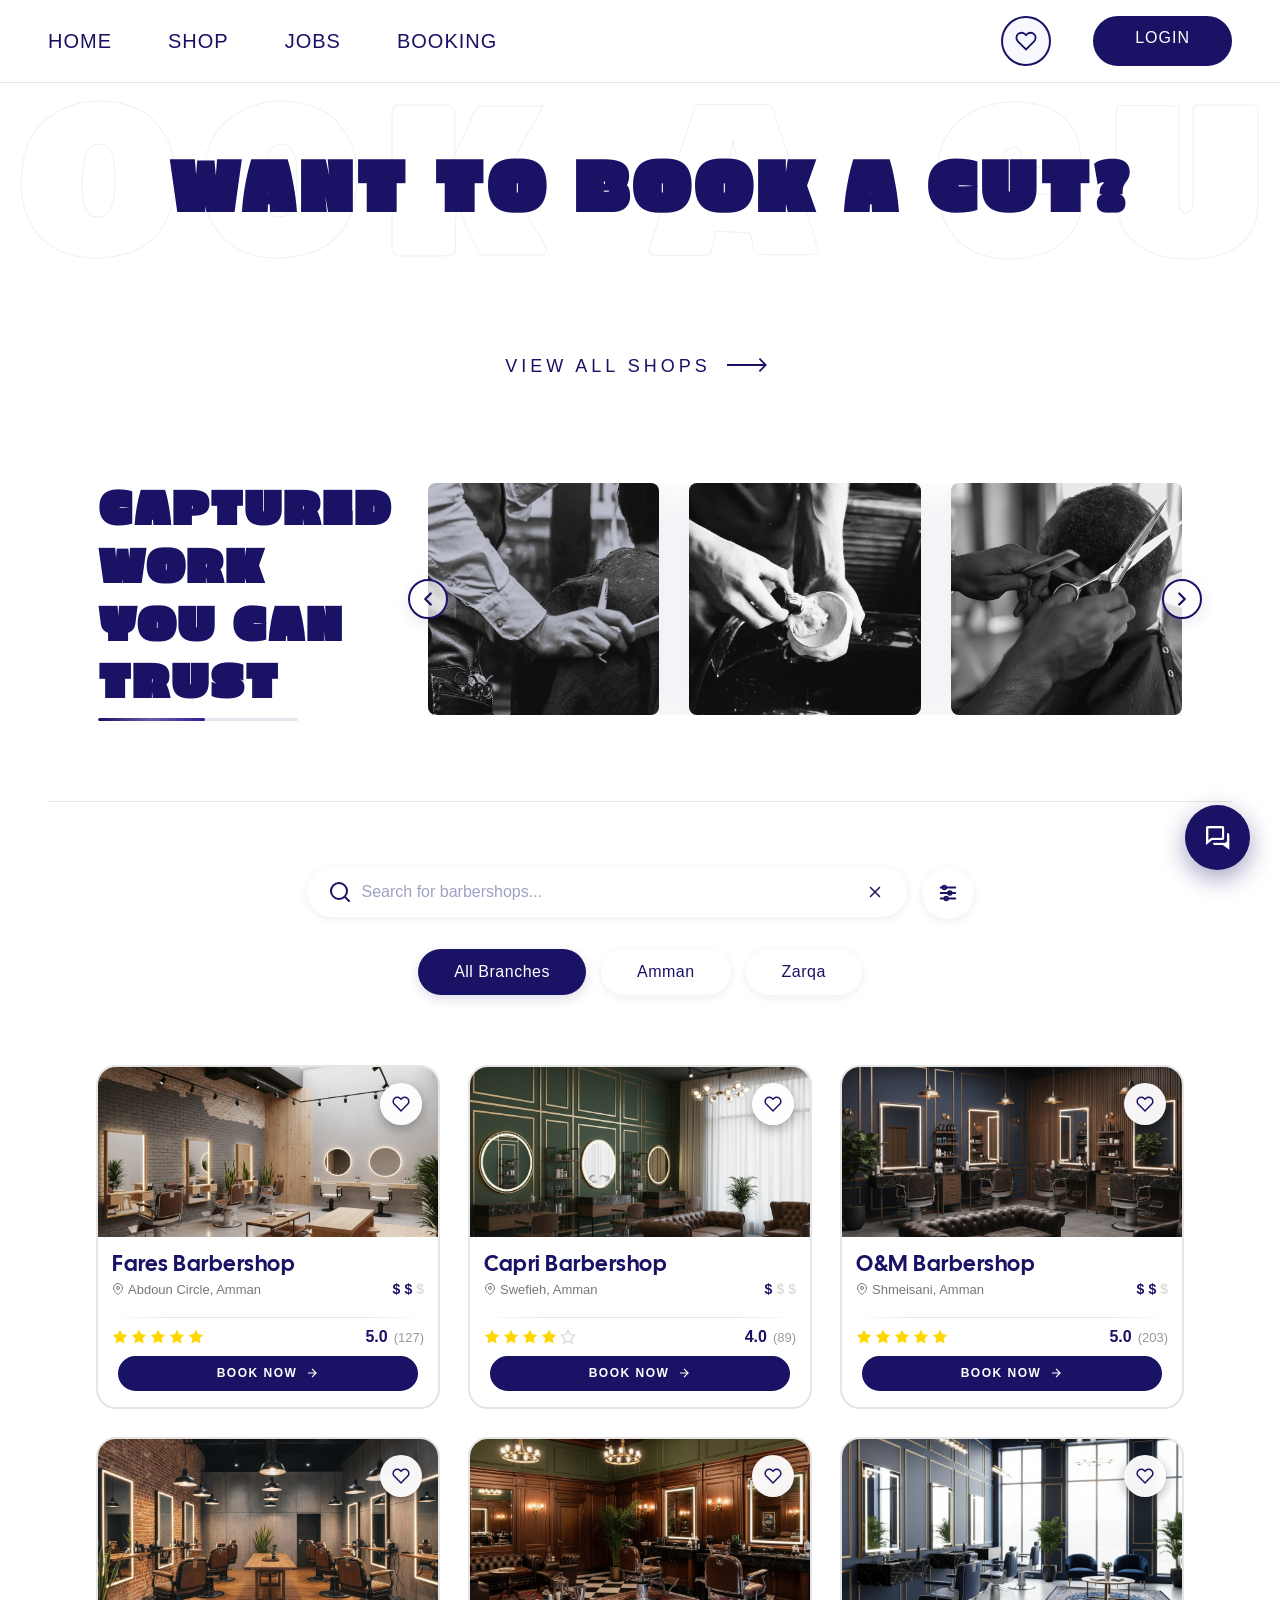
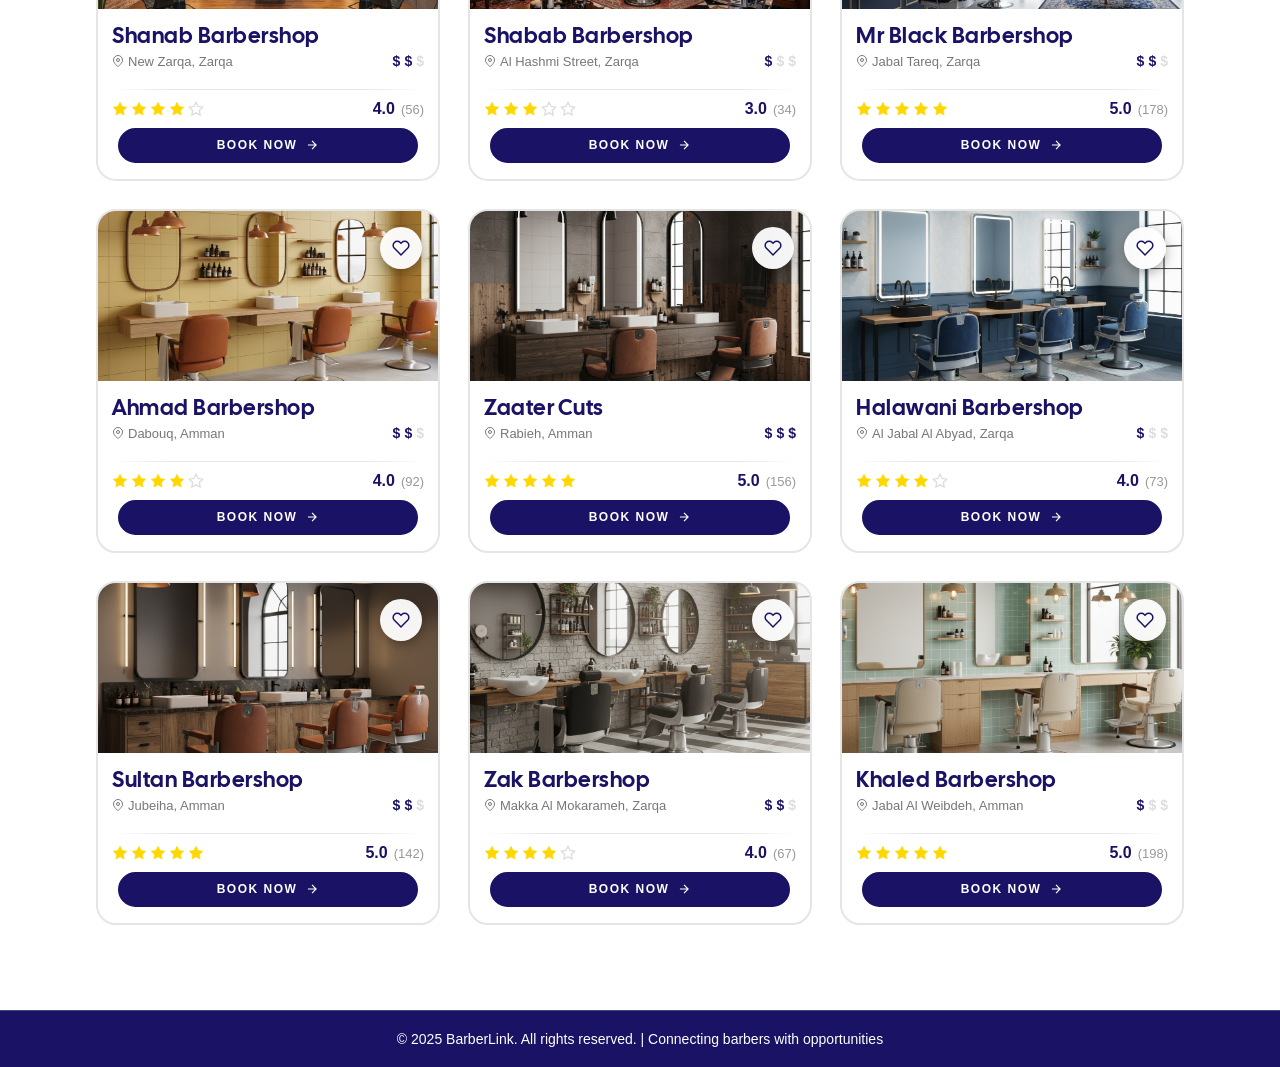
==== BookingPage/index.html @ 56dc7eb8 "First commit - frontend" ====
<!DOCTYPE html>
<html lang="en">
  <head>
    <meta charset="UTF-8" />
    <meta name="viewport" content="width=device-width, initial-scale=1.0" />
    <title>Book Your Appointment</title>

    <!-- Fonts -->
    <link rel="preconnect" href="https://fonts.googleapis.com" />
    <link rel="preconnect" href="https://fonts.gstatic.com" crossorigin />
    <link
      href="https://fonts.googleapis.com/css2?family=Titan+One&display=swap"
      rel="stylesheet"
    />
    <link
      href="https://fonts.googleapis.com/css2?family=Cal+Sans&display=swap"
      rel="stylesheet"
    />
    <link href="https://fonts.cdnfonts.com/css/garet" rel="stylesheet" />
    <link
      href="https://fonts.googleapis.com/css2?family=Erica+One&display=swap"
      rel="stylesheet"
    />
    <link
      href="https://fonts.googleapis.com/css2?family=Vina+Sans&display=swap"
      rel="stylesheet"
    />
    <link
      href="https://fonts.googleapis.com/css2?family=Bowlby+One&display=swap"
      rel="stylesheet"
    />
    <link
      href="https://fonts.googleapis.com/css2?family=Saira:ital,wght@0,100..900;1,100..900&display=swap"
      rel="stylesheet"
    />

    <!-- Boxicons for profile/settings icons -->
    <link
      href="https://unpkg.com/boxicons@2.1.4/css/boxicons.min.css"
      rel="stylesheet"
    />
    <link rel="stylesheet" href="style.css" />
  </head>
  <body>
    <!-- Navigation Bar -->
    <nav class="navbar">
      <div class="nav-container">
        <!-- Left Menu -->
        <ul class="nav-menu">
          <li><a href="../HomePage/index.html" class="nav-link">HOME</a></li>
          <li><a href="#" class="nav-link">SHOP</a></li>
          <li><a href="../jobsPage/index.html" class="nav-link">JOBS</a></li>
          <li><a href="../BookingPage/index.html" class="nav-link active">BOOKING</a></li>
        </ul>

        <!-- Right Actions -->
        <div class="nav-actions">
          <!-- Favorites Icon -->
          <div class="favorites-icon-wrapper" id="favoritesIconWrapper">
            <button
              class="favorites-icon-btn"
              id="favoritesIconBtn"
              onclick="toggleFavoritesPanel()"
            >
              <svg
                width="22"
                height="22"
                viewBox="0 0 24 24"
                fill="none"
                stroke="currentColor"
                stroke-width="2"
              >
                <path
                  d="M20.84 4.61a5.5 5.5 0 0 0-7.78 0L12 5.67l-1.06-1.06a5.5 5.5 0 0 0-7.78 7.78l1.06 1.06L12 21.23l7.78-7.78 1.06-1.06a5.5 5.5 0 0 0 0-7.78z"
                ></path>
              </svg>
              <span class="favorites-count hidden" id="favoritesCount">0</span>
            </button>

            <!-- Favorites Panel -->
            <div class="favorites-panel" id="favoritesPanel">
              <div class="favorites-panel-header">
                <h3>Favorite Shops</h3>
                <div class="buttons-area">
                  <div class="selection-mode-buttons" id="selectionModeButtons">
                    <button
                      class="cancel-selection-btn"
                      onclick="exitSelectionMode()"
                    >
                      Cancel
                    </button>
                    <button
                      class="delete-selected-btn"
                      id="deleteSelectedBtn"
                      onclick="deleteSelected()"
                      disabled
                    >
                      Delete
                    </button>
                  </div>
                  <button
                    class="select-mode-btn"
                    id="selectModeBtn"
                    onclick="enterSelectionMode()"
                  >
                    Select
                  </button>
                  <button
                    class="close-favorites"
                    onclick="toggleFavoritesPanel()"
                  >
                    ×
                  </button>
                </div>
              </div>
              <div class="select-all-checkbox" id="selectAllCheckbox">
                <input
                  type="checkbox"
                  id="selectAllInput"
                  onchange="toggleSelectAll()"
                />
                <label for="selectAllInput">Select All</label>
              </div>
              <div class="favorites-list" id="favoritesList">
                <p class="no-favorites">No favorites yet</p>
              </div>
            </div>
          </div>

          <!-- User Profile (Shown when logged in) -->
          <div class="user-profile" id="userProfile" style="display: none">
            <div class="avatar-circle" id="userAvatar">U</div>
            <div class="profile-dropdown" id="profileDropdown">
              <div class="profile-info">
                <p class="profile-name" id="profileName">User Name</p>
                <p class="profile-email" id="profileEmail">
                  <a
                    href="/cdn-cgi/l/email-protection"
                    class="__cf_email__"
                    data-cfemail="2e5b5d4b5c6e4b564f435e424b004d4143"
                    >[email&#160;protected]</a
                  >
                </p>
              </div>
              <div class="dropdown-divider"></div>
              <a href="#" class="dropdown-link">Profile Settings</a>
              <a href="#" class="dropdown-link">My Bookings</a>
              <a href="#" class="dropdown-link" id="logoutBtn">Logout</a>
            </div>
          </div>

          <!-- Login Button (Shown when not logged in) -->
          <a
            href="../Signup-login/index.html?returnUrl=booking"
            class="login-btn"
            id="loginBtn"
            style="display: none"
            >LOGIN</a
          >
        </div>
      </div>
    </nav>

    <!-- Booking Section -->
    <section class="booking-section">
      <div class="booking-container">
        <div class="booking-background-text">BOOK A CUT</div>
        <h2 class="booking-foreground-text">WANT TO BOOK A CUT?</h2>
        <div class="cta-container">
          <button
            class="cta"
            onclick="document.querySelector('.search-filter-section').scrollIntoView({ behavior: 'smooth' })"
          >
            <span class="hover-underline-animation"> view all shops </span>
            <svg
              id="arrow-horizontal"
              xmlns="http://www.w3.org/2000/svg"
              width="30"
              height="10"
              viewBox="0 0 46 16"
            >
              <path
                id="Path_10"
                data-name="Path 10"
                d="M8,0,6.545,1.455l5.506,5.506H-30V9.039H12.052L6.545,14.545,8,16l8-8Z"
                transform="translate(30)"
              ></path>
            </svg>
          </button>
        </div>
      </div>

      <section class="carousel-section">
        <div class="carousel-content">
          <div class="carousel-header">
            <h2 class="carousel-title">Captured Work<br />You Can Trust</h2>
            <div class="carousel-progress">
              <div class="progress-bar" id="progressBar"></div>
            </div>
          </div>

          <div class="carousel-container">
            <button class="carousel-arrow carousel-arrow-left" id="prevBtn">
              <svg
                width="24"
                height="24"
                viewBox="0 0 24 24"
                fill="none"
                stroke="currentColor"
                stroke-width="2"
                stroke-linecap="round"
                stroke-linejoin="round"
              >
                <polyline points="15 18 9 12 15 6"></polyline>
              </svg>
            </button>

            <div class="carousel-wrapper">
              <div class="carousel-track" id="carouselTrack">
                <!-- Image 1 -->
                <div class="carousel-slide">
                  <div class="carousel-image-wrapper">
                    <img
                      src="imgs/moments1.jpg"
                      alt="Happy moment 1"
                      class="carousel-image"
                    />
                    <div class="carousel-tooltip">Capri Barbershop</div>
                  </div>
                </div>
                <!-- Image 2 -->
                <div class="carousel-slide">
                  <div class="carousel-image-wrapper">
                    <img
                      src="imgs/moments2.jpg"
                      alt="Happy moment 2"
                      class="carousel-image"
                    />
                    <div class="carousel-tooltip">Shanab Barbershop</div>
                  </div>
                </div>
                <!-- Image 3 -->
                <div class="carousel-slide">
                  <div class="carousel-image-wrapper">
                    <img
                      src="imgs/moments3.png"
                      alt="Happy moment 3"
                      class="carousel-image"
                    />
                    <div class="carousel-tooltip">Mr Black Barbershop</div>
                  </div>
                </div>
                <!-- Image 4 -->
                <div class="carousel-slide">
                  <div class="carousel-image-wrapper">
                    <img
                      src="imgs/moments4.jpg"
                      alt="Happy moment 4"
                      class="carousel-image"
                    />
                    <div class="carousel-tooltip">Zaater Cuts</div>
                  </div>
                </div>
                <!-- Image 5 -->
                <div class="carousel-slide">
                  <div class="carousel-image-wrapper">
                    <img
                      src="imgs/moments5.jpg"
                      alt="Happy moment 5"
                      class="carousel-image"
                    />
                    <div class="carousel-tooltip">Sultan Barbershop</div>
                  </div>
                </div>
                <!-- Image 6 -->
                <div class="carousel-slide">
                  <div class="carousel-image-wrapper">
                    <img
                      src="imgs/moments6.jpg"
                      alt="Happy moment 6"
                      class="carousel-image"
                    />
                    <div class="carousel-tooltip">Ahmad Barbershop</div>
                  </div>
                </div>
              </div>
            </div>

            <button class="carousel-arrow carousel-arrow-right" id="nextBtn">
              <svg
                width="24"
                height="24"
                viewBox="0 0 24 24"
                fill="none"
                stroke="currentColor"
                stroke-width="2"
                stroke-linecap="round"
                stroke-linejoin="round"
              >
                <polyline points="9 18 15 12 9 6"></polyline>
              </svg>
            </button>
          </div>
        </div>
      </section>

      <!-- Search and Filter Section -->
      <div class="search-filter-section">
        <!-- Search Bar -->
        <div class="search-container">
          <div class="form">
            <button type="button" onclick="performSearch()">
              <svg
                width="20"
                height="20"
                fill="none"
                xmlns="http://www.w3.org/2000/svg"
              >
                <path
                  d="M9 17A8 8 0 109 1a8 8 0 000 16zM19 19l-4.35-4.35"
                  stroke="currentColor"
                  stroke-width="2"
                  stroke-linecap="round"
                  stroke-linejoin="round"
                />
              </svg>
            </button>
            <input
              class="input"
              placeholder="Search for barbershops..."
              id="searchInput"
              type="text"
              oninput="filterBranches()"
              autocomplete="off"
            />
            <button class="reset" type="button" onclick="resetSearch()">
              <svg
                xmlns="http://www.w3.org/2000/svg"
                fill="none"
                viewBox="0 0 24 24"
                stroke="currentColor"
                stroke-width="2"
              >
                <path
                  stroke-linecap="round"
                  stroke-linejoin="round"
                  d="M6 18L18 6M6 6l12 12"
                ></path>
              </svg>
            </button>
            <div class="suggestions" id="suggestions"></div>
          </div>

          <!-- Sort Icon Button -->
          <div class="sort-icon-wrapper">
            <button
              class="sort-icon-btn"
              id="sortIconBtn"
              onclick="toggleSortIconDropdown()"
            >
              <svg
                xmlns="http://www.w3.org/2000/svg"
                viewBox="0 0 24 24"
                fill="none"
                stroke-linecap="round"
                stroke-linejoin="round"
              >
                <line x1="4" y1="6" x2="20" y2="6"></line>
                <circle cx="8" cy="6" r="2"></circle>
                <line x1="4" y1="12" x2="20" y2="12"></line>
                <circle cx="14" cy="12" r="2"></circle>
                <line x1="4" y1="18" x2="20" y2="18"></line>
                <circle cx="10" cy="18" r="2"></circle>
              </svg>
            </button>
            <div class="sort-icon-dropdown" id="sortIconDropdown">
              <div
                class="sort-icon-option selected"
                data-value="default"
                onclick="selectSortIconOption('default', 'Default')"
              >
                Default
              </div>
              <div
                class="sort-icon-option"
                data-value="rating-high"
                onclick="selectSortIconOption('rating-high', 'Highest Rated')"
              >
                Highest Rated
              </div>
              <div
                class="sort-icon-option"
                data-value="rating-low"
                onclick="selectSortIconOption('rating-low', 'Lowest Rated')"
              >
                Lowest Rated
              </div>
              <div
                class="sort-icon-option"
                data-value="reviews-high"
                onclick="selectSortIconOption('reviews-high', 'Price: Low to High')"
              >
                Price: Low to High
              </div>
              <div
                class="sort-icon-option"
                data-value="reviews-low"
                onclick="selectSortIconOption('reviews-low', 'Price: High to Low')"
              >
                Price: High to Low
              </div>
              <div
                class="sort-icon-option"
                data-value="name-asc"
                onclick="selectSortIconOption('name-asc', 'Name (A-Z)')"
              >
                Name (A-Z)
              </div>
              <div
                class="sort-icon-option"
                data-value="name-desc"
                onclick="selectSortIconOption('name-desc', 'Name (Z-A)')"
              >
                Name (Z-A)
              </div>
            </div>
          </div>
        </div>

        <!-- Filter Buttons -->
        <div class="filter-buttons">
          <button
            class="filter-btn active"
            id="allBtn"
            onclick="selectFilter('all')"
          >
            All Branches
          </button>
          <button
            class="filter-btn"
            id="ammanBtn"
            onclick="selectFilter('amman')"
          >
            Amman
          </button>
          <button
            class="filter-btn"
            id="zarqaBtn"
            onclick="selectFilter('zarqa')"
          >
            Zarqa
          </button>
        </div>
      </div>

      <!-- Shop Cards Section -->
      <section class="shops-section">
        <div class="container">
          <div class="shops-grid" id="shopsGrid">
            <!-- Card 1 - Fares Barbershop -->
            <div class="shop-card" data-id="1" data-city="amman">
              <div class="card-image">
                <img src="imgs/faresshop.png" alt="Fares Barbershop" />
                <button
                  class="favorite-btn"
                  onclick="toggleFavorite(this.closest('.shop-card').dataset.id, event)"
                >
                  <svg
                    width="18"
                    height="18"
                    viewBox="0 0 24 24"
                    fill="none"
                    stroke="#191265"
                    stroke-width="2"
                  >
                    <path
                      d="M20.84 4.61a5.5 5.5 0 0 0-7.78 0L12 5.67l-1.06-1.06a5.5 5.5 0 0 0-7.78 7.78l1.06 1.06L12 21.23l7.78-7.78 1.06-1.06a5.5 5.5 0 0 0 0-7.78z"
                    ></path>
                  </svg>
                </button>
              </div>
              <div class="card-content">
                <h3 class="shop-name">Fares Barbershop</h3>
                <div class="shop-location">
                  <svg
                    width="12"
                    height="12"
                    viewBox="0 0 24 24"
                    fill="none"
                    stroke="#777"
                    stroke-width="2"
                  >
                    <path
                      d="M21 10c0 7-9 13-9 13s-9-6-9-13a9 9 0 0 1 18 0z"
                    ></path>
                    <circle cx="12" cy="10" r="3"></circle>
                  </svg>
                  Abdoun Circle, Amman
                  <div class="price-range">
                    <span class="price-symbol">$</span>
                    <span class="price-symbol">$</span>
                    <span class="price-symbol inactive">$</span>
                  </div>
                </div>
                <div class="divider"></div>
                <div class="rating-container">
                  <div class="stars">
                    <svg class="star filled" viewBox="0 0 24 24">
                      <path
                        d="M12 2l3.09 6.26L22 9.27l-5 4.87 1.18 6.88L12 17.77l-6.18 3.25L7 14.14 2 9.27l6.91-1.01L12 2z"
                      />
                    </svg>
                    <svg class="star filled" viewBox="0 0 24 24">
                      <path
                        d="M12 2l3.09 6.26L22 9.27l-5 4.87 1.18 6.88L12 17.77l-6.18 3.25L7 14.14 2 9.27l6.91-1.01L12 2z"
                      />
                    </svg>
                    <svg class="star filled" viewBox="0 0 24 24">
                      <path
                        d="M12 2l3.09 6.26L22 9.27l-5 4.87 1.18 6.88L12 17.77l-6.18 3.25L7 14.14 2 9.27l6.91-1.01L12 2z"
                      />
                    </svg>
                    <svg class="star filled" viewBox="0 0 24 24">
                      <path
                        d="M12 2l3.09 6.26L22 9.27l-5 4.87 1.18 6.88L12 17.77l-6.18 3.25L7 14.14 2 9.27l6.91-1.01L12 2z"
                      />
                    </svg>
                    <svg class="star filled" viewBox="0 0 24 24">
                      <path
                        d="M12 2l3.09 6.26L22 9.27l-5 4.87 1.18 6.88L12 17.77l-6.18 3.25L7 14.14 2 9.27l6.91-1.01L12 2z"
                      />
                    </svg>
                  </div>
                  <div class="rating-info">
                    <span class="rating-number">5.0</span>
                    <span class="rating-count">(127)</span>
                  </div>
                </div>
                <button class="book-btn">
                  <span>Book Now</span>
                  <svg
                    width="14"
                    height="14"
                    viewBox="0 0 24 24"
                    fill="none"
                    stroke="currentColor"
                    stroke-width="2"
                  >
                    <path d="M5 12h14M12 5l7 7-7 7" />
                  </svg>
                </button>
              </div>
            </div>

            <!-- Card 2 - Capri Barbershop -->
            <div class="shop-card" data-id="2" data-city="amman">
              <div class="card-image">
                <img src="imgs/caprishop.png" alt="Capri Barbershop" />
                <button
                  class="favorite-btn"
                  onclick="toggleFavorite(this.closest('.shop-card').dataset.id, event)"
                >
                  <svg
                    width="18"
                    height="18"
                    viewBox="0 0 24 24"
                    fill="none"
                    stroke="#191265"
                    stroke-width="2"
                  >
                    <path
                      d="M20.84 4.61a5.5 5.5 0 0 0-7.78 0L12 5.67l-1.06-1.06a5.5 5.5 0 0 0-7.78 7.78l1.06 1.06L12 21.23l7.78-7.78 1.06-1.06a5.5 5.5 0 0 0 0-7.78z"
                    ></path>
                  </svg>
                </button>
              </div>
              <div class="card-content">
                <h3 class="shop-name">Capri Barbershop</h3>
                <div class="shop-location">
                  <svg
                    width="12"
                    height="12"
                    viewBox="0 0 24 24"
                    fill="none"
                    stroke="#777"
                    stroke-width="2"
                  >
                    <path
                      d="M21 10c0 7-9 13-9 13s-9-6-9-13a9 9 0 0 1 18 0z"
                    ></path>
                    <circle cx="12" cy="10" r="3"></circle>
                  </svg>
                  Swefieh, Amman
                  <div class="price-range">
                    <span class="price-symbol">$</span>
                    <span class="price-symbol inactive">$</span>
                    <span class="price-symbol inactive">$</span>
                  </div>
                </div>
                <div class="divider"></div>
                <div class="rating-container">
                  <div class="stars">
                    <svg class="star filled" viewBox="0 0 24 24">
                      <path
                        d="M12 2l3.09 6.26L22 9.27l-5 4.87 1.18 6.88L12 17.77l-6.18 3.25L7 14.14 2 9.27l6.91-1.01L12 2z"
                      />
                    </svg>
                    <svg class="star filled" viewBox="0 0 24 24">
                      <path
                        d="M12 2l3.09 6.26L22 9.27l-5 4.87 1.18 6.88L12 17.77l-6.18 3.25L7 14.14 2 9.27l6.91-1.01L12 2z"
                      />
                    </svg>
                    <svg class="star filled" viewBox="0 0 24 24">
                      <path
                        d="M12 2l3.09 6.26L22 9.27l-5 4.87 1.18 6.88L12 17.77l-6.18 3.25L7 14.14 2 9.27l6.91-1.01L12 2z"
                      />
                    </svg>
                    <svg class="star filled" viewBox="0 0 24 24">
                      <path
                        d="M12 2l3.09 6.26L22 9.27l-5 4.87 1.18 6.88L12 17.77l-6.18 3.25L7 14.14 2 9.27l6.91-1.01L12 2z"
                      />
                    </svg>
                    <svg class="star empty" viewBox="0 0 24 24">
                      <path
                        d="M12 2l3.09 6.26L22 9.27l-5 4.87 1.18 6.88L12 17.77l-6.18 3.25L7 14.14 2 9.27l6.91-1.01L12 2z"
                      />
                    </svg>
                  </div>
                  <div class="rating-info">
                    <span class="rating-number">4.0</span>
                    <span class="rating-count">(89)</span>
                  </div>
                </div>
                <button class="book-btn">
                  <span>Book Now</span>
                  <svg
                    width="14"
                    height="14"
                    viewBox="0 0 24 24"
                    fill="none"
                    stroke="currentColor"
                    stroke-width="2"
                  >
                    <path d="M5 12h14M12 5l7 7-7 7" />
                  </svg>
                </button>
              </div>
            </div>

            <!-- Card 3 - O&M Barbershop -->
            <div class="shop-card" data-id="3" data-city="amman">
              <div class="card-image">
                <img src="imgs/o&mshop.png" alt="O&M Barbershop" />
                <button
                  class="favorite-btn"
                  onclick="toggleFavorite(this.closest('.shop-card').dataset.id, event)"
                >
                  <svg
                    width="18"
                    height="18"
                    viewBox="0 0 24 24"
                    fill="none"
                    stroke="#191265"
                    stroke-width="2"
                  >
                    <path
                      d="M20.84 4.61a5.5 5.5 0 0 0-7.78 0L12 5.67l-1.06-1.06a5.5 5.5 0 0 0-7.78 7.78l1.06 1.06L12 21.23l7.78-7.78 1.06-1.06a5.5 5.5 0 0 0 0-7.78z"
                    ></path>
                  </svg>
                </button>
              </div>
              <div class="card-content">
                <h3 class="shop-name">O&M Barbershop</h3>
                <div class="shop-location">
                  <svg
                    width="12"
                    height="12"
                    viewBox="0 0 24 24"
                    fill="none"
                    stroke="#777"
                    stroke-width="2"
                  >
                    <path
                      d="M21 10c0 7-9 13-9 13s-9-6-9-13a9 9 0 0 1 18 0z"
                    ></path>
                    <circle cx="12" cy="10" r="3"></circle>
                  </svg>
                  Shmeisani, Amman
                  <div class="price-range">
                    <span class="price-symbol">$</span
                    ><span class="price-symbol">$</span>
                    <span class="price-symbol inactive">$</span>
                  </div>
                </div>
                <div class="divider"></div>
                <div class="rating-container">
                  <div class="stars">
                    <svg class="star filled" viewBox="0 0 24 24">
                      <path
                        d="M12 2l3.09 6.26L22 9.27l-5 4.87 1.18 6.88L12 17.77l-6.18 3.25L7 14.14 2 9.27l6.91-1.01L12 2z"
                      />
                    </svg>
                    <svg class="star filled" viewBox="0 0 24 24">
                      <path
                        d="M12 2l3.09 6.26L22 9.27l-5 4.87 1.18 6.88L12 17.77l-6.18 3.25L7 14.14 2 9.27l6.91-1.01L12 2z"
                      />
                    </svg>
                    <svg class="star filled" viewBox="0 0 24 24">
                      <path
                        d="M12 2l3.09 6.26L22 9.27l-5 4.87 1.18 6.88L12 17.77l-6.18 3.25L7 14.14 2 9.27l6.91-1.01L12 2z"
                      />
                    </svg>
                    <svg class="star filled" viewBox="0 0 24 24">
                      <path
                        d="M12 2l3.09 6.26L22 9.27l-5 4.87 1.18 6.88L12 17.77l-6.18 3.25L7 14.14 2 9.27l6.91-1.01L12 2z"
                      />
                    </svg>
                    <svg class="star filled" viewBox="0 0 24 24">
                      <path
                        d="M12 2l3.09 6.26L22 9.27l-5 4.87 1.18 6.88L12 17.77l-6.18 3.25L7 14.14 2 9.27l6.91-1.01L12 2z"
                      />
                    </svg>
                  </div>
                  <div class="rating-info">
                    <span class="rating-number">5.0</span>
                    <span class="rating-count">(203)</span>
                  </div>
                </div>
                <button class="book-btn">
                  <span>Book Now</span>
                  <svg
                    width="14"
                    height="14"
                    viewBox="0 0 24 24"
                    fill="none"
                    stroke="currentColor"
                    stroke-width="2"
                  >
                    <path d="M5 12h14M12 5l7 7-7 7" />
                  </svg>
                </button>
              </div>
            </div>

            <!-- Card 4 - Shanab Barbershop -->
            <div class="shop-card" data-id="4" data-city="zarqa">
              <div class="card-image">
                <img src="imgs/shanabshop.png" alt="Shanab Barbershop" />
                <button
                  class="favorite-btn"
                  onclick="toggleFavorite(this.closest('.shop-card').dataset.id, event)"
                >
                  <svg
                    width="18"
                    height="18"
                    viewBox="0 0 24 24"
                    fill="none"
                    stroke="#191265"
                    stroke-width="2"
                  >
                    <path
                      d="M20.84 4.61a5.5 5.5 0 0 0-7.78 0L12 5.67l-1.06-1.06a5.5 5.5 0 0 0-7.78 7.78l1.06 1.06L12 21.23l7.78-7.78 1.06-1.06a5.5 5.5 0 0 0 0-7.78z"
                    ></path>
                  </svg>
                </button>
              </div>
              <div class="card-content">
                <h3 class="shop-name">Shanab Barbershop</h3>
                <div class="shop-location">
                  <svg
                    width="12"
                    height="12"
                    viewBox="0 0 24 24"
                    fill="none"
                    stroke="#777"
                    stroke-width="2"
                  >
                    <path
                      d="M21 10c0 7-9 13-9 13s-9-6-9-13a9 9 0 0 1 18 0z"
                    ></path>
                    <circle cx="12" cy="10" r="3"></circle>
                  </svg>
                  New Zarqa, Zarqa
                  <div class="price-range">
                    <span class="price-symbol">$</span
                    ><span class="price-symbol">$</span>
                    <span class="price-symbol inactive">$</span>
                  </div>
                </div>
                <div class="divider"></div>
                <div class="rating-container">
                  <div class="stars">
                    <svg class="star filled" viewBox="0 0 24 24">
                      <path
                        d="M12 2l3.09 6.26L22 9.27l-5 4.87 1.18 6.88L12 17.77l-6.18 3.25L7 14.14 2 9.27l6.91-1.01L12 2z"
                      />
                    </svg>
                    <svg class="star filled" viewBox="0 0 24 24">
                      <path
                        d="M12 2l3.09 6.26L22 9.27l-5 4.87 1.18 6.88L12 17.77l-6.18 3.25L7 14.14 2 9.27l6.91-1.01L12 2z"
                      />
                    </svg>
                    <svg class="star filled" viewBox="0 0 24 24">
                      <path
                        d="M12 2l3.09 6.26L22 9.27l-5 4.87 1.18 6.88L12 17.77l-6.18 3.25L7 14.14 2 9.27l6.91-1.01L12 2z"
                      />
                    </svg>
                    <svg class="star filled" viewBox="0 0 24 24">
                      <path
                        d="M12 2l3.09 6.26L22 9.27l-5 4.87 1.18 6.88L12 17.77l-6.18 3.25L7 14.14 2 9.27l6.91-1.01L12 2z"
                      />
                    </svg>
                    <svg class="star empty" viewBox="0 0 24 24">
                      <path
                        d="M12 2l3.09 6.26L22 9.27l-5 4.87 1.18 6.88L12 17.77l-6.18 3.25L7 14.14 2 9.27l6.91-1.01L12 2z"
                      />
                    </svg>
                  </div>
                  <div class="rating-info">
                    <span class="rating-number">4.0</span>
                    <span class="rating-count">(56)</span>
                  </div>
                </div>
                <button class="book-btn">
                  <span>Book Now</span>
                  <svg
                    width="14"
                    height="14"
                    viewBox="0 0 24 24"
                    fill="none"
                    stroke="currentColor"
                    stroke-width="2"
                  >
                    <path d="M5 12h14M12 5l7 7-7 7" />
                  </svg>
                </button>
              </div>
            </div>

            <!-- Card 5 - Shabab Barbershop -->
            <div class="shop-card" data-id="5" data-city="zarqa">
              <div class="card-image">
                <img src="imgs/shababshop.png" alt="Shabab Barbershop" />
                <button
                  class="favorite-btn"
                  onclick="toggleFavorite(this.closest('.shop-card').dataset.id, event)"
                >
                  <svg
                    width="18"
                    height="18"
                    viewBox="0 0 24 24"
                    fill="none"
                    stroke="#191265"
                    stroke-width="2"
                  >
                    <path
                      d="M20.84 4.61a5.5 5.5 0 0 0-7.78 0L12 5.67l-1.06-1.06a5.5 5.5 0 0 0-7.78 7.78l1.06 1.06L12 21.23l7.78-7.78 1.06-1.06a5.5 5.5 0 0 0 0-7.78z"
                    ></path>
                  </svg>
                </button>
              </div>
              <div class="card-content">
                <h3 class="shop-name">Shabab Barbershop</h3>
                <div class="shop-location">
                  <svg
                    width="12"
                    height="12"
                    viewBox="0 0 24 24"
                    fill="none"
                    stroke="#777"
                    stroke-width="2"
                  >
                    <path
                      d="M21 10c0 7-9 13-9 13s-9-6-9-13a9 9 0 0 1 18 0z"
                    ></path>
                    <circle cx="12" cy="10" r="3"></circle>
                  </svg>
                  Al Hashmi Street, Zarqa
                  <div class="price-range">
                    <span class="price-symbol">$</span>
                    <span class="price-symbol inactive">$</span
                    ><span class="price-symbol inactive">$</span>
                  </div>
                </div>
                <div class="divider"></div>
                <div class="rating-container">
                  <div class="stars">
                    <svg class="star filled" viewBox="0 0 24 24">
                      <path
                        d="M12 2l3.09 6.26L22 9.27l-5 4.87 1.18 6.88L12 17.77l-6.18 3.25L7 14.14 2 9.27l6.91-1.01L12 2z"
                      />
                    </svg>
                    <svg class="star filled" viewBox="0 0 24 24">
                      <path
                        d="M12 2l3.09 6.26L22 9.27l-5 4.87 1.18 6.88L12 17.77l-6.18 3.25L7 14.14 2 9.27l6.91-1.01L12 2z"
                      />
                    </svg>
                    <svg class="star filled" viewBox="0 0 24 24">
                      <path
                        d="M12 2l3.09 6.26L22 9.27l-5 4.87 1.18 6.88L12 17.77l-6.18 3.25L7 14.14 2 9.27l6.91-1.01L12 2z"
                      />
                    </svg>
                    <svg class="star empty" viewBox="0 0 24 24">
                      <path
                        d="M12 2l3.09 6.26L22 9.27l-5 4.87 1.18 6.88L12 17.77l-6.18 3.25L7 14.14 2 9.27l6.91-1.01L12 2z"
                      />
                    </svg>
                    <svg class="star empty" viewBox="0 0 24 24">
                      <path
                        d="M12 2l3.09 6.26L22 9.27l-5 4.87 1.18 6.88L12 17.77l-6.18 3.25L7 14.14 2 9.27l6.91-1.01L12 2z"
                      />
                    </svg>
                  </div>
                  <div class="rating-info">
                    <span class="rating-number">3.0</span>
                    <span class="rating-count">(34)</span>
                  </div>
                </div>
                <button class="book-btn">
                  <span>Book Now</span>
                  <svg
                    width="14"
                    height="14"
                    viewBox="0 0 24 24"
                    fill="none"
                    stroke="currentColor"
                    stroke-width="2"
                  >
                    <path d="M5 12h14M12 5l7 7-7 7" />
                  </svg>
                </button>
              </div>
            </div>

            <!-- Card 6 - Mr Black Barbershop -->
            <div class="shop-card" data-id="6" data-city="zarqa">
              <div class="card-image">
                <img src="imgs/mrblackshop.png" alt="Mr Black Barbershop" />
                <button
                  class="favorite-btn"
                  onclick="toggleFavorite(this.closest('.shop-card').dataset.id, event)"
                >
                  <svg
                    width="18"
                    height="18"
                    viewBox="0 0 24 24"
                    fill="none"
                    stroke="#191265"
                    stroke-width="2"
                  >
                    <path
                      d="M20.84 4.61a5.5 5.5 0 0 0-7.78 0L12 5.67l-1.06-1.06a5.5 5.5 0 0 0-7.78 7.78l1.06 1.06L12 21.23l7.78-7.78 1.06-1.06a5.5 5.5 0 0 0 0-7.78z"
                    ></path>
                  </svg>
                </button>
              </div>
              <div class="card-content">
                <h3 class="shop-name">Mr Black Barbershop</h3>
                <div class="shop-location">
                  <svg
                    width="12"
                    height="12"
                    viewBox="0 0 24 24"
                    fill="none"
                    stroke="#777"
                    stroke-width="2"
                  >
                    <path
                      d="M21 10c0 7-9 13-9 13s-9-6-9-13a9 9 0 0 1 18 0z"
                    ></path>
                    <circle cx="12" cy="10" r="3"></circle>
                  </svg>
                  Jabal Tareq, Zarqa
                  <div class="price-range">
                    <span class="price-symbol">$</span
                    ><span class="price-symbol">$</span>
                    <span class="price-symbol inactive">$</span>
                  </div>
                </div>
                <div class="divider"></div>
                <div class="rating-container">
                  <div class="stars">
                    <svg class="star filled" viewBox="0 0 24 24">
                      <path
                        d="M12 2l3.09 6.26L22 9.27l-5 4.87 1.18 6.88L12 17.77l-6.18 3.25L7 14.14 2 9.27l6.91-1.01L12 2z"
                      />
                    </svg>
                    <svg class="star filled" viewBox="0 0 24 24">
                      <path
                        d="M12 2l3.09 6.26L22 9.27l-5 4.87 1.18 6.88L12 17.77l-6.18 3.25L7 14.14 2 9.27l6.91-1.01L12 2z"
                      />
                    </svg>
                    <svg class="star filled" viewBox="0 0 24 24">
                      <path
                        d="M12 2l3.09 6.26L22 9.27l-5 4.87 1.18 6.88L12 17.77l-6.18 3.25L7 14.14 2 9.27l6.91-1.01L12 2z"
                      />
                    </svg>
                    <svg class="star filled" viewBox="0 0 24 24">
                      <path
                        d="M12 2l3.09 6.26L22 9.27l-5 4.87 1.18 6.88L12 17.77l-6.18 3.25L7 14.14 2 9.27l6.91-1.01L12 2z"
                      />
                    </svg>
                    <svg class="star filled" viewBox="0 0 24 24">
                      <path
                        d="M12 2l3.09 6.26L22 9.27l-5 4.87 1.18 6.88L12 17.77l-6.18 3.25L7 14.14 2 9.27l6.91-1.01L12 2z"
                      />
                    </svg>
                  </div>
                  <div class="rating-info">
                    <span class="rating-number">5.0</span>
                    <span class="rating-count">(178)</span>
                  </div>
                </div>
                <button class="book-btn">
                  <span>Book Now</span>
                  <svg
                    width="14"
                    height="14"
                    viewBox="0 0 24 24"
                    fill="none"
                    stroke="currentColor"
                    stroke-width="2"
                  >
                    <path d="M5 12h14M12 5l7 7-7 7" />
                  </svg>
                </button>
              </div>
            </div>

            <!-- Card 7 - Ahmad Barbershop -->
            <div class="shop-card" data-id="7" data-city="amman">
              <div class="card-image">
                <img src="imgs/ahmadshop.png" alt="Ahmad Barbershop" />
                <button
                  class="favorite-btn"
                  onclick="toggleFavorite(this.closest('.shop-card').dataset.id, event)"
                >
                  <svg
                    width="18"
                    height="18"
                    viewBox="0 0 24 24"
                    fill="none"
                    stroke="#191265"
                    stroke-width="2"
                  >
                    <path
                      d="M20.84 4.61a5.5 5.5 0 0 0-7.78 0L12 5.67l-1.06-1.06a5.5 5.5 0 0 0-7.78 7.78l1.06 1.06L12 21.23l7.78-7.78 1.06-1.06a5.5 5.5 0 0 0 0-7.78z"
                    ></path>
                  </svg>
                </button>
              </div>
              <div class="card-content">
                <h3 class="shop-name">Ahmad Barbershop</h3>
                <div class="shop-location">
                  <svg
                    width="12"
                    height="12"
                    viewBox="0 0 24 24"
                    fill="none"
                    stroke="#777"
                    stroke-width="2"
                  >
                    <path
                      d="M21 10c0 7-9 13-9 13s-9-6-9-13a9 9 0 0 1 18 0z"
                    ></path>
                    <circle cx="12" cy="10" r="3"></circle>
                  </svg>
                  Dabouq, Amman
                  <div class="price-range">
                    <span class="price-symbol">$</span
                    ><span class="price-symbol">$</span>
                    <span class="price-symbol inactive">$</span>
                  </div>
                </div>
                <div class="divider"></div>
                <div class="rating-container">
                  <div class="stars">
                    <svg class="star filled" viewBox="0 0 24 24">
                      <path
                        d="M12 2l3.09 6.26L22 9.27l-5 4.87 1.18 6.88L12 17.77l-6.18 3.25L7 14.14 2 9.27l6.91-1.01L12 2z"
                      />
                    </svg>
                    <svg class="star filled" viewBox="0 0 24 24">
                      <path
                        d="M12 2l3.09 6.26L22 9.27l-5 4.87 1.18 6.88L12 17.77l-6.18 3.25L7 14.14 2 9.27l6.91-1.01L12 2z"
                      />
                    </svg>
                    <svg class="star filled" viewBox="0 0 24 24">
                      <path
                        d="M12 2l3.09 6.26L22 9.27l-5 4.87 1.18 6.88L12 17.77l-6.18 3.25L7 14.14 2 9.27l6.91-1.01L12 2z"
                      />
                    </svg>
                    <svg class="star filled" viewBox="0 0 24 24">
                      <path
                        d="M12 2l3.09 6.26L22 9.27l-5 4.87 1.18 6.88L12 17.77l-6.18 3.25L7 14.14 2 9.27l6.91-1.01L12 2z"
                      />
                    </svg>
                    <svg class="star empty" viewBox="0 0 24 24">
                      <path
                        d="M12 2l3.09 6.26L22 9.27l-5 4.87 1.18 6.88L12 17.77l-6.18 3.25L7 14.14 2 9.27l6.91-1.01L12 2z"
                      />
                    </svg>
                  </div>
                  <div class="rating-info">
                    <span class="rating-number">4.0</span>
                    <span class="rating-count">(92)</span>
                  </div>
                </div>
                <button class="book-btn">
                  <span>Book Now</span>
                  <svg
                    width="14"
                    height="14"
                    viewBox="0 0 24 24"
                    fill="none"
                    stroke="currentColor"
                    stroke-width="2"
                  >
                    <path d="M5 12h14M12 5l7 7-7 7" />
                  </svg>
                </button>
              </div>
            </div>

            <!-- Card 8 - Zaater Cuts -->
            <div class="shop-card" data-id="8" data-city="amman">
              <div class="card-image">
                <img src="imgs/zataarshop.png" alt="Zaater Cuts" />
                <button
                  class="favorite-btn"
                  onclick="toggleFavorite(this.closest('.shop-card').dataset.id, event)"
                >
                  <svg
                    width="18"
                    height="18"
                    viewBox="0 0 24 24"
                    fill="none"
                    stroke="#191265"
                    stroke-width="2"
                  >
                    <path
                      d="M20.84 4.61a5.5 5.5 0 0 0-7.78 0L12 5.67l-1.06-1.06a5.5 5.5 0 0 0-7.78 7.78l1.06 1.06L12 21.23l7.78-7.78 1.06-1.06a5.5 5.5 0 0 0 0-7.78z"
                    ></path>
                  </svg>
                </button>
              </div>
              <div class="card-content">
                <h3 class="shop-name">Zaater Cuts</h3>
                <div class="shop-location">
                  <svg
                    width="12"
                    height="12"
                    viewBox="0 0 24 24"
                    fill="none"
                    stroke="#777"
                    stroke-width="2"
                  >
                    <path
                      d="M21 10c0 7-9 13-9 13s-9-6-9-13a9 9 0 0 1 18 0z"
                    ></path>
                    <circle cx="12" cy="10" r="3"></circle>
                  </svg>
                  Rabieh, Amman
                  <div class="price-range">
                    <span class="price-symbol">$</span
                    ><span class="price-symbol">$</span
                    ><span class="price-symbol">$</span>
                  </div>
                </div>
                <div class="divider"></div>
                <div class="rating-container">
                  <div class="stars">
                    <svg class="star filled" viewBox="0 0 24 24">
                      <path
                        d="M12 2l3.09 6.26L22 9.27l-5 4.87 1.18 6.88L12 17.77l-6.18 3.25L7 14.14 2 9.27l6.91-1.01L12 2z"
                      />
                    </svg>
                    <svg class="star filled" viewBox="0 0 24 24">
                      <path
                        d="M12 2l3.09 6.26L22 9.27l-5 4.87 1.18 6.88L12 17.77l-6.18 3.25L7 14.14 2 9.27l6.91-1.01L12 2z"
                      />
                    </svg>
                    <svg class="star filled" viewBox="0 0 24 24">
                      <path
                        d="M12 2l3.09 6.26L22 9.27l-5 4.87 1.18 6.88L12 17.77l-6.18 3.25L7 14.14 2 9.27l6.91-1.01L12 2z"
                      />
                    </svg>
                    <svg class="star filled" viewBox="0 0 24 24">
                      <path
                        d="M12 2l3.09 6.26L22 9.27l-5 4.87 1.18 6.88L12 17.77l-6.18 3.25L7 14.14 2 9.27l6.91-1.01L12 2z"
                      />
                    </svg>
                    <svg class="star filled" viewBox="0 0 24 24">
                      <path
                        d="M12 2l3.09 6.26L22 9.27l-5 4.87 1.18 6.88L12 17.77l-6.18 3.25L7 14.14 2 9.27l6.91-1.01L12 2z"
                      />
                    </svg>
                  </div>
                  <div class="rating-info">
                    <span class="rating-number">5.0</span>
                    <span class="rating-count">(156)</span>
                  </div>
                </div>
                <button class="book-btn">
                  <span>Book Now</span>
                  <svg
                    width="14"
                    height="14"
                    viewBox="0 0 24 24"
                    fill="none"
                    stroke="currentColor"
                    stroke-width="2"
                  >
                    <path d="M5 12h14M12 5l7 7-7 7" />
                  </svg>
                </button>
              </div>
            </div>

            <!-- Card 9 - Halawani Barbershop -->
            <div class="shop-card" data-id="9" data-city="zarqa">
              <div class="card-image">
                <img src="imgs/jabalshop.png" alt="Halawani Barbershop" />
                <button
                  class="favorite-btn"
                  onclick="toggleFavorite(this.closest('.shop-card').dataset.id, event)"
                >
                  <svg
                    width="18"
                    height="18"
                    viewBox="0 0 24 24"
                    fill="none"
                    stroke="#191265"
                    stroke-width="2"
                  >
                    <path
                      d="M20.84 4.61a5.5 5.5 0 0 0-7.78 0L12 5.67l-1.06-1.06a5.5 5.5 0 0 0-7.78 7.78l1.06 1.06L12 21.23l7.78-7.78 1.06-1.06a5.5 5.5 0 0 0 0-7.78z"
                    ></path>
                  </svg>
                </button>
              </div>
              <div class="card-content">
                <h3 class="shop-name">Halawani Barbershop</h3>
                <div class="shop-location">
                  <svg
                    width="12"
                    height="12"
                    viewBox="0 0 24 24"
                    fill="none"
                    stroke="#777"
                    stroke-width="2"
                  >
                    <path
                      d="M21 10c0 7-9 13-9 13s-9-6-9-13a9 9 0 0 1 18 0z"
                    ></path>
                    <circle cx="12" cy="10" r="3"></circle>
                  </svg>
                  Al Jabal Al Abyad, Zarqa
                  <div class="price-range">
                    <span class="price-symbol">$</span>
                    <span class="price-symbol inactive">$</span
                    ><span class="price-symbol inactive">$</span>
                  </div>
                </div>
                <div class="divider"></div>
                <div class="rating-container">
                  <div class="stars">
                    <svg class="star filled" viewBox="0 0 24 24">
                      <path
                        d="M12 2l3.09 6.26L22 9.27l-5 4.87 1.18 6.88L12 17.77l-6.18 3.25L7 14.14 2 9.27l6.91-1.01L12 2z"
                      />
                    </svg>
                    <svg class="star filled" viewBox="0 0 24 24">
                      <path
                        d="M12 2l3.09 6.26L22 9.27l-5 4.87 1.18 6.88L12 17.77l-6.18 3.25L7 14.14 2 9.27l6.91-1.01L12 2z"
                      />
                    </svg>
                    <svg class="star filled" viewBox="0 0 24 24">
                      <path
                        d="M12 2l3.09 6.26L22 9.27l-5 4.87 1.18 6.88L12 17.77l-6.18 3.25L7 14.14 2 9.27l6.91-1.01L12 2z"
                      />
                    </svg>
                    <svg class="star filled" viewBox="0 0 24 24">
                      <path
                        d="M12 2l3.09 6.26L22 9.27l-5 4.87 1.18 6.88L12 17.77l-6.18 3.25L7 14.14 2 9.27l6.91-1.01L12 2z"
                      />
                    </svg>
                    <svg class="star empty" viewBox="0 0 24 24">
                      <path
                        d="M12 2l3.09 6.26L22 9.27l-5 4.87 1.18 6.88L12 17.77l-6.18 3.25L7 14.14 2 9.27l6.91-1.01L12 2z"
                      />
                    </svg>
                  </div>
                  <div class="rating-info">
                    <span class="rating-number">4.0</span>
                    <span class="rating-count">(73)</span>
                  </div>
                </div>
                <button class="book-btn">
                  <span>Book Now</span>
                  <svg
                    width="14"
                    height="14"
                    viewBox="0 0 24 24"
                    fill="none"
                    stroke="currentColor"
                    stroke-width="2"
                  >
                    <path d="M5 12h14M12 5l7 7-7 7" />
                  </svg>
                </button>
              </div>
            </div>

            <!-- Card 10 - Sultan Barbershop -->
            <div class="shop-card" data-id="10" data-city="amman">
              <div class="card-image">
                <img src="imgs/sultanshop.png" alt="Sultan Barbershop" />
                <button
                  class="favorite-btn"
                  onclick="toggleFavorite(this.closest('.shop-card').dataset.id, event)"
                >
                  <svg
                    width="18"
                    height="18"
                    viewBox="0 0 24 24"
                    fill="none"
                    stroke="#191265"
                    stroke-width="2"
                  >
                    <path
                      d="M20.84 4.61a5.5 5.5 0 0 0-7.78 0L12 5.67l-1.06-1.06a5.5 5.5 0 0 0-7.78 7.78l1.06 1.06L12 21.23l7.78-7.78 1.06-1.06a5.5 5.5 0 0 0 0-7.78z"
                    ></path>
                  </svg>
                </button>
              </div>
              <div class="card-content">
                <h3 class="shop-name">Sultan Barbershop</h3>
                <div class="shop-location">
                  <svg
                    width="12"
                    height="12"
                    viewBox="0 0 24 24"
                    fill="none"
                    stroke="#777"
                    stroke-width="2"
                  >
                    <path
                      d="M21 10c0 7-9 13-9 13s-9-6-9-13a9 9 0 0 1 18 0z"
                    ></path>
                    <circle cx="12" cy="10" r="3"></circle>
                  </svg>
                  Jubeiha, Amman
                  <div class="price-range">
                    <span class="price-symbol">$</span
                    ><span class="price-symbol">$</span>
                    <span class="price-symbol inactive">$</span>
                  </div>
                </div>
                <div class="divider"></div>
                <div class="rating-container">
                  <div class="stars">
                    <svg class="star filled" viewBox="0 0 24 24">
                      <path
                        d="M12 2l3.09 6.26L22 9.27l-5 4.87 1.18 6.88L12 17.77l-6.18 3.25L7 14.14 2 9.27l6.91-1.01L12 2z"
                      />
                    </svg>
                    <svg class="star filled" viewBox="0 0 24 24">
                      <path
                        d="M12 2l3.09 6.26L22 9.27l-5 4.87 1.18 6.88L12 17.77l-6.18 3.25L7 14.14 2 9.27l6.91-1.01L12 2z"
                      />
                    </svg>
                    <svg class="star filled" viewBox="0 0 24 24">
                      <path
                        d="M12 2l3.09 6.26L22 9.27l-5 4.87 1.18 6.88L12 17.77l-6.18 3.25L7 14.14 2 9.27l6.91-1.01L12 2z"
                      />
                    </svg>
                    <svg class="star filled" viewBox="0 0 24 24">
                      <path
                        d="M12 2l3.09 6.26L22 9.27l-5 4.87 1.18 6.88L12 17.77l-6.18 3.25L7 14.14 2 9.27l6.91-1.01L12 2z"
                      />
                    </svg>
                    <svg class="star filled" viewBox="0 0 24 24">
                      <path
                        d="M12 2l3.09 6.26L22 9.27l-5 4.87 1.18 6.88L12 17.77l-6.18 3.25L7 14.14 2 9.27l6.91-1.01L12 2z"
                      />
                    </svg>
                  </div>
                  <div class="rating-info">
                    <span class="rating-number">5.0</span>
                    <span class="rating-count">(142)</span>
                  </div>
                </div>
                <button class="book-btn">
                  <span>Book Now</span>
                  <svg
                    width="14"
                    height="14"
                    viewBox="0 0 24 24"
                    fill="none"
                    stroke="currentColor"
                    stroke-width="2"
                  >
                    <path d="M5 12h14M12 5l7 7-7 7" />
                  </svg>
                </button>
              </div>
            </div>

            <!-- Card 11 - Zak Barbershop -->
            <div class="shop-card" data-id="11" data-city="zarqa">
              <div class="card-image">
                <img src="imgs/zakshop.png" alt="Zak Barbershop" />
                <button
                  class="favorite-btn"
                  onclick="toggleFavorite(this.closest('.shop-card').dataset.id, event)"
                >
                  <svg
                    width="18"
                    height="18"
                    viewBox="0 0 24 24"
                    fill="none"
                    stroke="#191265"
                    stroke-width="2"
                  >
                    <path
                      d="M20.84 4.61a5.5 5.5 0 0 0-7.78 0L12 5.67l-1.06-1.06a5.5 5.5 0 0 0-7.78 7.78l1.06 1.06L12 21.23l7.78-7.78 1.06-1.06a5.5 5.5 0 0 0 0-7.78z"
                    ></path>
                  </svg>
                </button>
              </div>
              <div class="card-content">
                <h3 class="shop-name">Zak Barbershop</h3>
                <div class="shop-location">
                  <svg
                    width="12"
                    height="12"
                    viewBox="0 0 24 24"
                    fill="none"
                    stroke="#777"
                    stroke-width="2"
                  >
                    <path
                      d="M21 10c0 7-9 13-9 13s-9-6-9-13a9 9 0 0 1 18 0z"
                    ></path>
                    <circle cx="12" cy="10" r="3"></circle>
                  </svg>
                  Makka Al Mokarameh, Zarqa
                  <div class="price-range">
                    <span class="price-symbol">$</span
                    ><span class="price-symbol">$</span>
                    <span class="price-symbol inactive">$</span>
                  </div>
                </div>
                <div class="divider"></div>
                <div class="rating-container">
                  <div class="stars">
                    <svg class="star filled" viewBox="0 0 24 24">
                      <path
                        d="M12 2l3.09 6.26L22 9.27l-5 4.87 1.18 6.88L12 17.77l-6.18 3.25L7 14.14 2 9.27l6.91-1.01L12 2z"
                      />
                    </svg>
                    <svg class="star filled" viewBox="0 0 24 24">
                      <path
                        d="M12 2l3.09 6.26L22 9.27l-5 4.87 1.18 6.88L12 17.77l-6.18 3.25L7 14.14 2 9.27l6.91-1.01L12 2z"
                      />
                    </svg>
                    <svg class="star filled" viewBox="0 0 24 24">
                      <path
                        d="M12 2l3.09 6.26L22 9.27l-5 4.87 1.18 6.88L12 17.77l-6.18 3.25L7 14.14 2 9.27l6.91-1.01L12 2z"
                      />
                    </svg>
                    <svg class="star filled" viewBox="0 0 24 24">
                      <path
                        d="M12 2l3.09 6.26L22 9.27l-5 4.87 1.18 6.88L12 17.77l-6.18 3.25L7 14.14 2 9.27l6.91-1.01L12 2z"
                      />
                    </svg>
                    <svg class="star empty" viewBox="0 0 24 24">
                      <path
                        d="M12 2l3.09 6.26L22 9.27l-5 4.87 1.18 6.88L12 17.77l-6.18 3.25L7 14.14 2 9.27l6.91-1.01L12 2z"
                      />
                    </svg>
                  </div>
                  <div class="rating-info">
                    <span class="rating-number">4.0</span>
                    <span class="rating-count">(67)</span>
                  </div>
                </div>
                <button class="book-btn">
                  <span>Book Now</span>
                  <svg
                    width="14"
                    height="14"
                    viewBox="0 0 24 24"
                    fill="none"
                    stroke="currentColor"
                    stroke-width="2"
                  >
                    <path d="M5 12h14M12 5l7 7-7 7" />
                  </svg>
                </button>
              </div>
            </div>

            <!-- Card 12 - Khaled Barbershop -->
            <div class="shop-card" data-id="12" data-city="amman">
              <div class="card-image">
                <img src="imgs/khaledshop.png" alt="Khaled Barbershop" />
                <button
                  class="favorite-btn"
                  onclick="toggleFavorite(this.closest('.shop-card').dataset.id, event)"
                >
                  <svg
                    width="18"
                    height="18"
                    viewBox="0 0 24 24"
                    fill="none"
                    stroke="#191265"
                    stroke-width="2"
                  >
                    <path
                      d="M20.84 4.61a5.5 5.5 0 0 0-7.78 0L12 5.67l-1.06-1.06a5.5 5.5 0 0 0-7.78 7.78l1.06 1.06L12 21.23l7.78-7.78 1.06-1.06a5.5 5.5 0 0 0 0-7.78z"
                    ></path>
                  </svg>
                </button>
              </div>
              <div class="card-content">
                <h3 class="shop-name">Khaled Barbershop</h3>
                <div class="shop-location">
                  <svg
                    width="12"
                    height="12"
                    viewBox="0 0 24 24"
                    fill="none"
                    stroke="#777"
                    stroke-width="2"
                  >
                    <path
                      d="M21 10c0 7-9 13-9 13s-9-6-9-13a9 9 0 0 1 18 0z"
                    ></path>
                    <circle cx="12" cy="10" r="3"></circle>
                  </svg>
                  Jabal Al Weibdeh, Amman
                  <div class="price-range">
                    <span class="price-symbol">$</span>
                    <span class="price-symbol inactive">$</span
                    ><span class="price-symbol inactive">$</span>
                  </div>
                </div>
                <div class="divider"></div>
                <div class="rating-container">
                  <div class="stars">
                    <svg class="star filled" viewBox="0 0 24 24">
                      <path
                        d="M12 2l3.09 6.26L22 9.27l-5 4.87 1.18 6.88L12 17.77l-6.18 3.25L7 14.14 2 9.27l6.91-1.01L12 2z"
                      />
                    </svg>
                    <svg class="star filled" viewBox="0 0 24 24">
                      <path
                        d="M12 2l3.09 6.26L22 9.27l-5 4.87 1.18 6.88L12 17.77l-6.18 3.25L7 14.14 2 9.27l6.91-1.01L12 2z"
                      />
                    </svg>
                    <svg class="star filled" viewBox="0 0 24 24">
                      <path
                        d="M12 2l3.09 6.26L22 9.27l-5 4.87 1.18 6.88L12 17.77l-6.18 3.25L7 14.14 2 9.27l6.91-1.01L12 2z"
                      />
                    </svg>
                    <svg class="star filled" viewBox="0 0 24 24">
                      <path
                        d="M12 2l3.09 6.26L22 9.27l-5 4.87 1.18 6.88L12 17.77l-6.18 3.25L7 14.14 2 9.27l6.91-1.01L12 2z"
                      />
                    </svg>
                    <svg class="star filled" viewBox="0 0 24 24">
                      <path
                        d="M12 2l3.09 6.26L22 9.27l-5 4.87 1.18 6.88L12 17.77l-6.18 3.25L7 14.14 2 9.27l6.91-1.01L12 2z"
                      />
                    </svg>
                  </div>
                  <div class="rating-info">
                    <span class="rating-number">5.0</span>
                    <span class="rating-count">(198)</span>
                  </div>
                </div>
                <button class="book-btn">
                  <span>Book Now</span>
                  <svg
                    width="14"
                    height="14"
                    viewBox="0 0 24 24"
                    fill="none"
                    stroke="currentColor"
                    stroke-width="2"
                  >
                    <path d="M5 12h14M12 5l7 7-7 7" />
                  </svg>
                </button>
              </div>
            </div>
          </div>
        </div>
      </section>
    </section>

    <!-- Quiz Modal -->
    <div class="quiz-modal-overlay" id="quizModalOverlay">
      <div class="quiz-container">
        <!-- Close Button -->
        <button class="quiz-close-btn" onclick="closeQuizModal()">×</button>

        <!-- Header -->
        <div class="quiz-header">
          <div class="header-glow"></div>
          <h1 class="quiz-title">Find Your Perfect Match</h1>
          <p class="quiz-subtitle">Let's discover your ideal barbershop</p>
          <div class="progress-container">
            <div class="quiz-progress-bar" id="quizProgressBar"></div>
          </div>
          <div class="quiz-progress-text" id="quizProgressText">
            Question 1 of 5
          </div>
        </div>

        <!-- Chat Area -->
        <div class="quiz-chat-area" id="quizChatArea">
          <div class="chat-bubble bubble-bot">
            <div class="bubble-text">
              Welcome! Let's find the perfect barbershop for you.
            </div>
            <div class="bubble-label">BarberLink</div>
          </div>
          <div class="chat-bubble bubble-bot">
            <div class="bubble-text">
              Answer 5 quick questions and we'll match you with the best shops.
            </div>
            <div class="bubble-label">BarberLink</div>
          </div>
          <div class="chat-bubble bubble-bot">
            <div class="bubble-text">What's your hair type?</div>
            <div class="bubble-label">BarberLink</div>
          </div>
        </div>

        <!-- Options Area -->
        <div class="quiz-options-area" id="quizOptionsArea">
          <div class="quiz-options-row">
            <button
              class="quiz-option-btn"
              onclick="quizSelectAnswer('Straight Hair', 'straight')"
            >
              <span>Straight Hair</span>
            </button>
            <button
              class="quiz-option-btn"
              onclick="quizSelectAnswer('Wavy Hair', 'wavy')"
            >
              <span>Wavy Hair</span>
            </button>
          </div>
          <div class="quiz-options-row">
            <button
              class="quiz-option-btn"
              onclick="quizSelectAnswer('Curly Hair', 'curly')"
            >
              <span>Curly Hair</span>
            </button>
            <button
              class="quiz-option-btn"
              onclick="quizSelectAnswer('Coily/Thick Hair', 'coily')"
            >
              <span>Coily/Thick Hair</span>
            </button>
          </div>
        </div>

        <!-- Results Screen -->
        <div class="quiz-results-screen" id="quizResultsScreen">
          <h2 class="quiz-results-title">Finding Your Matches</h2>
          <p class="quiz-results-subtitle">Analyzing your preferences...</p>

          <div class="progress-bar-container">
            <div class="progress-bar" id="progressBar"></div>
          </div>

          <div class="progress-percentage" id="progressPercentage">0%</div>
          <p class="progress-status" id="progressStatus">Starting...</p>

          <button
            class="retake-quiz-btn"
            id="retakeQuizBtn"
            onclick="restartQuiz()"
            style="display: none"
          >
            Retake Quiz
          </button>
        </div>
      </div>
    </div>

    <!-- Profile Settings Modal -->
    <div class="modal-overlay" id="profileModal">
      <div class="modal-container">
        <div class="modal-header">
          <h2>Profile Settings</h2>
          <i class="bx bx-x close-modal" onclick="closeProfileModal()"></i>
        </div>

        <div class="modal-body">
          <!-- Settings Options -->
          <div class="settings-options">
            <div class="settings-option" onclick="showSettingForm('username')">
              <i class="bx bx-user-circle"></i>
              <div class="option-text">
                <h3>Change Username</h3>
                <p>Update your username</p>
              </div>
              <i class="bx bx-chevron-right"></i>
            </div>

            <div class="settings-option" onclick="showSettingForm('email')">
              <i class="bx bx-envelope"></i>
              <div class="option-text">
                <h3>Change Email</h3>
                <p>Update your email address</p>
              </div>
              <i class="bx bx-chevron-right"></i>
            </div>

            <div class="settings-option" onclick="showSettingForm('password')">
              <i class="bx bx-lock-alt"></i>
              <div class="option-text">
                <h3>Change Password</h3>
                <p>Update your password</p>
              </div>
              <i class="bx bx-chevron-right"></i>
            </div>
          </div>

          <!-- Change Username Form -->
          <div class="settings-form" id="username-form" style="display: none">
            <button class="back-button" onclick="showSettingsOptions()">
              <i class="bx bx-arrow-back"></i> Back
            </button>

            <h3 class="form-title">Change Username</h3>

            <form id="username-change-form">
              <div class="profile-field">
                <label for="current-username">Current Username</label>
                <div class="input-group">
                  <i class="bx bx-user-circle"></i>
                  <input type="text" id="current-username" readonly />
                </div>
              </div>

              <div class="profile-field">
                <label for="new-username">New Username</label>
                <div class="input-group">
                  <i class="bx bx-user-circle"></i>
                  <input
                    type="text"
                    id="new-username"
                    placeholder="Enter new username"
                    required
                  />
                </div>
                <span class="field-note"
                  >Username must be unique and 3+ characters</span
                >
              </div>

              <div id="username-message" class="form-message"></div>

              <div class="modal-actions">
                <button
                  type="button"
                  class="btn-cancel"
                  onclick="showSettingsOptions()"
                >
                  Cancel
                </button>
                <button type="submit" class="btn-save">Update Username</button>
              </div>
            </form>
          </div>

          <!-- Change Email Form -->
          <div class="settings-form" id="email-form" style="display: none">
            <button class="back-button" onclick="showSettingsOptions()">
              <i class="bx bx-arrow-back"></i> Back
            </button>

            <h3 class="form-title">Change Email</h3>

            <form id="email-change-form">
              <div class="profile-field">
                <label for="current-email">Current Email</label>
                <div class="input-group">
                  <i class="bx bx-envelope"></i>
                  <input type="email" id="current-email" readonly />
                </div>
              </div>

              <div class="profile-field">
                <label for="new-email">New Email</label>
                <div class="input-group">
                  <i class="bx bx-envelope"></i>
                  <input
                    type="email"
                    id="new-email"
                    placeholder="Enter new email address"
                    required
                  />
                </div>
              </div>

              <div class="profile-field">
                <label for="confirm-email-password">Confirm Password</label>
                <div class="input-group">
                  <i class="bx bx-lock-alt"></i>
                  <input
                    type="password"
                    id="confirm-email-password"
                    placeholder="Enter your password"
                    required
                  />
                  <i
                    class="bx bx-hide toggle-modal-password"
                    onclick="toggleModalPassword('confirm-email-password', this)"
                  ></i>
                </div>
                <span class="field-note"
                  >Enter your password to confirm changes</span
                >
              </div>

              <div id="email-message" class="form-message"></div>

              <div class="modal-actions">
                <button
                  type="button"
                  class="btn-cancel"
                  onclick="showSettingsOptions()"
                >
                  Cancel
                </button>
                <button type="submit" class="btn-save">Update Email</button>
              </div>
            </form>
          </div>

          <!-- Change Password Form -->
          <div class="settings-form" id="password-form" style="display: none">
            <button class="back-button" onclick="showSettingsOptions()">
              <i class="bx bx-arrow-back"></i> Back
            </button>

            <h3 class="form-title">Change Password</h3>

            <form id="password-change-form">
              <div class="profile-field">
                <label for="old-password">Current Password</label>
                <div class="input-group">
                  <i class="bx bx-lock-alt"></i>
                  <input
                    type="password"
                    id="old-password"
                    placeholder="Enter current password"
                    required
                  />
                  <i
                    class="bx bx-hide toggle-modal-password"
                    onclick="toggleModalPassword('old-password', this)"
                  ></i>
                </div>
                <a
                  href="#"
                  onclick="openForgotPasswordModal(); return false;"
                  class="forgot-password-link"
                  >Forgot Password?</a
                >
              </div>

              <div class="profile-field">
                <label for="new-password">New Password</label>
                <div class="input-group">
                  <i class="bx bx-lock-alt"></i>
                  <input
                    type="password"
                    id="new-password"
                    placeholder="Enter new password"
                    required
                  />
                  <i
                    class="bx bx-hide toggle-modal-password"
                    onclick="toggleModalPassword('new-password', this)"
                  ></i>
                </div>
                <span class="field-note"
                  >Must be 8+ characters with at least 1 number</span
                >
              </div>

              <div class="profile-field">
                <label for="confirm-new-password">Confirm New Password</label>
                <div class="input-group">
                  <i class="bx bx-lock-alt"></i>
                  <input
                    type="password"
                    id="confirm-new-password"
                    placeholder="Confirm new password"
                    required
                  />
                  <i
                    class="bx bx-hide toggle-modal-password"
                    onclick="toggleModalPassword('confirm-new-password', this)"
                  ></i>
                </div>
              </div>

              <div id="password-message" class="form-message"></div>

              <div class="modal-actions">
                <button
                  type="button"
                  class="btn-cancel"
                  onclick="showSettingsOptions()"
                >
                  Cancel
                </button>
                <button type="submit" class="btn-save">Update Password</button>
              </div>
            </form>
          </div>
        </div>
      </div>
    </div>

    <!-- Forgot Password Modal -->
    <div
      class="modal-overlay forgot-password-overlay"
      id="forgotPasswordOverlay"
      onclick="closeForgotPasswordModal()"
    ></div>
    <div class="forgot-password-modal" id="forgotPasswordModal">
      <div class="modal-header">
        <h3>Reset Password</h3>
        <button class="close-modal-btn" onclick="closeForgotPasswordModal()">
          ×
        </button>
      </div>
      <div class="modal-body">
        <p class="modal-description">
          Enter your email address and we'll send you a link to reset your
          password.
        </p>
        <form
          id="forgot-password-form"
          onsubmit="handleForgotPassword(event)"
          novalidate
        >
          <div class="profile-field">
            <label for="forgot-email">Email</label>
            <div class="input-group">
              <i class="bx bx-envelope"></i>
              <input
                type="email"
                id="forgot-email"
                placeholder="Enter your email"
                required
              />
            </div>
          </div>
          <button
            type="submit"
            class="btn-save"
            style="width: 100%; margin-top: 20px"
          >
            Send Reset Link
          </button>
        </form>
      </div>
    </div>

    <!-- Password Reset Confirmation Alert -->
    <div
      class="confirmation-overlay"
      id="confirmationOverlay"
      onclick="closeResetConfirmation()"
    >
      <div class="reset-confirmation-alert" id="resetConfirmationAlert">
        <p class="reset-confirmation-text" id="resetConfirmationText">
          Password reset link has been sent to your email
        </p>
        <button
          class="reset-confirmation-btn"
          onclick="event.stopPropagation(); closeResetConfirmation()"
        >
          OK
        </button>
      </div>
    </div>

    <footer>
      <div class="footer-bottom">
        <p>
          &copy; 2025 BarberLink. All rights reserved. | Connecting barbers with
          opportunities
        </p>
      </div>
    </footer>
    <!-- Floating Quiz Button -->
    <button
      class="floating-quiz-btn"
      onclick="openQuizModal()"
      aria-label="Take Quiz"
    >
      <i class="bx bx-conversation"></i>
    </button>
    <!-- External JavaScript -->
    <script src="script.js"></script>
  </body>
</html>
---- BookingPage/style.css ----
* {
        margin: 0;
        padding: 0;
        box-sizing: border-box;
      }

      .vina-sans-regular {
        font-family: "Vina Sans", sans-serif;
        font-weight: 400;
        font-style: normal;
      }

      .bowlby-one-regular {
        font-family: "Bowlby One", sans-serif;
        font-weight: 400;
        font-style: normal;
      }

      .saira {
        font-family: "Saira", sans-serif;
        font-optical-sizing: auto;
        font-weight: 100;
        font-style: normal;
        font-variation-settings: "wdth" 100;
      }

      .erica-one-regular {
        font-family: "Erica One", sans-serif;
        font-weight: 400;
        font-style: normal;
      }

      body {
        background-color: #ffffff;
        font-family: "Garet", sans-serif;
        min-height: 100vh;
        width: 100%;
        overflow-x: hidden;
      }

      /* Navigation Bar */
      .navbar {
        background-color: #ffffff;
        padding: 16px 0;
        position: fixed;
        top: 0;
        left: 0;
        right: 0;
        z-index: 100000;
        border-bottom: 1px solid #e5e5e5;
      }

      .nav-container {
        padding: 0 48px 0 48px;
        display: flex;
        align-items: center;
        justify-content: space-between;
        position: relative;
      }

      /* Left Menu */
      .nav-menu {
        display: flex;
        list-style: none;
        gap: 56px;
        flex-wrap: wrap;
      }

      .nav-menu li {
        white-space: nowrap;
      }

      .nav-link {
        color: #191265;
        text-decoration: none;
        font-size: 20px;
        font-weight: 400;
        letter-spacing: 1px;
        transition: all 0.3s ease;
        position: relative;
        padding-bottom: 5px;
      }

      .nav-link::after {
        content: "";
        position: absolute;
        bottom: 0;
        left: 0;
        width: 0;
        height: 2px;
        background-color: #191265;
        transition: width 0.3s ease;
      }

      .nav-link:hover::after {
        width: 100%;
      }

      .nav-link.active {
        font-weight: 500;
      }

      /* Right Login Button */
      .nav-actions {
        flex: 1;
        display: flex;
        justify-content: flex-end;
        margin-left: auto;
      }

      .login-btn {
        background-color: #191265;
        color: #ffffff;
        border: 2px solid #191265;
        padding: 11.2px 40px;
        font-family: "Garet", sans-serif;
        font-size: 16px;
        font-weight: 400;
        letter-spacing: 1px;
        cursor: pointer;
        border-radius: 50px;
        transition: all 0.3s ease;
        margin-left: 32px;
        text-decoration: none;
        display: inline-block;
      }

      .login-btn:hover {
        background-color: transparent;
        color: #191265;
      }

      /* Favorites Icon */
      .favorites-icon-wrapper {
        position: relative;
        margin-right: 10px;
      }

      .favorites-icon-btn {
        position: relative;
        width: 50px;
        height: 50px;
        border-radius: 50%;
        background: #f8f9ff;
        border: 2px solid #191265;
        display: flex;
        align-items: center;
        justify-content: center;
        cursor: pointer;
        transition: all 0.3s ease;
      }

      .favorites-icon-btn:hover {
        background: #191265;
        transform: scale(1.05);
      }

      .favorites-icon-btn svg {
        stroke: #191265;
        fill: none;
        transition: all 0.3s ease;
        width: 22px;
        height: 22px;
      }

      .favorites-icon-btn:hover svg {
        stroke: white;
        fill: white;
      }

      .favorites-count {
        position: absolute;
        top: -5px;
        right: -5px;
        background: #ff4444;
        color: white;
        border-radius: 50%;
        width: 20px;
        height: 20px;
        font-size: 11px;
        display: flex;
        align-items: center;
        justify-content: center;
        font-weight: 700;
        border: 2px solid white;
        transition: all 0.3s ease;
      }

      .favorites-count.hidden {
        display: none;
      }

      .favorites-panel {
        position: absolute;
        top: calc(100% + 10px);
        right: 0;
        width: 350px;
        max-height: 500px;
        background: white;
        border: 1px solid #e5e5e5;
        border-radius: 8px;
        box-shadow: 0 8px 24px rgba(0, 0, 0, 0.15);
        display: none;
        flex-direction: column;
        z-index: 999999;
        opacity: 0;
        visibility: hidden;
        transform: translateY(-10px);
        transition: all 0.3s ease;
      }

      .favorites-panel.active {
        display: flex;
        opacity: 1;
        visibility: visible;
        transform: translateY(0);
      }

      .favorites-panel-header {
        display: flex;
        justify-content: space-between;
        align-items: center;
        padding: 16px 20px;
        border-bottom: 1px solid #e5e5e5;
      }

      .favorites-panel-header.selection-active {
        padding: 18px 20px;
      }

      .favorites-panel-header.selection-active h3 {
        font-size: 16px;
      }

      .favorites-panel-header .buttons-area {
        display: flex;
        align-items: center;
        gap: 10px;
      }

      .favorites-panel-header h3 {
        margin: 0;
        font-size: 18px;
        color: #191265;
        font-weight: 600;
      }

      .close-favorites {
        background: none;
        border: none;
        font-size: 28px;
        color: #777;
        cursor: pointer;
        line-height: 1;
        padding: 0;
        width: 30px;
        height: 30px;
        display: flex;
        align-items: center;
        justify-content: center;
        transition: color 0.3s ease;
      }

      .close-favorites:hover {
        color: #191265;
      }

      .favorites-list {
        overflow-y: auto;
        padding: 16px;
        max-height: 400px;
      }

      .no-favorites {
        text-align: center;
        color: #999;
        padding: 40px 20px;
        font-size: 14px;
      }

      .favorite-item {
        display: flex;
        align-items: center;
        gap: 12px;
        padding: 12px;
        border: 1px solid #e5e5e5;
        border-radius: 8px;
        margin-bottom: 10px;
        cursor: pointer;
        transition: all 0.3s ease;
      }

      .favorite-item:hover {
        background: #f8f9ff;
        border-color: #191265;
      }

      .favorite-item img {
        width: 60px;
        height: 60px;
        object-fit: cover;
        border-radius: 6px;
      }

      .favorite-item-info {
        flex: 1;
      }

      .favorite-item-name {
        font-weight: 600;
        color: #191265;
        margin-bottom: 4px;
        font-size: 14px;
      }

      .favorite-item-location {
        font-size: 12px;
        color: #777;
      }

      .remove-favorite {
        background: none;
        border: none;
        color: #ff4444;
        cursor: pointer;
        padding: 4px;
        font-size: 18px;
        transition: transform 0.3s ease;
      }

      .remove-favorite:hover {
        transform: scale(1.2);
      }

      /* Selection Mode Styles */

      .selection-mode-buttons {
        display: none;
        gap: 4px;
        flex-wrap: nowrap;
        white-space: nowrap;
      }

      .selection-mode-buttons.active {
        display: flex;
      }

      .select-mode-btn,
      .cancel-selection-btn,
      .delete-selected-btn {
        padding: 6px 14px;
        border: none;
        border-radius: 20px;
        font-size: 13px;
        font-weight: 500;
        cursor: pointer;
        transition: all 0.3s ease;
        font-family: "Garet", sans-serif;
      }

      .select-mode-btn {
        background: #e8e8f0;
        color: #191265;
      }

      .select-mode-btn:hover {
        background: #d5d5e5;
      }

      .cancel-selection-btn {
        background: #e8e8f0;
        color: #666;
      }

      .cancel-selection-btn:hover {
        background: #d5d5e5;
      }

      .delete-selected-btn {
        background: #ffcccc;
        color: #cc0000;
      }

      .delete-selected-btn:hover {
        background: #ff9999;
        color: white;
      }

      .delete-selected-btn:disabled {
        background: #ffe6e6;
        color: #ffb3b3;
        cursor: not-allowed;
        opacity: 0.6;
      }

      .select-all-checkbox {
        display: none;
        align-items: center;
        gap: 8px;
        padding: 12px 16px;
        border-bottom: 1px solid #e5e5e5;
        background: #f8f9ff;
        cursor: pointer;
        user-select: none;
      }

      .select-all-checkbox.active {
        display: flex;
      }

      .select-all-checkbox input[type="checkbox"] {
        width: 18px;
        height: 18px;
        cursor: pointer;
        accent-color: #191265;
      }

      .select-all-checkbox label {
        font-size: 14px;
        font-weight: 500;
        color: #191265;
        cursor: pointer;
      }

      .favorite-item.selection-mode {
        padding-left: 8px;
      }

      .favorite-item-checkbox {
        display: none;
        width: 18px;
        height: 18px;
        cursor: pointer;
        accent-color: #191265;
        flex-shrink: 0;
      }

      .favorite-item.selection-mode .favorite-item-checkbox {
        display: block;
      }

      .favorite-item.selection-mode .remove-favorite {
        display: none;
      }

      .favorite-item.selection-mode.selected {
        background: #f0f4ff;
        border-color: #191265;
      }

      /* Carousel Section */
      .carousel-section {
        background-color: #ffffff;
        padding: 100px 50px 80px 50px;
        position: relative;
        overflow: hidden;
        border-bottom: 1.5px solid #e5e5e5;
      }

      .carousel-content {
        display: flex;
        align-items: center;
        gap: 80px;
        max-width: 1800px;
        margin: 0 auto;
      }

      .carousel-header {
        flex-shrink: 0;
        width: 250px;
      }

      .carousel-title {
        font-family: "Erica One", sans-serif;
        font-size: 48px;
        color: #191265;
        text-transform: uppercase;
        letter-spacing: 2px;
        margin-bottom: 10px;
        line-height: 1.2;
      }

      .carousel-progress {
        width: 200px;
        height: 3px;
        background: rgba(25, 18, 101, 0.1);
        border-radius: 10px;
        overflow: hidden;
        position: relative;
      }

      .progress-bar {
        height: 100%;
        background: linear-gradient(90deg, #191265 0%, #2d1f9e 100%);
        width: 0%;
        transition: width 0.1s linear;
        border-radius: 10px;
      }

      .carousel-container {
        position: relative;
        flex: 1;
        display: flex;
        align-items: center;
      }

      .carousel-arrow {
        position: absolute;
        width: 40px;
        height: 40px;
        border-radius: 50%;
        background: #ffffffc2;
        border: 2px solid #191265;
        color: #191265;
        cursor: pointer;
        display: flex;
        align-items: center;
        justify-content: center;
        transition: all 0.4s cubic-bezier(0.4, 0, 0.2, 1);
        flex-shrink: 0;
        box-shadow: 0 4px 15px rgba(25, 18, 101, 0.1);
        z-index: 10;
      }

      .carousel-arrow-left {
        left: -20px;
      }

      .carousel-arrow-right {
        right: -20px;
      }

      .carousel-wrapper {
        flex: 1;
        overflow: hidden;
        position: relative;
      }

      .carousel-track {
        display: flex;
        gap: 30px;
        transition: transform 0.8s cubic-bezier(0.4, 0, 0.2, 1);
      }

      .carousel-slide {
        min-width: calc((100% - 60px) / 3);
        flex-shrink: 0;
      }

      .carousel-image-wrapper {
        position: relative;
        width: 100%;
        padding-bottom: 100%;
        overflow: hidden;
        border-radius: 8px;
        background: #f5f5f5;
        box-shadow: 0 10px 40px rgba(25, 18, 101, 0.1);
        transition: transform 0.6s cubic-bezier(0.4, 0, 0.2, 1),
          box-shadow 0.6s cubic-bezier(0.4, 0, 0.2, 1);
      }

      .carousel-slide:hover .carousel-image-wrapper {
        transform: translateY(-8px);
        box-shadow: 0 20px 60px rgba(25, 18, 101, 0.15);
      }

      .carousel-image {
        position: absolute;
        top: 0;
        left: 0;
        width: 100%;
        height: 100%;
        object-fit: cover;
        transition: transform 0.6s ease;
      }

      .carousel-slide:hover .carousel-image {
        transform: scale(1.05);
      }

      .carousel-arrow:hover {
        background: #191265;
        border-color: #191265;
        color: #ffffff;
        transform: scale(1.1);
        box-shadow: 0 6px 20px rgba(25, 18, 101, 0.2);
      }

      .carousel-arrow:active {
        transform: scale(0.95);
      }

      .carousel-arrow svg {
        width: 22px;
        height: 22px;
        stroke-width: 2.5;
      }

      /* ===================================
         Booking Section Styles
         =================================== */
      .booking-section {
        background-color: #ffffff;
        padding: 100px 48px 5px;
        position: relative;
        overflow: hidden;
      }

      .booking-container {
        max-width: 1400px;
        margin: 0 auto;
        position: relative;
        text-align: center;
      }

      .booking-background-text {
        position: absolute;
        top: 80px;
        left: 50%;
        transform: translate(-50%, -50%);
        font-size: 190px;
        font-weight: 700;
        color: #e8e8e8e6;
        letter-spacing: 30px;
        white-space: nowrap;
        z-index: 1;
        pointer-events: none;
        text-transform: uppercase;
        font-family: "Bowlby One", sans-serif;
        -webkit-text-stroke: 1px #d0d0d089;
        -webkit-text-fill-color: transparent;
        text-stroke: 1px #d0d0d0;
        opacity: 0.6;
      }

      .booking-foreground-text {
        position: relative;
        z-index: 2;
        font-size: 72px;
        font-weight: 700;
        color: #191265;
        letter-spacing: 4px;
        text-transform: uppercase;
        font-family: "Erica One", sans-serif;
        line-height: 1.2;
        padding: 30px 0 0 20px;
        margin: 10px auto;
      }

      /* CTA Button */
      .cta-container {
        text-align: center;
        padding: 120px 0 0 0;
      }

      .cta {
        border: none;
        background: none;
        cursor: pointer;
      }

      .cta span {
        padding-bottom: 7px;
        letter-spacing: 4px;
        font-size: 18px;
        padding-right: 15px;
        text-transform: uppercase;
        font-family: "Garet", sans-serif;
      }

      .cta svg {
        transform: translateX(-8px);
        transition: all 0.3s ease;
        width: 40px;
        height: 14px;
      }

      .cta:hover svg {
        transform: translateX(0);
      }

      .cta:active svg {
        transform: scale(0.9);
      }

      .hover-underline-animation {
        position: relative;
        color: #191265;
        padding-bottom: 20px;
      }

      .hover-underline-animation:after {
        content: "";
        position: absolute;
        width: 100%;
        transform: scaleX(0);
        height: 2px;
        bottom: 0;
        left: 0;
        background-color: #191265;
        transform-origin: bottom right;
        transition: transform 0.25s ease-out;
      }

      .cta:hover .hover-underline-animation:after {
        transform: scaleX(1);
        transform-origin: bottom left;
      }

      .cta svg path {
        fill: #191265;
      }

      /* Carousel Tooltip */
      .carousel-tooltip {
        position: absolute;
        bottom: 0;
        left: 0;
        right: 0;
        background: linear-gradient(to top, rgba(0, 0, 0, 0.8), transparent);
        padding: 30px 16px 16px;
        color: white;
        font-size: 16px;
        font-weight: 600;
        opacity: 0;
        transform: translateY(10px);
        transition: all 0.3s ease;
        text-align: center;
        z-index: 10;
      }

      .carousel-image-wrapper:hover .carousel-tooltip {
        opacity: 1;
        transform: translateY(0);
      }

      /* Search and Filter Section */
      .search-filter-section {
        padding: 65px 48px 60px;
        max-width: 1200px;
        margin: 0 auto;
        position: relative;
        z-index: 10000;
        scroll-margin-top: 82px;
      }

      /* Search Container */
      .search-container {
        display: flex;
        align-items: flex-start;
        gap: 15px;
        margin-bottom: 30px;
        justify-content: center;
      }

      .form {
        position: relative;
        flex: 1;
        max-width: 600px;
        z-index: 9999;
      }

      .form button[type="button"]:first-child {
        position: absolute;
        left: 15px;
        top: 50%;
        transform: translateY(-50%);
        background: none;
        border: none;
        cursor: pointer;
        padding: 8px;
        display: flex;
        align-items: center;
        justify-content: center;
        color: #191265;
        transition: all 0.3s ease;
        z-index: 2;
      }

      .form button[type="button"]:first-child:hover {
        transform: translateY(-50%) scale(1.1);
      }

      .input {
        width: 100%;
        padding: 16px 55px;
        border: none;
        border-radius: 50px;
        font-size: 16px;
        font-family: "Garet", sans-serif;
        color: #191265;
        background: white;
        transition: all 0.3s ease;
        box-shadow: 0 2px 8px rgba(25, 18, 101, 0.08);
      }

      .input:focus {
        outline: none;
        box-shadow: 0 4px 12px rgba(101, 18, 18, 0.12);
      }

      .input::placeholder {
        color: #a0a0c5;
      }

      .reset {
        position: absolute;
        right: 15px;
        top: 50%;
        transform: translateY(-50%);
        background: none;
        border: none;
        cursor: pointer;
        padding: 8px;
        display: flex;
        align-items: center;
        justify-content: center;
        color: #191265;
        transition: all 0.3s ease;
      }

      .reset:hover {
        transform: translateY(-50%) scale(1.1);
      }

      .reset svg {
        width: 18px;
        height: 18px;
      }

      .suggestions {
        position: fixed;
        background: white;
        border: none;
        border-radius: 20px;
        max-height: 300px;
        overflow-y: auto;
        z-index: 999999;
        opacity: 0;
        visibility: hidden;
        transform: translateY(-10px);
        transition: all 0.3s ease;
        box-shadow: 0 4px 12px rgba(25, 18, 101, 0.1);
      }

      .suggestions.active {
        opacity: 1;
        visibility: visible;
        transform: translateY(0);
      }

      .suggestion-item {
        padding: 12px 16px;
        cursor: pointer;
        transition: background 0.2s ease;
        border-bottom: 1px solid #f5f5f5;
        display: flex;
        align-items: center;
        gap: 10px;
      }

      .suggestion-item:last-child {
        border-bottom: none;
      }

      .suggestion-item:hover,
      .suggestion-item.selected {
        background: #f8f9ff;
      }

      .suggestion-icon {
        color: #191265;
        font-size: 14px;
      }

      .suggestion-text {
        flex: 1;
      }

      .suggestion-name {
        font-weight: 600;
        color: #191265;
        font-size: 14px;
        margin-bottom: 2px;
      }

      .suggestion-location {
        font-size: 12px;
        color: #777;
      }

      .suggestion-match {
        background: #fff3cd;
        padding: 0;
        border-radius: 2px;
      }

      .suggestion-item {
        padding: 14px 20px;
        cursor: pointer;
        color: #191265;
        font-family: "Garet", sans-serif;
        transition: all 0.2s ease;
        border-bottom: 1px solid #f0f0f5;
      }

      .suggestion-item:last-child {
        border-bottom: none;
      }

      .suggestion-item:hover,
      .suggestion-item.selected {
        background: #dcdff28a;
        padding-left: 25px;
      }

      /* Sort Icon Wrapper */
      .sort-icon-wrapper {
        position: relative;
        z-index: 9999;
      }

      .sort-icon-btn {
        width: 52px;
        height: 52px;
        border-radius: 50%;
        border: none;
        background: white;
        cursor: pointer;
        display: flex;
        align-items: center;
        justify-content: center;
        transition: all 0.3s ease;
        box-shadow: 0 2px 8px rgba(25, 18, 101, 0.08);
      }

      .sort-icon-btn:hover {
        background: #f8f9ff;
        transform: scale(1.05);
        box-shadow: 0 4px 12px rgba(25, 18, 101, 0.12);
      }

      .sort-icon-btn.active {
        background: #191265;
        box-shadow: 0 4px 12px rgba(25, 18, 101, 0.15);
      }

      .sort-icon-btn svg {
        width: 22px;
        height: 22px;
        stroke: #191265;
        stroke-width: 2;
        transition: all 0.3s ease;
      }

      .sort-icon-btn.active svg {
        stroke: white;
      }

      .sort-icon-dropdown {
        position: fixed;
        background: white;
        border: none;
        border-radius: 16px;
        min-width: 200px;
        opacity: 0;
        visibility: hidden;
        transform: translateY(-10px);
        transition: all 0.3s ease;
        z-index: 999999;
        box-shadow: 0 4px 12px rgba(25, 18, 101, 0.1);
        overflow: hidden;
      }

      .sort-icon-dropdown.active {
        opacity: 1;
        visibility: visible;
        transform: translateY(0);
      }

      .sort-icon-option {
        padding: 12px 20px;
        cursor: pointer;
        color: #191265;
        font-family: "Garet", sans-serif;
        font-size: 15px;
        transition: all 0.2s ease;
        border-bottom: 1px solid #f0f0f5;
      }

      .sort-icon-option:first-child {
        border-top-left-radius: 15px;
        border-top-right-radius: 15px;
      }

      .sort-icon-option:last-child {
        border-bottom: none;
        border-bottom-left-radius: 15px;
        border-bottom-right-radius: 15px;
      }

      .sort-icon-option:hover {
        background: #f8f9ff;
        padding-left: 25px;
      }

      .sort-icon-option.selected {
        background: #191265;
        color: white;
        font-weight: 500;
      }

      .sort-icon-option.selected:hover {
        padding-left: 20px;
      }

      /* Filter Buttons */
      .filter-buttons {
        display: flex;
        gap: 15px;
        flex-wrap: wrap;
        justify-content: center;
      }

      .filter-btn {
        padding: 14px 36px;
        border: none;
        border-radius: 50px;
        background: white;
        color: #191265;
        font-size: 16px;
        font-weight: 500;
        font-family: "Garet", sans-serif;
        cursor: pointer;
        transition: all 0.3s ease;
        letter-spacing: 0.5px;
        box-shadow: 0 2px 8px rgba(25, 18, 101, 0.08);
      }

      .filter-btn:hover {
        background: #f8f9ff;
        transform: translateY(-2px);
        box-shadow: 0 4px 12px rgba(25, 18, 101, 0.12);
      }

      .filter-btn.active {
        background: #191265;
        color: white;
        box-shadow: 0 4px 12px rgba(25, 18, 101, 0.15);
      }

      /* ============================================
         SHOP CARDS SECTION STYLES
         ============================================ */

      .shops-section {
        background-color: #ffffff;
        padding: 10px 48px 80px;
      }

      .container {
        max-width: 1200px;
        margin: 0 auto;
      }

      .shops-grid {
        display: grid;
        grid-template-columns: repeat(3, 1fr);
        gap: 28px;
      }

      /* Shop Card Styles */
      .shop-card {
        background: #ffffff;
        border: 2px solid #e5e5e5;
        overflow: hidden;
        transition: all 0.4s cubic-bezier(0.4, 0, 0.2, 1);
        position: relative;
        aspect-ratio: 1 / 1;
        display: flex;
        flex-direction: column;
        border-radius: 20px;
      }

      .shop-card::before {
        content: "";
        position: absolute;
        top: 0;
        left: 0;
        right: 0;
        height: 3px;
        background: linear-gradient(90deg, #191265 0%, #4a3eb5 100%);
        transform: scaleX(0);
        transform-origin: left;
        transition: transform 0.4s ease;
      }

      .shop-card:hover::before {
        transform: scaleX(1);
      }

      .shop-card:hover {
        transform: translateY(-12px);
        box-shadow: 0 16px 40px rgba(25, 18, 101, 0.12);
        border-color: rgba(25, 18, 101, 0.2);
      }

      .card-image {
        width: 100%;
        height: 50%;
        overflow: hidden;
        position: relative;
        background: #f5f5f5;
        flex-shrink: 0;
      }

      .card-image::after {
        content: "";
        position: absolute;
        inset: 0;
        background: linear-gradient(
          180deg,
          transparent 0%,
          rgba(25, 18, 101, 0.05) 100%
        );
        opacity: 0;
        transition: opacity 0.4s ease;
      }

      .shop-card:hover .card-image::after {
        opacity: 1;
      }

      .card-image img {
        width: 100%;
        height: 100%;
        object-fit: cover;
        transition: transform 0.6s cubic-bezier(0.4, 0, 0.2, 1);
      }

      .shop-card:hover .card-image img {
        transform: scale(1.08);
      }

      .favorite-btn {
        position: absolute;
        top: 16px;
        right: 16px;
        width: 42px;
        height: 42px;
        background: rgba(255, 255, 255, 0.95);
        backdrop-filter: blur(10px);
        border: none;
        border-radius: 50%;
        cursor: pointer;
        display: flex;
        align-items: center;
        justify-content: center;
        transition: all 0.3s cubic-bezier(0.4, 0, 0.2, 1);
        z-index: 2;
        box-shadow: 0 4px 12px rgba(0, 0, 0, 0.313);
      }

      .favorite-btn:hover {
        background: #191265;
        transform: scale(1.15) rotate(10deg);
        box-shadow: 0 6px 16px rgba(25, 18, 101, 0.3);
      }

      .favorite-btn svg {
        transition: all 0.3s ease;
      }

      .favorite-btn:hover svg {
        fill: #ffffff !important;
        stroke: #ffffff !important;
      }

      .card-content {
        padding: 14px 14px 16px;
        display: flex;
        flex-direction: column;
        flex: 1;
        min-height: 0;
      }

      .shop-name {
        font-family: "Cal Sans", sans-serif;
        font-size: 22px;
        font-weight: 400;
        color: #191265;
        margin-bottom: 4px;
        letter-spacing: 0.5px;
        line-height: 1.2;
        transition: color 0.3s ease;
      }

      .shop-card:hover .shop-name {
        color: #0d0a3d;
      }

      .shop-location {
        font-size: 13px;
        color: #777;
        margin-bottom: 10px;
        display: flex;
        align-items: center;
        gap: 4px;
        font-weight: 500;
      }

      .price-range {
        display: inline-flex;
        align-items: center;
        gap: 4px;
        font-size: 14px;
        color: #191265;
        font-weight: 700;
        margin-left: auto;
      }

      .price-symbol {
        color: #191265;
        font-weight: 800;
      }

      .price-symbol.inactive {
        color: #ddd;
      }

      .divider {
        height: 1px;
        background: linear-gradient(
          90deg,
          transparent 0%,
          #e5e5e5 20%,
          #e5e5e5 80%,
          transparent 100%
        );
        margin: 10px 0;
      }

      .rating-container {
        display: flex;
        align-items: center;
        justify-content: space-between;
        margin-bottom: 10px;
      }

      .stars {
        display: flex;
        gap: 3px;
      }

      .star {
        width: 16px;
        height: 16px;
        transition: transform 0.2s ease;
      }

      .shop-card:hover .star.filled {
        animation: starPulse 0.6s ease;
      }

      @keyframes starPulse {
        0%,
        100% {
          transform: scale(1);
        }
        50% {
          transform: scale(1.15);
        }
      }

      @keyframes highlight {
        0%,
        100% {
          transform: scale(1);
          box-shadow: 0 0 0 rgba(25, 18, 101, 0);
        }
        50% {
          transform: scale(1.02);
          box-shadow: 0 0 30px rgba(25, 18, 101, 0.3);
        }
      }

      .star.filled {
        fill: #ffd700;
        stroke: #ffd700;
      }

      .star.empty {
        fill: none;
        stroke: #ddd;
        stroke-width: 2;
      }

      .rating-info {
        display: flex;
        align-items: baseline;
        gap: 6px;
      }

      .rating-number {
        font-size: 16px;
        color: #191265;
        font-weight: 700;
      }

      .rating-count {
        font-size: 13px;
        color: #999;
        font-weight: 500;
      }

      .book-btn {
        width: 300px;
        padding: 10px;
        background-color: #191265;
        color: #ffffff;
        border: 2px solid #191265;
        border-radius: 50px;
        font-family: "Garet", sans-serif;
        font-size: 12px;
        font-weight: 700;
        letter-spacing: 1.5px;
        cursor: pointer;
        transition: all 0.3s ease;
        text-transform: uppercase;
        display: flex;
        align-items: center;
        justify-content: center;
        gap: 8px;
        position: relative;
        overflow: hidden;
        margin-top: auto;
        margin-left: auto;
        margin-right: auto;
      }

      .book-btn span {
        position: relative;
        z-index: 1;
        transition: color 0.3s ease;
      }

      .book-btn svg {
        position: relative;
        z-index: 1;
        transition: transform 0.3s ease;
      }

      .book-btn:hover {
        background-color: transparent;
        color: #191265;
      }

      .book-btn:hover svg {
        transform: translateX(5px);
        stroke: #191265;
      }

      /* Footer */
      .footer-bottom {
        border-top: 1px solid rgba(255, 255, 255, 0.2);
        padding-top: 10px;
        text-align: center;
        font-size: 14px;
        font-family: "Roboto", sans-serif;
        background: #191265;
        color: white;
        padding: 20px 20px;
      }

      .footer-bottom p {
        margin: 0;
      }

      /* ===================================
         USER AUTHENTICATION STYLES
         =================================== */

      /* User Profile & Avatar Styles */
      .user-profile {
        position: relative;
        display: flex;
        align-items: center;
      }

      .avatar-circle {
        width: 50px;
        height: 50px;
        border-radius: 50%;
        background: #191265;
        color: white;
        display: flex;
        align-items: center;
        justify-content: center;
        font-size: 22px;
        font-weight: 600;
        cursor: pointer;
        text-transform: uppercase;
        transition: all 0.3s ease;
        border: 2px solid #191265;
        font-family: "Garet", sans-serif;
        letter-spacing: 1px;
      }

      .avatar-circle:hover {
        background: white;
        color: #191265;
        transform: scale(1.1);
        box-shadow: 0 4px 12px rgba(25, 18, 101, 0.3);
      }

      /* Profile Dropdown */
      .profile-dropdown {
        position: absolute;
        top: calc(100% + 15px);
        right: 0;
        background: white;
        border-radius: 16px;
        box-shadow: 0 4px 6px rgba(0, 0, 0, 0.05),
          0 10px 25px rgba(0, 0, 0, 0.1), 0 20px 40px rgba(0, 0, 0, 0.08);
        padding: 0;
        min-width: 240px;
        opacity: 0;
        visibility: hidden;
        transform: translateY(-10px);
        transition: all 0.3s cubic-bezier(0.4, 0, 0.2, 1);
        z-index: 100001;
        border: 1px solid rgba(25, 18, 101, 0.1);
      }

      .profile-dropdown.show {
        opacity: 1;
        visibility: visible;
        transform: translateY(0);
      }

      .profile-info {
        padding: 20px;
        background: #ffffff;
        border-radius: 16px 16px 0 0;
      }

      .profile-name {
        font-size: 18px;
        font-weight: 600;
        color: #191265;
        margin: 0 0 5px 0;
        font-family: "Garet", sans-serif;
      }

      .profile-email {
        font-size: 14px;
        color: #666;
        margin: 0;
        font-family: "Roboto", sans-serif;
        word-break: break-word;
      }

      .dropdown-divider {
        height: 1px;
        background: rgba(25, 18, 101, 0.1);
        margin: 8px 0;
      }

      .dropdown-link {
        display: block;
        padding: 12px 20px;
        color: #191265;
        text-decoration: none;
        font-size: 15px;
        font-weight: 400;
        transition: all 0.2s ease;
        font-family: "Garet", sans-serif;
      }

      .dropdown-link:hover {
        background: #f8f9fa;
        color: #191265;
        padding-left: 25px;
      }

      .dropdown-link:last-child {
        border-radius: 0 0 16px 16px;
        color: #dc3545;
        font-weight: 500;
      }

      .dropdown-link:last-child:hover {
        background: #fff5f5;
        color: #c82333;
      }

      /* Modern Logout Alert */
      .logout-alert-overlay {
        position: fixed;
        top: 0;
        left: 0;
        right: 0;
        bottom: 0;
        display: flex;
        align-items: flex-start;
        justify-content: center;
        z-index: 200000;
        background: transparent;
        cursor: pointer;
      }

      .logout-alert {
        background: #191265;
        padding: 20px 40px;
        box-shadow: 0 4px 20px rgba(0, 0, 0, 0.3);
        transform: translateY(-100%);
        transition: transform 0.3s cubic-bezier(0.4, 0, 0.2, 1);
        display: flex;
        align-items: center;
        gap: 30px;
        border-radius: 0 0 20px 20px;
        cursor: default;
      }

      .logout-alert-overlay.active .logout-alert {
        transform: translateY(0);
      }

      .logout-alert p {
        font-family: "Garet", sans-serif;
        font-size: 15px;
        color: white;
        margin: 0;
        letter-spacing: 0.5px;
      }

      .logout-alert-buttons {
        display: flex;
        gap: 12px;
      }

      .alert-cancel,
      .alert-confirm {
        padding: 8px 20px;
        border: none;
        border-radius: 50px;
        font-family: "Garet", sans-serif;
        font-size: 13px;
        font-weight: 600;
        cursor: pointer;
        transition: all 0.2s ease;
        text-transform: uppercase;
        letter-spacing: 0.5px;
      }

      .alert-cancel {
        background: rgba(255, 255, 255, 0.2);
        color: white;
        backdrop-filter: blur(10px);
      }

      .alert-cancel:hover {
        background: rgba(255, 255, 255, 0.3);
      }

      .alert-confirm {
        background: white;
        color: #191265;
      }

      .alert-confirm:hover {
        transform: scale(1.05);
        box-shadow: 0 2px 10px rgba(255, 255, 255, 0.3);
      }

      /* Profile Settings Modal */
      .modal-overlay {
        position: fixed;
        top: 0;
        left: 0;
        width: 100%;
        height: 100%;
        background: rgba(178, 199, 231, 0.8);
        backdrop-filter: blur(5px);
        display: none;
        align-items: center;
        justify-content: center;
        z-index: 100002;
        opacity: 0;
        transition: opacity 0.3s ease;
      }

      .modal-overlay.active {
        display: flex;
        opacity: 1;
      }

      .modal-container {
        background: white;
        border-radius: 20px;
        width: 90%;
        max-width: 550px;
        max-height: 90vh;
        overflow-y: auto;
        box-shadow: 0 20px 60px rgba(0, 0, 0, 0.3);
        animation: modalSlideIn 0.3s ease;
      }

      @keyframes modalSlideIn {
        from {
          transform: translateY(-50px);
          opacity: 0;
        }
        to {
          transform: translateY(0);
          opacity: 1;
        }
      }

      .modal-header {
        display: flex;
        justify-content: space-between;
        align-items: center;
        padding: 25px 30px;
        border-bottom: 2px solid #e0e0e0;
      }

      .modal-header h2 {
        font-family: "garet", sans-serif;
        font-size: 26px;
        font-weight: 600;
        color: #191265;
        margin: 0;
      }

      .close-modal {
        font-size: 32px;
        color: #191265;
        cursor: pointer;
        transition: all 0.3s ease;
        padding: 5px;
      }

      .close-modal:hover {
        color: #4a3f9a;
        transform: rotate(90deg);
      }

      .modal-body {
        padding: 0;
      }

      /* Settings Options Menu */
      .settings-options {
        padding: 20px;
      }

      .settings-option {
        display: flex;
        align-items: center;
        padding: 20px;
        margin-bottom: 15px;
        background: #f8f9fa;
        border-radius: 15px;
        cursor: pointer;
        transition: all 0.3s ease;
        border: 2px solid transparent;
      }

      .settings-option:hover {
        background: #e9ecef;
        border-color: #191265;
        transform: translateX(5px);
      }

      .settings-option > i:first-child {
        font-size: 32px;
        color: #191265;
        margin-right: 20px;
      }

      .option-text {
        flex: 1;
      }

      .option-text h3 {
        font-family: "Garet", sans-serif;
        font-size: 20px;
        font-weight: 500;
        color: #191265;
        margin: 0 0 5px 0;
      }

      .option-text p {
        font-family: "garet", sans-serif;
        font-size: 14px;
        color: #6c757d;
        margin: 0;
      }

      .settings-option > i:last-child {
        font-size: 24px;
        color: #6c757d;
      }

      /* Settings Forms */
      .settings-form {
        padding: 20px 30px 30px 30px;
        animation: slideIn 0.3s ease;
      }

      @keyframes slideIn {
        from {
          opacity: 0;
          transform: translateX(20px);
        }
        to {
          opacity: 1;
          transform: translateX(0);
        }
      }

      .back-button {
        display: flex;
        align-items: center;
        gap: 2px;
        background: none;
        border: none;
        color: #191265;
        font-family: "Garet", sans-serif;
        font-size: 14px;
        font-weight: 600;
        cursor: pointer;
        padding: 4px 0;
        margin-bottom: 15px;
        transition: all 0.3s ease;
      }

      .back-button:hover {
        color: #4a3f9a;
        transform: translateX(-5px);
      }

      .back-button i {
        font-size: 20px;
      }

      .form-title {
        font-family: "Garet", sans-serif;
        font-size: 22px;
        font-weight: 600;
        color: #191265;
        margin: 0 0 15px 0;
      }

      .profile-field {
        margin-bottom: 20px;
      }

      .profile-field label {
        display: block;
        font-family: "Garet", sans-serif;
        font-size: 13px;
        font-weight: 400;
        color: #191265;
        margin-bottom: 8px;
        text-transform: uppercase;
        letter-spacing: 0.5px;
      }

      .input-group {
        position: relative;
        display: flex;
        align-items: center;
      }

      .input-group i {
        position: absolute;
        left: 15px;
        color: #191265;
        font-size: 20px;
        pointer-events: none;
        z-index: 1;
      }

      .input-group .toggle-modal-password {
        position: absolute;
        right: 15px;
        left: auto;
        cursor: pointer;
        pointer-events: auto;
        transition: color 0.3s ease;
        z-index: 2;
      }

      .input-group .toggle-modal-password:hover {
        color: #4a3f9a;
      }

      .input-group input {
        width: 100%;
        padding: 15px 45px;
        border: 2px solid #e0e0e0;
        border-radius: 12px;
        font-family: "Roboto", sans-serif;
        font-size: 15px;
        color: #191265;
        transition: all 0.3s ease;
        background: #f8f9fa;
      }

      .input-group input:focus {
        outline: none;
        border-color: #191265;
        background: white;
      }

      .input-group input:read-only {
        background: #e9ecef;
        cursor: not-allowed;
        color: #6c757d;
      }

      .field-note {
        display: block;
        font-family: "Roboto", sans-serif;
        font-size: 12px;
        color: #6c757d;
        margin-top: 6px;
        padding-left: 5px;
      }

      .form-message {
        margin: 20px 0;
        padding: 12px 15px;
        border-radius: 10px;
        font-family: "Roboto", sans-serif;
        font-size: 14px;
        text-align: center;
        display: none;
      }

      .form-message.success {
        display: block;
        background: rgba(40, 167, 69, 0.1);
        border: 1px solid rgba(40, 167, 69, 0.3);
        color: #28a745;
      }

      .form-message.error {
        display: block;
        background: rgba(220, 53, 69, 0.1);
        border: 1px solid rgba(220, 53, 69, 0.3);
        color: #dc3545;
      }

      .modal-actions {
        display: flex;
        gap: 12px;
        margin-top: 25px;
      }

      .btn-cancel,
      .btn-save {
        flex: 1;
        padding: 10px 30px;
        border: none;
        border-radius: 50px;
        font-family: "Garet", sans-serif;
        font-size: 13px;
        font-weight: 600;
        cursor: pointer;
        transition: all 0.3s ease;
        text-transform: uppercase;
        letter-spacing: 0.5px;
      }

      .btn-cancel {
        background: #f8f9fa;
        color: #191265;
        border: 2px solid #e0e0e0;
      }

      .btn-cancel:hover {
        background: #e9ecef;
        border-color: #191265;
      }

      .btn-save {
        background: #191265;
        color: white;
        border: 2px solid #191265;
      }

      .btn-save:hover {
        background: #2d1f9e;
        transform: translateY(-2px);
        box-shadow: 0 5px 15px rgba(25, 18, 101, 0.3);
      }

      /* Forgot Password Modal Styles */
      .forgot-password-link {
        color: #191265;
        text-decoration: none;
        font-size: 13px;
        font-weight: 500;
        display: inline-block;
        margin-top: 8px;
        transition: opacity 0.3s ease;
      }

      .forgot-password-link:hover {
        opacity: 0.7;
        text-decoration: underline;
      }

      .modal-overlay.forgot-password-overlay {
        z-index: 100003;
      }

      .forgot-password-modal {
        position: fixed;
        top: 50%;
        left: 50%;
        transform: translate(-50%, -50%) scale(0.95);
        background: white;
        border-radius: 20px;
        width: 90%;
        max-width: 420px;
        z-index: 100004;
        opacity: 0;
        visibility: hidden;
        transition: all 0.35s cubic-bezier(0.4, 0, 0.2, 1);
        box-shadow: 0 20px 50px rgba(25, 18, 101, 0.2);
        overflow: hidden;
      }

      .forgot-password-modal.active {
        opacity: 1;
        visibility: visible;
        transform: translate(-50%, -50%) scale(1);
      }

      .forgot-password-modal .modal-header {
        padding: 30px 30px 20px 30px;
        border-bottom: none;
        display: flex;
        justify-content: space-between;
        align-items: center;
        background: white;
        border-radius: 20px 20px 0 0;
      }

      .forgot-password-modal .modal-header h3 {
        margin: 0;
        color: #191265;
        font-size: 1.5rem;
        font-weight: 700;
        font-family: "garet", sans-serif;
        letter-spacing: 0.3px;
      }

      .close-modal-btn {
        background: none;
        border: none;
        color: #191265;
        font-size: 2.5rem;
        cursor: pointer;
        line-height: 1;
        padding: 0;
        width: 35px;
        height: 35px;
        display: flex;
        align-items: center;
        justify-content: center;
        transition: opacity 0.2s ease, transform 0.2s ease;
        font-family: "garet", sans-serif;
        font-weight: 300;
      }

      .close-modal-btn:hover {
        opacity: 0.6;
        transform: rotate(90deg);
      }

      .forgot-password-modal .modal-body {
        padding: 10px 30px 30px 30px;
        background: white;
        border-radius: 0 0 20px 20px;
      }

      .modal-description {
        color: #191265;
        font-size: 14px;
        margin-bottom: 25px;
        line-height: 1.7;
        font-family: "garet", sans-serif;
        font-weight: 400;
        opacity: 0.85;
      }

      .modal-error {
        color: #dc3545;
        font-size: 12px;
        margin-top: 8px;
        display: block;
        animation: fadeInError 0.3s ease;
      }

      @keyframes fadeInError {
        from {
          opacity: 0;
          transform: translateY(-5px);
        }
        to {
          opacity: 1;
          transform: translateY(0);
        }
      }

      .input-group input.invalid {
        border-color: #dc3545 !important;
      }

      /* Password Reset Confirmation Alert */
      .confirmation-overlay {
        position: fixed;
        top: 0;
        left: 0;
        right: 0;
        bottom: 0;
        display: flex;
        align-items: flex-start;
        justify-content: center;
        z-index: 200001;
        background: transparent;
        cursor: pointer;
        opacity: 0;
        visibility: hidden;
        transition: opacity 0.3s ease, visibility 0.3s ease;
      }

      .confirmation-overlay.active {
        opacity: 1;
        visibility: visible;
      }

      .reset-confirmation-alert {
        background: #191265;
        padding: 20px 40px;
        box-shadow: 0 4px 20px rgba(0, 0, 0, 0.3);
        transform: translateY(-100%);
        transition: transform 0.3s cubic-bezier(0.4, 0, 0.2, 1);
        display: flex;
        align-items: center;
        gap: 30px;
        border-radius: 0 0 20px 20px;
        cursor: default;
      }

      .confirmation-overlay.active .reset-confirmation-alert {
        transform: translateY(0);
      }

      .reset-confirmation-text {
        font-family: "garet", sans-serif;
        font-size: 15px;
        color: white;
        margin: 0;
        letter-spacing: 0.5px;
      }

      .reset-confirmation-btn {
        padding: 8px 20px;
        border: none;
        border-radius: 50px;
        font-family: "garet", sans-serif;
        font-size: 13px;
        font-weight: 600;
        cursor: pointer;
        transition: all 0.2s ease;
        text-transform: uppercase;
        letter-spacing: 0.5px;
        background: white;
        color: #191265;
      }

      .reset-confirmation-btn:hover {
        transform: scale(1.05);
        box-shadow: 0 2px 10px rgba(255, 255, 255, 0.3);
      }

      /* Responsive adjustments for auth modals */
      @media only screen and (max-width: 768px) {
        .modal-container {
          width: 95%;
          max-width: 95%;
        }

        .modal-header {
          padding: 20px;
        }

        .modal-header h2 {
          font-size: 22px;
        }

        .settings-form {
          padding: 15px 20px 25px 20px;
        }

        .settings-option {
          padding: 15px;
        }

        .settings-option > i:first-child {
          font-size: 28px;
          margin-right: 15px;
        }

        .option-text h3 {
          font-size: 16px;
        }

        .modal-actions {
          flex-direction: column;
        }

        .forgot-password-modal {
          width: 95%;
          max-width: none;
        }

        .forgot-password-modal .modal-header {
          padding: 25px 20px 15px 20px;
        }

        .forgot-password-modal .modal-body {
          padding: 10px 20px 25px 20px;
        }

        .reset-confirmation-alert {
          padding: 20px 30px;
          gap: 20px;
          flex-direction: column;
          text-align: center;
        }

        .reset-confirmation-text {
          font-size: 14px;
        }

        .reset-confirmation-btn {
          width: 100%;
        }

        .avatar-circle {
          width: 45px;
          height: 45px;
          font-size: 20px;
        }

        .favorites-icon-btn {
          width: 45px;
          height: 45px;
        }

        .profile-dropdown {
          right: -20px;
        }
      }

      /* ===================================
         QUIZ STYLES
         =================================== */

      /* Quiz Button */
      /* Quiz Modal Overlay */
      .quiz-modal-overlay {
        position: fixed;
        top: 0;
        left: 0;
        width: 100%;
        height: 100%;
        background: rgba(0, 0, 0, 0.6);
        backdrop-filter: blur(10px);
        display: none;
        align-items: center;
        justify-content: center;
        z-index: 100005;
        padding: 20px;
        animation: fadeIn 0.3s ease;
      }

      .quiz-modal-overlay.active {
        display: flex;
      }

      /* Quiz Container */
      .quiz-container {
        width: 100%;
        max-width: 480px;
        height: 85vh;
        max-height: 750px;
        background: rgba(255, 255, 255, 0.98);
        backdrop-filter: blur(20px);
        border-radius: 30px;
        display: flex;
        flex-direction: column;
        overflow: hidden;
        box-shadow: 0 30px 80px rgba(0, 0, 0, 0.3);
        animation: slideIn 0.6s cubic-bezier(0.68, -0.55, 0.265, 1.55);
      }

      @keyframes slideIn {
        from {
          opacity: 0;
          transform: scale(0.8) translateY(50px);
        }
        to {
          opacity: 1;
          transform: scale(1) translateY(0);
        }
      }

      /* Quiz Header */
      .quiz-header {
        background: linear-gradient(135deg, #191265 90%, #191265 100%);
        padding: 30px 25px;
        position: relative;
        overflow: hidden;
      }

      .header-glow {
        position: absolute;
        width: 200px;
        height: 200px;
        background: radial-gradient(
          circle,
          rgba(255, 255, 255, 0.2) 0%,
          transparent 70%
        );
        border-radius: 50%;
        top: -100px;
        right: -100px;
        animation: pulse 3s infinite ease-in-out;
      }

      @keyframes pulse {
        0%,
        100% {
          transform: scale(1);
          opacity: 0.5;
        }
        50% {
          transform: scale(1.2);
          opacity: 0.8;
        }
      }

      .quiz-title {
        font-family: "Bowlby One", sans-serif;
        font-size: 24px;
        color: white;
        margin-bottom: 8px;
        position: relative;
        letter-spacing: 1px;
        z-index: 1;
      }

      .quiz-subtitle {
        font-size: 16px;
        color: rgba(255, 255, 255, 0.85);
        position: relative;
        z-index: 1;
        font-weight: 400;
      }

      /* Progress Bar */
      .progress-container {
        background: rgba(255, 255, 255, 0.15);
        height: 6px;
        margin-top: 20px;
        border-radius: 10px;
        overflow: hidden;
        position: relative;
        z-index: 1;
      }

      .quiz-progress-bar {
        height: 100%;
        background: linear-gradient(90deg, #9b87d8 0%, white 100%);
        border-radius: 10px;
        width: 20%;
        transition: width 0.6s cubic-bezier(0.4, 0, 0.2, 1);
        box-shadow: 0 0 20px rgba(255, 255, 255, 0.5);
      }

      .quiz-progress-text {
        font-size: 12px;
        color: rgba(255, 255, 255, 0.9);
        margin-top: 10px;
        text-align: right;
        position: relative;
        z-index: 1;
        font-weight: 600;
      }

      /* Chat Area */
      .quiz-chat-area {
        flex: 1;
        padding: 30px 20px;
        overflow-y: auto;
        display: flex;
        flex-direction: column;
        gap: 14px;
        background: linear-gradient(180deg, #f9f9f9 0%, #ffffff 100%);
      }

      .quiz-chat-area::-webkit-scrollbar {
        width: 6px;
      }

      .quiz-chat-area::-webkit-scrollbar-track {
        background: transparent;
      }

      .quiz-chat-area::-webkit-scrollbar-thumb {
        background: #191265;
        border-radius: 10px;
      }

      /* Chat Bubbles */
      .chat-bubble {
        max-width: 85%;
        padding: 16px 20px;
        border-radius: 20px;
        animation: bubbleIn 0.5s cubic-bezier(0.68, -0.55, 0.265, 1.55);
        position: relative;
        word-wrap: break-word;
      }

      @keyframes bubbleIn {
        from {
          opacity: 0;
          transform: translateY(20px) scale(0.8);
        }
        to {
          opacity: 1;
          transform: translateY(0) scale(1);
        }
      }

      .bubble-bot {
        background: linear-gradient(135deg, #191265 0%, #191265 100%);
        color: white;
        align-self: flex-start;
        border-bottom-left-radius: 4px;
        box-shadow: 0 4px 15px rgba(25, 18, 101, 0.3);
      }

      .bubble-user {
        background: #e7e7e7;
        color: #333;
        align-self: flex-end;
        border-bottom-right-radius: 4px;
        font-weight: 500;
        box-shadow: 0 4px 15px rgba(0, 0, 0, 0.08);
        border: 1px solid #e0e0e0;
      }

      .bubble-text {
        font-size: 15px;
        line-height: 1.5;
      }

      .bubble-label {
        font-size: 11px;
        opacity: 0.7;
        margin-top: 6px;
        font-weight: 600;
        text-transform: uppercase;
        letter-spacing: 0.5px;
      }

      /* Typing Indicator */
      .quiz-typing-indicator {
        display: flex;
        gap: 6px;
        padding: 16px 20px;
        background: linear-gradient(135deg, #191265 0%, #191265 100%);
        border-radius: 20px;
        border-bottom-left-radius: 4px;
        align-self: flex-start;
        max-width: 80px;
        box-shadow: 0 4px 15px rgba(25, 18, 101, 0.3);
      }

      .quiz-typing-dot {
        width: 10px;
        height: 10px;
        background: white;
        border-radius: 50%;
        animation: typing 1.4s infinite ease-in-out;
      }

      .quiz-typing-dot:nth-child(1) {
        animation-delay: 0s;
      }

      .quiz-typing-dot:nth-child(2) {
        animation-delay: 0.2s;
      }

      .quiz-typing-dot:nth-child(3) {
        animation-delay: 0.4s;
      }

      @keyframes typing {
        0%,
        60%,
        100% {
          transform: translateY(0);
          opacity: 0.5;
        }
        30% {
          transform: translateY(-12px);
          opacity: 1;
        }
      }

      /* Options Area */
      .quiz-options-area {
        padding: 20px;
        background: linear-gradient(180deg, #f9f9f9 0%, #ffffff 100%);
        border-top: 1px solid rgba(25, 18, 101, 0.1);
        display: flex;
        flex-direction: column;
        gap: 8px;
        min-height: 100px;
      }

      .quiz-options-row {
        display: flex;
        gap: 10px;
        justify-content: flex-end;
      }

      .quiz-option-btn {
        background: white;
        border: 2px solid #e8e8e8;
        color: #333;
        padding: 15px 20px;
        border-radius: 20px;
        border-bottom-right-radius: 4px;
        font-family: "Garet", sans-serif;
        font-size: 15px;
        font-weight: 500;
        cursor: pointer;
        transition: all 0.3s ease;
        position: relative;
        text-align: left;
        display: flex;
        align-items: center;
        box-shadow: 0 2px 5px rgba(0, 0, 0, 0.06);
        flex: 1;
        max-width: 48%;
      }

      .quiz-option-btn::after {
        content: "→";
        margin-left: auto;
        padding-left: 10px;
        font-size: 18px;
        color: #191265;
        opacity: 0;
        transform: translateX(-10px);
        transition: all 0.3s ease;
      }

      .quiz-option-btn:hover {
        background: #f8f9fa;
        border-color: #191265;
        transform: translateX(-3px);
        box-shadow: 0 4px 12px rgba(25, 18, 101, 0.15);
      }

      .quiz-option-btn:hover::after {
        opacity: 1;
        transform: translateX(0);
      }

      .quiz-option-btn span {
        flex: 1;
      }

      .quiz-option-btn:active {
        transform: translateX(-2px);
        box-shadow: 0 2px 8px rgba(25, 18, 101, 0.1);
      }

      /* Mobile: Stack all */
      @media (max-width: 500px) {
        .quiz-options-area {
          padding: 15px;
        }

        .quiz-options-row {
          flex-direction: column;
        }

        .quiz-option-btn {
          max-width: 100%;
          padding: 14px 18px;
          font-size: 14px;
        }
      }

      /* Results Screen */
      .quiz-results-screen {
        display: none;
        flex-direction: column;
        padding: 100px 30px;
        overflow-y: auto;
        background: linear-gradient(180deg, #ffffff 0%, #ffffff 100%);
        align-items: center;
        justify-content: center;
        text-align: center;
      }

      .quiz-results-screen.active {
        display: flex;
      }

      .quiz-results-title {
        font-family: "Bowlby One", sans-serif;
        font-size: 28px;
        color: #191265;
        margin-bottom: 10px;
        text-align: center;
      }

      .quiz-results-subtitle {
        font-size: 15px;
        color: #666;
        margin-bottom: 40px;
        text-align: center;
        max-width: 400px;
      }

      /* Progress Bar Container */
      .progress-bar-container {
        width: 100%;
        max-width: 400px;
        height: 12px;
        background: #e8e8e8;
        border-radius: 10px;
        overflow: hidden;
        margin-bottom: 30px;
        position: relative;
      }

      .progress-bar {
        height: 100%;
        background: linear-gradient(90deg, #191265 0%, #2d1f9e 100%);
        width: 0%;
        border-radius: 10px;
        transition: width 0.3s ease;
        position: relative;
        overflow: hidden;
      }

      .progress-bar::after {
        content: "";
        position: absolute;
        top: 0;
        left: 0;
        right: 0;
        bottom: 0;
        background: linear-gradient(
          90deg,
          transparent,
          rgba(255, 255, 255, 0.3),
          transparent
        );
        animation: shimmer 1.5s infinite;
      }

      @keyframes shimmer {
        0% {
          transform: translateX(-100%);
        }
        100% {
          transform: translateX(100%);
        }
      }

      .progress-percentage {
        font-size: 56px;
        font-weight: 700;
        color: #191265;
        margin-bottom: 15px;
        font-family: "Garet", sans-serif;
      }

      .progress-status {
        font-size: 16px;
        color: #666;
        font-weight: 500;
      }

      .retake-quiz-btn {
        margin-top: 30px;
        padding: 14px 40px;
        background: white;
        color: #191265;
        border: 2px solid #191265;
        border-radius: 50px;
        font-family: "Garet", sans-serif;
        font-size: 15px;
        font-weight: 700;
        cursor: pointer;
        transition: all 0.3s ease;
        text-transform: uppercase;
        letter-spacing: 1px;
      }

      .retake-quiz-btn:hover {
        background: #191265;
        color: white;
        transform: scale(1.05);
      }

      .quiz-close-btn {
        position: absolute;
        top: 20px;
        right: 20px;
        background: rgba(255, 255, 255, 0.2);
        border: none;
        color: white;
        width: 40px;
        height: 40px;
        border-radius: 50%;
        font-size: 24px;
        cursor: pointer;
        display: flex;
        align-items: center;
        justify-content: center;
        transition: all 0.3s ease;
        z-index: 10;
      }

      .quiz-close-btn:hover {
        background: rgba(255, 255, 255, 0.3);
        transform: rotate(90deg);
      }

      .quiz-restart-btn {
        margin-top: 20px;
        padding: 14px 40px;
        background: white;
        color: #191265;
        border: 2px solid #191265;
        border-radius: 50px;
        font-family: "Garet", sans-serif;
        font-size: 15px;
        font-weight: 700;
        cursor: pointer;
        transition: all 0.3s ease;
        text-transform: uppercase;
        letter-spacing: 1px;
        display: block;
        margin-left: auto;
        margin-right: auto;
      }

      .quiz-restart-btn:hover {
        background: #191265;
        color: white;
        transform: scale(1.05);
      }

      /* Shop Card Match Percentage - Progress Ring */
      .match-ring-container {
        position: absolute;
        top: 12px;
        left: 12px;
        width: 60px;
        height: 60px;
        filter: drop-shadow(0 4px 10px rgba(0, 0, 0, 0.3));
        z-index: 10;
      }

      .match-ring {
        transform: rotate(-90deg);
      }

      .match-ring-circle {
        fill: none;
        stroke-width: 5;
      }

     
      .match-ring-progress {
        /* Stroke color set inline in JavaScript */
        stroke-linecap: round;
        transition: stroke-dashoffset 1.5s cubic-bezier(0.4, 0, 0.2, 1);
      }

      .match-ring-text {
        position: absolute;
        top: 50%;
        left: 50%;
        transform: translate(-50%, -50%);
        font-size: 16px;
        font-weight: 700;
        /* Color set inline in JavaScript */
        text-shadow: 0 2px 8px rgba(0, 0, 0, 0.5);
        font-family: "Garet", sans-serif;
      }

      /* Mobile Responsive for Quiz */
      @media (max-width: 500px) {
        .quiz-container {
          height: 100vh;
          max-height: 100vh;
          border-radius: 0;
        }

        .quiz-title {
          font-size: 20px;
        }

        .quiz-results-title {
          font-size: 24px;
        }

        .quiz-option-btn {
          font-size: 13px;
          padding: 10px 18px;
        }
      }

      /* ===================================
         FLOATING QUIZ BUTTON
         =================================== */

      .floating-quiz-btn {
        position: fixed;
        bottom: 30px;
        right: 30px;
        width: 65px;
        height: 65px;
        background: #191265;
        border-radius: 50%;
        display: flex;
        align-items: center;
        justify-content: center;
        color: white;
        font-size: 28px;
        box-shadow: 0 8px 25px rgba(25, 18, 101, 0.4);
        cursor: pointer;
        z-index: 10000;
        transition: all 0.4s ease;
        animation: floatingPulse 2s infinite;
        border: none;
      }

      .floating-quiz-btn:hover {
        transform: scale(1.1);
        box-shadow: 0 12px 35px rgba(25, 18, 101, 0.6);
      }

      .floating-quiz-btn:active {
        transform: scale(1.05);
      }

      @keyframes floatingPulse {
        0%,
        100% {
          box-shadow: 0 8px 25px rgba(25, 18, 101, 0.4);
        }
        50% {
          box-shadow: 0 8px 35px rgba(25, 18, 101, 0.6);
        }
      }

      /* Tooltip - Left */
      .floating-quiz-btn::before {
        content: "Find Your Match!";
        position: absolute;
        right: 75px;
        top: 50%;
        transform: translateY(-50%);
        background: #191265;
        color: white;
        padding: 10px 16px;
        border-radius: 8px;
        font-size: 13px;
        font-weight: 600;
        white-space: nowrap;
        opacity: 0;
        pointer-events: none;
        transition: all 0.3s ease;
        font-family: "Garet", sans-serif;
        letter-spacing: 0.25px;
      }

      .floating-quiz-btn::after {
        content: "";
        position: absolute;
        right: 65px;
        top: 50%;
        transform: translateY(-50%);
        border: 6px solid transparent;
        border-left-color: #191265;
        opacity: 0;
        pointer-events: none;
        transition: all 0.3s ease;
      }

      .floating-quiz-btn:hover::before,
      .floating-quiz-btn:hover::after {
        opacity: 1;
      }

      /* Mobile adjustments */
      @media (max-width: 768px) {
        .floating-quiz-btn {
          width: 60px;
          height: 60px;
          font-size: 26px;
          bottom: 20px;
          right: 20px;
        }

        .floating-quiz-btn::before {
          display: none;
        }

        .floating-quiz-btn::after {
          display: none;
        }
      }
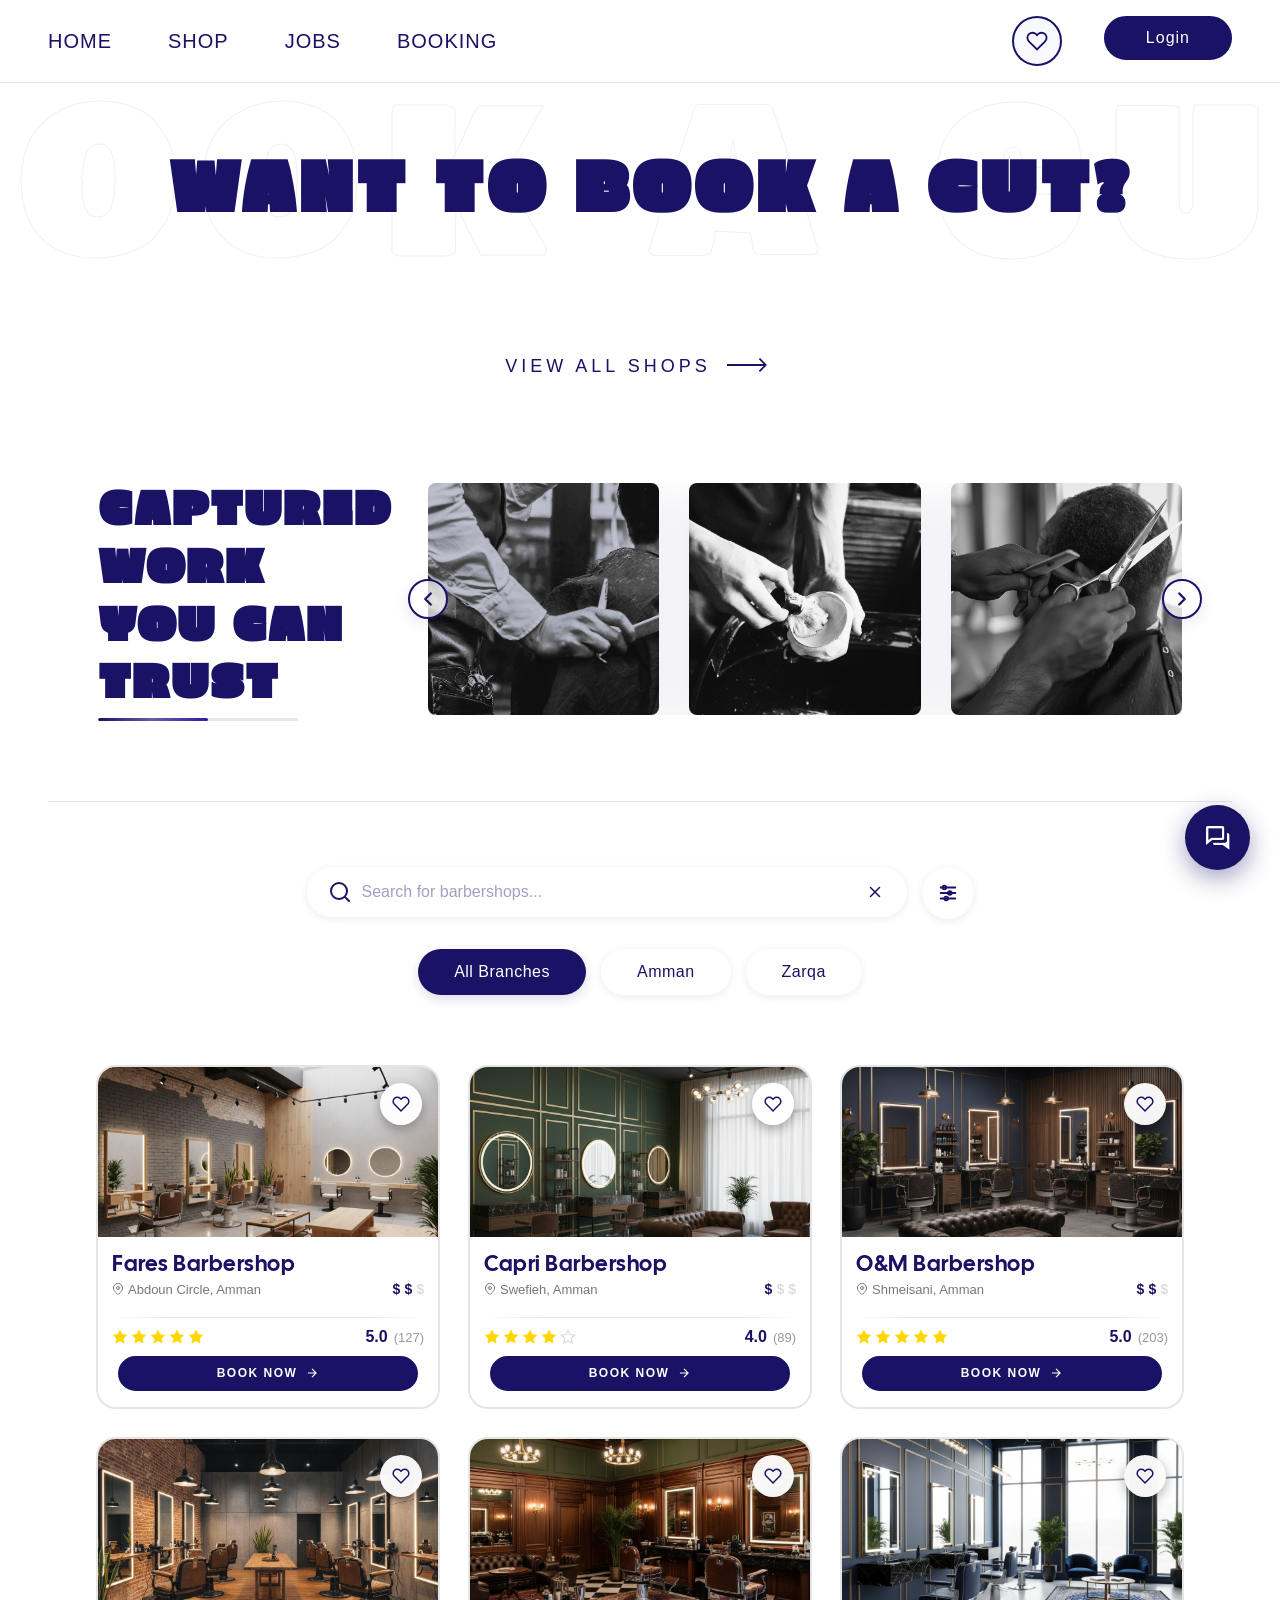
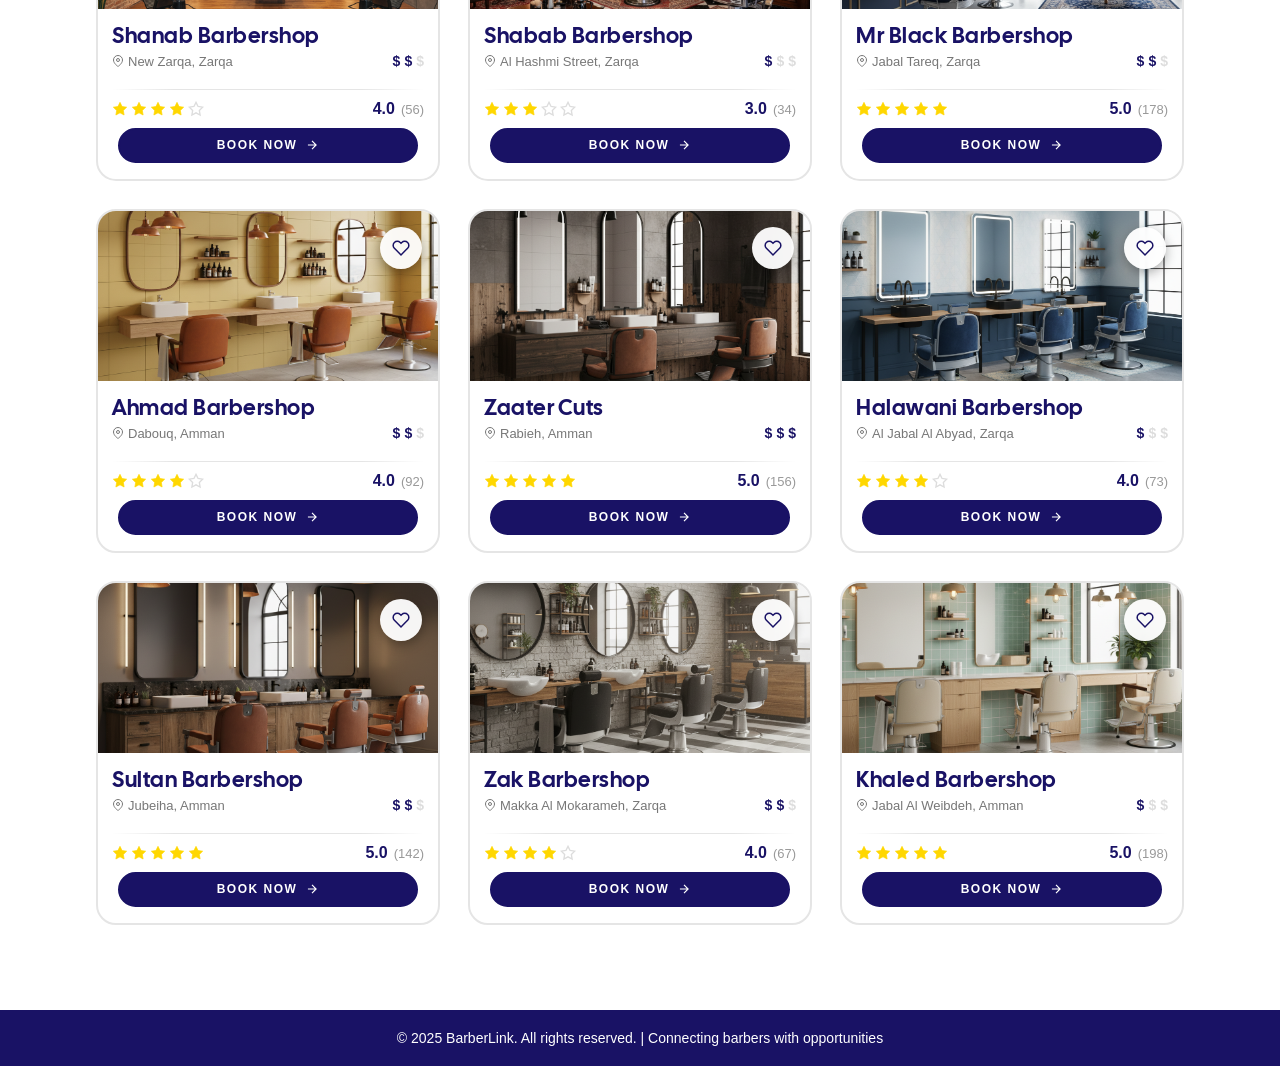
==== commit 18040f80: "updated code" ====
--- a/BookingPage/index.html
+++ b/BookingPage/index.html
@@ -8,117 +8,70 @@
     <!-- Fonts -->
     <link rel="preconnect" href="https://fonts.googleapis.com" />
     <link rel="preconnect" href="https://fonts.gstatic.com" crossorigin />
-    <link
-      href="https://fonts.googleapis.com/css2?family=Titan+One&display=swap"
-      rel="stylesheet"
-    />
-    <link
-      href="https://fonts.googleapis.com/css2?family=Cal+Sans&display=swap"
-      rel="stylesheet"
-    />
+    <link href="https://fonts.googleapis.com/css2?family=Titan+One&display=swap" rel="stylesheet" />
+    <link href="https://fonts.googleapis.com/css2?family=Cal+Sans&display=swap" rel="stylesheet" />
     <link href="https://fonts.cdnfonts.com/css/garet" rel="stylesheet" />
-    <link
-      href="https://fonts.googleapis.com/css2?family=Erica+One&display=swap"
-      rel="stylesheet"
-    />
-    <link
-      href="https://fonts.googleapis.com/css2?family=Vina+Sans&display=swap"
-      rel="stylesheet"
-    />
-    <link
-      href="https://fonts.googleapis.com/css2?family=Bowlby+One&display=swap"
-      rel="stylesheet"
-    />
-    <link
-      href="https://fonts.googleapis.com/css2?family=Saira:ital,wght@0,100..900;1,100..900&display=swap"
-      rel="stylesheet"
-    />
-
-    <!-- Boxicons for profile/settings icons -->
-    <link
-      href="https://unpkg.com/boxicons@2.1.4/css/boxicons.min.css"
-      rel="stylesheet"
-    />
+    <link href="https://fonts.googleapis.com/css2?family=Erica+One&display=swap" rel="stylesheet" />
+    <link href="https://fonts.googleapis.com/css2?family=Vina+Sans&display=swap" rel="stylesheet" />
+    <link href="https://fonts.googleapis.com/css2?family=Bowlby+One&display=swap" rel="stylesheet" />
+    <link href="https://fonts.googleapis.com/css2?family=Saira:ital,wght@0,100..900;1,100..900&display=swap" rel="stylesheet" />
+    <link href="https://fonts.googleapis.com/css2?family=Playfair+Display:ital,wght@1,400&display=swap" rel="stylesheet" />
+
+    <!-- Icons -->
+    <link href="https://unpkg.com/boxicons@2.1.4/css/boxicons.min.css" rel="stylesheet" />
+
+    <!-- Styles -->
     <link rel="stylesheet" href="style.css" />
+    <link rel="stylesheet" href="../shared/auth-navbar.css" />
+
+    <!-- Instant scroll to #search before first paint -->
+    <script>
+      if (window.location.hash === '#search') {
+        document.documentElement.style.visibility = 'hidden';
+        document.addEventListener('DOMContentLoaded', function () {
+          var el = document.getElementById('search');
+          if (el) el.scrollIntoView({ behavior: 'instant', block: 'start' });
+          document.documentElement.style.visibility = '';
+        });
+      }
+    </script>
   </head>
   <body>
-    <!-- Navigation Bar -->
+
+    <!-- ─── Navbar ────────────────────────────────────────────────── -->
     <nav class="navbar">
       <div class="nav-container">
-        <!-- Left Menu -->
         <ul class="nav-menu">
           <li><a href="../HomePage/index.html" class="nav-link">HOME</a></li>
-          <li><a href="#" class="nav-link">SHOP</a></li>
+          <li><a href="#" class="nav-link" id="shopNavLink">SHOP</a></li>
           <li><a href="../jobsPage/index.html" class="nav-link">JOBS</a></li>
-          <li><a href="../BookingPage/index.html" class="nav-link active">BOOKING</a></li>
+          <li><a href="index.html" class="nav-link active">BOOKING</a></li>
         </ul>
 
-        <!-- Right Actions -->
         <div class="nav-actions">
-          <!-- Favorites Icon -->
+          <!-- Favorites -->
           <div class="favorites-icon-wrapper" id="favoritesIconWrapper">
-            <button
-              class="favorites-icon-btn"
-              id="favoritesIconBtn"
-              onclick="toggleFavoritesPanel()"
-            >
-              <svg
-                width="22"
-                height="22"
-                viewBox="0 0 24 24"
-                fill="none"
-                stroke="currentColor"
-                stroke-width="2"
-              >
-                <path
-                  d="M20.84 4.61a5.5 5.5 0 0 0-7.78 0L12 5.67l-1.06-1.06a5.5 5.5 0 0 0-7.78 7.78l1.06 1.06L12 21.23l7.78-7.78 1.06-1.06a5.5 5.5 0 0 0 0-7.78z"
-                ></path>
+            <button class="favorites-icon-btn" id="favoritesIconBtn" onclick="toggleFavoritesPanel()">
+              <svg width="22" height="22" viewBox="0 0 24 24" fill="none" stroke="currentColor" stroke-width="2">
+                <path d="M20.84 4.61a5.5 5.5 0 0 0-7.78 0L12 5.67l-1.06-1.06a5.5 5.5 0 0 0-7.78 7.78l1.06 1.06L12 21.23l7.78-7.78 1.06-1.06a5.5 5.5 0 0 0 0-7.78z"></path>
               </svg>
               <span class="favorites-count hidden" id="favoritesCount">0</span>
             </button>
 
-            <!-- Favorites Panel -->
             <div class="favorites-panel" id="favoritesPanel">
               <div class="favorites-panel-header">
                 <h3>Favorite Shops</h3>
                 <div class="buttons-area">
                   <div class="selection-mode-buttons" id="selectionModeButtons">
-                    <button
-                      class="cancel-selection-btn"
-                      onclick="exitSelectionMode()"
-                    >
-                      Cancel
-                    </button>
-                    <button
-                      class="delete-selected-btn"
-                      id="deleteSelectedBtn"
-                      onclick="deleteSelected()"
-                      disabled
-                    >
-                      Delete
-                    </button>
-                  </div>
-                  <button
-                    class="select-mode-btn"
-                    id="selectModeBtn"
-                    onclick="enterSelectionMode()"
-                  >
-                    Select
-                  </button>
-                  <button
-                    class="close-favorites"
-                    onclick="toggleFavoritesPanel()"
-                  >
-                    ×
-                  </button>
+                    <button class="cancel-selection-btn" onclick="exitSelectionMode()">Cancel</button>
+                    <button class="delete-selected-btn" id="deleteSelectedBtn" onclick="deleteSelected()" disabled>Delete</button>
+                  </div>
+                  <button class="select-mode-btn" id="selectModeBtn" onclick="enterSelectionMode()">Select</button>
+                  <button class="close-favorites" onclick="toggleFavoritesPanel()">×</button>
                 </div>
               </div>
               <div class="select-all-checkbox" id="selectAllCheckbox">
-                <input
-                  type="checkbox"
-                  id="selectAllInput"
-                  onchange="toggleSelectAll()"
-                />
+                <input type="checkbox" id="selectAllInput" onchange="toggleSelectAll()" />
                 <label for="selectAllInput">Select All</label>
               </div>
               <div class="favorites-list" id="favoritesList">
@@ -127,69 +80,27 @@
             </div>
           </div>
 
-          <!-- User Profile (Shown when logged in) -->
-          <div class="user-profile" id="userProfile" style="display: none">
-            <div class="avatar-circle" id="userAvatar">U</div>
-            <div class="profile-dropdown" id="profileDropdown">
-              <div class="profile-info">
-                <p class="profile-name" id="profileName">User Name</p>
-                <p class="profile-email" id="profileEmail">
-                  <a
-                    href="/cdn-cgi/l/email-protection"
-                    class="__cf_email__"
-                    data-cfemail="2e5b5d4b5c6e4b564f435e424b004d4143"
-                    >[email&#160;protected]</a
-                  >
-                </p>
-              </div>
-              <div class="dropdown-divider"></div>
-              <a href="#" class="dropdown-link">Profile Settings</a>
-              <a href="#" class="dropdown-link">My Bookings</a>
-              <a href="#" class="dropdown-link" id="logoutBtn">Logout</a>
-            </div>
-          </div>
-
-          <!-- Login Button (Shown when not logged in) -->
-          <a
-            href="../Signup-login/index.html?returnUrl=booking"
-            class="login-btn"
-            id="loginBtn"
-            style="display: none"
-            >LOGIN</a
-          >
+          <div id="auth-nav-mount"></div>
         </div>
       </div>
     </nav>
 
-    <!-- Booking Section -->
+    <!-- ─── Booking Hero ──────────────────────────────────────────── -->
     <section class="booking-section">
       <div class="booking-container">
         <div class="booking-background-text">BOOK A CUT</div>
         <h2 class="booking-foreground-text">WANT TO BOOK A CUT?</h2>
         <div class="cta-container">
-          <button
-            class="cta"
-            onclick="document.querySelector('.search-filter-section').scrollIntoView({ behavior: 'smooth' })"
-          >
+          <button class="cta" onclick="document.querySelector('.search-filter-section').scrollIntoView({ behavior: 'smooth' })">
             <span class="hover-underline-animation"> view all shops </span>
-            <svg
-              id="arrow-horizontal"
-              xmlns="http://www.w3.org/2000/svg"
-              width="30"
-              height="10"
-              viewBox="0 0 46 16"
-            >
-              <path
-                id="Path_10"
-                data-name="Path 10"
-                d="M8,0,6.545,1.455l5.506,5.506H-30V9.039H12.052L6.545,14.545,8,16l8-8Z"
-                transform="translate(30)"
-              ></path>
+            <svg id="arrow-horizontal" xmlns="http://www.w3.org/2000/svg" width="30" height="10" viewBox="0 0 46 16">
+              <path id="Path_10" d="M8,0,6.545,1.455l5.506,5.506H-30V9.039H12.052L6.545,14.545,8,16l8-8Z" transform="translate(30)"></path>
             </svg>
           </button>
         </div>
       </div>
 
+      <!-- ─── Carousel ──────────────────────────────────────────────── -->
       <section class="carousel-section">
         <div class="carousel-content">
           <div class="carousel-header">
@@ -201,1413 +112,438 @@
 
           <div class="carousel-container">
             <button class="carousel-arrow carousel-arrow-left" id="prevBtn">
-              <svg
-                width="24"
-                height="24"
-                viewBox="0 0 24 24"
-                fill="none"
-                stroke="currentColor"
-                stroke-width="2"
-                stroke-linecap="round"
-                stroke-linejoin="round"
-              >
-                <polyline points="15 18 9 12 15 6"></polyline>
-              </svg>
+              <svg width="24" height="24" viewBox="0 0 24 24" fill="none" stroke="currentColor" stroke-width="2" stroke-linecap="round" stroke-linejoin="round"><polyline points="15 18 9 12 15 6"></polyline></svg>
             </button>
 
             <div class="carousel-wrapper">
               <div class="carousel-track" id="carouselTrack">
-                <!-- Image 1 -->
-                <div class="carousel-slide">
-                  <div class="carousel-image-wrapper">
-                    <img
-                      src="imgs/moments1.jpg"
-                      alt="Happy moment 1"
-                      class="carousel-image"
-                    />
-                    <div class="carousel-tooltip">Capri Barbershop</div>
-                  </div>
-                </div>
-                <!-- Image 2 -->
-                <div class="carousel-slide">
-                  <div class="carousel-image-wrapper">
-                    <img
-                      src="imgs/moments2.jpg"
-                      alt="Happy moment 2"
-                      class="carousel-image"
-                    />
-                    <div class="carousel-tooltip">Shanab Barbershop</div>
-                  </div>
-                </div>
-                <!-- Image 3 -->
-                <div class="carousel-slide">
-                  <div class="carousel-image-wrapper">
-                    <img
-                      src="imgs/moments3.png"
-                      alt="Happy moment 3"
-                      class="carousel-image"
-                    />
-                    <div class="carousel-tooltip">Mr Black Barbershop</div>
-                  </div>
-                </div>
-                <!-- Image 4 -->
-                <div class="carousel-slide">
-                  <div class="carousel-image-wrapper">
-                    <img
-                      src="imgs/moments4.jpg"
-                      alt="Happy moment 4"
-                      class="carousel-image"
-                    />
-                    <div class="carousel-tooltip">Zaater Cuts</div>
-                  </div>
-                </div>
-                <!-- Image 5 -->
-                <div class="carousel-slide">
-                  <div class="carousel-image-wrapper">
-                    <img
-                      src="imgs/moments5.jpg"
-                      alt="Happy moment 5"
-                      class="carousel-image"
-                    />
-                    <div class="carousel-tooltip">Sultan Barbershop</div>
-                  </div>
-                </div>
-                <!-- Image 6 -->
-                <div class="carousel-slide">
-                  <div class="carousel-image-wrapper">
-                    <img
-                      src="imgs/moments6.jpg"
-                      alt="Happy moment 6"
-                      class="carousel-image"
-                    />
-                    <div class="carousel-tooltip">Ahmad Barbershop</div>
-                  </div>
-                </div>
+                <div class="carousel-slide"><div class="carousel-image-wrapper"><img src="imgs/moments1.jpg" alt="Happy moment 1" class="carousel-image" /><div class="carousel-tooltip">Capri Barbershop</div></div></div>
+                <div class="carousel-slide"><div class="carousel-image-wrapper"><img src="imgs/moments2.jpg" alt="Happy moment 2" class="carousel-image" /><div class="carousel-tooltip">Shanab Barbershop</div></div></div>
+                <div class="carousel-slide"><div class="carousel-image-wrapper"><img src="imgs/moments3.png" alt="Happy moment 3" class="carousel-image" /><div class="carousel-tooltip">Mr Black Barbershop</div></div></div>
+                <div class="carousel-slide"><div class="carousel-image-wrapper"><img src="imgs/moments4.jpg" alt="Happy moment 4" class="carousel-image" /><div class="carousel-tooltip">Zaater Cuts</div></div></div>
+                <div class="carousel-slide"><div class="carousel-image-wrapper"><img src="imgs/moments5.jpg" alt="Happy moment 5" class="carousel-image" /><div class="carousel-tooltip">Sultan Barbershop</div></div></div>
+                <div class="carousel-slide"><div class="carousel-image-wrapper"><img src="imgs/moments6.jpg" alt="Happy moment 6" class="carousel-image" /><div class="carousel-tooltip">Ahmad Barbershop</div></div></div>
               </div>
             </div>
 
             <button class="carousel-arrow carousel-arrow-right" id="nextBtn">
-              <svg
-                width="24"
-                height="24"
-                viewBox="0 0 24 24"
-                fill="none"
-                stroke="currentColor"
-                stroke-width="2"
-                stroke-linecap="round"
-                stroke-linejoin="round"
-              >
-                <polyline points="9 18 15 12 9 6"></polyline>
-              </svg>
+              <svg width="24" height="24" viewBox="0 0 24 24" fill="none" stroke="currentColor" stroke-width="2" stroke-linecap="round" stroke-linejoin="round"><polyline points="9 18 15 12 9 6"></polyline></svg>
             </button>
           </div>
         </div>
       </section>
 
-      <!-- Search and Filter Section -->
-      <div class="search-filter-section">
-        <!-- Search Bar -->
+      <!-- ─── Search & Filter ───────────────────────────────────────── -->
+      <div class="search-filter-section" id="search">
         <div class="search-container">
           <div class="form">
             <button type="button" onclick="performSearch()">
-              <svg
-                width="20"
-                height="20"
-                fill="none"
-                xmlns="http://www.w3.org/2000/svg"
-              >
-                <path
-                  d="M9 17A8 8 0 109 1a8 8 0 000 16zM19 19l-4.35-4.35"
-                  stroke="currentColor"
-                  stroke-width="2"
-                  stroke-linecap="round"
-                  stroke-linejoin="round"
-                />
+              <svg width="20" height="20" fill="none" xmlns="http://www.w3.org/2000/svg">
+                <path d="M9 17A8 8 0 109 1a8 8 0 000 16zM19 19l-4.35-4.35" stroke="currentColor" stroke-width="2" stroke-linecap="round" stroke-linejoin="round" />
               </svg>
             </button>
-            <input
-              class="input"
-              placeholder="Search for barbershops..."
-              id="searchInput"
-              type="text"
-              oninput="filterBranches()"
-              autocomplete="off"
-            />
+            <input class="input" placeholder="Search for barbershops..." id="searchInput" type="text" oninput="filterBranches()" autocomplete="off" />
             <button class="reset" type="button" onclick="resetSearch()">
-              <svg
-                xmlns="http://www.w3.org/2000/svg"
-                fill="none"
-                viewBox="0 0 24 24"
-                stroke="currentColor"
-                stroke-width="2"
-              >
-                <path
-                  stroke-linecap="round"
-                  stroke-linejoin="round"
-                  d="M6 18L18 6M6 6l12 12"
-                ></path>
+              <svg xmlns="http://www.w3.org/2000/svg" fill="none" viewBox="0 0 24 24" stroke="currentColor" stroke-width="2">
+                <path stroke-linecap="round" stroke-linejoin="round" d="M6 18L18 6M6 6l12 12"></path>
               </svg>
             </button>
             <div class="suggestions" id="suggestions"></div>
           </div>
 
-          <!-- Sort Icon Button -->
           <div class="sort-icon-wrapper">
-            <button
-              class="sort-icon-btn"
-              id="sortIconBtn"
-              onclick="toggleSortIconDropdown()"
-            >
-              <svg
-                xmlns="http://www.w3.org/2000/svg"
-                viewBox="0 0 24 24"
-                fill="none"
-                stroke-linecap="round"
-                stroke-linejoin="round"
-              >
-                <line x1="4" y1="6" x2="20" y2="6"></line>
-                <circle cx="8" cy="6" r="2"></circle>
-                <line x1="4" y1="12" x2="20" y2="12"></line>
-                <circle cx="14" cy="12" r="2"></circle>
-                <line x1="4" y1="18" x2="20" y2="18"></line>
-                <circle cx="10" cy="18" r="2"></circle>
+            <button class="sort-icon-btn" id="sortIconBtn" onclick="toggleSortIconDropdown()">
+              <svg xmlns="http://www.w3.org/2000/svg" viewBox="0 0 24 24" fill="none" stroke-linecap="round" stroke-linejoin="round">
+                <line x1="4" y1="6" x2="20" y2="6"></line><circle cx="8" cy="6" r="2"></circle>
+                <line x1="4" y1="12" x2="20" y2="12"></line><circle cx="14" cy="12" r="2"></circle>
+                <line x1="4" y1="18" x2="20" y2="18"></line><circle cx="10" cy="18" r="2"></circle>
               </svg>
             </button>
-            <div class="sort-icon-dropdown" id="sortIconDropdown">
-              <div
-                class="sort-icon-option selected"
-                data-value="default"
-                onclick="selectSortIconOption('default', 'Default')"
-              >
-                Default
-              </div>
-              <div
-                class="sort-icon-option"
-                data-value="rating-high"
-                onclick="selectSortIconOption('rating-high', 'Highest Rated')"
-              >
-                Highest Rated
-              </div>
-              <div
-                class="sort-icon-option"
-                data-value="rating-low"
-                onclick="selectSortIconOption('rating-low', 'Lowest Rated')"
-              >
-                Lowest Rated
-              </div>
-              <div
-                class="sort-icon-option"
-                data-value="reviews-high"
-                onclick="selectSortIconOption('reviews-high', 'Price: Low to High')"
-              >
-                Price: Low to High
-              </div>
-              <div
-                class="sort-icon-option"
-                data-value="reviews-low"
-                onclick="selectSortIconOption('reviews-low', 'Price: High to Low')"
-              >
-                Price: High to Low
-              </div>
-              <div
-                class="sort-icon-option"
-                data-value="name-asc"
-                onclick="selectSortIconOption('name-asc', 'Name (A-Z)')"
-              >
-                Name (A-Z)
-              </div>
-              <div
-                class="sort-icon-option"
-                data-value="name-desc"
-                onclick="selectSortIconOption('name-desc', 'Name (Z-A)')"
-              >
-                Name (Z-A)
-              </div>
-            </div>
-          </div>
-        </div>
-
-        <!-- Filter Buttons -->
+
+          </div>
+        </div>
+
         <div class="filter-buttons">
-          <button
-            class="filter-btn active"
-            id="allBtn"
-            onclick="selectFilter('all')"
-          >
-            All Branches
-          </button>
-          <button
-            class="filter-btn"
-            id="ammanBtn"
-            onclick="selectFilter('amman')"
-          >
-            Amman
-          </button>
-          <button
-            class="filter-btn"
-            id="zarqaBtn"
-            onclick="selectFilter('zarqa')"
-          >
-            Zarqa
-          </button>
+          <button class="filter-btn active" id="allBtn"   onclick="selectFilter('all')">All Branches</button>
+          <button class="filter-btn"        id="ammanBtn" onclick="selectFilter('amman')">Amman</button>
+          <button class="filter-btn"        id="zarqaBtn" onclick="selectFilter('zarqa')">Zarqa</button>
         </div>
       </div>
 
-      <!-- Shop Cards Section -->
+      <!-- ─── Shop Cards ────────────────────────────────────────────── -->
       <section class="shops-section">
         <div class="container">
           <div class="shops-grid" id="shopsGrid">
-            <!-- Card 1 - Fares Barbershop -->
+
+            <!-- Card 1 -->
             <div class="shop-card" data-id="1" data-city="amman">
               <div class="card-image">
                 <img src="imgs/faresshop.png" alt="Fares Barbershop" />
-                <button
-                  class="favorite-btn"
-                  onclick="toggleFavorite(this.closest('.shop-card').dataset.id, event)"
-                >
-                  <svg
-                    width="18"
-                    height="18"
-                    viewBox="0 0 24 24"
-                    fill="none"
-                    stroke="#191265"
-                    stroke-width="2"
-                  >
-                    <path
-                      d="M20.84 4.61a5.5 5.5 0 0 0-7.78 0L12 5.67l-1.06-1.06a5.5 5.5 0 0 0-7.78 7.78l1.06 1.06L12 21.23l7.78-7.78 1.06-1.06a5.5 5.5 0 0 0 0-7.78z"
-                    ></path>
-                  </svg>
+                <button class="favorite-btn" onclick="toggleFavorite(this.closest('.shop-card').dataset.id, event)">
+                  <svg width="18" height="18" viewBox="0 0 24 24" fill="none" stroke="#191265" stroke-width="2"><path d="M20.84 4.61a5.5 5.5 0 0 0-7.78 0L12 5.67l-1.06-1.06a5.5 5.5 0 0 0-7.78 7.78l1.06 1.06L12 21.23l7.78-7.78 1.06-1.06a5.5 5.5 0 0 0 0-7.78z"></path></svg>
                 </button>
               </div>
               <div class="card-content">
                 <h3 class="shop-name">Fares Barbershop</h3>
                 <div class="shop-location">
-                  <svg
-                    width="12"
-                    height="12"
-                    viewBox="0 0 24 24"
-                    fill="none"
-                    stroke="#777"
-                    stroke-width="2"
-                  >
-                    <path
-                      d="M21 10c0 7-9 13-9 13s-9-6-9-13a9 9 0 0 1 18 0z"
-                    ></path>
-                    <circle cx="12" cy="10" r="3"></circle>
-                  </svg>
+                  <svg width="12" height="12" viewBox="0 0 24 24" fill="none" stroke="#777" stroke-width="2"><path d="M21 10c0 7-9 13-9 13s-9-6-9-13a9 9 0 0 1 18 0z"></path><circle cx="12" cy="10" r="3"></circle></svg>
                   Abdoun Circle, Amman
-                  <div class="price-range">
-                    <span class="price-symbol">$</span>
-                    <span class="price-symbol">$</span>
-                    <span class="price-symbol inactive">$</span>
-                  </div>
-                </div>
-                <div class="divider"></div>
-                <div class="rating-container">
-                  <div class="stars">
-                    <svg class="star filled" viewBox="0 0 24 24">
-                      <path
-                        d="M12 2l3.09 6.26L22 9.27l-5 4.87 1.18 6.88L12 17.77l-6.18 3.25L7 14.14 2 9.27l6.91-1.01L12 2z"
-                      />
-                    </svg>
-                    <svg class="star filled" viewBox="0 0 24 24">
-                      <path
-                        d="M12 2l3.09 6.26L22 9.27l-5 4.87 1.18 6.88L12 17.77l-6.18 3.25L7 14.14 2 9.27l6.91-1.01L12 2z"
-                      />
-                    </svg>
-                    <svg class="star filled" viewBox="0 0 24 24">
-                      <path
-                        d="M12 2l3.09 6.26L22 9.27l-5 4.87 1.18 6.88L12 17.77l-6.18 3.25L7 14.14 2 9.27l6.91-1.01L12 2z"
-                      />
-                    </svg>
-                    <svg class="star filled" viewBox="0 0 24 24">
-                      <path
-                        d="M12 2l3.09 6.26L22 9.27l-5 4.87 1.18 6.88L12 17.77l-6.18 3.25L7 14.14 2 9.27l6.91-1.01L12 2z"
-                      />
-                    </svg>
-                    <svg class="star filled" viewBox="0 0 24 24">
-                      <path
-                        d="M12 2l3.09 6.26L22 9.27l-5 4.87 1.18 6.88L12 17.77l-6.18 3.25L7 14.14 2 9.27l6.91-1.01L12 2z"
-                      />
-                    </svg>
-                  </div>
-                  <div class="rating-info">
-                    <span class="rating-number">5.0</span>
-                    <span class="rating-count">(127)</span>
-                  </div>
-                </div>
-                <button class="book-btn">
-                  <span>Book Now</span>
-                  <svg
-                    width="14"
-                    height="14"
-                    viewBox="0 0 24 24"
-                    fill="none"
-                    stroke="currentColor"
-                    stroke-width="2"
-                  >
-                    <path d="M5 12h14M12 5l7 7-7 7" />
-                  </svg>
-                </button>
-              </div>
-            </div>
-
-            <!-- Card 2 - Capri Barbershop -->
+                  <div class="price-range"><span class="price-symbol">$</span><span class="price-symbol">$</span><span class="price-symbol inactive">$</span></div>
+                </div>
+                <div class="divider"></div>
+                <div class="rating-container">
+                  <div class="stars">
+                    <svg class="star filled" viewBox="0 0 24 24"><path d="M12 2l3.09 6.26L22 9.27l-5 4.87 1.18 6.88L12 17.77l-6.18 3.25L7 14.14 2 9.27l6.91-1.01L12 2z"/></svg>
+                    <svg class="star filled" viewBox="0 0 24 24"><path d="M12 2l3.09 6.26L22 9.27l-5 4.87 1.18 6.88L12 17.77l-6.18 3.25L7 14.14 2 9.27l6.91-1.01L12 2z"/></svg>
+                    <svg class="star filled" viewBox="0 0 24 24"><path d="M12 2l3.09 6.26L22 9.27l-5 4.87 1.18 6.88L12 17.77l-6.18 3.25L7 14.14 2 9.27l6.91-1.01L12 2z"/></svg>
+                    <svg class="star filled" viewBox="0 0 24 24"><path d="M12 2l3.09 6.26L22 9.27l-5 4.87 1.18 6.88L12 17.77l-6.18 3.25L7 14.14 2 9.27l6.91-1.01L12 2z"/></svg>
+                    <svg class="star filled" viewBox="0 0 24 24"><path d="M12 2l3.09 6.26L22 9.27l-5 4.87 1.18 6.88L12 17.77l-6.18 3.25L7 14.14 2 9.27l6.91-1.01L12 2z"/></svg>
+                  </div>
+                  <div class="rating-info"><span class="rating-number">5.0</span><span class="rating-count">(127)</span></div>
+                </div>
+                <button class="book-btn" onclick="bookNow(1)"><span>Book Now</span><svg width="14" height="14" viewBox="0 0 24 24" fill="none" stroke="currentColor" stroke-width="2"><path d="M5 12h14M12 5l7 7-7 7" /></svg></button>
+              </div>
+            </div>
+
+            <!-- Card 2 -->
             <div class="shop-card" data-id="2" data-city="amman">
               <div class="card-image">
                 <img src="imgs/caprishop.png" alt="Capri Barbershop" />
-                <button
-                  class="favorite-btn"
-                  onclick="toggleFavorite(this.closest('.shop-card').dataset.id, event)"
-                >
-                  <svg
-                    width="18"
-                    height="18"
-                    viewBox="0 0 24 24"
-                    fill="none"
-                    stroke="#191265"
-                    stroke-width="2"
-                  >
-                    <path
-                      d="M20.84 4.61a5.5 5.5 0 0 0-7.78 0L12 5.67l-1.06-1.06a5.5 5.5 0 0 0-7.78 7.78l1.06 1.06L12 21.23l7.78-7.78 1.06-1.06a5.5 5.5 0 0 0 0-7.78z"
-                    ></path>
-                  </svg>
+                <button class="favorite-btn" onclick="toggleFavorite(this.closest('.shop-card').dataset.id, event)">
+                  <svg width="18" height="18" viewBox="0 0 24 24" fill="none" stroke="#191265" stroke-width="2"><path d="M20.84 4.61a5.5 5.5 0 0 0-7.78 0L12 5.67l-1.06-1.06a5.5 5.5 0 0 0-7.78 7.78l1.06 1.06L12 21.23l7.78-7.78 1.06-1.06a5.5 5.5 0 0 0 0-7.78z"></path></svg>
                 </button>
               </div>
               <div class="card-content">
                 <h3 class="shop-name">Capri Barbershop</h3>
                 <div class="shop-location">
-                  <svg
-                    width="12"
-                    height="12"
-                    viewBox="0 0 24 24"
-                    fill="none"
-                    stroke="#777"
-                    stroke-width="2"
-                  >
-                    <path
-                      d="M21 10c0 7-9 13-9 13s-9-6-9-13a9 9 0 0 1 18 0z"
-                    ></path>
-                    <circle cx="12" cy="10" r="3"></circle>
-                  </svg>
+                  <svg width="12" height="12" viewBox="0 0 24 24" fill="none" stroke="#777" stroke-width="2"><path d="M21 10c0 7-9 13-9 13s-9-6-9-13a9 9 0 0 1 18 0z"></path><circle cx="12" cy="10" r="3"></circle></svg>
                   Swefieh, Amman
-                  <div class="price-range">
-                    <span class="price-symbol">$</span>
-                    <span class="price-symbol inactive">$</span>
-                    <span class="price-symbol inactive">$</span>
-                  </div>
-                </div>
-                <div class="divider"></div>
-                <div class="rating-container">
-                  <div class="stars">
-                    <svg class="star filled" viewBox="0 0 24 24">
-                      <path
-                        d="M12 2l3.09 6.26L22 9.27l-5 4.87 1.18 6.88L12 17.77l-6.18 3.25L7 14.14 2 9.27l6.91-1.01L12 2z"
-                      />
-                    </svg>
-                    <svg class="star filled" viewBox="0 0 24 24">
-                      <path
-                        d="M12 2l3.09 6.26L22 9.27l-5 4.87 1.18 6.88L12 17.77l-6.18 3.25L7 14.14 2 9.27l6.91-1.01L12 2z"
-                      />
-                    </svg>
-                    <svg class="star filled" viewBox="0 0 24 24">
-                      <path
-                        d="M12 2l3.09 6.26L22 9.27l-5 4.87 1.18 6.88L12 17.77l-6.18 3.25L7 14.14 2 9.27l6.91-1.01L12 2z"
-                      />
-                    </svg>
-                    <svg class="star filled" viewBox="0 0 24 24">
-                      <path
-                        d="M12 2l3.09 6.26L22 9.27l-5 4.87 1.18 6.88L12 17.77l-6.18 3.25L7 14.14 2 9.27l6.91-1.01L12 2z"
-                      />
-                    </svg>
-                    <svg class="star empty" viewBox="0 0 24 24">
-                      <path
-                        d="M12 2l3.09 6.26L22 9.27l-5 4.87 1.18 6.88L12 17.77l-6.18 3.25L7 14.14 2 9.27l6.91-1.01L12 2z"
-                      />
-                    </svg>
-                  </div>
-                  <div class="rating-info">
-                    <span class="rating-number">4.0</span>
-                    <span class="rating-count">(89)</span>
-                  </div>
-                </div>
-                <button class="book-btn">
-                  <span>Book Now</span>
-                  <svg
-                    width="14"
-                    height="14"
-                    viewBox="0 0 24 24"
-                    fill="none"
-                    stroke="currentColor"
-                    stroke-width="2"
-                  >
-                    <path d="M5 12h14M12 5l7 7-7 7" />
-                  </svg>
-                </button>
-              </div>
-            </div>
-
-            <!-- Card 3 - O&M Barbershop -->
+                  <div class="price-range"><span class="price-symbol">$</span><span class="price-symbol inactive">$</span><span class="price-symbol inactive">$</span></div>
+                </div>
+                <div class="divider"></div>
+                <div class="rating-container">
+                  <div class="stars">
+                    <svg class="star filled" viewBox="0 0 24 24"><path d="M12 2l3.09 6.26L22 9.27l-5 4.87 1.18 6.88L12 17.77l-6.18 3.25L7 14.14 2 9.27l6.91-1.01L12 2z"/></svg>
+                    <svg class="star filled" viewBox="0 0 24 24"><path d="M12 2l3.09 6.26L22 9.27l-5 4.87 1.18 6.88L12 17.77l-6.18 3.25L7 14.14 2 9.27l6.91-1.01L12 2z"/></svg>
+                    <svg class="star filled" viewBox="0 0 24 24"><path d="M12 2l3.09 6.26L22 9.27l-5 4.87 1.18 6.88L12 17.77l-6.18 3.25L7 14.14 2 9.27l6.91-1.01L12 2z"/></svg>
+                    <svg class="star filled" viewBox="0 0 24 24"><path d="M12 2l3.09 6.26L22 9.27l-5 4.87 1.18 6.88L12 17.77l-6.18 3.25L7 14.14 2 9.27l6.91-1.01L12 2z"/></svg>
+                    <svg class="star empty"  viewBox="0 0 24 24"><path d="M12 2l3.09 6.26L22 9.27l-5 4.87 1.18 6.88L12 17.77l-6.18 3.25L7 14.14 2 9.27l6.91-1.01L12 2z"/></svg>
+                  </div>
+                  <div class="rating-info"><span class="rating-number">4.0</span><span class="rating-count">(89)</span></div>
+                </div>
+                <button class="book-btn" onclick="bookNow(2)"><span>Book Now</span><svg width="14" height="14" viewBox="0 0 24 24" fill="none" stroke="currentColor" stroke-width="2"><path d="M5 12h14M12 5l7 7-7 7" /></svg></button>
+              </div>
+            </div>
+
+            <!-- Card 3 -->
             <div class="shop-card" data-id="3" data-city="amman">
               <div class="card-image">
                 <img src="imgs/o&mshop.png" alt="O&M Barbershop" />
-                <button
-                  class="favorite-btn"
-                  onclick="toggleFavorite(this.closest('.shop-card').dataset.id, event)"
-                >
-                  <svg
-                    width="18"
-                    height="18"
-                    viewBox="0 0 24 24"
-                    fill="none"
-                    stroke="#191265"
-                    stroke-width="2"
-                  >
-                    <path
-                      d="M20.84 4.61a5.5 5.5 0 0 0-7.78 0L12 5.67l-1.06-1.06a5.5 5.5 0 0 0-7.78 7.78l1.06 1.06L12 21.23l7.78-7.78 1.06-1.06a5.5 5.5 0 0 0 0-7.78z"
-                    ></path>
-                  </svg>
-                </button>
-              </div>
-              <div class="card-content">
-                <h3 class="shop-name">O&M Barbershop</h3>
-                <div class="shop-location">
-                  <svg
-                    width="12"
-                    height="12"
-                    viewBox="0 0 24 24"
-                    fill="none"
-                    stroke="#777"
-                    stroke-width="2"
-                  >
-                    <path
-                      d="M21 10c0 7-9 13-9 13s-9-6-9-13a9 9 0 0 1 18 0z"
-                    ></path>
-                    <circle cx="12" cy="10" r="3"></circle>
-                  </svg>
+                <button class="favorite-btn" onclick="toggleFavorite(this.closest('.shop-card').dataset.id, event)">
+                  <svg width="18" height="18" viewBox="0 0 24 24" fill="none" stroke="#191265" stroke-width="2"><path d="M20.84 4.61a5.5 5.5 0 0 0-7.78 0L12 5.67l-1.06-1.06a5.5 5.5 0 0 0-7.78 7.78l1.06 1.06L12 21.23l7.78-7.78 1.06-1.06a5.5 5.5 0 0 0 0-7.78z"></path></svg>
+                </button>
+              </div>
+              <div class="card-content">
+                <h3 class="shop-name">O&amp;M Barbershop</h3>
+                <div class="shop-location">
+                  <svg width="12" height="12" viewBox="0 0 24 24" fill="none" stroke="#777" stroke-width="2"><path d="M21 10c0 7-9 13-9 13s-9-6-9-13a9 9 0 0 1 18 0z"></path><circle cx="12" cy="10" r="3"></circle></svg>
                   Shmeisani, Amman
-                  <div class="price-range">
-                    <span class="price-symbol">$</span
-                    ><span class="price-symbol">$</span>
-                    <span class="price-symbol inactive">$</span>
-                  </div>
-                </div>
-                <div class="divider"></div>
-                <div class="rating-container">
-                  <div class="stars">
-                    <svg class="star filled" viewBox="0 0 24 24">
-                      <path
-                        d="M12 2l3.09 6.26L22 9.27l-5 4.87 1.18 6.88L12 17.77l-6.18 3.25L7 14.14 2 9.27l6.91-1.01L12 2z"
-                      />
-                    </svg>
-                    <svg class="star filled" viewBox="0 0 24 24">
-                      <path
-                        d="M12 2l3.09 6.26L22 9.27l-5 4.87 1.18 6.88L12 17.77l-6.18 3.25L7 14.14 2 9.27l6.91-1.01L12 2z"
-                      />
-                    </svg>
-                    <svg class="star filled" viewBox="0 0 24 24">
-                      <path
-                        d="M12 2l3.09 6.26L22 9.27l-5 4.87 1.18 6.88L12 17.77l-6.18 3.25L7 14.14 2 9.27l6.91-1.01L12 2z"
-                      />
-                    </svg>
-                    <svg class="star filled" viewBox="0 0 24 24">
-                      <path
-                        d="M12 2l3.09 6.26L22 9.27l-5 4.87 1.18 6.88L12 17.77l-6.18 3.25L7 14.14 2 9.27l6.91-1.01L12 2z"
-                      />
-                    </svg>
-                    <svg class="star filled" viewBox="0 0 24 24">
-                      <path
-                        d="M12 2l3.09 6.26L22 9.27l-5 4.87 1.18 6.88L12 17.77l-6.18 3.25L7 14.14 2 9.27l6.91-1.01L12 2z"
-                      />
-                    </svg>
-                  </div>
-                  <div class="rating-info">
-                    <span class="rating-number">5.0</span>
-                    <span class="rating-count">(203)</span>
-                  </div>
-                </div>
-                <button class="book-btn">
-                  <span>Book Now</span>
-                  <svg
-                    width="14"
-                    height="14"
-                    viewBox="0 0 24 24"
-                    fill="none"
-                    stroke="currentColor"
-                    stroke-width="2"
-                  >
-                    <path d="M5 12h14M12 5l7 7-7 7" />
-                  </svg>
-                </button>
-              </div>
-            </div>
-
-            <!-- Card 4 - Shanab Barbershop -->
+                  <div class="price-range"><span class="price-symbol">$</span><span class="price-symbol">$</span><span class="price-symbol inactive">$</span></div>
+                </div>
+                <div class="divider"></div>
+                <div class="rating-container">
+                  <div class="stars">
+                    <svg class="star filled" viewBox="0 0 24 24"><path d="M12 2l3.09 6.26L22 9.27l-5 4.87 1.18 6.88L12 17.77l-6.18 3.25L7 14.14 2 9.27l6.91-1.01L12 2z"/></svg>
+                    <svg class="star filled" viewBox="0 0 24 24"><path d="M12 2l3.09 6.26L22 9.27l-5 4.87 1.18 6.88L12 17.77l-6.18 3.25L7 14.14 2 9.27l6.91-1.01L12 2z"/></svg>
+                    <svg class="star filled" viewBox="0 0 24 24"><path d="M12 2l3.09 6.26L22 9.27l-5 4.87 1.18 6.88L12 17.77l-6.18 3.25L7 14.14 2 9.27l6.91-1.01L12 2z"/></svg>
+                    <svg class="star filled" viewBox="0 0 24 24"><path d="M12 2l3.09 6.26L22 9.27l-5 4.87 1.18 6.88L12 17.77l-6.18 3.25L7 14.14 2 9.27l6.91-1.01L12 2z"/></svg>
+                    <svg class="star filled" viewBox="0 0 24 24"><path d="M12 2l3.09 6.26L22 9.27l-5 4.87 1.18 6.88L12 17.77l-6.18 3.25L7 14.14 2 9.27l6.91-1.01L12 2z"/></svg>
+                  </div>
+                  <div class="rating-info"><span class="rating-number">5.0</span><span class="rating-count">(203)</span></div>
+                </div>
+                <button class="book-btn" onclick="bookNow(3)"><span>Book Now</span><svg width="14" height="14" viewBox="0 0 24 24" fill="none" stroke="currentColor" stroke-width="2"><path d="M5 12h14M12 5l7 7-7 7" /></svg></button>
+              </div>
+            </div>
+
+            <!-- Card 4 -->
             <div class="shop-card" data-id="4" data-city="zarqa">
               <div class="card-image">
                 <img src="imgs/shanabshop.png" alt="Shanab Barbershop" />
-                <button
-                  class="favorite-btn"
-                  onclick="toggleFavorite(this.closest('.shop-card').dataset.id, event)"
-                >
-                  <svg
-                    width="18"
-                    height="18"
-                    viewBox="0 0 24 24"
-                    fill="none"
-                    stroke="#191265"
-                    stroke-width="2"
-                  >
-                    <path
-                      d="M20.84 4.61a5.5 5.5 0 0 0-7.78 0L12 5.67l-1.06-1.06a5.5 5.5 0 0 0-7.78 7.78l1.06 1.06L12 21.23l7.78-7.78 1.06-1.06a5.5 5.5 0 0 0 0-7.78z"
-                    ></path>
-                  </svg>
+                <button class="favorite-btn" onclick="toggleFavorite(this.closest('.shop-card').dataset.id, event)">
+                  <svg width="18" height="18" viewBox="0 0 24 24" fill="none" stroke="#191265" stroke-width="2"><path d="M20.84 4.61a5.5 5.5 0 0 0-7.78 0L12 5.67l-1.06-1.06a5.5 5.5 0 0 0-7.78 7.78l1.06 1.06L12 21.23l7.78-7.78 1.06-1.06a5.5 5.5 0 0 0 0-7.78z"></path></svg>
                 </button>
               </div>
               <div class="card-content">
                 <h3 class="shop-name">Shanab Barbershop</h3>
                 <div class="shop-location">
-                  <svg
-                    width="12"
-                    height="12"
-                    viewBox="0 0 24 24"
-                    fill="none"
-                    stroke="#777"
-                    stroke-width="2"
-                  >
-                    <path
-                      d="M21 10c0 7-9 13-9 13s-9-6-9-13a9 9 0 0 1 18 0z"
-                    ></path>
-                    <circle cx="12" cy="10" r="3"></circle>
-                  </svg>
+                  <svg width="12" height="12" viewBox="0 0 24 24" fill="none" stroke="#777" stroke-width="2"><path d="M21 10c0 7-9 13-9 13s-9-6-9-13a9 9 0 0 1 18 0z"></path><circle cx="12" cy="10" r="3"></circle></svg>
                   New Zarqa, Zarqa
-                  <div class="price-range">
-                    <span class="price-symbol">$</span
-                    ><span class="price-symbol">$</span>
-                    <span class="price-symbol inactive">$</span>
-                  </div>
-                </div>
-                <div class="divider"></div>
-                <div class="rating-container">
-                  <div class="stars">
-                    <svg class="star filled" viewBox="0 0 24 24">
-                      <path
-                        d="M12 2l3.09 6.26L22 9.27l-5 4.87 1.18 6.88L12 17.77l-6.18 3.25L7 14.14 2 9.27l6.91-1.01L12 2z"
-                      />
-                    </svg>
-                    <svg class="star filled" viewBox="0 0 24 24">
-                      <path
-                        d="M12 2l3.09 6.26L22 9.27l-5 4.87 1.18 6.88L12 17.77l-6.18 3.25L7 14.14 2 9.27l6.91-1.01L12 2z"
-                      />
-                    </svg>
-                    <svg class="star filled" viewBox="0 0 24 24">
-                      <path
-                        d="M12 2l3.09 6.26L22 9.27l-5 4.87 1.18 6.88L12 17.77l-6.18 3.25L7 14.14 2 9.27l6.91-1.01L12 2z"
-                      />
-                    </svg>
-                    <svg class="star filled" viewBox="0 0 24 24">
-                      <path
-                        d="M12 2l3.09 6.26L22 9.27l-5 4.87 1.18 6.88L12 17.77l-6.18 3.25L7 14.14 2 9.27l6.91-1.01L12 2z"
-                      />
-                    </svg>
-                    <svg class="star empty" viewBox="0 0 24 24">
-                      <path
-                        d="M12 2l3.09 6.26L22 9.27l-5 4.87 1.18 6.88L12 17.77l-6.18 3.25L7 14.14 2 9.27l6.91-1.01L12 2z"
-                      />
-                    </svg>
-                  </div>
-                  <div class="rating-info">
-                    <span class="rating-number">4.0</span>
-                    <span class="rating-count">(56)</span>
-                  </div>
-                </div>
-                <button class="book-btn">
-                  <span>Book Now</span>
-                  <svg
-                    width="14"
-                    height="14"
-                    viewBox="0 0 24 24"
-                    fill="none"
-                    stroke="currentColor"
-                    stroke-width="2"
-                  >
-                    <path d="M5 12h14M12 5l7 7-7 7" />
-                  </svg>
-                </button>
-              </div>
-            </div>
-
-            <!-- Card 5 - Shabab Barbershop -->
+                  <div class="price-range"><span class="price-symbol">$</span><span class="price-symbol">$</span><span class="price-symbol inactive">$</span></div>
+                </div>
+                <div class="divider"></div>
+                <div class="rating-container">
+                  <div class="stars">
+                    <svg class="star filled" viewBox="0 0 24 24"><path d="M12 2l3.09 6.26L22 9.27l-5 4.87 1.18 6.88L12 17.77l-6.18 3.25L7 14.14 2 9.27l6.91-1.01L12 2z"/></svg>
+                    <svg class="star filled" viewBox="0 0 24 24"><path d="M12 2l3.09 6.26L22 9.27l-5 4.87 1.18 6.88L12 17.77l-6.18 3.25L7 14.14 2 9.27l6.91-1.01L12 2z"/></svg>
+                    <svg class="star filled" viewBox="0 0 24 24"><path d="M12 2l3.09 6.26L22 9.27l-5 4.87 1.18 6.88L12 17.77l-6.18 3.25L7 14.14 2 9.27l6.91-1.01L12 2z"/></svg>
+                    <svg class="star filled" viewBox="0 0 24 24"><path d="M12 2l3.09 6.26L22 9.27l-5 4.87 1.18 6.88L12 17.77l-6.18 3.25L7 14.14 2 9.27l6.91-1.01L12 2z"/></svg>
+                    <svg class="star empty"  viewBox="0 0 24 24"><path d="M12 2l3.09 6.26L22 9.27l-5 4.87 1.18 6.88L12 17.77l-6.18 3.25L7 14.14 2 9.27l6.91-1.01L12 2z"/></svg>
+                  </div>
+                  <div class="rating-info"><span class="rating-number">4.0</span><span class="rating-count">(56)</span></div>
+                </div>
+                <button class="book-btn"><span>Book Now</span><svg width="14" height="14" viewBox="0 0 24 24" fill="none" stroke="currentColor" stroke-width="2"><path d="M5 12h14M12 5l7 7-7 7" /></svg></button>
+              </div>
+            </div>
+
+            <!-- Card 5 -->
             <div class="shop-card" data-id="5" data-city="zarqa">
               <div class="card-image">
                 <img src="imgs/shababshop.png" alt="Shabab Barbershop" />
-                <button
-                  class="favorite-btn"
-                  onclick="toggleFavorite(this.closest('.shop-card').dataset.id, event)"
-                >
-                  <svg
-                    width="18"
-                    height="18"
-                    viewBox="0 0 24 24"
-                    fill="none"
-                    stroke="#191265"
-                    stroke-width="2"
-                  >
-                    <path
-                      d="M20.84 4.61a5.5 5.5 0 0 0-7.78 0L12 5.67l-1.06-1.06a5.5 5.5 0 0 0-7.78 7.78l1.06 1.06L12 21.23l7.78-7.78 1.06-1.06a5.5 5.5 0 0 0 0-7.78z"
-                    ></path>
-                  </svg>
+                <button class="favorite-btn" onclick="toggleFavorite(this.closest('.shop-card').dataset.id, event)">
+                  <svg width="18" height="18" viewBox="0 0 24 24" fill="none" stroke="#191265" stroke-width="2"><path d="M20.84 4.61a5.5 5.5 0 0 0-7.78 0L12 5.67l-1.06-1.06a5.5 5.5 0 0 0-7.78 7.78l1.06 1.06L12 21.23l7.78-7.78 1.06-1.06a5.5 5.5 0 0 0 0-7.78z"></path></svg>
                 </button>
               </div>
               <div class="card-content">
                 <h3 class="shop-name">Shabab Barbershop</h3>
                 <div class="shop-location">
-                  <svg
-                    width="12"
-                    height="12"
-                    viewBox="0 0 24 24"
-                    fill="none"
-                    stroke="#777"
-                    stroke-width="2"
-                  >
-                    <path
-                      d="M21 10c0 7-9 13-9 13s-9-6-9-13a9 9 0 0 1 18 0z"
-                    ></path>
-                    <circle cx="12" cy="10" r="3"></circle>
-                  </svg>
+                  <svg width="12" height="12" viewBox="0 0 24 24" fill="none" stroke="#777" stroke-width="2"><path d="M21 10c0 7-9 13-9 13s-9-6-9-13a9 9 0 0 1 18 0z"></path><circle cx="12" cy="10" r="3"></circle></svg>
                   Al Hashmi Street, Zarqa
-                  <div class="price-range">
-                    <span class="price-symbol">$</span>
-                    <span class="price-symbol inactive">$</span
-                    ><span class="price-symbol inactive">$</span>
-                  </div>
-                </div>
-                <div class="divider"></div>
-                <div class="rating-container">
-                  <div class="stars">
-                    <svg class="star filled" viewBox="0 0 24 24">
-                      <path
-                        d="M12 2l3.09 6.26L22 9.27l-5 4.87 1.18 6.88L12 17.77l-6.18 3.25L7 14.14 2 9.27l6.91-1.01L12 2z"
-                      />
-                    </svg>
-                    <svg class="star filled" viewBox="0 0 24 24">
-                      <path
-                        d="M12 2l3.09 6.26L22 9.27l-5 4.87 1.18 6.88L12 17.77l-6.18 3.25L7 14.14 2 9.27l6.91-1.01L12 2z"
-                      />
-                    </svg>
-                    <svg class="star filled" viewBox="0 0 24 24">
-                      <path
-                        d="M12 2l3.09 6.26L22 9.27l-5 4.87 1.18 6.88L12 17.77l-6.18 3.25L7 14.14 2 9.27l6.91-1.01L12 2z"
-                      />
-                    </svg>
-                    <svg class="star empty" viewBox="0 0 24 24">
-                      <path
-                        d="M12 2l3.09 6.26L22 9.27l-5 4.87 1.18 6.88L12 17.77l-6.18 3.25L7 14.14 2 9.27l6.91-1.01L12 2z"
-                      />
-                    </svg>
-                    <svg class="star empty" viewBox="0 0 24 24">
-                      <path
-                        d="M12 2l3.09 6.26L22 9.27l-5 4.87 1.18 6.88L12 17.77l-6.18 3.25L7 14.14 2 9.27l6.91-1.01L12 2z"
-                      />
-                    </svg>
-                  </div>
-                  <div class="rating-info">
-                    <span class="rating-number">3.0</span>
-                    <span class="rating-count">(34)</span>
-                  </div>
-                </div>
-                <button class="book-btn">
-                  <span>Book Now</span>
-                  <svg
-                    width="14"
-                    height="14"
-                    viewBox="0 0 24 24"
-                    fill="none"
-                    stroke="currentColor"
-                    stroke-width="2"
-                  >
-                    <path d="M5 12h14M12 5l7 7-7 7" />
-                  </svg>
-                </button>
-              </div>
-            </div>
-
-            <!-- Card 6 - Mr Black Barbershop -->
+                  <div class="price-range"><span class="price-symbol">$</span><span class="price-symbol inactive">$</span><span class="price-symbol inactive">$</span></div>
+                </div>
+                <div class="divider"></div>
+                <div class="rating-container">
+                  <div class="stars">
+                    <svg class="star filled" viewBox="0 0 24 24"><path d="M12 2l3.09 6.26L22 9.27l-5 4.87 1.18 6.88L12 17.77l-6.18 3.25L7 14.14 2 9.27l6.91-1.01L12 2z"/></svg>
+                    <svg class="star filled" viewBox="0 0 24 24"><path d="M12 2l3.09 6.26L22 9.27l-5 4.87 1.18 6.88L12 17.77l-6.18 3.25L7 14.14 2 9.27l6.91-1.01L12 2z"/></svg>
+                    <svg class="star filled" viewBox="0 0 24 24"><path d="M12 2l3.09 6.26L22 9.27l-5 4.87 1.18 6.88L12 17.77l-6.18 3.25L7 14.14 2 9.27l6.91-1.01L12 2z"/></svg>
+                    <svg class="star empty"  viewBox="0 0 24 24"><path d="M12 2l3.09 6.26L22 9.27l-5 4.87 1.18 6.88L12 17.77l-6.18 3.25L7 14.14 2 9.27l6.91-1.01L12 2z"/></svg>
+                    <svg class="star empty"  viewBox="0 0 24 24"><path d="M12 2l3.09 6.26L22 9.27l-5 4.87 1.18 6.88L12 17.77l-6.18 3.25L7 14.14 2 9.27l6.91-1.01L12 2z"/></svg>
+                  </div>
+                  <div class="rating-info"><span class="rating-number">3.0</span><span class="rating-count">(34)</span></div>
+                </div>
+                <button class="book-btn"><span>Book Now</span><svg width="14" height="14" viewBox="0 0 24 24" fill="none" stroke="currentColor" stroke-width="2"><path d="M5 12h14M12 5l7 7-7 7" /></svg></button>
+              </div>
+            </div>
+
+            <!-- Card 6 -->
             <div class="shop-card" data-id="6" data-city="zarqa">
               <div class="card-image">
                 <img src="imgs/mrblackshop.png" alt="Mr Black Barbershop" />
-                <button
-                  class="favorite-btn"
-                  onclick="toggleFavorite(this.closest('.shop-card').dataset.id, event)"
-                >
-                  <svg
-                    width="18"
-                    height="18"
-                    viewBox="0 0 24 24"
-                    fill="none"
-                    stroke="#191265"
-                    stroke-width="2"
-                  >
-                    <path
-                      d="M20.84 4.61a5.5 5.5 0 0 0-7.78 0L12 5.67l-1.06-1.06a5.5 5.5 0 0 0-7.78 7.78l1.06 1.06L12 21.23l7.78-7.78 1.06-1.06a5.5 5.5 0 0 0 0-7.78z"
-                    ></path>
-                  </svg>
+                <button class="favorite-btn" onclick="toggleFavorite(this.closest('.shop-card').dataset.id, event)">
+                  <svg width="18" height="18" viewBox="0 0 24 24" fill="none" stroke="#191265" stroke-width="2"><path d="M20.84 4.61a5.5 5.5 0 0 0-7.78 0L12 5.67l-1.06-1.06a5.5 5.5 0 0 0-7.78 7.78l1.06 1.06L12 21.23l7.78-7.78 1.06-1.06a5.5 5.5 0 0 0 0-7.78z"></path></svg>
                 </button>
               </div>
               <div class="card-content">
                 <h3 class="shop-name">Mr Black Barbershop</h3>
                 <div class="shop-location">
-                  <svg
-                    width="12"
-                    height="12"
-                    viewBox="0 0 24 24"
-                    fill="none"
-                    stroke="#777"
-                    stroke-width="2"
-                  >
-                    <path
-                      d="M21 10c0 7-9 13-9 13s-9-6-9-13a9 9 0 0 1 18 0z"
-                    ></path>
-                    <circle cx="12" cy="10" r="3"></circle>
-                  </svg>
+                  <svg width="12" height="12" viewBox="0 0 24 24" fill="none" stroke="#777" stroke-width="2"><path d="M21 10c0 7-9 13-9 13s-9-6-9-13a9 9 0 0 1 18 0z"></path><circle cx="12" cy="10" r="3"></circle></svg>
                   Jabal Tareq, Zarqa
-                  <div class="price-range">
-                    <span class="price-symbol">$</span
-                    ><span class="price-symbol">$</span>
-                    <span class="price-symbol inactive">$</span>
-                  </div>
-                </div>
-                <div class="divider"></div>
-                <div class="rating-container">
-                  <div class="stars">
-                    <svg class="star filled" viewBox="0 0 24 24">
-                      <path
-                        d="M12 2l3.09 6.26L22 9.27l-5 4.87 1.18 6.88L12 17.77l-6.18 3.25L7 14.14 2 9.27l6.91-1.01L12 2z"
-                      />
-                    </svg>
-                    <svg class="star filled" viewBox="0 0 24 24">
-                      <path
-                        d="M12 2l3.09 6.26L22 9.27l-5 4.87 1.18 6.88L12 17.77l-6.18 3.25L7 14.14 2 9.27l6.91-1.01L12 2z"
-                      />
-                    </svg>
-                    <svg class="star filled" viewBox="0 0 24 24">
-                      <path
-                        d="M12 2l3.09 6.26L22 9.27l-5 4.87 1.18 6.88L12 17.77l-6.18 3.25L7 14.14 2 9.27l6.91-1.01L12 2z"
-                      />
-                    </svg>
-                    <svg class="star filled" viewBox="0 0 24 24">
-                      <path
-                        d="M12 2l3.09 6.26L22 9.27l-5 4.87 1.18 6.88L12 17.77l-6.18 3.25L7 14.14 2 9.27l6.91-1.01L12 2z"
-                      />
-                    </svg>
-                    <svg class="star filled" viewBox="0 0 24 24">
-                      <path
-                        d="M12 2l3.09 6.26L22 9.27l-5 4.87 1.18 6.88L12 17.77l-6.18 3.25L7 14.14 2 9.27l6.91-1.01L12 2z"
-                      />
-                    </svg>
-                  </div>
-                  <div class="rating-info">
-                    <span class="rating-number">5.0</span>
-                    <span class="rating-count">(178)</span>
-                  </div>
-                </div>
-                <button class="book-btn">
-                  <span>Book Now</span>
-                  <svg
-                    width="14"
-                    height="14"
-                    viewBox="0 0 24 24"
-                    fill="none"
-                    stroke="currentColor"
-                    stroke-width="2"
-                  >
-                    <path d="M5 12h14M12 5l7 7-7 7" />
-                  </svg>
-                </button>
-              </div>
-            </div>
-
-            <!-- Card 7 - Ahmad Barbershop -->
+                  <div class="price-range"><span class="price-symbol">$</span><span class="price-symbol">$</span><span class="price-symbol inactive">$</span></div>
+                </div>
+                <div class="divider"></div>
+                <div class="rating-container">
+                  <div class="stars">
+                    <svg class="star filled" viewBox="0 0 24 24"><path d="M12 2l3.09 6.26L22 9.27l-5 4.87 1.18 6.88L12 17.77l-6.18 3.25L7 14.14 2 9.27l6.91-1.01L12 2z"/></svg>
+                    <svg class="star filled" viewBox="0 0 24 24"><path d="M12 2l3.09 6.26L22 9.27l-5 4.87 1.18 6.88L12 17.77l-6.18 3.25L7 14.14 2 9.27l6.91-1.01L12 2z"/></svg>
+                    <svg class="star filled" viewBox="0 0 24 24"><path d="M12 2l3.09 6.26L22 9.27l-5 4.87 1.18 6.88L12 17.77l-6.18 3.25L7 14.14 2 9.27l6.91-1.01L12 2z"/></svg>
+                    <svg class="star filled" viewBox="0 0 24 24"><path d="M12 2l3.09 6.26L22 9.27l-5 4.87 1.18 6.88L12 17.77l-6.18 3.25L7 14.14 2 9.27l6.91-1.01L12 2z"/></svg>
+                    <svg class="star filled" viewBox="0 0 24 24"><path d="M12 2l3.09 6.26L22 9.27l-5 4.87 1.18 6.88L12 17.77l-6.18 3.25L7 14.14 2 9.27l6.91-1.01L12 2z"/></svg>
+                  </div>
+                  <div class="rating-info"><span class="rating-number">5.0</span><span class="rating-count">(178)</span></div>
+                </div>
+                <button class="book-btn"><span>Book Now</span><svg width="14" height="14" viewBox="0 0 24 24" fill="none" stroke="currentColor" stroke-width="2"><path d="M5 12h14M12 5l7 7-7 7" /></svg></button>
+              </div>
+            </div>
+
+            <!-- Card 7 -->
             <div class="shop-card" data-id="7" data-city="amman">
               <div class="card-image">
                 <img src="imgs/ahmadshop.png" alt="Ahmad Barbershop" />
-                <button
-                  class="favorite-btn"
-                  onclick="toggleFavorite(this.closest('.shop-card').dataset.id, event)"
-                >
-                  <svg
-                    width="18"
-                    height="18"
-                    viewBox="0 0 24 24"
-                    fill="none"
-                    stroke="#191265"
-                    stroke-width="2"
-                  >
-                    <path
-                      d="M20.84 4.61a5.5 5.5 0 0 0-7.78 0L12 5.67l-1.06-1.06a5.5 5.5 0 0 0-7.78 7.78l1.06 1.06L12 21.23l7.78-7.78 1.06-1.06a5.5 5.5 0 0 0 0-7.78z"
-                    ></path>
-                  </svg>
+                <button class="favorite-btn" onclick="toggleFavorite(this.closest('.shop-card').dataset.id, event)">
+                  <svg width="18" height="18" viewBox="0 0 24 24" fill="none" stroke="#191265" stroke-width="2"><path d="M20.84 4.61a5.5 5.5 0 0 0-7.78 0L12 5.67l-1.06-1.06a5.5 5.5 0 0 0-7.78 7.78l1.06 1.06L12 21.23l7.78-7.78 1.06-1.06a5.5 5.5 0 0 0 0-7.78z"></path></svg>
                 </button>
               </div>
               <div class="card-content">
                 <h3 class="shop-name">Ahmad Barbershop</h3>
                 <div class="shop-location">
-                  <svg
-                    width="12"
-                    height="12"
-                    viewBox="0 0 24 24"
-                    fill="none"
-                    stroke="#777"
-                    stroke-width="2"
-                  >
-                    <path
-                      d="M21 10c0 7-9 13-9 13s-9-6-9-13a9 9 0 0 1 18 0z"
-                    ></path>
-                    <circle cx="12" cy="10" r="3"></circle>
-                  </svg>
+                  <svg width="12" height="12" viewBox="0 0 24 24" fill="none" stroke="#777" stroke-width="2"><path d="M21 10c0 7-9 13-9 13s-9-6-9-13a9 9 0 0 1 18 0z"></path><circle cx="12" cy="10" r="3"></circle></svg>
                   Dabouq, Amman
-                  <div class="price-range">
-                    <span class="price-symbol">$</span
-                    ><span class="price-symbol">$</span>
-                    <span class="price-symbol inactive">$</span>
-                  </div>
-                </div>
-                <div class="divider"></div>
-                <div class="rating-container">
-                  <div class="stars">
-                    <svg class="star filled" viewBox="0 0 24 24">
-                      <path
-                        d="M12 2l3.09 6.26L22 9.27l-5 4.87 1.18 6.88L12 17.77l-6.18 3.25L7 14.14 2 9.27l6.91-1.01L12 2z"
-                      />
-                    </svg>
-                    <svg class="star filled" viewBox="0 0 24 24">
-                      <path
-                        d="M12 2l3.09 6.26L22 9.27l-5 4.87 1.18 6.88L12 17.77l-6.18 3.25L7 14.14 2 9.27l6.91-1.01L12 2z"
-                      />
-                    </svg>
-                    <svg class="star filled" viewBox="0 0 24 24">
-                      <path
-                        d="M12 2l3.09 6.26L22 9.27l-5 4.87 1.18 6.88L12 17.77l-6.18 3.25L7 14.14 2 9.27l6.91-1.01L12 2z"
-                      />
-                    </svg>
-                    <svg class="star filled" viewBox="0 0 24 24">
-                      <path
-                        d="M12 2l3.09 6.26L22 9.27l-5 4.87 1.18 6.88L12 17.77l-6.18 3.25L7 14.14 2 9.27l6.91-1.01L12 2z"
-                      />
-                    </svg>
-                    <svg class="star empty" viewBox="0 0 24 24">
-                      <path
-                        d="M12 2l3.09 6.26L22 9.27l-5 4.87 1.18 6.88L12 17.77l-6.18 3.25L7 14.14 2 9.27l6.91-1.01L12 2z"
-                      />
-                    </svg>
-                  </div>
-                  <div class="rating-info">
-                    <span class="rating-number">4.0</span>
-                    <span class="rating-count">(92)</span>
-                  </div>
-                </div>
-                <button class="book-btn">
-                  <span>Book Now</span>
-                  <svg
-                    width="14"
-                    height="14"
-                    viewBox="0 0 24 24"
-                    fill="none"
-                    stroke="currentColor"
-                    stroke-width="2"
-                  >
-                    <path d="M5 12h14M12 5l7 7-7 7" />
-                  </svg>
-                </button>
-              </div>
-            </div>
-
-            <!-- Card 8 - Zaater Cuts -->
+                  <div class="price-range"><span class="price-symbol">$</span><span class="price-symbol">$</span><span class="price-symbol inactive">$</span></div>
+                </div>
+                <div class="divider"></div>
+                <div class="rating-container">
+                  <div class="stars">
+                    <svg class="star filled" viewBox="0 0 24 24"><path d="M12 2l3.09 6.26L22 9.27l-5 4.87 1.18 6.88L12 17.77l-6.18 3.25L7 14.14 2 9.27l6.91-1.01L12 2z"/></svg>
+                    <svg class="star filled" viewBox="0 0 24 24"><path d="M12 2l3.09 6.26L22 9.27l-5 4.87 1.18 6.88L12 17.77l-6.18 3.25L7 14.14 2 9.27l6.91-1.01L12 2z"/></svg>
+                    <svg class="star filled" viewBox="0 0 24 24"><path d="M12 2l3.09 6.26L22 9.27l-5 4.87 1.18 6.88L12 17.77l-6.18 3.25L7 14.14 2 9.27l6.91-1.01L12 2z"/></svg>
+                    <svg class="star filled" viewBox="0 0 24 24"><path d="M12 2l3.09 6.26L22 9.27l-5 4.87 1.18 6.88L12 17.77l-6.18 3.25L7 14.14 2 9.27l6.91-1.01L12 2z"/></svg>
+                    <svg class="star empty"  viewBox="0 0 24 24"><path d="M12 2l3.09 6.26L22 9.27l-5 4.87 1.18 6.88L12 17.77l-6.18 3.25L7 14.14 2 9.27l6.91-1.01L12 2z"/></svg>
+                  </div>
+                  <div class="rating-info"><span class="rating-number">4.0</span><span class="rating-count">(92)</span></div>
+                </div>
+                <button class="book-btn"><span>Book Now</span><svg width="14" height="14" viewBox="0 0 24 24" fill="none" stroke="currentColor" stroke-width="2"><path d="M5 12h14M12 5l7 7-7 7" /></svg></button>
+              </div>
+            </div>
+
+            <!-- Card 8 -->
             <div class="shop-card" data-id="8" data-city="amman">
               <div class="card-image">
                 <img src="imgs/zataarshop.png" alt="Zaater Cuts" />
-                <button
-                  class="favorite-btn"
-                  onclick="toggleFavorite(this.closest('.shop-card').dataset.id, event)"
-                >
-                  <svg
-                    width="18"
-                    height="18"
-                    viewBox="0 0 24 24"
-                    fill="none"
-                    stroke="#191265"
-                    stroke-width="2"
-                  >
-                    <path
-                      d="M20.84 4.61a5.5 5.5 0 0 0-7.78 0L12 5.67l-1.06-1.06a5.5 5.5 0 0 0-7.78 7.78l1.06 1.06L12 21.23l7.78-7.78 1.06-1.06a5.5 5.5 0 0 0 0-7.78z"
-                    ></path>
-                  </svg>
+                <button class="favorite-btn" onclick="toggleFavorite(this.closest('.shop-card').dataset.id, event)">
+                  <svg width="18" height="18" viewBox="0 0 24 24" fill="none" stroke="#191265" stroke-width="2"><path d="M20.84 4.61a5.5 5.5 0 0 0-7.78 0L12 5.67l-1.06-1.06a5.5 5.5 0 0 0-7.78 7.78l1.06 1.06L12 21.23l7.78-7.78 1.06-1.06a5.5 5.5 0 0 0 0-7.78z"></path></svg>
                 </button>
               </div>
               <div class="card-content">
                 <h3 class="shop-name">Zaater Cuts</h3>
                 <div class="shop-location">
-                  <svg
-                    width="12"
-                    height="12"
-                    viewBox="0 0 24 24"
-                    fill="none"
-                    stroke="#777"
-                    stroke-width="2"
-                  >
-                    <path
-                      d="M21 10c0 7-9 13-9 13s-9-6-9-13a9 9 0 0 1 18 0z"
-                    ></path>
-                    <circle cx="12" cy="10" r="3"></circle>
-                  </svg>
+                  <svg width="12" height="12" viewBox="0 0 24 24" fill="none" stroke="#777" stroke-width="2"><path d="M21 10c0 7-9 13-9 13s-9-6-9-13a9 9 0 0 1 18 0z"></path><circle cx="12" cy="10" r="3"></circle></svg>
                   Rabieh, Amman
-                  <div class="price-range">
-                    <span class="price-symbol">$</span
-                    ><span class="price-symbol">$</span
-                    ><span class="price-symbol">$</span>
-                  </div>
-                </div>
-                <div class="divider"></div>
-                <div class="rating-container">
-                  <div class="stars">
-                    <svg class="star filled" viewBox="0 0 24 24">
-                      <path
-                        d="M12 2l3.09 6.26L22 9.27l-5 4.87 1.18 6.88L12 17.77l-6.18 3.25L7 14.14 2 9.27l6.91-1.01L12 2z"
-                      />
-                    </svg>
-                    <svg class="star filled" viewBox="0 0 24 24">
-                      <path
-                        d="M12 2l3.09 6.26L22 9.27l-5 4.87 1.18 6.88L12 17.77l-6.18 3.25L7 14.14 2 9.27l6.91-1.01L12 2z"
-                      />
-                    </svg>
-                    <svg class="star filled" viewBox="0 0 24 24">
-                      <path
-                        d="M12 2l3.09 6.26L22 9.27l-5 4.87 1.18 6.88L12 17.77l-6.18 3.25L7 14.14 2 9.27l6.91-1.01L12 2z"
-                      />
-                    </svg>
-                    <svg class="star filled" viewBox="0 0 24 24">
-                      <path
-                        d="M12 2l3.09 6.26L22 9.27l-5 4.87 1.18 6.88L12 17.77l-6.18 3.25L7 14.14 2 9.27l6.91-1.01L12 2z"
-                      />
-                    </svg>
-                    <svg class="star filled" viewBox="0 0 24 24">
-                      <path
-                        d="M12 2l3.09 6.26L22 9.27l-5 4.87 1.18 6.88L12 17.77l-6.18 3.25L7 14.14 2 9.27l6.91-1.01L12 2z"
-                      />
-                    </svg>
-                  </div>
-                  <div class="rating-info">
-                    <span class="rating-number">5.0</span>
-                    <span class="rating-count">(156)</span>
-                  </div>
-                </div>
-                <button class="book-btn">
-                  <span>Book Now</span>
-                  <svg
-                    width="14"
-                    height="14"
-                    viewBox="0 0 24 24"
-                    fill="none"
-                    stroke="currentColor"
-                    stroke-width="2"
-                  >
-                    <path d="M5 12h14M12 5l7 7-7 7" />
-                  </svg>
-                </button>
-              </div>
-            </div>
-
-            <!-- Card 9 - Halawani Barbershop -->
+                  <div class="price-range"><span class="price-symbol">$</span><span class="price-symbol">$</span><span class="price-symbol">$</span></div>
+                </div>
+                <div class="divider"></div>
+                <div class="rating-container">
+                  <div class="stars">
+                    <svg class="star filled" viewBox="0 0 24 24"><path d="M12 2l3.09 6.26L22 9.27l-5 4.87 1.18 6.88L12 17.77l-6.18 3.25L7 14.14 2 9.27l6.91-1.01L12 2z"/></svg>
+                    <svg class="star filled" viewBox="0 0 24 24"><path d="M12 2l3.09 6.26L22 9.27l-5 4.87 1.18 6.88L12 17.77l-6.18 3.25L7 14.14 2 9.27l6.91-1.01L12 2z"/></svg>
+                    <svg class="star filled" viewBox="0 0 24 24"><path d="M12 2l3.09 6.26L22 9.27l-5 4.87 1.18 6.88L12 17.77l-6.18 3.25L7 14.14 2 9.27l6.91-1.01L12 2z"/></svg>
+                    <svg class="star filled" viewBox="0 0 24 24"><path d="M12 2l3.09 6.26L22 9.27l-5 4.87 1.18 6.88L12 17.77l-6.18 3.25L7 14.14 2 9.27l6.91-1.01L12 2z"/></svg>
+                    <svg class="star filled" viewBox="0 0 24 24"><path d="M12 2l3.09 6.26L22 9.27l-5 4.87 1.18 6.88L12 17.77l-6.18 3.25L7 14.14 2 9.27l6.91-1.01L12 2z"/></svg>
+                  </div>
+                  <div class="rating-info"><span class="rating-number">5.0</span><span class="rating-count">(156)</span></div>
+                </div>
+                <button class="book-btn"><span>Book Now</span><svg width="14" height="14" viewBox="0 0 24 24" fill="none" stroke="currentColor" stroke-width="2"><path d="M5 12h14M12 5l7 7-7 7" /></svg></button>
+              </div>
+            </div>
+
+            <!-- Card 9 -->
             <div class="shop-card" data-id="9" data-city="zarqa">
               <div class="card-image">
                 <img src="imgs/jabalshop.png" alt="Halawani Barbershop" />
-                <button
-                  class="favorite-btn"
-                  onclick="toggleFavorite(this.closest('.shop-card').dataset.id, event)"
-                >
-                  <svg
-                    width="18"
-                    height="18"
-                    viewBox="0 0 24 24"
-                    fill="none"
-                    stroke="#191265"
-                    stroke-width="2"
-                  >
-                    <path
-                      d="M20.84 4.61a5.5 5.5 0 0 0-7.78 0L12 5.67l-1.06-1.06a5.5 5.5 0 0 0-7.78 7.78l1.06 1.06L12 21.23l7.78-7.78 1.06-1.06a5.5 5.5 0 0 0 0-7.78z"
-                    ></path>
-                  </svg>
+                <button class="favorite-btn" onclick="toggleFavorite(this.closest('.shop-card').dataset.id, event)">
+                  <svg width="18" height="18" viewBox="0 0 24 24" fill="none" stroke="#191265" stroke-width="2"><path d="M20.84 4.61a5.5 5.5 0 0 0-7.78 0L12 5.67l-1.06-1.06a5.5 5.5 0 0 0-7.78 7.78l1.06 1.06L12 21.23l7.78-7.78 1.06-1.06a5.5 5.5 0 0 0 0-7.78z"></path></svg>
                 </button>
               </div>
               <div class="card-content">
                 <h3 class="shop-name">Halawani Barbershop</h3>
                 <div class="shop-location">
-                  <svg
-                    width="12"
-                    height="12"
-                    viewBox="0 0 24 24"
-                    fill="none"
-                    stroke="#777"
-                    stroke-width="2"
-                  >
-                    <path
-                      d="M21 10c0 7-9 13-9 13s-9-6-9-13a9 9 0 0 1 18 0z"
-                    ></path>
-                    <circle cx="12" cy="10" r="3"></circle>
-                  </svg>
+                  <svg width="12" height="12" viewBox="0 0 24 24" fill="none" stroke="#777" stroke-width="2"><path d="M21 10c0 7-9 13-9 13s-9-6-9-13a9 9 0 0 1 18 0z"></path><circle cx="12" cy="10" r="3"></circle></svg>
                   Al Jabal Al Abyad, Zarqa
-                  <div class="price-range">
-                    <span class="price-symbol">$</span>
-                    <span class="price-symbol inactive">$</span
-                    ><span class="price-symbol inactive">$</span>
-                  </div>
-                </div>
-                <div class="divider"></div>
-                <div class="rating-container">
-                  <div class="stars">
-                    <svg class="star filled" viewBox="0 0 24 24">
-                      <path
-                        d="M12 2l3.09 6.26L22 9.27l-5 4.87 1.18 6.88L12 17.77l-6.18 3.25L7 14.14 2 9.27l6.91-1.01L12 2z"
-                      />
-                    </svg>
-                    <svg class="star filled" viewBox="0 0 24 24">
-                      <path
-                        d="M12 2l3.09 6.26L22 9.27l-5 4.87 1.18 6.88L12 17.77l-6.18 3.25L7 14.14 2 9.27l6.91-1.01L12 2z"
-                      />
-                    </svg>
-                    <svg class="star filled" viewBox="0 0 24 24">
-                      <path
-                        d="M12 2l3.09 6.26L22 9.27l-5 4.87 1.18 6.88L12 17.77l-6.18 3.25L7 14.14 2 9.27l6.91-1.01L12 2z"
-                      />
-                    </svg>
-                    <svg class="star filled" viewBox="0 0 24 24">
-                      <path
-                        d="M12 2l3.09 6.26L22 9.27l-5 4.87 1.18 6.88L12 17.77l-6.18 3.25L7 14.14 2 9.27l6.91-1.01L12 2z"
-                      />
-                    </svg>
-                    <svg class="star empty" viewBox="0 0 24 24">
-                      <path
-                        d="M12 2l3.09 6.26L22 9.27l-5 4.87 1.18 6.88L12 17.77l-6.18 3.25L7 14.14 2 9.27l6.91-1.01L12 2z"
-                      />
-                    </svg>
-                  </div>
-                  <div class="rating-info">
-                    <span class="rating-number">4.0</span>
-                    <span class="rating-count">(73)</span>
-                  </div>
-                </div>
-                <button class="book-btn">
-                  <span>Book Now</span>
-                  <svg
-                    width="14"
-                    height="14"
-                    viewBox="0 0 24 24"
-                    fill="none"
-                    stroke="currentColor"
-                    stroke-width="2"
-                  >
-                    <path d="M5 12h14M12 5l7 7-7 7" />
-                  </svg>
-                </button>
-              </div>
-            </div>
-
-            <!-- Card 10 - Sultan Barbershop -->
+                  <div class="price-range"><span class="price-symbol">$</span><span class="price-symbol inactive">$</span><span class="price-symbol inactive">$</span></div>
+                </div>
+                <div class="divider"></div>
+                <div class="rating-container">
+                  <div class="stars">
+                    <svg class="star filled" viewBox="0 0 24 24"><path d="M12 2l3.09 6.26L22 9.27l-5 4.87 1.18 6.88L12 17.77l-6.18 3.25L7 14.14 2 9.27l6.91-1.01L12 2z"/></svg>
+                    <svg class="star filled" viewBox="0 0 24 24"><path d="M12 2l3.09 6.26L22 9.27l-5 4.87 1.18 6.88L12 17.77l-6.18 3.25L7 14.14 2 9.27l6.91-1.01L12 2z"/></svg>
+                    <svg class="star filled" viewBox="0 0 24 24"><path d="M12 2l3.09 6.26L22 9.27l-5 4.87 1.18 6.88L12 17.77l-6.18 3.25L7 14.14 2 9.27l6.91-1.01L12 2z"/></svg>
+                    <svg class="star filled" viewBox="0 0 24 24"><path d="M12 2l3.09 6.26L22 9.27l-5 4.87 1.18 6.88L12 17.77l-6.18 3.25L7 14.14 2 9.27l6.91-1.01L12 2z"/></svg>
+                    <svg class="star empty"  viewBox="0 0 24 24"><path d="M12 2l3.09 6.26L22 9.27l-5 4.87 1.18 6.88L12 17.77l-6.18 3.25L7 14.14 2 9.27l6.91-1.01L12 2z"/></svg>
+                  </div>
+                  <div class="rating-info"><span class="rating-number">4.0</span><span class="rating-count">(73)</span></div>
+                </div>
+                <button class="book-btn"><span>Book Now</span><svg width="14" height="14" viewBox="0 0 24 24" fill="none" stroke="currentColor" stroke-width="2"><path d="M5 12h14M12 5l7 7-7 7" /></svg></button>
+              </div>
+            </div>
+
+            <!-- Card 10 -->
             <div class="shop-card" data-id="10" data-city="amman">
               <div class="card-image">
                 <img src="imgs/sultanshop.png" alt="Sultan Barbershop" />
-                <button
-                  class="favorite-btn"
-                  onclick="toggleFavorite(this.closest('.shop-card').dataset.id, event)"
-                >
-                  <svg
-                    width="18"
-                    height="18"
-                    viewBox="0 0 24 24"
-                    fill="none"
-                    stroke="#191265"
-                    stroke-width="2"
-                  >
-                    <path
-                      d="M20.84 4.61a5.5 5.5 0 0 0-7.78 0L12 5.67l-1.06-1.06a5.5 5.5 0 0 0-7.78 7.78l1.06 1.06L12 21.23l7.78-7.78 1.06-1.06a5.5 5.5 0 0 0 0-7.78z"
-                    ></path>
-                  </svg>
+                <button class="favorite-btn" onclick="toggleFavorite(this.closest('.shop-card').dataset.id, event)">
+                  <svg width="18" height="18" viewBox="0 0 24 24" fill="none" stroke="#191265" stroke-width="2"><path d="M20.84 4.61a5.5 5.5 0 0 0-7.78 0L12 5.67l-1.06-1.06a5.5 5.5 0 0 0-7.78 7.78l1.06 1.06L12 21.23l7.78-7.78 1.06-1.06a5.5 5.5 0 0 0 0-7.78z"></path></svg>
                 </button>
               </div>
               <div class="card-content">
                 <h3 class="shop-name">Sultan Barbershop</h3>
                 <div class="shop-location">
-                  <svg
-                    width="12"
-                    height="12"
-                    viewBox="0 0 24 24"
-                    fill="none"
-                    stroke="#777"
-                    stroke-width="2"
-                  >
-                    <path
-                      d="M21 10c0 7-9 13-9 13s-9-6-9-13a9 9 0 0 1 18 0z"
-                    ></path>
-                    <circle cx="12" cy="10" r="3"></circle>
-                  </svg>
+                  <svg width="12" height="12" viewBox="0 0 24 24" fill="none" stroke="#777" stroke-width="2"><path d="M21 10c0 7-9 13-9 13s-9-6-9-13a9 9 0 0 1 18 0z"></path><circle cx="12" cy="10" r="3"></circle></svg>
                   Jubeiha, Amman
-                  <div class="price-range">
-                    <span class="price-symbol">$</span
-                    ><span class="price-symbol">$</span>
-                    <span class="price-symbol inactive">$</span>
-                  </div>
-                </div>
-                <div class="divider"></div>
-                <div class="rating-container">
-                  <div class="stars">
-                    <svg class="star filled" viewBox="0 0 24 24">
-                      <path
-                        d="M12 2l3.09 6.26L22 9.27l-5 4.87 1.18 6.88L12 17.77l-6.18 3.25L7 14.14 2 9.27l6.91-1.01L12 2z"
-                      />
-                    </svg>
-                    <svg class="star filled" viewBox="0 0 24 24">
-                      <path
-                        d="M12 2l3.09 6.26L22 9.27l-5 4.87 1.18 6.88L12 17.77l-6.18 3.25L7 14.14 2 9.27l6.91-1.01L12 2z"
-                      />
-                    </svg>
-                    <svg class="star filled" viewBox="0 0 24 24">
-                      <path
-                        d="M12 2l3.09 6.26L22 9.27l-5 4.87 1.18 6.88L12 17.77l-6.18 3.25L7 14.14 2 9.27l6.91-1.01L12 2z"
-                      />
-                    </svg>
-                    <svg class="star filled" viewBox="0 0 24 24">
-                      <path
-                        d="M12 2l3.09 6.26L22 9.27l-5 4.87 1.18 6.88L12 17.77l-6.18 3.25L7 14.14 2 9.27l6.91-1.01L12 2z"
-                      />
-                    </svg>
-                    <svg class="star filled" viewBox="0 0 24 24">
-                      <path
-                        d="M12 2l3.09 6.26L22 9.27l-5 4.87 1.18 6.88L12 17.77l-6.18 3.25L7 14.14 2 9.27l6.91-1.01L12 2z"
-                      />
-                    </svg>
-                  </div>
-                  <div class="rating-info">
-                    <span class="rating-number">5.0</span>
-                    <span class="rating-count">(142)</span>
-                  </div>
-                </div>
-                <button class="book-btn">
-                  <span>Book Now</span>
-                  <svg
-                    width="14"
-                    height="14"
-                    viewBox="0 0 24 24"
-                    fill="none"
-                    stroke="currentColor"
-                    stroke-width="2"
-                  >
-                    <path d="M5 12h14M12 5l7 7-7 7" />
-                  </svg>
-                </button>
-              </div>
-            </div>
-
-            <!-- Card 11 - Zak Barbershop -->
+                  <div class="price-range"><span class="price-symbol">$</span><span class="price-symbol">$</span><span class="price-symbol inactive">$</span></div>
+                </div>
+                <div class="divider"></div>
+                <div class="rating-container">
+                  <div class="stars">
+                    <svg class="star filled" viewBox="0 0 24 24"><path d="M12 2l3.09 6.26L22 9.27l-5 4.87 1.18 6.88L12 17.77l-6.18 3.25L7 14.14 2 9.27l6.91-1.01L12 2z"/></svg>
+                    <svg class="star filled" viewBox="0 0 24 24"><path d="M12 2l3.09 6.26L22 9.27l-5 4.87 1.18 6.88L12 17.77l-6.18 3.25L7 14.14 2 9.27l6.91-1.01L12 2z"/></svg>
+                    <svg class="star filled" viewBox="0 0 24 24"><path d="M12 2l3.09 6.26L22 9.27l-5 4.87 1.18 6.88L12 17.77l-6.18 3.25L7 14.14 2 9.27l6.91-1.01L12 2z"/></svg>
+                    <svg class="star filled" viewBox="0 0 24 24"><path d="M12 2l3.09 6.26L22 9.27l-5 4.87 1.18 6.88L12 17.77l-6.18 3.25L7 14.14 2 9.27l6.91-1.01L12 2z"/></svg>
+                    <svg class="star filled" viewBox="0 0 24 24"><path d="M12 2l3.09 6.26L22 9.27l-5 4.87 1.18 6.88L12 17.77l-6.18 3.25L7 14.14 2 9.27l6.91-1.01L12 2z"/></svg>
+                  </div>
+                  <div class="rating-info"><span class="rating-number">5.0</span><span class="rating-count">(142)</span></div>
+                </div>
+                <button class="book-btn"><span>Book Now</span><svg width="14" height="14" viewBox="0 0 24 24" fill="none" stroke="currentColor" stroke-width="2"><path d="M5 12h14M12 5l7 7-7 7" /></svg></button>
+              </div>
+            </div>
+
+            <!-- Card 11 -->
             <div class="shop-card" data-id="11" data-city="zarqa">
               <div class="card-image">
                 <img src="imgs/zakshop.png" alt="Zak Barbershop" />
-                <button
-                  class="favorite-btn"
-                  onclick="toggleFavorite(this.closest('.shop-card').dataset.id, event)"
-                >
-                  <svg
-                    width="18"
-                    height="18"
-                    viewBox="0 0 24 24"
-                    fill="none"
-                    stroke="#191265"
-                    stroke-width="2"
-                  >
-                    <path
-                      d="M20.84 4.61a5.5 5.5 0 0 0-7.78 0L12 5.67l-1.06-1.06a5.5 5.5 0 0 0-7.78 7.78l1.06 1.06L12 21.23l7.78-7.78 1.06-1.06a5.5 5.5 0 0 0 0-7.78z"
-                    ></path>
-                  </svg>
+                <button class="favorite-btn" onclick="toggleFavorite(this.closest('.shop-card').dataset.id, event)">
+                  <svg width="18" height="18" viewBox="0 0 24 24" fill="none" stroke="#191265" stroke-width="2"><path d="M20.84 4.61a5.5 5.5 0 0 0-7.78 0L12 5.67l-1.06-1.06a5.5 5.5 0 0 0-7.78 7.78l1.06 1.06L12 21.23l7.78-7.78 1.06-1.06a5.5 5.5 0 0 0 0-7.78z"></path></svg>
                 </button>
               </div>
               <div class="card-content">
                 <h3 class="shop-name">Zak Barbershop</h3>
                 <div class="shop-location">
-                  <svg
-                    width="12"
-                    height="12"
-                    viewBox="0 0 24 24"
-                    fill="none"
-                    stroke="#777"
-                    stroke-width="2"
-                  >
-                    <path
-                      d="M21 10c0 7-9 13-9 13s-9-6-9-13a9 9 0 0 1 18 0z"
-                    ></path>
-                    <circle cx="12" cy="10" r="3"></circle>
-                  </svg>
+                  <svg width="12" height="12" viewBox="0 0 24 24" fill="none" stroke="#777" stroke-width="2"><path d="M21 10c0 7-9 13-9 13s-9-6-9-13a9 9 0 0 1 18 0z"></path><circle cx="12" cy="10" r="3"></circle></svg>
                   Makka Al Mokarameh, Zarqa
-                  <div class="price-range">
-                    <span class="price-symbol">$</span
-                    ><span class="price-symbol">$</span>
-                    <span class="price-symbol inactive">$</span>
-                  </div>
-                </div>
-                <div class="divider"></div>
-                <div class="rating-container">
-                  <div class="stars">
-                    <svg class="star filled" viewBox="0 0 24 24">
-                      <path
-                        d="M12 2l3.09 6.26L22 9.27l-5 4.87 1.18 6.88L12 17.77l-6.18 3.25L7 14.14 2 9.27l6.91-1.01L12 2z"
-                      />
-                    </svg>
-                    <svg class="star filled" viewBox="0 0 24 24">
-                      <path
-                        d="M12 2l3.09 6.26L22 9.27l-5 4.87 1.18 6.88L12 17.77l-6.18 3.25L7 14.14 2 9.27l6.91-1.01L12 2z"
-                      />
-                    </svg>
-                    <svg class="star filled" viewBox="0 0 24 24">
-                      <path
-                        d="M12 2l3.09 6.26L22 9.27l-5 4.87 1.18 6.88L12 17.77l-6.18 3.25L7 14.14 2 9.27l6.91-1.01L12 2z"
-                      />
-                    </svg>
-                    <svg class="star filled" viewBox="0 0 24 24">
-                      <path
-                        d="M12 2l3.09 6.26L22 9.27l-5 4.87 1.18 6.88L12 17.77l-6.18 3.25L7 14.14 2 9.27l6.91-1.01L12 2z"
-                      />
-                    </svg>
-                    <svg class="star empty" viewBox="0 0 24 24">
-                      <path
-                        d="M12 2l3.09 6.26L22 9.27l-5 4.87 1.18 6.88L12 17.77l-6.18 3.25L7 14.14 2 9.27l6.91-1.01L12 2z"
-                      />
-                    </svg>
-                  </div>
-                  <div class="rating-info">
-                    <span class="rating-number">4.0</span>
-                    <span class="rating-count">(67)</span>
-                  </div>
-                </div>
-                <button class="book-btn">
-                  <span>Book Now</span>
-                  <svg
-                    width="14"
-                    height="14"
-                    viewBox="0 0 24 24"
-                    fill="none"
-                    stroke="currentColor"
-                    stroke-width="2"
-                  >
-                    <path d="M5 12h14M12 5l7 7-7 7" />
-                  </svg>
-                </button>
-              </div>
-            </div>
-
-            <!-- Card 12 - Khaled Barbershop -->
+                  <div class="price-range"><span class="price-symbol">$</span><span class="price-symbol">$</span><span class="price-symbol inactive">$</span></div>
+                </div>
+                <div class="divider"></div>
+                <div class="rating-container">
+                  <div class="stars">
+                    <svg class="star filled" viewBox="0 0 24 24"><path d="M12 2l3.09 6.26L22 9.27l-5 4.87 1.18 6.88L12 17.77l-6.18 3.25L7 14.14 2 9.27l6.91-1.01L12 2z"/></svg>
+                    <svg class="star filled" viewBox="0 0 24 24"><path d="M12 2l3.09 6.26L22 9.27l-5 4.87 1.18 6.88L12 17.77l-6.18 3.25L7 14.14 2 9.27l6.91-1.01L12 2z"/></svg>
+                    <svg class="star filled" viewBox="0 0 24 24"><path d="M12 2l3.09 6.26L22 9.27l-5 4.87 1.18 6.88L12 17.77l-6.18 3.25L7 14.14 2 9.27l6.91-1.01L12 2z"/></svg>
+                    <svg class="star filled" viewBox="0 0 24 24"><path d="M12 2l3.09 6.26L22 9.27l-5 4.87 1.18 6.88L12 17.77l-6.18 3.25L7 14.14 2 9.27l6.91-1.01L12 2z"/></svg>
+                    <svg class="star empty"  viewBox="0 0 24 24"><path d="M12 2l3.09 6.26L22 9.27l-5 4.87 1.18 6.88L12 17.77l-6.18 3.25L7 14.14 2 9.27l6.91-1.01L12 2z"/></svg>
+                  </div>
+                  <div class="rating-info"><span class="rating-number">4.0</span><span class="rating-count">(67)</span></div>
+                </div>
+                <button class="book-btn"><span>Book Now</span><svg width="14" height="14" viewBox="0 0 24 24" fill="none" stroke="currentColor" stroke-width="2"><path d="M5 12h14M12 5l7 7-7 7" /></svg></button>
+              </div>
+            </div>
+
+            <!-- Card 12 -->
             <div class="shop-card" data-id="12" data-city="amman">
               <div class="card-image">
                 <img src="imgs/khaledshop.png" alt="Khaled Barbershop" />
-                <button
-                  class="favorite-btn"
-                  onclick="toggleFavorite(this.closest('.shop-card').dataset.id, event)"
-                >
-                  <svg
-                    width="18"
-                    height="18"
-                    viewBox="0 0 24 24"
-                    fill="none"
-                    stroke="#191265"
-                    stroke-width="2"
-                  >
-                    <path
-                      d="M20.84 4.61a5.5 5.5 0 0 0-7.78 0L12 5.67l-1.06-1.06a5.5 5.5 0 0 0-7.78 7.78l1.06 1.06L12 21.23l7.78-7.78 1.06-1.06a5.5 5.5 0 0 0 0-7.78z"
-                    ></path>
-                  </svg>
+                <button class="favorite-btn" onclick="toggleFavorite(this.closest('.shop-card').dataset.id, event)">
+                  <svg width="18" height="18" viewBox="0 0 24 24" fill="none" stroke="#191265" stroke-width="2"><path d="M20.84 4.61a5.5 5.5 0 0 0-7.78 0L12 5.67l-1.06-1.06a5.5 5.5 0 0 0-7.78 7.78l1.06 1.06L12 21.23l7.78-7.78 1.06-1.06a5.5 5.5 0 0 0 0-7.78z"></path></svg>
                 </button>
               </div>
               <div class="card-content">
                 <h3 class="shop-name">Khaled Barbershop</h3>
                 <div class="shop-location">
-                  <svg
-                    width="12"
-                    height="12"
-                    viewBox="0 0 24 24"
-                    fill="none"
-                    stroke="#777"
-                    stroke-width="2"
-                  >
-                    <path
-                      d="M21 10c0 7-9 13-9 13s-9-6-9-13a9 9 0 0 1 18 0z"
-                    ></path>
-                    <circle cx="12" cy="10" r="3"></circle>
-                  </svg>
+                  <svg width="12" height="12" viewBox="0 0 24 24" fill="none" stroke="#777" stroke-width="2"><path d="M21 10c0 7-9 13-9 13s-9-6-9-13a9 9 0 0 1 18 0z"></path><circle cx="12" cy="10" r="3"></circle></svg>
                   Jabal Al Weibdeh, Amman
-                  <div class="price-range">
-                    <span class="price-symbol">$</span>
-                    <span class="price-symbol inactive">$</span
-                    ><span class="price-symbol inactive">$</span>
-                  </div>
-                </div>
-                <div class="divider"></div>
-                <div class="rating-container">
-                  <div class="stars">
-                    <svg class="star filled" viewBox="0 0 24 24">
-                      <path
-                        d="M12 2l3.09 6.26L22 9.27l-5 4.87 1.18 6.88L12 17.77l-6.18 3.25L7 14.14 2 9.27l6.91-1.01L12 2z"
-                      />
-                    </svg>
-                    <svg class="star filled" viewBox="0 0 24 24">
-                      <path
-                        d="M12 2l3.09 6.26L22 9.27l-5 4.87 1.18 6.88L12 17.77l-6.18 3.25L7 14.14 2 9.27l6.91-1.01L12 2z"
-                      />
-                    </svg>
-                    <svg class="star filled" viewBox="0 0 24 24">
-                      <path
-                        d="M12 2l3.09 6.26L22 9.27l-5 4.87 1.18 6.88L12 17.77l-6.18 3.25L7 14.14 2 9.27l6.91-1.01L12 2z"
-                      />
-                    </svg>
-                    <svg class="star filled" viewBox="0 0 24 24">
-                      <path
-                        d="M12 2l3.09 6.26L22 9.27l-5 4.87 1.18 6.88L12 17.77l-6.18 3.25L7 14.14 2 9.27l6.91-1.01L12 2z"
-                      />
-                    </svg>
-                    <svg class="star filled" viewBox="0 0 24 24">
-                      <path
-                        d="M12 2l3.09 6.26L22 9.27l-5 4.87 1.18 6.88L12 17.77l-6.18 3.25L7 14.14 2 9.27l6.91-1.01L12 2z"
-                      />
-                    </svg>
-                  </div>
-                  <div class="rating-info">
-                    <span class="rating-number">5.0</span>
-                    <span class="rating-count">(198)</span>
-                  </div>
-                </div>
-                <button class="book-btn">
-                  <span>Book Now</span>
-                  <svg
-                    width="14"
-                    height="14"
-                    viewBox="0 0 24 24"
-                    fill="none"
-                    stroke="currentColor"
-                    stroke-width="2"
-                  >
-                    <path d="M5 12h14M12 5l7 7-7 7" />
-                  </svg>
-                </button>
-              </div>
-            </div>
+                  <div class="price-range"><span class="price-symbol">$</span><span class="price-symbol inactive">$</span><span class="price-symbol inactive">$</span></div>
+                </div>
+                <div class="divider"></div>
+                <div class="rating-container">
+                  <div class="stars">
+                    <svg class="star filled" viewBox="0 0 24 24"><path d="M12 2l3.09 6.26L22 9.27l-5 4.87 1.18 6.88L12 17.77l-6.18 3.25L7 14.14 2 9.27l6.91-1.01L12 2z"/></svg>
+                    <svg class="star filled" viewBox="0 0 24 24"><path d="M12 2l3.09 6.26L22 9.27l-5 4.87 1.18 6.88L12 17.77l-6.18 3.25L7 14.14 2 9.27l6.91-1.01L12 2z"/></svg>
+                    <svg class="star filled" viewBox="0 0 24 24"><path d="M12 2l3.09 6.26L22 9.27l-5 4.87 1.18 6.88L12 17.77l-6.18 3.25L7 14.14 2 9.27l6.91-1.01L12 2z"/></svg>
+                    <svg class="star filled" viewBox="0 0 24 24"><path d="M12 2l3.09 6.26L22 9.27l-5 4.87 1.18 6.88L12 17.77l-6.18 3.25L7 14.14 2 9.27l6.91-1.01L12 2z"/></svg>
+                    <svg class="star filled" viewBox="0 0 24 24"><path d="M12 2l3.09 6.26L22 9.27l-5 4.87 1.18 6.88L12 17.77l-6.18 3.25L7 14.14 2 9.27l6.91-1.01L12 2z"/></svg>
+                  </div>
+                  <div class="rating-info"><span class="rating-number">5.0</span><span class="rating-count">(198)</span></div>
+                </div>
+                <button class="book-btn"><span>Book Now</span><svg width="14" height="14" viewBox="0 0 24 24" fill="none" stroke="currentColor" stroke-width="2"><path d="M5 12h14M12 5l7 7-7 7" /></svg></button>
+              </div>
+            </div>
+
           </div>
         </div>
       </section>
     </section>
 
-    <!-- Quiz Modal -->
+    <!-- ─── Quiz Modal ────────────────────────────────────────────── -->
     <div class="quiz-modal-overlay" id="quizModalOverlay">
       <div class="quiz-container">
-        <!-- Close Button -->
         <button class="quiz-close-btn" onclick="closeQuizModal()">×</button>
-
-        <!-- Header -->
         <div class="quiz-header">
           <div class="header-glow"></div>
           <h1 class="quiz-title">Find Your Perfect Match</h1>
@@ -1615,408 +551,85 @@
           <div class="progress-container">
             <div class="quiz-progress-bar" id="quizProgressBar"></div>
           </div>
-          <div class="quiz-progress-text" id="quizProgressText">
-            Question 1 of 5
-          </div>
-        </div>
-
-        <!-- Chat Area -->
+          <div class="quiz-progress-text" id="quizProgressText">Question 1 of 5</div>
+        </div>
         <div class="quiz-chat-area" id="quizChatArea">
-          <div class="chat-bubble bubble-bot">
-            <div class="bubble-text">
-              Welcome! Let's find the perfect barbershop for you.
-            </div>
-            <div class="bubble-label">BarberLink</div>
-          </div>
-          <div class="chat-bubble bubble-bot">
-            <div class="bubble-text">
-              Answer 5 quick questions and we'll match you with the best shops.
-            </div>
-            <div class="bubble-label">BarberLink</div>
-          </div>
-          <div class="chat-bubble bubble-bot">
-            <div class="bubble-text">What's your hair type?</div>
-            <div class="bubble-label">BarberLink</div>
-          </div>
-        </div>
-
-        <!-- Options Area -->
+          <div class="chat-bubble bubble-bot"><div class="bubble-text">Welcome! Let's find the perfect barbershop for you.</div><div class="bubble-label">BarberLink</div></div>
+          <div class="chat-bubble bubble-bot"><div class="bubble-text">Answer 5 quick questions and we'll match you with the best shops.</div><div class="bubble-label">BarberLink</div></div>
+          <div class="chat-bubble bubble-bot"><div class="bubble-text">What's your hair type?</div><div class="bubble-label">BarberLink</div></div>
+        </div>
         <div class="quiz-options-area" id="quizOptionsArea">
           <div class="quiz-options-row">
-            <button
-              class="quiz-option-btn"
-              onclick="quizSelectAnswer('Straight Hair', 'straight')"
-            >
-              <span>Straight Hair</span>
-            </button>
-            <button
-              class="quiz-option-btn"
-              onclick="quizSelectAnswer('Wavy Hair', 'wavy')"
-            >
-              <span>Wavy Hair</span>
-            </button>
+            <button class="quiz-option-btn" onclick="quizSelectAnswer('Straight Hair', 'straight')"><span>Straight Hair</span></button>
+            <button class="quiz-option-btn" onclick="quizSelectAnswer('Wavy Hair', 'wavy')"><span>Wavy Hair</span></button>
           </div>
           <div class="quiz-options-row">
-            <button
-              class="quiz-option-btn"
-              onclick="quizSelectAnswer('Curly Hair', 'curly')"
-            >
-              <span>Curly Hair</span>
-            </button>
-            <button
-              class="quiz-option-btn"
-              onclick="quizSelectAnswer('Coily/Thick Hair', 'coily')"
-            >
-              <span>Coily/Thick Hair</span>
-            </button>
-          </div>
-        </div>
-
-        <!-- Results Screen -->
+            <button class="quiz-option-btn" onclick="quizSelectAnswer('Curly Hair', 'curly')"><span>Curly Hair</span></button>
+            <button class="quiz-option-btn" onclick="quizSelectAnswer('Coily/Thick Hair', 'coily')"><span>Coily/Thick Hair</span></button>
+          </div>
+        </div>
         <div class="quiz-results-screen" id="quizResultsScreen">
           <h2 class="quiz-results-title">Finding Your Matches</h2>
           <p class="quiz-results-subtitle">Analyzing your preferences...</p>
-
           <div class="progress-bar-container">
             <div class="progress-bar" id="progressBar"></div>
           </div>
-
           <div class="progress-percentage" id="progressPercentage">0%</div>
           <p class="progress-status" id="progressStatus">Starting...</p>
-
-          <button
-            class="retake-quiz-btn"
-            id="retakeQuizBtn"
-            onclick="restartQuiz()"
-            style="display: none"
-          >
-            Retake Quiz
-          </button>
+          <button class="retake-quiz-btn" id="retakeQuizBtn" onclick="restartQuiz()" style="display:none">Retake Quiz</button>
         </div>
       </div>
     </div>
 
-    <!-- Profile Settings Modal -->
-    <div class="modal-overlay" id="profileModal">
-      <div class="modal-container">
-        <div class="modal-header">
-          <h2>Profile Settings</h2>
-          <i class="bx bx-x close-modal" onclick="closeProfileModal()"></i>
-        </div>
-
-        <div class="modal-body">
-          <!-- Settings Options -->
-          <div class="settings-options">
-            <div class="settings-option" onclick="showSettingForm('username')">
-              <i class="bx bx-user-circle"></i>
-              <div class="option-text">
-                <h3>Change Username</h3>
-                <p>Update your username</p>
-              </div>
-              <i class="bx bx-chevron-right"></i>
-            </div>
-
-            <div class="settings-option" onclick="showSettingForm('email')">
-              <i class="bx bx-envelope"></i>
-              <div class="option-text">
-                <h3>Change Email</h3>
-                <p>Update your email address</p>
-              </div>
-              <i class="bx bx-chevron-right"></i>
-            </div>
-
-            <div class="settings-option" onclick="showSettingForm('password')">
-              <i class="bx bx-lock-alt"></i>
-              <div class="option-text">
-                <h3>Change Password</h3>
-                <p>Update your password</p>
-              </div>
-              <i class="bx bx-chevron-right"></i>
-            </div>
-          </div>
-
-          <!-- Change Username Form -->
-          <div class="settings-form" id="username-form" style="display: none">
-            <button class="back-button" onclick="showSettingsOptions()">
-              <i class="bx bx-arrow-back"></i> Back
-            </button>
-
-            <h3 class="form-title">Change Username</h3>
-
-            <form id="username-change-form">
-              <div class="profile-field">
-                <label for="current-username">Current Username</label>
-                <div class="input-group">
-                  <i class="bx bx-user-circle"></i>
-                  <input type="text" id="current-username" readonly />
-                </div>
-              </div>
-
-              <div class="profile-field">
-                <label for="new-username">New Username</label>
-                <div class="input-group">
-                  <i class="bx bx-user-circle"></i>
-                  <input
-                    type="text"
-                    id="new-username"
-                    placeholder="Enter new username"
-                    required
-                  />
-                </div>
-                <span class="field-note"
-                  >Username must be unique and 3+ characters</span
-                >
-              </div>
-
-              <div id="username-message" class="form-message"></div>
-
-              <div class="modal-actions">
-                <button
-                  type="button"
-                  class="btn-cancel"
-                  onclick="showSettingsOptions()"
-                >
-                  Cancel
-                </button>
-                <button type="submit" class="btn-save">Update Username</button>
-              </div>
-            </form>
-          </div>
-
-          <!-- Change Email Form -->
-          <div class="settings-form" id="email-form" style="display: none">
-            <button class="back-button" onclick="showSettingsOptions()">
-              <i class="bx bx-arrow-back"></i> Back
-            </button>
-
-            <h3 class="form-title">Change Email</h3>
-
-            <form id="email-change-form">
-              <div class="profile-field">
-                <label for="current-email">Current Email</label>
-                <div class="input-group">
-                  <i class="bx bx-envelope"></i>
-                  <input type="email" id="current-email" readonly />
-                </div>
-              </div>
-
-              <div class="profile-field">
-                <label for="new-email">New Email</label>
-                <div class="input-group">
-                  <i class="bx bx-envelope"></i>
-                  <input
-                    type="email"
-                    id="new-email"
-                    placeholder="Enter new email address"
-                    required
-                  />
-                </div>
-              </div>
-
-              <div class="profile-field">
-                <label for="confirm-email-password">Confirm Password</label>
-                <div class="input-group">
-                  <i class="bx bx-lock-alt"></i>
-                  <input
-                    type="password"
-                    id="confirm-email-password"
-                    placeholder="Enter your password"
-                    required
-                  />
-                  <i
-                    class="bx bx-hide toggle-modal-password"
-                    onclick="toggleModalPassword('confirm-email-password', this)"
-                  ></i>
-                </div>
-                <span class="field-note"
-                  >Enter your password to confirm changes</span
-                >
-              </div>
-
-              <div id="email-message" class="form-message"></div>
-
-              <div class="modal-actions">
-                <button
-                  type="button"
-                  class="btn-cancel"
-                  onclick="showSettingsOptions()"
-                >
-                  Cancel
-                </button>
-                <button type="submit" class="btn-save">Update Email</button>
-              </div>
-            </form>
-          </div>
-
-          <!-- Change Password Form -->
-          <div class="settings-form" id="password-form" style="display: none">
-            <button class="back-button" onclick="showSettingsOptions()">
-              <i class="bx bx-arrow-back"></i> Back
-            </button>
-
-            <h3 class="form-title">Change Password</h3>
-
-            <form id="password-change-form">
-              <div class="profile-field">
-                <label for="old-password">Current Password</label>
-                <div class="input-group">
-                  <i class="bx bx-lock-alt"></i>
-                  <input
-                    type="password"
-                    id="old-password"
-                    placeholder="Enter current password"
-                    required
-                  />
-                  <i
-                    class="bx bx-hide toggle-modal-password"
-                    onclick="toggleModalPassword('old-password', this)"
-                  ></i>
-                </div>
-                <a
-                  href="#"
-                  onclick="openForgotPasswordModal(); return false;"
-                  class="forgot-password-link"
-                  >Forgot Password?</a
-                >
-              </div>
-
-              <div class="profile-field">
-                <label for="new-password">New Password</label>
-                <div class="input-group">
-                  <i class="bx bx-lock-alt"></i>
-                  <input
-                    type="password"
-                    id="new-password"
-                    placeholder="Enter new password"
-                    required
-                  />
-                  <i
-                    class="bx bx-hide toggle-modal-password"
-                    onclick="toggleModalPassword('new-password', this)"
-                  ></i>
-                </div>
-                <span class="field-note"
-                  >Must be 8+ characters with at least 1 number</span
-                >
-              </div>
-
-              <div class="profile-field">
-                <label for="confirm-new-password">Confirm New Password</label>
-                <div class="input-group">
-                  <i class="bx bx-lock-alt"></i>
-                  <input
-                    type="password"
-                    id="confirm-new-password"
-                    placeholder="Confirm new password"
-                    required
-                  />
-                  <i
-                    class="bx bx-hide toggle-modal-password"
-                    onclick="toggleModalPassword('confirm-new-password', this)"
-                  ></i>
-                </div>
-              </div>
-
-              <div id="password-message" class="form-message"></div>
-
-              <div class="modal-actions">
-                <button
-                  type="button"
-                  class="btn-cancel"
-                  onclick="showSettingsOptions()"
-                >
-                  Cancel
-                </button>
-                <button type="submit" class="btn-save">Update Password</button>
-              </div>
-            </form>
-          </div>
-        </div>
+    <!-- ─── Footer ────────────────────────────────────────────────── -->
+    <footer>
+      <div class="footer-bottom">
+        <p>&copy; 2025 BarberLink. All rights reserved. | Connecting barbers with opportunities</p>
+      </div>
+    </footer>
+
+    <!-- ─── Floating Quiz Button ──────────────────────────────────── -->
+    <button class="floating-quiz-btn" onclick="openQuizModal()" aria-label="Take Quiz">
+      <i class="bx bx-conversation"></i>
+    </button>
+
+    <!-- ─── Coming Soon Modal ─────────────────────────────────────── -->
+    <div class="cs-overlay" id="csOverlay">
+      <div class="cs-modal">
+        <button class="cs-close" id="csClose">✕</button>
+        <div class="cs-icon-line">
+          <div class="cs-rule"></div>
+          <svg width="16" height="16" viewBox="0 0 24 24" fill="#191265"><path d="M12 2C6.48 2 2 6.48 2 12s4.48 10 10 10 10-4.48 10-10S17.52 2 12 2zm1 15h-2v-2h2v2zm0-4h-2V7h2v6z"/></svg>
+          <div class="cs-rule"></div>
+        </div>
+        <h3>Coming Soon</h3>
+        <p>This shop is currently under setup and will be available soon.</p>
       </div>
     </div>
 
-    <!-- Forgot Password Modal -->
-    <div
-      class="modal-overlay forgot-password-overlay"
-      id="forgotPasswordOverlay"
-      onclick="closeForgotPasswordModal()"
-    ></div>
-    <div class="forgot-password-modal" id="forgotPasswordModal">
-      <div class="modal-header">
-        <h3>Reset Password</h3>
-        <button class="close-modal-btn" onclick="closeForgotPasswordModal()">
-          ×
-        </button>
-      </div>
-      <div class="modal-body">
-        <p class="modal-description">
-          Enter your email address and we'll send you a link to reset your
-          password.
-        </p>
-        <form
-          id="forgot-password-form"
-          onsubmit="handleForgotPassword(event)"
-          novalidate
-        >
-          <div class="profile-field">
-            <label for="forgot-email">Email</label>
-            <div class="input-group">
-              <i class="bx bx-envelope"></i>
-              <input
-                type="email"
-                id="forgot-email"
-                placeholder="Enter your email"
-                required
-              />
-            </div>
-          </div>
-          <button
-            type="submit"
-            class="btn-save"
-            style="width: 100%; margin-top: 20px"
-          >
-            Send Reset Link
-          </button>
-        </form>
-      </div>
-    </div>
-
-    <!-- Password Reset Confirmation Alert -->
-    <div
-      class="confirmation-overlay"
-      id="confirmationOverlay"
-      onclick="closeResetConfirmation()"
-    >
-      <div class="reset-confirmation-alert" id="resetConfirmationAlert">
-        <p class="reset-confirmation-text" id="resetConfirmationText">
-          Password reset link has been sent to your email
-        </p>
-        <button
-          class="reset-confirmation-btn"
-          onclick="event.stopPropagation(); closeResetConfirmation()"
-        >
-          OK
-        </button>
-      </div>
-    </div>
-
-    <footer>
-      <div class="footer-bottom">
-        <p>
-          &copy; 2025 BarberLink. All rights reserved. | Connecting barbers with
-          opportunities
-        </p>
-      </div>
-    </footer>
-    <!-- Floating Quiz Button -->
-    <button
-      class="floating-quiz-btn"
-      onclick="openQuizModal()"
-      aria-label="Take Quiz"
-    >
-      <i class="bx bx-conversation"></i>
-    </button>
-    <!-- External JavaScript -->
+    <!-- ─── Scripts ───────────────────────────────────────────────── -->
     <script src="script.js"></script>
+    <script>
+      function bookNow(shopId) {
+        const user = localStorage.getItem('currentUser') || sessionStorage.getItem('currentUser');
+        if (!user) {
+          window.location.href = '../Signup-login/index.html?returnUrl=bookingsystem&shop=' + shopId;
+        } else {
+          window.location.href = '../BookingSystem/index.html?shop=' + shopId;
+        }
+      }
+    </script>
+    <script src="../shared/auth-navbar.js"></script>
+
+  <!-- Sort dropdown moved to body level so position:fixed works correctly -->
+  <div class="sort-icon-dropdown" id="sortIconDropdown">
+    <div class="sort-icon-option selected" data-value="default"      onclick="selectSortIconOption('default',      'Default')">Default</div>
+    <div class="sort-icon-option"          data-value="rating-high"  onclick="selectSortIconOption('rating-high',  'Highest Rated')">Highest Rated</div>
+    <div class="sort-icon-option"          data-value="rating-low"   onclick="selectSortIconOption('rating-low',   'Lowest Rated')">Lowest Rated</div>
+    <div class="sort-icon-option"          data-value="reviews-high" onclick="selectSortIconOption('reviews-high', 'Price: Low to High')">Price: Low to High</div>
+    <div class="sort-icon-option"          data-value="reviews-low"  onclick="selectSortIconOption('reviews-low',  'Price: High to Low')">Price: High to Low</div>
+    <div class="sort-icon-option"          data-value="name-asc"     onclick="selectSortIconOption('name-asc',     'Name (A-Z)')">Name (A-Z)</div>
+    <div class="sort-icon-option"          data-value="name-desc"    onclick="selectSortIconOption('name-desc',    'Name (Z-A)')">Name (Z-A)</div>
+  </div>
   </body>
-</html>
+</html>
--- a/BookingPage/style.css
+++ b/BookingPage/style.css
@@ -1,2846 +1,833 @@
-
-      * {
-        margin: 0;
-        padding: 0;
-        box-sizing: border-box;
-      }
-
-      .vina-sans-regular {
-        font-family: "Vina Sans", sans-serif;
-        font-weight: 400;
-        font-style: normal;
-      }
-
-      .bowlby-one-regular {
-        font-family: "Bowlby One", sans-serif;
-        font-weight: 400;
-        font-style: normal;
-      }
-
-      .saira {
-        font-family: "Saira", sans-serif;
-        font-optical-sizing: auto;
-        font-weight: 100;
-        font-style: normal;
-        font-variation-settings: "wdth" 100;
-      }
-
-      .erica-one-regular {
-        font-family: "Erica One", sans-serif;
-        font-weight: 400;
-        font-style: normal;
-      }
-
-      body {
-        background-color: #ffffff;
-        font-family: "Garet", sans-serif;
-        min-height: 100vh;
-        width: 100%;
-        overflow-x: hidden;
-      }
-
-      /* Navigation Bar */
-      .navbar {
-        background-color: #ffffff;
-        padding: 16px 0;
-        position: fixed;
-        top: 0;
-        left: 0;
-        right: 0;
-        z-index: 100000;
-        border-bottom: 1px solid #e5e5e5;
-      }
-
-      .nav-container {
-        padding: 0 48px 0 48px;
-        display: flex;
-        align-items: center;
-        justify-content: space-between;
-        position: relative;
-      }
-
-      /* Left Menu */
-      .nav-menu {
-        display: flex;
-        list-style: none;
-        gap: 56px;
-        flex-wrap: wrap;
-      }
-
-      .nav-menu li {
-        white-space: nowrap;
-      }
-
-      .nav-link {
-        color: #191265;
-        text-decoration: none;
-        font-size: 20px;
-        font-weight: 400;
-        letter-spacing: 1px;
-        transition: all 0.3s ease;
-        position: relative;
-        padding-bottom: 5px;
-      }
-
-      .nav-link::after {
-        content: "";
-        position: absolute;
-        bottom: 0;
-        left: 0;
-        width: 0;
-        height: 2px;
-        background-color: #191265;
-        transition: width 0.3s ease;
-      }
-
-      .nav-link:hover::after {
-        width: 100%;
-      }
-
-      .nav-link.active {
-        font-weight: 500;
-      }
-
-      /* Right Login Button */
-      .nav-actions {
-        flex: 1;
-        display: flex;
-        justify-content: flex-end;
-        margin-left: auto;
-      }
-
-      .login-btn {
-        background-color: #191265;
-        color: #ffffff;
-        border: 2px solid #191265;
-        padding: 11.2px 40px;
-        font-family: "Garet", sans-serif;
-        font-size: 16px;
-        font-weight: 400;
-        letter-spacing: 1px;
-        cursor: pointer;
-        border-radius: 50px;
-        transition: all 0.3s ease;
-        margin-left: 32px;
-        text-decoration: none;
-        display: inline-block;
-      }
-
-      .login-btn:hover {
-        background-color: transparent;
-        color: #191265;
-      }
-
-      /* Favorites Icon */
-      .favorites-icon-wrapper {
-        position: relative;
-        margin-right: 10px;
-      }
-
-      .favorites-icon-btn {
-        position: relative;
-        width: 50px;
-        height: 50px;
-        border-radius: 50%;
-        background: #f8f9ff;
-        border: 2px solid #191265;
-        display: flex;
-        align-items: center;
-        justify-content: center;
-        cursor: pointer;
-        transition: all 0.3s ease;
-      }
-
-      .favorites-icon-btn:hover {
-        background: #191265;
-        transform: scale(1.05);
-      }
-
-      .favorites-icon-btn svg {
-        stroke: #191265;
-        fill: none;
-        transition: all 0.3s ease;
-        width: 22px;
-        height: 22px;
-      }
-
-      .favorites-icon-btn:hover svg {
-        stroke: white;
-        fill: white;
-      }
-
-      .favorites-count {
-        position: absolute;
-        top: -5px;
-        right: -5px;
-        background: #ff4444;
-        color: white;
-        border-radius: 50%;
-        width: 20px;
-        height: 20px;
-        font-size: 11px;
-        display: flex;
-        align-items: center;
-        justify-content: center;
-        font-weight: 700;
-        border: 2px solid white;
-        transition: all 0.3s ease;
-      }
-
-      .favorites-count.hidden {
-        display: none;
-      }
-
-      .favorites-panel {
-        position: absolute;
-        top: calc(100% + 10px);
-        right: 0;
-        width: 350px;
-        max-height: 500px;
-        background: white;
-        border: 1px solid #e5e5e5;
-        border-radius: 8px;
-        box-shadow: 0 8px 24px rgba(0, 0, 0, 0.15);
-        display: none;
-        flex-direction: column;
-        z-index: 999999;
-        opacity: 0;
-        visibility: hidden;
-        transform: translateY(-10px);
-        transition: all 0.3s ease;
-      }
-
-      .favorites-panel.active {
-        display: flex;
-        opacity: 1;
-        visibility: visible;
-        transform: translateY(0);
-      }
-
-      .favorites-panel-header {
-        display: flex;
-        justify-content: space-between;
-        align-items: center;
-        padding: 16px 20px;
-        border-bottom: 1px solid #e5e5e5;
-      }
-
-      .favorites-panel-header.selection-active {
-        padding: 18px 20px;
-      }
-
-      .favorites-panel-header.selection-active h3 {
-        font-size: 16px;
-      }
-
-      .favorites-panel-header .buttons-area {
-        display: flex;
-        align-items: center;
-        gap: 10px;
-      }
-
-      .favorites-panel-header h3 {
-        margin: 0;
-        font-size: 18px;
-        color: #191265;
-        font-weight: 600;
-      }
-
-      .close-favorites {
-        background: none;
-        border: none;
-        font-size: 28px;
-        color: #777;
-        cursor: pointer;
-        line-height: 1;
-        padding: 0;
-        width: 30px;
-        height: 30px;
-        display: flex;
-        align-items: center;
-        justify-content: center;
-        transition: color 0.3s ease;
-      }
-
-      .close-favorites:hover {
-        color: #191265;
-      }
-
-      .favorites-list {
-        overflow-y: auto;
-        padding: 16px;
-        max-height: 400px;
-      }
-
-      .no-favorites {
-        text-align: center;
-        color: #999;
-        padding: 40px 20px;
-        font-size: 14px;
-      }
-
-      .favorite-item {
-        display: flex;
-        align-items: center;
-        gap: 12px;
-        padding: 12px;
-        border: 1px solid #e5e5e5;
-        border-radius: 8px;
-        margin-bottom: 10px;
-        cursor: pointer;
-        transition: all 0.3s ease;
-      }
-
-      .favorite-item:hover {
-        background: #f8f9ff;
-        border-color: #191265;
-      }
-
-      .favorite-item img {
-        width: 60px;
-        height: 60px;
-        object-fit: cover;
-        border-radius: 6px;
-      }
-
-      .favorite-item-info {
-        flex: 1;
-      }
-
-      .favorite-item-name {
-        font-weight: 600;
-        color: #191265;
-        margin-bottom: 4px;
-        font-size: 14px;
-      }
-
-      .favorite-item-location {
-        font-size: 12px;
-        color: #777;
-      }
-
-      .remove-favorite {
-        background: none;
-        border: none;
-        color: #ff4444;
-        cursor: pointer;
-        padding: 4px;
-        font-size: 18px;
-        transition: transform 0.3s ease;
-      }
-
-      .remove-favorite:hover {
-        transform: scale(1.2);
-      }
-
-      /* Selection Mode Styles */
-
-      .selection-mode-buttons {
-        display: none;
-        gap: 4px;
-        flex-wrap: nowrap;
-        white-space: nowrap;
-      }
-
-      .selection-mode-buttons.active {
-        display: flex;
-      }
-
-      .select-mode-btn,
-      .cancel-selection-btn,
-      .delete-selected-btn {
-        padding: 6px 14px;
-        border: none;
-        border-radius: 20px;
-        font-size: 13px;
-        font-weight: 500;
-        cursor: pointer;
-        transition: all 0.3s ease;
-        font-family: "Garet", sans-serif;
-      }
-
-      .select-mode-btn {
-        background: #e8e8f0;
-        color: #191265;
-      }
-
-      .select-mode-btn:hover {
-        background: #d5d5e5;
-      }
-
-      .cancel-selection-btn {
-        background: #e8e8f0;
-        color: #666;
-      }
-
-      .cancel-selection-btn:hover {
-        background: #d5d5e5;
-      }
-
-      .delete-selected-btn {
-        background: #ffcccc;
-        color: #cc0000;
-      }
-
-      .delete-selected-btn:hover {
-        background: #ff9999;
-        color: white;
-      }
-
-      .delete-selected-btn:disabled {
-        background: #ffe6e6;
-        color: #ffb3b3;
-        cursor: not-allowed;
-        opacity: 0.6;
-      }
-
-      .select-all-checkbox {
-        display: none;
-        align-items: center;
-        gap: 8px;
-        padding: 12px 16px;
-        border-bottom: 1px solid #e5e5e5;
-        background: #f8f9ff;
-        cursor: pointer;
-        user-select: none;
-      }
-
-      .select-all-checkbox.active {
-        display: flex;
-      }
-
-      .select-all-checkbox input[type="checkbox"] {
-        width: 18px;
-        height: 18px;
-        cursor: pointer;
-        accent-color: #191265;
-      }
-
-      .select-all-checkbox label {
-        font-size: 14px;
-        font-weight: 500;
-        color: #191265;
-        cursor: pointer;
-      }
-
-      .favorite-item.selection-mode {
-        padding-left: 8px;
-      }
-
-      .favorite-item-checkbox {
-        display: none;
-        width: 18px;
-        height: 18px;
-        cursor: pointer;
-        accent-color: #191265;
-        flex-shrink: 0;
-      }
-
-      .favorite-item.selection-mode .favorite-item-checkbox {
-        display: block;
-      }
-
-      .favorite-item.selection-mode .remove-favorite {
-        display: none;
-      }
-
-      .favorite-item.selection-mode.selected {
-        background: #f0f4ff;
-        border-color: #191265;
-      }
-
-      /* Carousel Section */
-      .carousel-section {
-        background-color: #ffffff;
-        padding: 100px 50px 80px 50px;
-        position: relative;
-        overflow: hidden;
-        border-bottom: 1.5px solid #e5e5e5;
-      }
-
-      .carousel-content {
-        display: flex;
-        align-items: center;
-        gap: 80px;
-        max-width: 1800px;
-        margin: 0 auto;
-      }
-
-      .carousel-header {
-        flex-shrink: 0;
-        width: 250px;
-      }
-
-      .carousel-title {
-        font-family: "Erica One", sans-serif;
-        font-size: 48px;
-        color: #191265;
-        text-transform: uppercase;
-        letter-spacing: 2px;
-        margin-bottom: 10px;
-        line-height: 1.2;
-      }
-
-      .carousel-progress {
-        width: 200px;
-        height: 3px;
-        background: rgba(25, 18, 101, 0.1);
-        border-radius: 10px;
-        overflow: hidden;
-        position: relative;
-      }
-
-      .progress-bar {
-        height: 100%;
-        background: linear-gradient(90deg, #191265 0%, #2d1f9e 100%);
-        width: 0%;
-        transition: width 0.1s linear;
-        border-radius: 10px;
-      }
-
-      .carousel-container {
-        position: relative;
-        flex: 1;
-        display: flex;
-        align-items: center;
-      }
-
-      .carousel-arrow {
-        position: absolute;
-        width: 40px;
-        height: 40px;
-        border-radius: 50%;
-        background: #ffffffc2;
-        border: 2px solid #191265;
-        color: #191265;
-        cursor: pointer;
-        display: flex;
-        align-items: center;
-        justify-content: center;
-        transition: all 0.4s cubic-bezier(0.4, 0, 0.2, 1);
-        flex-shrink: 0;
-        box-shadow: 0 4px 15px rgba(25, 18, 101, 0.1);
-        z-index: 10;
-      }
-
-      .carousel-arrow-left {
-        left: -20px;
-      }
-
-      .carousel-arrow-right {
-        right: -20px;
-      }
-
-      .carousel-wrapper {
-        flex: 1;
-        overflow: hidden;
-        position: relative;
-      }
-
-      .carousel-track {
-        display: flex;
-        gap: 30px;
-        transition: transform 0.8s cubic-bezier(0.4, 0, 0.2, 1);
-      }
-
-      .carousel-slide {
-        min-width: calc((100% - 60px) / 3);
-        flex-shrink: 0;
-      }
-
-      .carousel-image-wrapper {
-        position: relative;
-        width: 100%;
-        padding-bottom: 100%;
-        overflow: hidden;
-        border-radius: 8px;
-        background: #f5f5f5;
-        box-shadow: 0 10px 40px rgba(25, 18, 101, 0.1);
-        transition: transform 0.6s cubic-bezier(0.4, 0, 0.2, 1),
-          box-shadow 0.6s cubic-bezier(0.4, 0, 0.2, 1);
-      }
-
-      .carousel-slide:hover .carousel-image-wrapper {
-        transform: translateY(-8px);
-        box-shadow: 0 20px 60px rgba(25, 18, 101, 0.15);
-      }
-
-      .carousel-image {
-        position: absolute;
-        top: 0;
-        left: 0;
-        width: 100%;
-        height: 100%;
-        object-fit: cover;
-        transition: transform 0.6s ease;
-      }
-
-      .carousel-slide:hover .carousel-image {
-        transform: scale(1.05);
-      }
-
-      .carousel-arrow:hover {
-        background: #191265;
-        border-color: #191265;
-        color: #ffffff;
-        transform: scale(1.1);
-        box-shadow: 0 6px 20px rgba(25, 18, 101, 0.2);
-      }
-
-      .carousel-arrow:active {
-        transform: scale(0.95);
-      }
-
-      .carousel-arrow svg {
-        width: 22px;
-        height: 22px;
-        stroke-width: 2.5;
-      }
-
-      /* ===================================
-         Booking Section Styles
-         =================================== */
-      .booking-section {
-        background-color: #ffffff;
-        padding: 100px 48px 5px;
-        position: relative;
-        overflow: hidden;
-      }
-
-      .booking-container {
-        max-width: 1400px;
-        margin: 0 auto;
-        position: relative;
-        text-align: center;
-      }
-
-      .booking-background-text {
-        position: absolute;
-        top: 80px;
-        left: 50%;
-        transform: translate(-50%, -50%);
-        font-size: 190px;
-        font-weight: 700;
-        color: #e8e8e8e6;
-        letter-spacing: 30px;
-        white-space: nowrap;
-        z-index: 1;
-        pointer-events: none;
-        text-transform: uppercase;
-        font-family: "Bowlby One", sans-serif;
-        -webkit-text-stroke: 1px #d0d0d089;
-        -webkit-text-fill-color: transparent;
-        text-stroke: 1px #d0d0d0;
-        opacity: 0.6;
-      }
-
-      .booking-foreground-text {
-        position: relative;
-        z-index: 2;
-        font-size: 72px;
-        font-weight: 700;
-        color: #191265;
-        letter-spacing: 4px;
-        text-transform: uppercase;
-        font-family: "Erica One", sans-serif;
-        line-height: 1.2;
-        padding: 30px 0 0 20px;
-        margin: 10px auto;
-      }
-
-      /* CTA Button */
-      .cta-container {
-        text-align: center;
-        padding: 120px 0 0 0;
-      }
-
-      .cta {
-        border: none;
-        background: none;
-        cursor: pointer;
-      }
-
-      .cta span {
-        padding-bottom: 7px;
-        letter-spacing: 4px;
-        font-size: 18px;
-        padding-right: 15px;
-        text-transform: uppercase;
-        font-family: "Garet", sans-serif;
-      }
-
-      .cta svg {
-        transform: translateX(-8px);
-        transition: all 0.3s ease;
-        width: 40px;
-        height: 14px;
-      }
-
-      .cta:hover svg {
-        transform: translateX(0);
-      }
-
-      .cta:active svg {
-        transform: scale(0.9);
-      }
-
-      .hover-underline-animation {
-        position: relative;
-        color: #191265;
-        padding-bottom: 20px;
-      }
-
-      .hover-underline-animation:after {
-        content: "";
-        position: absolute;
-        width: 100%;
-        transform: scaleX(0);
-        height: 2px;
-        bottom: 0;
-        left: 0;
-        background-color: #191265;
-        transform-origin: bottom right;
-        transition: transform 0.25s ease-out;
-      }
-
-      .cta:hover .hover-underline-animation:after {
-        transform: scaleX(1);
-        transform-origin: bottom left;
-      }
-
-      .cta svg path {
-        fill: #191265;
-      }
-
-      /* Carousel Tooltip */
-      .carousel-tooltip {
-        position: absolute;
-        bottom: 0;
-        left: 0;
-        right: 0;
-        background: linear-gradient(to top, rgba(0, 0, 0, 0.8), transparent);
-        padding: 30px 16px 16px;
-        color: white;
-        font-size: 16px;
-        font-weight: 600;
-        opacity: 0;
-        transform: translateY(10px);
-        transition: all 0.3s ease;
-        text-align: center;
-        z-index: 10;
-      }
-
-      .carousel-image-wrapper:hover .carousel-tooltip {
-        opacity: 1;
-        transform: translateY(0);
-      }
-
-      /* Search and Filter Section */
-      .search-filter-section {
-        padding: 65px 48px 60px;
-        max-width: 1200px;
-        margin: 0 auto;
-        position: relative;
-        z-index: 10000;
-        scroll-margin-top: 82px;
-      }
-
-      /* Search Container */
-      .search-container {
-        display: flex;
-        align-items: flex-start;
-        gap: 15px;
-        margin-bottom: 30px;
-        justify-content: center;
-      }
-
-      .form {
-        position: relative;
-        flex: 1;
-        max-width: 600px;
-        z-index: 9999;
-      }
-
-      .form button[type="button"]:first-child {
-        position: absolute;
-        left: 15px;
-        top: 50%;
-        transform: translateY(-50%);
-        background: none;
-        border: none;
-        cursor: pointer;
-        padding: 8px;
-        display: flex;
-        align-items: center;
-        justify-content: center;
-        color: #191265;
-        transition: all 0.3s ease;
-        z-index: 2;
-      }
-
-      .form button[type="button"]:first-child:hover {
-        transform: translateY(-50%) scale(1.1);
-      }
-
-      .input {
-        width: 100%;
-        padding: 16px 55px;
-        border: none;
-        border-radius: 50px;
-        font-size: 16px;
-        font-family: "Garet", sans-serif;
-        color: #191265;
-        background: white;
-        transition: all 0.3s ease;
-        box-shadow: 0 2px 8px rgba(25, 18, 101, 0.08);
-      }
-
-      .input:focus {
-        outline: none;
-        box-shadow: 0 4px 12px rgba(101, 18, 18, 0.12);
-      }
-
-      .input::placeholder {
-        color: #a0a0c5;
-      }
-
-      .reset {
-        position: absolute;
-        right: 15px;
-        top: 50%;
-        transform: translateY(-50%);
-        background: none;
-        border: none;
-        cursor: pointer;
-        padding: 8px;
-        display: flex;
-        align-items: center;
-        justify-content: center;
-        color: #191265;
-        transition: all 0.3s ease;
-      }
-
-      .reset:hover {
-        transform: translateY(-50%) scale(1.1);
-      }
-
-      .reset svg {
-        width: 18px;
-        height: 18px;
-      }
-
-      .suggestions {
-        position: fixed;
-        background: white;
-        border: none;
-        border-radius: 20px;
-        max-height: 300px;
-        overflow-y: auto;
-        z-index: 999999;
-        opacity: 0;
-        visibility: hidden;
-        transform: translateY(-10px);
-        transition: all 0.3s ease;
-        box-shadow: 0 4px 12px rgba(25, 18, 101, 0.1);
-      }
-
-      .suggestions.active {
-        opacity: 1;
-        visibility: visible;
-        transform: translateY(0);
-      }
-
-      .suggestion-item {
-        padding: 12px 16px;
-        cursor: pointer;
-        transition: background 0.2s ease;
-        border-bottom: 1px solid #f5f5f5;
-        display: flex;
-        align-items: center;
-        gap: 10px;
-      }
-
-      .suggestion-item:last-child {
-        border-bottom: none;
-      }
-
-      .suggestion-item:hover,
-      .suggestion-item.selected {
-        background: #f8f9ff;
-      }
-
-      .suggestion-icon {
-        color: #191265;
-        font-size: 14px;
-      }
-
-      .suggestion-text {
-        flex: 1;
-      }
-
-      .suggestion-name {
-        font-weight: 600;
-        color: #191265;
-        font-size: 14px;
-        margin-bottom: 2px;
-      }
-
-      .suggestion-location {
-        font-size: 12px;
-        color: #777;
-      }
-
-      .suggestion-match {
-        background: #fff3cd;
-        padding: 0;
-        border-radius: 2px;
-      }
-
-      .suggestion-item {
-        padding: 14px 20px;
-        cursor: pointer;
-        color: #191265;
-        font-family: "Garet", sans-serif;
-        transition: all 0.2s ease;
-        border-bottom: 1px solid #f0f0f5;
-      }
-
-      .suggestion-item:last-child {
-        border-bottom: none;
-      }
-
-      .suggestion-item:hover,
-      .suggestion-item.selected {
-        background: #dcdff28a;
-        padding-left: 25px;
-      }
-
-      /* Sort Icon Wrapper */
-      .sort-icon-wrapper {
-        position: relative;
-        z-index: 9999;
-      }
-
-      .sort-icon-btn {
-        width: 52px;
-        height: 52px;
-        border-radius: 50%;
-        border: none;
-        background: white;
-        cursor: pointer;
-        display: flex;
-        align-items: center;
-        justify-content: center;
-        transition: all 0.3s ease;
-        box-shadow: 0 2px 8px rgba(25, 18, 101, 0.08);
-      }
-
-      .sort-icon-btn:hover {
-        background: #f8f9ff;
-        transform: scale(1.05);
-        box-shadow: 0 4px 12px rgba(25, 18, 101, 0.12);
-      }
-
-      .sort-icon-btn.active {
-        background: #191265;
-        box-shadow: 0 4px 12px rgba(25, 18, 101, 0.15);
-      }
-
-      .sort-icon-btn svg {
-        width: 22px;
-        height: 22px;
-        stroke: #191265;
-        stroke-width: 2;
-        transition: all 0.3s ease;
-      }
-
-      .sort-icon-btn.active svg {
-        stroke: white;
-      }
-
-      .sort-icon-dropdown {
-        position: fixed;
-        background: white;
-        border: none;
-        border-radius: 16px;
-        min-width: 200px;
-        opacity: 0;
-        visibility: hidden;
-        transform: translateY(-10px);
-        transition: all 0.3s ease;
-        z-index: 999999;
-        box-shadow: 0 4px 12px rgba(25, 18, 101, 0.1);
-        overflow: hidden;
-      }
-
-      .sort-icon-dropdown.active {
-        opacity: 1;
-        visibility: visible;
-        transform: translateY(0);
-      }
-
-      .sort-icon-option {
-        padding: 12px 20px;
-        cursor: pointer;
-        color: #191265;
-        font-family: "Garet", sans-serif;
-        font-size: 15px;
-        transition: all 0.2s ease;
-        border-bottom: 1px solid #f0f0f5;
-      }
-
-      .sort-icon-option:first-child {
-        border-top-left-radius: 15px;
-        border-top-right-radius: 15px;
-      }
-
-      .sort-icon-option:last-child {
-        border-bottom: none;
-        border-bottom-left-radius: 15px;
-        border-bottom-right-radius: 15px;
-      }
-
-      .sort-icon-option:hover {
-        background: #f8f9ff;
-        padding-left: 25px;
-      }
-
-      .sort-icon-option.selected {
-        background: #191265;
-        color: white;
-        font-weight: 500;
-      }
-
-      .sort-icon-option.selected:hover {
-        padding-left: 20px;
-      }
-
-      /* Filter Buttons */
-      .filter-buttons {
-        display: flex;
-        gap: 15px;
-        flex-wrap: wrap;
-        justify-content: center;
-      }
-
-      .filter-btn {
-        padding: 14px 36px;
-        border: none;
-        border-radius: 50px;
-        background: white;
-        color: #191265;
-        font-size: 16px;
-        font-weight: 500;
-        font-family: "Garet", sans-serif;
-        cursor: pointer;
-        transition: all 0.3s ease;
-        letter-spacing: 0.5px;
-        box-shadow: 0 2px 8px rgba(25, 18, 101, 0.08);
-      }
-
-      .filter-btn:hover {
-        background: #f8f9ff;
-        transform: translateY(-2px);
-        box-shadow: 0 4px 12px rgba(25, 18, 101, 0.12);
-      }
-
-      .filter-btn.active {
-        background: #191265;
-        color: white;
-        box-shadow: 0 4px 12px rgba(25, 18, 101, 0.15);
-      }
-
-      /* ============================================
-         SHOP CARDS SECTION STYLES
-         ============================================ */
-
-      .shops-section {
-        background-color: #ffffff;
-        padding: 10px 48px 80px;
-      }
-
-      .container {
-        max-width: 1200px;
-        margin: 0 auto;
-      }
-
-      .shops-grid {
-        display: grid;
-        grid-template-columns: repeat(3, 1fr);
-        gap: 28px;
-      }
-
-      /* Shop Card Styles */
-      .shop-card {
-        background: #ffffff;
-        border: 2px solid #e5e5e5;
-        overflow: hidden;
-        transition: all 0.4s cubic-bezier(0.4, 0, 0.2, 1);
-        position: relative;
-        aspect-ratio: 1 / 1;
-        display: flex;
-        flex-direction: column;
-        border-radius: 20px;
-      }
-
-      .shop-card::before {
-        content: "";
-        position: absolute;
-        top: 0;
-        left: 0;
-        right: 0;
-        height: 3px;
-        background: linear-gradient(90deg, #191265 0%, #4a3eb5 100%);
-        transform: scaleX(0);
-        transform-origin: left;
-        transition: transform 0.4s ease;
-      }
-
-      .shop-card:hover::before {
-        transform: scaleX(1);
-      }
-
-      .shop-card:hover {
-        transform: translateY(-12px);
-        box-shadow: 0 16px 40px rgba(25, 18, 101, 0.12);
-        border-color: rgba(25, 18, 101, 0.2);
-      }
-
-      .card-image {
-        width: 100%;
-        height: 50%;
-        overflow: hidden;
-        position: relative;
-        background: #f5f5f5;
-        flex-shrink: 0;
-      }
-
-      .card-image::after {
-        content: "";
-        position: absolute;
-        inset: 0;
-        background: linear-gradient(
-          180deg,
-          transparent 0%,
-          rgba(25, 18, 101, 0.05) 100%
-        );
-        opacity: 0;
-        transition: opacity 0.4s ease;
-      }
-
-      .shop-card:hover .card-image::after {
-        opacity: 1;
-      }
-
-      .card-image img {
-        width: 100%;
-        height: 100%;
-        object-fit: cover;
-        transition: transform 0.6s cubic-bezier(0.4, 0, 0.2, 1);
-      }
-
-      .shop-card:hover .card-image img {
-        transform: scale(1.08);
-      }
-
-      .favorite-btn {
-        position: absolute;
-        top: 16px;
-        right: 16px;
-        width: 42px;
-        height: 42px;
-        background: rgba(255, 255, 255, 0.95);
-        backdrop-filter: blur(10px);
-        border: none;
-        border-radius: 50%;
-        cursor: pointer;
-        display: flex;
-        align-items: center;
-        justify-content: center;
-        transition: all 0.3s cubic-bezier(0.4, 0, 0.2, 1);
-        z-index: 2;
-        box-shadow: 0 4px 12px rgba(0, 0, 0, 0.313);
-      }
-
-      .favorite-btn:hover {
-        background: #191265;
-        transform: scale(1.15) rotate(10deg);
-        box-shadow: 0 6px 16px rgba(25, 18, 101, 0.3);
-      }
-
-      .favorite-btn svg {
-        transition: all 0.3s ease;
-      }
-
-      .favorite-btn:hover svg {
-        fill: #ffffff !important;
-        stroke: #ffffff !important;
-      }
-
-      .card-content {
-        padding: 14px 14px 16px;
-        display: flex;
-        flex-direction: column;
-        flex: 1;
-        min-height: 0;
-      }
-
-      .shop-name {
-        font-family: "Cal Sans", sans-serif;
-        font-size: 22px;
-        font-weight: 400;
-        color: #191265;
-        margin-bottom: 4px;
-        letter-spacing: 0.5px;
-        line-height: 1.2;
-        transition: color 0.3s ease;
-      }
-
-      .shop-card:hover .shop-name {
-        color: #0d0a3d;
-      }
-
-      .shop-location {
-        font-size: 13px;
-        color: #777;
-        margin-bottom: 10px;
-        display: flex;
-        align-items: center;
-        gap: 4px;
-        font-weight: 500;
-      }
-
-      .price-range {
-        display: inline-flex;
-        align-items: center;
-        gap: 4px;
-        font-size: 14px;
-        color: #191265;
-        font-weight: 700;
-        margin-left: auto;
-      }
-
-      .price-symbol {
-        color: #191265;
-        font-weight: 800;
-      }
-
-      .price-symbol.inactive {
-        color: #ddd;
-      }
-
-      .divider {
-        height: 1px;
-        background: linear-gradient(
-          90deg,
-          transparent 0%,
-          #e5e5e5 20%,
-          #e5e5e5 80%,
-          transparent 100%
-        );
-        margin: 10px 0;
-      }
-
-      .rating-container {
-        display: flex;
-        align-items: center;
-        justify-content: space-between;
-        margin-bottom: 10px;
-      }
-
-      .stars {
-        display: flex;
-        gap: 3px;
-      }
-
-      .star {
-        width: 16px;
-        height: 16px;
-        transition: transform 0.2s ease;
-      }
-
-      .shop-card:hover .star.filled {
-        animation: starPulse 0.6s ease;
-      }
-
-      @keyframes starPulse {
-        0%,
-        100% {
-          transform: scale(1);
-        }
-        50% {
-          transform: scale(1.15);
-        }
-      }
-
-      @keyframes highlight {
-        0%,
-        100% {
-          transform: scale(1);
-          box-shadow: 0 0 0 rgba(25, 18, 101, 0);
-        }
-        50% {
-          transform: scale(1.02);
-          box-shadow: 0 0 30px rgba(25, 18, 101, 0.3);
-        }
-      }
-
-      .star.filled {
-        fill: #ffd700;
-        stroke: #ffd700;
-      }
-
-      .star.empty {
-        fill: none;
-        stroke: #ddd;
-        stroke-width: 2;
-      }
-
-      .rating-info {
-        display: flex;
-        align-items: baseline;
-        gap: 6px;
-      }
-
-      .rating-number {
-        font-size: 16px;
-        color: #191265;
-        font-weight: 700;
-      }
-
-      .rating-count {
-        font-size: 13px;
-        color: #999;
-        font-weight: 500;
-      }
-
-      .book-btn {
-        width: 300px;
-        padding: 10px;
-        background-color: #191265;
-        color: #ffffff;
-        border: 2px solid #191265;
-        border-radius: 50px;
-        font-family: "Garet", sans-serif;
-        font-size: 12px;
-        font-weight: 700;
-        letter-spacing: 1.5px;
-        cursor: pointer;
-        transition: all 0.3s ease;
-        text-transform: uppercase;
-        display: flex;
-        align-items: center;
-        justify-content: center;
-        gap: 8px;
-        position: relative;
-        overflow: hidden;
-        margin-top: auto;
-        margin-left: auto;
-        margin-right: auto;
-      }
-
-      .book-btn span {
-        position: relative;
-        z-index: 1;
-        transition: color 0.3s ease;
-      }
-
-      .book-btn svg {
-        position: relative;
-        z-index: 1;
-        transition: transform 0.3s ease;
-      }
-
-      .book-btn:hover {
-        background-color: transparent;
-        color: #191265;
-      }
-
-      .book-btn:hover svg {
-        transform: translateX(5px);
-        stroke: #191265;
-      }
-
-      /* Footer */
-      .footer-bottom {
-        border-top: 1px solid rgba(255, 255, 255, 0.2);
-        padding-top: 10px;
-        text-align: center;
-        font-size: 14px;
-        font-family: "Roboto", sans-serif;
-        background: #191265;
-        color: white;
-        padding: 20px 20px;
-      }
-
-      .footer-bottom p {
-        margin: 0;
-      }
-
-      /* ===================================
-         USER AUTHENTICATION STYLES
-         =================================== */
-
-      /* User Profile & Avatar Styles */
-      .user-profile {
-        position: relative;
-        display: flex;
-        align-items: center;
-      }
-
-      .avatar-circle {
-        width: 50px;
-        height: 50px;
-        border-radius: 50%;
-        background: #191265;
-        color: white;
-        display: flex;
-        align-items: center;
-        justify-content: center;
-        font-size: 22px;
-        font-weight: 600;
-        cursor: pointer;
-        text-transform: uppercase;
-        transition: all 0.3s ease;
-        border: 2px solid #191265;
-        font-family: "Garet", sans-serif;
-        letter-spacing: 1px;
-      }
-
-      .avatar-circle:hover {
-        background: white;
-        color: #191265;
-        transform: scale(1.1);
-        box-shadow: 0 4px 12px rgba(25, 18, 101, 0.3);
-      }
-
-      /* Profile Dropdown */
-      .profile-dropdown {
-        position: absolute;
-        top: calc(100% + 15px);
-        right: 0;
-        background: white;
-        border-radius: 16px;
-        box-shadow: 0 4px 6px rgba(0, 0, 0, 0.05),
-          0 10px 25px rgba(0, 0, 0, 0.1), 0 20px 40px rgba(0, 0, 0, 0.08);
-        padding: 0;
-        min-width: 240px;
-        opacity: 0;
-        visibility: hidden;
-        transform: translateY(-10px);
-        transition: all 0.3s cubic-bezier(0.4, 0, 0.2, 1);
-        z-index: 100001;
-        border: 1px solid rgba(25, 18, 101, 0.1);
-      }
-
-      .profile-dropdown.show {
-        opacity: 1;
-        visibility: visible;
-        transform: translateY(0);
-      }
-
-      .profile-info {
-        padding: 20px;
-        background: #ffffff;
-        border-radius: 16px 16px 0 0;
-      }
-
-      .profile-name {
-        font-size: 18px;
-        font-weight: 600;
-        color: #191265;
-        margin: 0 0 5px 0;
-        font-family: "Garet", sans-serif;
-      }
-
-      .profile-email {
-        font-size: 14px;
-        color: #666;
-        margin: 0;
-        font-family: "Roboto", sans-serif;
-        word-break: break-word;
-      }
-
-      .dropdown-divider {
-        height: 1px;
-        background: rgba(25, 18, 101, 0.1);
-        margin: 8px 0;
-      }
-
-      .dropdown-link {
-        display: block;
-        padding: 12px 20px;
-        color: #191265;
-        text-decoration: none;
-        font-size: 15px;
-        font-weight: 400;
-        transition: all 0.2s ease;
-        font-family: "Garet", sans-serif;
-      }
-
-      .dropdown-link:hover {
-        background: #f8f9fa;
-        color: #191265;
-        padding-left: 25px;
-      }
-
-      .dropdown-link:last-child {
-        border-radius: 0 0 16px 16px;
-        color: #dc3545;
-        font-weight: 500;
-      }
-
-      .dropdown-link:last-child:hover {
-        background: #fff5f5;
-        color: #c82333;
-      }
-
-      /* Modern Logout Alert */
-      .logout-alert-overlay {
-        position: fixed;
-        top: 0;
-        left: 0;
-        right: 0;
-        bottom: 0;
-        display: flex;
-        align-items: flex-start;
-        justify-content: center;
-        z-index: 200000;
-        background: transparent;
-        cursor: pointer;
-      }
-
-      .logout-alert {
-        background: #191265;
-        padding: 20px 40px;
-        box-shadow: 0 4px 20px rgba(0, 0, 0, 0.3);
-        transform: translateY(-100%);
-        transition: transform 0.3s cubic-bezier(0.4, 0, 0.2, 1);
-        display: flex;
-        align-items: center;
-        gap: 30px;
-        border-radius: 0 0 20px 20px;
-        cursor: default;
-      }
-
-      .logout-alert-overlay.active .logout-alert {
-        transform: translateY(0);
-      }
-
-      .logout-alert p {
-        font-family: "Garet", sans-serif;
-        font-size: 15px;
-        color: white;
-        margin: 0;
-        letter-spacing: 0.5px;
-      }
-
-      .logout-alert-buttons {
-        display: flex;
-        gap: 12px;
-      }
-
-      .alert-cancel,
-      .alert-confirm {
-        padding: 8px 20px;
-        border: none;
-        border-radius: 50px;
-        font-family: "Garet", sans-serif;
-        font-size: 13px;
-        font-weight: 600;
-        cursor: pointer;
-        transition: all 0.2s ease;
-        text-transform: uppercase;
-        letter-spacing: 0.5px;
-      }
-
-      .alert-cancel {
-        background: rgba(255, 255, 255, 0.2);
-        color: white;
-        backdrop-filter: blur(10px);
-      }
-
-      .alert-cancel:hover {
-        background: rgba(255, 255, 255, 0.3);
-      }
-
-      .alert-confirm {
-        background: white;
-        color: #191265;
-      }
-
-      .alert-confirm:hover {
-        transform: scale(1.05);
-        box-shadow: 0 2px 10px rgba(255, 255, 255, 0.3);
-      }
-
-      /* Profile Settings Modal */
-      .modal-overlay {
-        position: fixed;
-        top: 0;
-        left: 0;
-        width: 100%;
-        height: 100%;
-        background: rgba(178, 199, 231, 0.8);
-        backdrop-filter: blur(5px);
-        display: none;
-        align-items: center;
-        justify-content: center;
-        z-index: 100002;
-        opacity: 0;
-        transition: opacity 0.3s ease;
-      }
-
-      .modal-overlay.active {
-        display: flex;
-        opacity: 1;
-      }
-
-      .modal-container {
-        background: white;
-        border-radius: 20px;
-        width: 90%;
-        max-width: 550px;
-        max-height: 90vh;
-        overflow-y: auto;
-        box-shadow: 0 20px 60px rgba(0, 0, 0, 0.3);
-        animation: modalSlideIn 0.3s ease;
-      }
-
-      @keyframes modalSlideIn {
-        from {
-          transform: translateY(-50px);
-          opacity: 0;
-        }
-        to {
-          transform: translateY(0);
-          opacity: 1;
-        }
-      }
-
-      .modal-header {
-        display: flex;
-        justify-content: space-between;
-        align-items: center;
-        padding: 25px 30px;
-        border-bottom: 2px solid #e0e0e0;
-      }
-
-      .modal-header h2 {
-        font-family: "garet", sans-serif;
-        font-size: 26px;
-        font-weight: 600;
-        color: #191265;
-        margin: 0;
-      }
-
-      .close-modal {
-        font-size: 32px;
-        color: #191265;
-        cursor: pointer;
-        transition: all 0.3s ease;
-        padding: 5px;
-      }
-
-      .close-modal:hover {
-        color: #4a3f9a;
-        transform: rotate(90deg);
-      }
-
-      .modal-body {
-        padding: 0;
-      }
-
-      /* Settings Options Menu */
-      .settings-options {
-        padding: 20px;
-      }
-
-      .settings-option {
-        display: flex;
-        align-items: center;
-        padding: 20px;
-        margin-bottom: 15px;
-        background: #f8f9fa;
-        border-radius: 15px;
-        cursor: pointer;
-        transition: all 0.3s ease;
-        border: 2px solid transparent;
-      }
-
-      .settings-option:hover {
-        background: #e9ecef;
-        border-color: #191265;
-        transform: translateX(5px);
-      }
-
-      .settings-option > i:first-child {
-        font-size: 32px;
-        color: #191265;
-        margin-right: 20px;
-      }
-
-      .option-text {
-        flex: 1;
-      }
-
-      .option-text h3 {
-        font-family: "Garet", sans-serif;
-        font-size: 20px;
-        font-weight: 500;
-        color: #191265;
-        margin: 0 0 5px 0;
-      }
-
-      .option-text p {
-        font-family: "garet", sans-serif;
-        font-size: 14px;
-        color: #6c757d;
-        margin: 0;
-      }
-
-      .settings-option > i:last-child {
-        font-size: 24px;
-        color: #6c757d;
-      }
-
-      /* Settings Forms */
-      .settings-form {
-        padding: 20px 30px 30px 30px;
-        animation: slideIn 0.3s ease;
-      }
-
-      @keyframes slideIn {
-        from {
-          opacity: 0;
-          transform: translateX(20px);
-        }
-        to {
-          opacity: 1;
-          transform: translateX(0);
-        }
-      }
-
-      .back-button {
-        display: flex;
-        align-items: center;
-        gap: 2px;
-        background: none;
-        border: none;
-        color: #191265;
-        font-family: "Garet", sans-serif;
-        font-size: 14px;
-        font-weight: 600;
-        cursor: pointer;
-        padding: 4px 0;
-        margin-bottom: 15px;
-        transition: all 0.3s ease;
-      }
-
-      .back-button:hover {
-        color: #4a3f9a;
-        transform: translateX(-5px);
-      }
-
-      .back-button i {
-        font-size: 20px;
-      }
-
-      .form-title {
-        font-family: "Garet", sans-serif;
-        font-size: 22px;
-        font-weight: 600;
-        color: #191265;
-        margin: 0 0 15px 0;
-      }
-
-      .profile-field {
-        margin-bottom: 20px;
-      }
-
-      .profile-field label {
-        display: block;
-        font-family: "Garet", sans-serif;
-        font-size: 13px;
-        font-weight: 400;
-        color: #191265;
-        margin-bottom: 8px;
-        text-transform: uppercase;
-        letter-spacing: 0.5px;
-      }
-
-      .input-group {
-        position: relative;
-        display: flex;
-        align-items: center;
-      }
-
-      .input-group i {
-        position: absolute;
-        left: 15px;
-        color: #191265;
-        font-size: 20px;
-        pointer-events: none;
-        z-index: 1;
-      }
-
-      .input-group .toggle-modal-password {
-        position: absolute;
-        right: 15px;
-        left: auto;
-        cursor: pointer;
-        pointer-events: auto;
-        transition: color 0.3s ease;
-        z-index: 2;
-      }
-
-      .input-group .toggle-modal-password:hover {
-        color: #4a3f9a;
-      }
-
-      .input-group input {
-        width: 100%;
-        padding: 15px 45px;
-        border: 2px solid #e0e0e0;
-        border-radius: 12px;
-        font-family: "Roboto", sans-serif;
-        font-size: 15px;
-        color: #191265;
-        transition: all 0.3s ease;
-        background: #f8f9fa;
-      }
-
-      .input-group input:focus {
-        outline: none;
-        border-color: #191265;
-        background: white;
-      }
-
-      .input-group input:read-only {
-        background: #e9ecef;
-        cursor: not-allowed;
-        color: #6c757d;
-      }
-
-      .field-note {
-        display: block;
-        font-family: "Roboto", sans-serif;
-        font-size: 12px;
-        color: #6c757d;
-        margin-top: 6px;
-        padding-left: 5px;
-      }
-
-      .form-message {
-        margin: 20px 0;
-        padding: 12px 15px;
-        border-radius: 10px;
-        font-family: "Roboto", sans-serif;
-        font-size: 14px;
-        text-align: center;
-        display: none;
-      }
-
-      .form-message.success {
-        display: block;
-        background: rgba(40, 167, 69, 0.1);
-        border: 1px solid rgba(40, 167, 69, 0.3);
-        color: #28a745;
-      }
-
-      .form-message.error {
-        display: block;
-        background: rgba(220, 53, 69, 0.1);
-        border: 1px solid rgba(220, 53, 69, 0.3);
-        color: #dc3545;
-      }
-
-      .modal-actions {
-        display: flex;
-        gap: 12px;
-        margin-top: 25px;
-      }
-
-      .btn-cancel,
-      .btn-save {
-        flex: 1;
-        padding: 10px 30px;
-        border: none;
-        border-radius: 50px;
-        font-family: "Garet", sans-serif;
-        font-size: 13px;
-        font-weight: 600;
-        cursor: pointer;
-        transition: all 0.3s ease;
-        text-transform: uppercase;
-        letter-spacing: 0.5px;
-      }
-
-      .btn-cancel {
-        background: #f8f9fa;
-        color: #191265;
-        border: 2px solid #e0e0e0;
-      }
-
-      .btn-cancel:hover {
-        background: #e9ecef;
-        border-color: #191265;
-      }
-
-      .btn-save {
-        background: #191265;
-        color: white;
-        border: 2px solid #191265;
-      }
-
-      .btn-save:hover {
-        background: #2d1f9e;
-        transform: translateY(-2px);
-        box-shadow: 0 5px 15px rgba(25, 18, 101, 0.3);
-      }
-
-      /* Forgot Password Modal Styles */
-      .forgot-password-link {
-        color: #191265;
-        text-decoration: none;
-        font-size: 13px;
-        font-weight: 500;
-        display: inline-block;
-        margin-top: 8px;
-        transition: opacity 0.3s ease;
-      }
-
-      .forgot-password-link:hover {
-        opacity: 0.7;
-        text-decoration: underline;
-      }
-
-      .modal-overlay.forgot-password-overlay {
-        z-index: 100003;
-      }
-
-      .forgot-password-modal {
-        position: fixed;
-        top: 50%;
-        left: 50%;
-        transform: translate(-50%, -50%) scale(0.95);
-        background: white;
-        border-radius: 20px;
-        width: 90%;
-        max-width: 420px;
-        z-index: 100004;
-        opacity: 0;
-        visibility: hidden;
-        transition: all 0.35s cubic-bezier(0.4, 0, 0.2, 1);
-        box-shadow: 0 20px 50px rgba(25, 18, 101, 0.2);
-        overflow: hidden;
-      }
-
-      .forgot-password-modal.active {
-        opacity: 1;
-        visibility: visible;
-        transform: translate(-50%, -50%) scale(1);
-      }
-
-      .forgot-password-modal .modal-header {
-        padding: 30px 30px 20px 30px;
-        border-bottom: none;
-        display: flex;
-        justify-content: space-between;
-        align-items: center;
-        background: white;
-        border-radius: 20px 20px 0 0;
-      }
-
-      .forgot-password-modal .modal-header h3 {
-        margin: 0;
-        color: #191265;
-        font-size: 1.5rem;
-        font-weight: 700;
-        font-family: "garet", sans-serif;
-        letter-spacing: 0.3px;
-      }
-
-      .close-modal-btn {
-        background: none;
-        border: none;
-        color: #191265;
-        font-size: 2.5rem;
-        cursor: pointer;
-        line-height: 1;
-        padding: 0;
-        width: 35px;
-        height: 35px;
-        display: flex;
-        align-items: center;
-        justify-content: center;
-        transition: opacity 0.2s ease, transform 0.2s ease;
-        font-family: "garet", sans-serif;
-        font-weight: 300;
-      }
-
-      .close-modal-btn:hover {
-        opacity: 0.6;
-        transform: rotate(90deg);
-      }
-
-      .forgot-password-modal .modal-body {
-        padding: 10px 30px 30px 30px;
-        background: white;
-        border-radius: 0 0 20px 20px;
-      }
-
-      .modal-description {
-        color: #191265;
-        font-size: 14px;
-        margin-bottom: 25px;
-        line-height: 1.7;
-        font-family: "garet", sans-serif;
-        font-weight: 400;
-        opacity: 0.85;
-      }
-
-      .modal-error {
-        color: #dc3545;
-        font-size: 12px;
-        margin-top: 8px;
-        display: block;
-        animation: fadeInError 0.3s ease;
-      }
-
-      @keyframes fadeInError {
-        from {
-          opacity: 0;
-          transform: translateY(-5px);
-        }
-        to {
-          opacity: 1;
-          transform: translateY(0);
-        }
-      }
-
-      .input-group input.invalid {
-        border-color: #dc3545 !important;
-      }
-
-      /* Password Reset Confirmation Alert */
-      .confirmation-overlay {
-        position: fixed;
-        top: 0;
-        left: 0;
-        right: 0;
-        bottom: 0;
-        display: flex;
-        align-items: flex-start;
-        justify-content: center;
-        z-index: 200001;
-        background: transparent;
-        cursor: pointer;
-        opacity: 0;
-        visibility: hidden;
-        transition: opacity 0.3s ease, visibility 0.3s ease;
-      }
-
-      .confirmation-overlay.active {
-        opacity: 1;
-        visibility: visible;
-      }
-
-      .reset-confirmation-alert {
-        background: #191265;
-        padding: 20px 40px;
-        box-shadow: 0 4px 20px rgba(0, 0, 0, 0.3);
-        transform: translateY(-100%);
-        transition: transform 0.3s cubic-bezier(0.4, 0, 0.2, 1);
-        display: flex;
-        align-items: center;
-        gap: 30px;
-        border-radius: 0 0 20px 20px;
-        cursor: default;
-      }
-
-      .confirmation-overlay.active .reset-confirmation-alert {
-        transform: translateY(0);
-      }
-
-      .reset-confirmation-text {
-        font-family: "garet", sans-serif;
-        font-size: 15px;
-        color: white;
-        margin: 0;
-        letter-spacing: 0.5px;
-      }
-
-      .reset-confirmation-btn {
-        padding: 8px 20px;
-        border: none;
-        border-radius: 50px;
-        font-family: "garet", sans-serif;
-        font-size: 13px;
-        font-weight: 600;
-        cursor: pointer;
-        transition: all 0.2s ease;
-        text-transform: uppercase;
-        letter-spacing: 0.5px;
-        background: white;
-        color: #191265;
-      }
-
-      .reset-confirmation-btn:hover {
-        transform: scale(1.05);
-        box-shadow: 0 2px 10px rgba(255, 255, 255, 0.3);
-      }
-
-      /* Responsive adjustments for auth modals */
-      @media only screen and (max-width: 768px) {
-        .modal-container {
-          width: 95%;
-          max-width: 95%;
-        }
-
-        .modal-header {
-          padding: 20px;
-        }
-
-        .modal-header h2 {
-          font-size: 22px;
-        }
-
-        .settings-form {
-          padding: 15px 20px 25px 20px;
-        }
-
-        .settings-option {
-          padding: 15px;
-        }
-
-        .settings-option > i:first-child {
-          font-size: 28px;
-          margin-right: 15px;
-        }
-
-        .option-text h3 {
-          font-size: 16px;
-        }
-
-        .modal-actions {
-          flex-direction: column;
-        }
-
-        .forgot-password-modal {
-          width: 95%;
-          max-width: none;
-        }
-
-        .forgot-password-modal .modal-header {
-          padding: 25px 20px 15px 20px;
-        }
-
-        .forgot-password-modal .modal-body {
-          padding: 10px 20px 25px 20px;
-        }
-
-        .reset-confirmation-alert {
-          padding: 20px 30px;
-          gap: 20px;
-          flex-direction: column;
-          text-align: center;
-        }
-
-        .reset-confirmation-text {
-          font-size: 14px;
-        }
-
-        .reset-confirmation-btn {
-          width: 100%;
-        }
-
-        .avatar-circle {
-          width: 45px;
-          height: 45px;
-          font-size: 20px;
-        }
-
-        .favorites-icon-btn {
-          width: 45px;
-          height: 45px;
-        }
-
-        .profile-dropdown {
-          right: -20px;
-        }
-      }
-
-      /* ===================================
-         QUIZ STYLES
-         =================================== */
-
-      /* Quiz Button */
-      /* Quiz Modal Overlay */
-      .quiz-modal-overlay {
-        position: fixed;
-        top: 0;
-        left: 0;
-        width: 100%;
-        height: 100%;
-        background: rgba(0, 0, 0, 0.6);
-        backdrop-filter: blur(10px);
-        display: none;
-        align-items: center;
-        justify-content: center;
-        z-index: 100005;
-        padding: 20px;
-        animation: fadeIn 0.3s ease;
-      }
-
-      .quiz-modal-overlay.active {
-        display: flex;
-      }
-
-      /* Quiz Container */
-      .quiz-container {
-        width: 100%;
-        max-width: 480px;
-        height: 85vh;
-        max-height: 750px;
-        background: rgba(255, 255, 255, 0.98);
-        backdrop-filter: blur(20px);
-        border-radius: 30px;
-        display: flex;
-        flex-direction: column;
-        overflow: hidden;
-        box-shadow: 0 30px 80px rgba(0, 0, 0, 0.3);
-        animation: slideIn 0.6s cubic-bezier(0.68, -0.55, 0.265, 1.55);
-      }
-
-      @keyframes slideIn {
-        from {
-          opacity: 0;
-          transform: scale(0.8) translateY(50px);
-        }
-        to {
-          opacity: 1;
-          transform: scale(1) translateY(0);
-        }
-      }
-
-      /* Quiz Header */
-      .quiz-header {
-        background: linear-gradient(135deg, #191265 90%, #191265 100%);
-        padding: 30px 25px;
-        position: relative;
-        overflow: hidden;
-      }
-
-      .header-glow {
-        position: absolute;
-        width: 200px;
-        height: 200px;
-        background: radial-gradient(
-          circle,
-          rgba(255, 255, 255, 0.2) 0%,
-          transparent 70%
-        );
-        border-radius: 50%;
-        top: -100px;
-        right: -100px;
-        animation: pulse 3s infinite ease-in-out;
-      }
-
-      @keyframes pulse {
-        0%,
-        100% {
-          transform: scale(1);
-          opacity: 0.5;
-        }
-        50% {
-          transform: scale(1.2);
-          opacity: 0.8;
-        }
-      }
-
-      .quiz-title {
-        font-family: "Bowlby One", sans-serif;
-        font-size: 24px;
-        color: white;
-        margin-bottom: 8px;
-        position: relative;
-        letter-spacing: 1px;
-        z-index: 1;
-      }
-
-      .quiz-subtitle {
-        font-size: 16px;
-        color: rgba(255, 255, 255, 0.85);
-        position: relative;
-        z-index: 1;
-        font-weight: 400;
-      }
-
-      /* Progress Bar */
-      .progress-container {
-        background: rgba(255, 255, 255, 0.15);
-        height: 6px;
-        margin-top: 20px;
-        border-radius: 10px;
-        overflow: hidden;
-        position: relative;
-        z-index: 1;
-      }
-
-      .quiz-progress-bar {
-        height: 100%;
-        background: linear-gradient(90deg, #9b87d8 0%, white 100%);
-        border-radius: 10px;
-        width: 20%;
-        transition: width 0.6s cubic-bezier(0.4, 0, 0.2, 1);
-        box-shadow: 0 0 20px rgba(255, 255, 255, 0.5);
-      }
-
-      .quiz-progress-text {
-        font-size: 12px;
-        color: rgba(255, 255, 255, 0.9);
-        margin-top: 10px;
-        text-align: right;
-        position: relative;
-        z-index: 1;
-        font-weight: 600;
-      }
-
-      /* Chat Area */
-      .quiz-chat-area {
-        flex: 1;
-        padding: 30px 20px;
-        overflow-y: auto;
-        display: flex;
-        flex-direction: column;
-        gap: 14px;
-        background: linear-gradient(180deg, #f9f9f9 0%, #ffffff 100%);
-      }
-
-      .quiz-chat-area::-webkit-scrollbar {
-        width: 6px;
-      }
-
-      .quiz-chat-area::-webkit-scrollbar-track {
-        background: transparent;
-      }
-
-      .quiz-chat-area::-webkit-scrollbar-thumb {
-        background: #191265;
-        border-radius: 10px;
-      }
-
-      /* Chat Bubbles */
-      .chat-bubble {
-        max-width: 85%;
-        padding: 16px 20px;
-        border-radius: 20px;
-        animation: bubbleIn 0.5s cubic-bezier(0.68, -0.55, 0.265, 1.55);
-        position: relative;
-        word-wrap: break-word;
-      }
-
-      @keyframes bubbleIn {
-        from {
-          opacity: 0;
-          transform: translateY(20px) scale(0.8);
-        }
-        to {
-          opacity: 1;
-          transform: translateY(0) scale(1);
-        }
-      }
-
-      .bubble-bot {
-        background: linear-gradient(135deg, #191265 0%, #191265 100%);
-        color: white;
-        align-self: flex-start;
-        border-bottom-left-radius: 4px;
-        box-shadow: 0 4px 15px rgba(25, 18, 101, 0.3);
-      }
-
-      .bubble-user {
-        background: #e7e7e7;
-        color: #333;
-        align-self: flex-end;
-        border-bottom-right-radius: 4px;
-        font-weight: 500;
-        box-shadow: 0 4px 15px rgba(0, 0, 0, 0.08);
-        border: 1px solid #e0e0e0;
-      }
-
-      .bubble-text {
-        font-size: 15px;
-        line-height: 1.5;
-      }
-
-      .bubble-label {
-        font-size: 11px;
-        opacity: 0.7;
-        margin-top: 6px;
-        font-weight: 600;
-        text-transform: uppercase;
-        letter-spacing: 0.5px;
-      }
-
-      /* Typing Indicator */
-      .quiz-typing-indicator {
-        display: flex;
-        gap: 6px;
-        padding: 16px 20px;
-        background: linear-gradient(135deg, #191265 0%, #191265 100%);
-        border-radius: 20px;
-        border-bottom-left-radius: 4px;
-        align-self: flex-start;
-        max-width: 80px;
-        box-shadow: 0 4px 15px rgba(25, 18, 101, 0.3);
-      }
-
-      .quiz-typing-dot {
-        width: 10px;
-        height: 10px;
-        background: white;
-        border-radius: 50%;
-        animation: typing 1.4s infinite ease-in-out;
-      }
-
-      .quiz-typing-dot:nth-child(1) {
-        animation-delay: 0s;
-      }
-
-      .quiz-typing-dot:nth-child(2) {
-        animation-delay: 0.2s;
-      }
-
-      .quiz-typing-dot:nth-child(3) {
-        animation-delay: 0.4s;
-      }
-
-      @keyframes typing {
-        0%,
-        60%,
-        100% {
-          transform: translateY(0);
-          opacity: 0.5;
-        }
-        30% {
-          transform: translateY(-12px);
-          opacity: 1;
-        }
-      }
-
-      /* Options Area */
-      .quiz-options-area {
-        padding: 20px;
-        background: linear-gradient(180deg, #f9f9f9 0%, #ffffff 100%);
-        border-top: 1px solid rgba(25, 18, 101, 0.1);
-        display: flex;
-        flex-direction: column;
-        gap: 8px;
-        min-height: 100px;
-      }
-
-      .quiz-options-row {
-        display: flex;
-        gap: 10px;
-        justify-content: flex-end;
-      }
-
-      .quiz-option-btn {
-        background: white;
-        border: 2px solid #e8e8e8;
-        color: #333;
-        padding: 15px 20px;
-        border-radius: 20px;
-        border-bottom-right-radius: 4px;
-        font-family: "Garet", sans-serif;
-        font-size: 15px;
-        font-weight: 500;
-        cursor: pointer;
-        transition: all 0.3s ease;
-        position: relative;
-        text-align: left;
-        display: flex;
-        align-items: center;
-        box-shadow: 0 2px 5px rgba(0, 0, 0, 0.06);
-        flex: 1;
-        max-width: 48%;
-      }
-
-      .quiz-option-btn::after {
-        content: "→";
-        margin-left: auto;
-        padding-left: 10px;
-        font-size: 18px;
-        color: #191265;
-        opacity: 0;
-        transform: translateX(-10px);
-        transition: all 0.3s ease;
-      }
-
-      .quiz-option-btn:hover {
-        background: #f8f9fa;
-        border-color: #191265;
-        transform: translateX(-3px);
-        box-shadow: 0 4px 12px rgba(25, 18, 101, 0.15);
-      }
-
-      .quiz-option-btn:hover::after {
-        opacity: 1;
-        transform: translateX(0);
-      }
-
-      .quiz-option-btn span {
-        flex: 1;
-      }
-
-      .quiz-option-btn:active {
-        transform: translateX(-2px);
-        box-shadow: 0 2px 8px rgba(25, 18, 101, 0.1);
-      }
-
-      /* Mobile: Stack all */
-      @media (max-width: 500px) {
-        .quiz-options-area {
-          padding: 15px;
-        }
-
-        .quiz-options-row {
-          flex-direction: column;
-        }
-
-        .quiz-option-btn {
-          max-width: 100%;
-          padding: 14px 18px;
-          font-size: 14px;
-        }
-      }
-
-      /* Results Screen */
-      .quiz-results-screen {
-        display: none;
-        flex-direction: column;
-        padding: 100px 30px;
-        overflow-y: auto;
-        background: linear-gradient(180deg, #ffffff 0%, #ffffff 100%);
-        align-items: center;
-        justify-content: center;
-        text-align: center;
-      }
-
-      .quiz-results-screen.active {
-        display: flex;
-      }
-
-      .quiz-results-title {
-        font-family: "Bowlby One", sans-serif;
-        font-size: 28px;
-        color: #191265;
-        margin-bottom: 10px;
-        text-align: center;
-      }
-
-      .quiz-results-subtitle {
-        font-size: 15px;
-        color: #666;
-        margin-bottom: 40px;
-        text-align: center;
-        max-width: 400px;
-      }
-
-      /* Progress Bar Container */
-      .progress-bar-container {
-        width: 100%;
-        max-width: 400px;
-        height: 12px;
-        background: #e8e8e8;
-        border-radius: 10px;
-        overflow: hidden;
-        margin-bottom: 30px;
-        position: relative;
-      }
-
-      .progress-bar {
-        height: 100%;
-        background: linear-gradient(90deg, #191265 0%, #2d1f9e 100%);
-        width: 0%;
-        border-radius: 10px;
-        transition: width 0.3s ease;
-        position: relative;
-        overflow: hidden;
-      }
-
-      .progress-bar::after {
-        content: "";
-        position: absolute;
-        top: 0;
-        left: 0;
-        right: 0;
-        bottom: 0;
-        background: linear-gradient(
-          90deg,
-          transparent,
-          rgba(255, 255, 255, 0.3),
-          transparent
-        );
-        animation: shimmer 1.5s infinite;
-      }
-
-      @keyframes shimmer {
-        0% {
-          transform: translateX(-100%);
-        }
-        100% {
-          transform: translateX(100%);
-        }
-      }
-
-      .progress-percentage {
-        font-size: 56px;
-        font-weight: 700;
-        color: #191265;
-        margin-bottom: 15px;
-        font-family: "Garet", sans-serif;
-      }
-
-      .progress-status {
-        font-size: 16px;
-        color: #666;
-        font-weight: 500;
-      }
-
-      .retake-quiz-btn {
-        margin-top: 30px;
-        padding: 14px 40px;
-        background: white;
-        color: #191265;
-        border: 2px solid #191265;
-        border-radius: 50px;
-        font-family: "Garet", sans-serif;
-        font-size: 15px;
-        font-weight: 700;
-        cursor: pointer;
-        transition: all 0.3s ease;
-        text-transform: uppercase;
-        letter-spacing: 1px;
-      }
-
-      .retake-quiz-btn:hover {
-        background: #191265;
-        color: white;
-        transform: scale(1.05);
-      }
-
-      .quiz-close-btn {
-        position: absolute;
-        top: 20px;
-        right: 20px;
-        background: rgba(255, 255, 255, 0.2);
-        border: none;
-        color: white;
-        width: 40px;
-        height: 40px;
-        border-radius: 50%;
-        font-size: 24px;
-        cursor: pointer;
-        display: flex;
-        align-items: center;
-        justify-content: center;
-        transition: all 0.3s ease;
-        z-index: 10;
-      }
-
-      .quiz-close-btn:hover {
-        background: rgba(255, 255, 255, 0.3);
-        transform: rotate(90deg);
-      }
-
-      .quiz-restart-btn {
-        margin-top: 20px;
-        padding: 14px 40px;
-        background: white;
-        color: #191265;
-        border: 2px solid #191265;
-        border-radius: 50px;
-        font-family: "Garet", sans-serif;
-        font-size: 15px;
-        font-weight: 700;
-        cursor: pointer;
-        transition: all 0.3s ease;
-        text-transform: uppercase;
-        letter-spacing: 1px;
-        display: block;
-        margin-left: auto;
-        margin-right: auto;
-      }
-
-      .quiz-restart-btn:hover {
-        background: #191265;
-        color: white;
-        transform: scale(1.05);
-      }
-
-      /* Shop Card Match Percentage - Progress Ring */
-      .match-ring-container {
-        position: absolute;
-        top: 12px;
-        left: 12px;
-        width: 60px;
-        height: 60px;
-        filter: drop-shadow(0 4px 10px rgba(0, 0, 0, 0.3));
-        z-index: 10;
-      }
-
-      .match-ring {
-        transform: rotate(-90deg);
-      }
-
-      .match-ring-circle {
-        fill: none;
-        stroke-width: 5;
-      }
-
-     
-      .match-ring-progress {
-        /* Stroke color set inline in JavaScript */
-        stroke-linecap: round;
-        transition: stroke-dashoffset 1.5s cubic-bezier(0.4, 0, 0.2, 1);
-      }
-
-      .match-ring-text {
-        position: absolute;
-        top: 50%;
-        left: 50%;
-        transform: translate(-50%, -50%);
-        font-size: 16px;
-        font-weight: 700;
-        /* Color set inline in JavaScript */
-        text-shadow: 0 2px 8px rgba(0, 0, 0, 0.5);
-        font-family: "Garet", sans-serif;
-      }
-
-      /* Mobile Responsive for Quiz */
-      @media (max-width: 500px) {
-        .quiz-container {
-          height: 100vh;
-          max-height: 100vh;
-          border-radius: 0;
-        }
-
-        .quiz-title {
-          font-size: 20px;
-        }
-
-        .quiz-results-title {
-          font-size: 24px;
-        }
-
-        .quiz-option-btn {
-          font-size: 13px;
-          padding: 10px 18px;
-        }
-      }
-
-      /* ===================================
-         FLOATING QUIZ BUTTON
-         =================================== */
-
-      .floating-quiz-btn {
-        position: fixed;
-        bottom: 30px;
-        right: 30px;
-        width: 65px;
-        height: 65px;
-        background: #191265;
-        border-radius: 50%;
-        display: flex;
-        align-items: center;
-        justify-content: center;
-        color: white;
-        font-size: 28px;
-        box-shadow: 0 8px 25px rgba(25, 18, 101, 0.4);
-        cursor: pointer;
-        z-index: 10000;
-        transition: all 0.4s ease;
-        animation: floatingPulse 2s infinite;
-        border: none;
-      }
-
-      .floating-quiz-btn:hover {
-        transform: scale(1.1);
-        box-shadow: 0 12px 35px rgba(25, 18, 101, 0.6);
-      }
-
-      .floating-quiz-btn:active {
-        transform: scale(1.05);
-      }
-
-      @keyframes floatingPulse {
-        0%,
-        100% {
-          box-shadow: 0 8px 25px rgba(25, 18, 101, 0.4);
-        }
-        50% {
-          box-shadow: 0 8px 35px rgba(25, 18, 101, 0.6);
-        }
-      }
-
-      /* Tooltip - Left */
-      .floating-quiz-btn::before {
-        content: "Find Your Match!";
-        position: absolute;
-        right: 75px;
-        top: 50%;
-        transform: translateY(-50%);
-        background: #191265;
-        color: white;
-        padding: 10px 16px;
-        border-radius: 8px;
-        font-size: 13px;
-        font-weight: 600;
-        white-space: nowrap;
-        opacity: 0;
-        pointer-events: none;
-        transition: all 0.3s ease;
-        font-family: "Garet", sans-serif;
-        letter-spacing: 0.25px;
-      }
-
-      .floating-quiz-btn::after {
-        content: "";
-        position: absolute;
-        right: 65px;
-        top: 50%;
-        transform: translateY(-50%);
-        border: 6px solid transparent;
-        border-left-color: #191265;
-        opacity: 0;
-        pointer-events: none;
-        transition: all 0.3s ease;
-      }
-
-      .floating-quiz-btn:hover::before,
-      .floating-quiz-btn:hover::after {
-        opacity: 1;
-      }
-
-      /* Mobile adjustments */
-      @media (max-width: 768px) {
-        .floating-quiz-btn {
-          width: 60px;
-          height: 60px;
-          font-size: 26px;
-          bottom: 20px;
-          right: 20px;
-        }
-
-        .floating-quiz-btn::before {
-          display: none;
-        }
-
-        .floating-quiz-btn::after {
-          display: none;
-        }
-      }
-    +/* ─── Reset ───────────────────────────────────────────────────────────────── */
+*, *::before, *::after { margin: 0; padding: 0; box-sizing: border-box; }
+
+body {
+  font-family: "Garet", sans-serif;
+  background: #fff;
+  min-height: 100vh;
+  overflow-x: hidden;
+}
+
+/* ─── Navbar ──────────────────────────────────────────────────────────────── */
+.navbar {
+  background: #fff;
+  padding: 16px 0;
+  position: fixed;
+  inset: 0 0 auto 0;
+  z-index: 100000;
+  border-bottom: 1px solid #e5e5e5;
+}
+
+.nav-container {
+  padding: 0 48px;
+  display: flex;
+  align-items: center;
+  justify-content: space-between;
+}
+
+.nav-menu { display: flex; list-style: none; gap: 56px; flex-wrap: wrap; }
+.nav-menu li { white-space: nowrap; }
+
+.nav-link {
+  color: #191265;
+  text-decoration: none;
+  font-size: 20px;
+  font-weight: 400;
+  letter-spacing: 1px;
+  position: relative;
+  padding-bottom: 5px;
+  transition: all .3s ease;
+}
+
+.nav-link::after {
+  content: "";
+  position: absolute;
+  bottom: 0; left: 0;
+  width: 0; height: 2px;
+  background: #191265;
+  transition: width .3s ease;
+}
+
+.nav-link:hover::after { width: 100%; }
+.nav-link.active        { font-weight: 500; }
+
+.nav-actions { flex: 1; display: flex; justify-content: flex-end; }
+
+.login-btn {
+  background: #191265;
+  color: #fff;
+  border: 2px solid #191265;
+  padding: 11.2px 40px;
+  font-family: "Garet", sans-serif;
+  font-size: 16px;
+  font-weight: 400;
+  letter-spacing: 1px;
+  cursor: pointer;
+  border-radius: 50px;
+  margin-left: 32px;
+  text-decoration: none;
+  display: inline-block;
+  transition: all .3s ease;
+}
+.login-btn:hover { background: transparent; color: #191265; }
+
+/* ─── Favorites Icon ──────────────────────────────────────────────────────── */
+.favorites-icon-wrapper { position: relative; margin-right: 10px; }
+
+.favorites-icon-btn {
+  position: relative;
+  width: 50px; height: 50px;
+  border-radius: 50%;
+  background: #f8f9ff;
+  border: 2px solid #191265;
+  display: flex; align-items: center; justify-content: center;
+  cursor: pointer;
+  transition: all .3s ease;
+}
+.favorites-icon-btn:hover { background: #191265; transform: scale(1.05); }
+
+.favorites-icon-btn svg { stroke: #191265; fill: none; width: 22px; height: 22px; transition: all .3s ease; }
+.favorites-icon-btn:hover svg { stroke: #fff; fill: #fff; }
+
+.favorites-count {
+  position: absolute;
+  top: -5px; right: -5px;
+  background: #ff4444;
+  color: #fff;
+  border-radius: 50%;
+  width: 20px; height: 20px;
+  font-size: 11px; font-weight: 700;
+  display: flex; align-items: center; justify-content: center;
+  border: 2px solid #fff;
+  transition: all .3s ease;
+}
+.favorites-count.hidden { display: none; }
+
+/* ─── Favorites Panel ─────────────────────────────────────────────────────── */
+.favorites-panel {
+  position: absolute;
+  top: calc(100% + 10px); right: 0;
+  width: 350px; max-height: 500px;
+  background: #fff;
+  border: 1px solid #e5e5e5;
+  border-radius: 8px;
+  box-shadow: 0 8px 24px rgba(0,0,0,.15);
+  display: none; flex-direction: column;
+  z-index: 999999;
+  opacity: 0; visibility: hidden;
+  transform: translateY(-10px);
+  transition: all .3s ease;
+}
+.favorites-panel.active { display: flex; opacity: 1; visibility: visible; transform: translateY(0); }
+
+.favorites-panel-header {
+  display: flex; justify-content: space-between; align-items: center;
+  padding: 16px 20px;
+  border-bottom: 1px solid #e5e5e5;
+}
+.favorites-panel-header.selection-active        { padding: 18px 20px; }
+.favorites-panel-header.selection-active h3     { font-size: 16px; }
+.favorites-panel-header .buttons-area           { display: flex; align-items: center; gap: 10px; }
+.favorites-panel-header h3                      { margin: 0; font-size: 18px; color: #191265; font-weight: 600; }
+
+.close-favorites {
+  background: none; border: none;
+  font-size: 28px; color: #777;
+  cursor: pointer; line-height: 1; padding: 0;
+  width: 30px; height: 30px;
+  display: flex; align-items: center; justify-content: center;
+  transition: color .3s ease;
+}
+.close-favorites:hover { color: #191265; }
+
+.favorites-list { overflow-y: auto; padding: 16px; max-height: 400px; }
+.no-favorites   { text-align: center; color: #999; padding: 40px 20px; font-size: 14px; }
+
+.favorite-item {
+  display: flex; align-items: center; gap: 12px;
+  padding: 12px;
+  border: 1px solid #e5e5e5; border-radius: 8px;
+  margin-bottom: 10px;
+  cursor: pointer;
+  transition: all .3s ease;
+}
+.favorite-item:hover { background: #f8f9ff; border-color: #191265; }
+.favorite-item img   { width: 60px; height: 60px; object-fit: cover; border-radius: 6px; }
+.favorite-item-info  { flex: 1; }
+.favorite-item-name  { font-weight: 600; color: #191265; margin-bottom: 4px; font-size: 14px; }
+.favorite-item-location { font-size: 12px; color: #777; }
+
+.remove-favorite {
+  background: none; border: none;
+  color: #ff4444; font-size: 18px;
+  cursor: pointer; padding: 4px;
+  transition: transform .3s ease;
+}
+.remove-favorite:hover { transform: scale(1.2); }
+
+/* ─── Selection Mode ──────────────────────────────────────────────────────── */
+.selection-mode-buttons         { display: none; gap: 4px; flex-wrap: nowrap; white-space: nowrap; }
+.selection-mode-buttons.active  { display: flex; }
+
+.select-mode-btn,
+.cancel-selection-btn,
+.delete-selected-btn {
+  padding: 6px 14px;
+  border: none; border-radius: 20px;
+  font-family: "Garet", sans-serif;
+  font-size: 13px; font-weight: 500;
+  cursor: pointer;
+  transition: all .3s ease;
+}
+
+.select-mode-btn        { background: #e8e8f0; color: #191265; }
+.select-mode-btn:hover  { background: #d5d5e5; }
+.cancel-selection-btn       { background: #e8e8f0; color: #666; }
+.cancel-selection-btn:hover { background: #d5d5e5; }
+.delete-selected-btn        { background: #ffcccc; color: #cc0000; }
+.delete-selected-btn:hover  { background: #ff9999; color: #fff; }
+.delete-selected-btn:disabled { background: #ffe6e6; color: #ffb3b3; cursor: not-allowed; opacity: .6; }
+
+.select-all-checkbox {
+  display: none; align-items: center; gap: 8px;
+  padding: 12px 16px;
+  border-bottom: 1px solid #e5e5e5;
+  background: #f8f9ff;
+  cursor: pointer; user-select: none;
+}
+.select-all-checkbox.active { display: flex; }
+.select-all-checkbox input[type="checkbox"] { width: 18px; height: 18px; cursor: pointer; accent-color: #191265; }
+.select-all-checkbox label  { font-size: 14px; font-weight: 500; color: #191265; cursor: pointer; }
+
+.favorite-item.selection-mode { padding-left: 8px; }
+
+.favorite-item-checkbox         { display: none; width: 18px; height: 18px; cursor: pointer; accent-color: #191265; flex-shrink: 0; }
+.favorite-item.selection-mode .favorite-item-checkbox { display: block; }
+.favorite-item.selection-mode .remove-favorite        { display: none; }
+.favorite-item.selection-mode.selected { background: #f0f4ff; border-color: #191265; }
+
+/* ─── Booking Hero ────────────────────────────────────────────────────────── */
+.booking-section  { background: #fff; padding: 100px 48px 5px; position: relative; overflow: hidden; }
+.booking-container { max-width: 1400px; margin: 0 auto; text-align: center; position: relative; }
+
+.booking-background-text {
+  position: absolute;
+  top: 80px; left: 50%;
+  transform: translate(-50%, -50%);
+  font-family: "Bowlby One", sans-serif;
+  font-size: 190px; font-weight: 700;
+  color: #e8e8e8e6;
+  letter-spacing: 30px;
+  white-space: nowrap;
+  z-index: 1; pointer-events: none;
+  text-transform: uppercase;
+  -webkit-text-stroke: 1px #d0d0d089;
+  -webkit-text-fill-color: transparent;
+  opacity: .6;
+}
+
+.booking-foreground-text {
+  font-family: "Erica One", sans-serif;
+  font-size: 72px; font-weight: 700;
+  color: #191265;
+  letter-spacing: 4px; text-transform: uppercase;
+  position: relative; z-index: 2;
+  padding: 30px 0 0 20px;
+  margin: 10px auto;
+  line-height: 1.2;
+}
+
+/* CTA */
+.cta-container { padding: 120px 0 0; text-align: center; }
+.cta { border: none; background: none; cursor: pointer; }
+
+.cta span {
+  padding-bottom: 7px;
+  letter-spacing: 4px; font-size: 18px;
+  padding-right: 15px;
+  text-transform: uppercase;
+  font-family: "Garet", sans-serif;
+}
+
+.cta svg { transform: translateX(-8px); transition: all .3s ease; width: 40px; height: 14px; }
+.cta:hover svg { transform: translateX(0); }
+.cta:active svg { transform: scale(.9); }
+.cta svg path { fill: #191265; }
+
+.hover-underline-animation { position: relative; color: #191265; padding-bottom: 20px; }
+.hover-underline-animation::after {
+  content: ""; position: absolute;
+  width: 100%; height: 2px;
+  bottom: 0; left: 0;
+  background: #191265;
+  transform: scaleX(0); transform-origin: bottom right;
+  transition: transform .25s ease-out;
+}
+.cta:hover .hover-underline-animation::after { transform: scaleX(1); transform-origin: bottom left; }
+
+/* ─── Carousel ────────────────────────────────────────────────────────────── */
+.carousel-section {
+  background: #fff;
+  padding: 100px 50px 80px;
+  border-bottom: 1.5px solid #e5e5e5;
+  overflow: hidden;
+}
+
+.carousel-content { display: flex; align-items: center; gap: 80px; max-width: 1800px; margin: 0 auto; }
+.carousel-header  { flex-shrink: 0; width: 250px; }
+
+.carousel-title {
+  font-family: "Erica One", sans-serif;
+  font-size: 48px; color: #191265;
+  text-transform: uppercase; letter-spacing: 2px;
+  margin-bottom: 10px; line-height: 1.2;
+}
+
+.carousel-progress { width: 200px; height: 3px; background: rgba(25,18,101,.1); border-radius: 10px; overflow: hidden; }
+.progress-bar { height: 100%; background: linear-gradient(90deg, #191265, #2d1f9e); width: 0%; border-radius: 10px; transition: width .1s linear; }
+
+.carousel-container { position: relative; flex: 1; display: flex; align-items: center; }
+.carousel-wrapper   { flex: 1; overflow: hidden; }
+.carousel-track     { display: flex; gap: 30px; transition: transform .8s cubic-bezier(.4,0,.2,1); }
+
+.carousel-slide     { min-width: calc((100% - 60px) / 3); flex-shrink: 0; }
+
+.carousel-image-wrapper {
+  position: relative; width: 100%; padding-bottom: 100%; overflow: hidden;
+  border-radius: 8px; background: #f5f5f5;
+  box-shadow: 0 10px 40px rgba(25,18,101,.1);
+  transition: transform .6s cubic-bezier(.4,0,.2,1), box-shadow .6s cubic-bezier(.4,0,.2,1);
+}
+.carousel-slide:hover .carousel-image-wrapper { transform: translateY(-8px); box-shadow: 0 20px 60px rgba(25,18,101,.15); }
+
+.carousel-image { position: absolute; inset: 0; width: 100%; height: 100%; object-fit: cover; transition: transform .6s ease; }
+.carousel-slide:hover .carousel-image { transform: scale(1.05); }
+
+.carousel-tooltip {
+  position: absolute; bottom: 0; left: 0; right: 0;
+  background: linear-gradient(to top, rgba(0,0,0,.8), transparent);
+  padding: 30px 16px 16px;
+  color: #fff; font-size: 16px; font-weight: 600; text-align: center;
+  opacity: 0; transform: translateY(10px);
+  transition: all .3s ease; z-index: 10;
+}
+.carousel-image-wrapper:hover .carousel-tooltip { opacity: 1; transform: translateY(0); }
+
+.carousel-arrow {
+  position: absolute;
+  width: 40px; height: 40px; border-radius: 50%;
+  background: #ffffffc2; border: 2px solid #191265; color: #191265;
+  cursor: pointer; display: flex; align-items: center; justify-content: center;
+  flex-shrink: 0; z-index: 10;
+  box-shadow: 0 4px 15px rgba(25,18,101,.1);
+  transition: all .4s cubic-bezier(.4,0,.2,1);
+}
+.carousel-arrow-left  { left:  -20px; }
+.carousel-arrow-right { right: -20px; }
+.carousel-arrow:hover { background: #191265; color: #fff; transform: scale(1.1); box-shadow: 0 6px 20px rgba(25,18,101,.2); }
+.carousel-arrow:active { transform: scale(.95); }
+.carousel-arrow svg   { width: 22px; height: 22px; stroke-width: 2.5; }
+
+/* ─── Search & Filter ─────────────────────────────────────────────────────── */
+.search-filter-section {
+  padding: 65px 48px 60px;
+  max-width: 1200px; margin: 0 auto;
+  position: relative; z-index: 10000;
+  scroll-margin-top: 82px;
+}
+
+.search-container { display: flex; align-items: flex-start; gap: 15px; margin-bottom: 30px; justify-content: center; }
+
+.form { position: relative; flex: 1; max-width: 600px; z-index: 9999; }
+
+.form button[type="button"]:first-child {
+  position: absolute; left: 15px; top: 50%; transform: translateY(-50%);
+  background: none; border: none; cursor: pointer; padding: 8px; z-index: 2;
+  display: flex; align-items: center; justify-content: center;
+  color: #191265; transition: all .3s ease;
+}
+.form button[type="button"]:first-child:hover { transform: translateY(-50%) scale(1.1); }
+
+.input {
+  width: 100%; padding: 16px 55px;
+  border: none; border-radius: 50px;
+  font-family: "Garet", sans-serif; font-size: 16px; color: #191265;
+  background: #fff;
+  box-shadow: 0 2px 8px rgba(25,18,101,.08);
+  transition: all .3s ease;
+}
+.input:focus   { outline: none; box-shadow: 0 4px 12px rgba(101,18,18,.12); }
+.input::placeholder { color: #a0a0c5; }
+
+.reset {
+  position: absolute; right: 15px; top: 50%; transform: translateY(-50%);
+  background: none; border: none; cursor: pointer; padding: 8px;
+  display: flex; align-items: center; justify-content: center;
+  color: #191265; transition: all .3s ease;
+}
+.reset:hover { transform: translateY(-50%) scale(1.1); }
+.reset svg   { width: 18px; height: 18px; }
+
+.suggestions {
+  position: fixed; background: #fff; border-radius: 20px;
+  max-height: 300px; overflow-y: auto; z-index: 999999;
+  opacity: 0; visibility: hidden; transform: translateY(-10px);
+  box-shadow: 0 4px 12px rgba(25,18,101,.1);
+  transition: all .3s ease;
+}
+.suggestions.active { opacity: 1; visibility: visible; transform: translateY(0); }
+
+.suggestion-item {
+  padding: 14px 20px;
+  cursor: pointer; color: #191265;
+  font-family: "Garet", sans-serif;
+  border-bottom: 1px solid #f0f0f5;
+  transition: all .2s ease;
+}
+.suggestion-item:last-child { border-bottom: none; }
+.suggestion-item:hover,
+.suggestion-item.selected { background: #dcdff28a; padding-left: 25px; }
+
+.suggestion-text     { flex: 1; }
+.suggestion-name     { font-weight: 600; color: #191265; font-size: 14px; margin-bottom: 2px; }
+.suggestion-location { font-size: 12px; color: #777; }
+.suggestion-match    { background: #fff3cd; border-radius: 2px; }
+
+/* ─── Sort ────────────────────────────────────────────────────────────────── */
+.sort-icon-wrapper { position: relative; z-index: 9999; }
+
+.sort-icon-btn {
+  width: 52px; height: 52px; border-radius: 50%;
+  border: none; background: #fff; cursor: pointer;
+  display: flex; align-items: center; justify-content: center;
+  box-shadow: 0 2px 8px rgba(25,18,101,.08);
+  transition: all .3s ease;
+}
+.sort-icon-btn:hover  { background: #f8f9ff; transform: scale(1.05); box-shadow: 0 4px 12px rgba(25,18,101,.12); }
+.sort-icon-btn.active { background: #191265; box-shadow: 0 4px 12px rgba(25,18,101,.15); }
+.sort-icon-btn svg          { width: 22px; height: 22px; stroke: #191265; stroke-width: 2; transition: all .3s ease; }
+.sort-icon-btn.active svg   { stroke: #fff; }
+
+.sort-icon-dropdown {
+  position: fixed; background: #fff; border-radius: 16px; min-width: 200px;
+  opacity: 0; visibility: hidden; transform: translateY(-10px);
+  z-index: 999999; box-shadow: 0 4px 12px rgba(25,18,101,.1);
+  overflow: hidden; transition: all .3s ease;
+}
+.sort-icon-dropdown.active { opacity: 1; visibility: visible; transform: translateY(0); }
+
+.sort-icon-option {
+  padding: 12px 20px;
+  cursor: pointer; color: #191265;
+  font-family: "Garet", sans-serif; font-size: 15px;
+  border-bottom: 1px solid #f0f0f5;
+  transition: all .2s ease;
+}
+.sort-icon-option:first-child { border-radius: 15px 15px 0 0; }
+.sort-icon-option:last-child  { border-bottom: none; border-radius: 0 0 15px 15px; }
+.sort-icon-option:not(.selected):hover { background: #f8f9ff; padding-left: 25px; }
+.sort-icon-option.selected        { background: #191265 !important; color: #fff !important; font-weight: 500; }
+.sort-icon-option.selected:hover  { background: #191265 !important; color: #fff !important; padding-left: 20px; }
+
+/* ─── Filter Buttons ──────────────────────────────────────────────────────── */
+.filter-buttons { display: flex; gap: 15px; flex-wrap: wrap; justify-content: center; }
+
+.filter-btn {
+  padding: 14px 36px;
+  border: none; border-radius: 50px;
+  background: #fff; color: #191265;
+  font-family: "Garet", sans-serif; font-size: 16px; font-weight: 500;
+  letter-spacing: .5px; cursor: pointer;
+  box-shadow: 0 2px 8px rgba(25,18,101,.08);
+  transition: all .3s ease;
+}
+.filter-btn:hover  { background: #f8f9ff; transform: translateY(-2px); box-shadow: 0 4px 12px rgba(25,18,101,.12); }
+.filter-btn.active { background: #191265; color: #fff; box-shadow: 0 4px 12px rgba(25,18,101,.15); }
+
+/* ─── Shop Cards ──────────────────────────────────────────────────────────── */
+.shops-section { background: #fff; padding: 10px 48px 80px; }
+.container     { max-width: 1200px; margin: 0 auto; }
+.shops-grid    { display: grid; grid-template-columns: repeat(3, 1fr); gap: 28px; }
+
+.shop-card {
+  background: #fff;
+  border: 2px solid #e5e5e5; border-radius: 20px;
+  overflow: hidden; position: relative;
+  aspect-ratio: 1/1;
+  display: flex; flex-direction: column;
+  transition: all .4s cubic-bezier(.4,0,.2,1);
+}
+
+.shop-card::before {
+  content: ""; position: absolute; top: 0; left: 0; right: 0; height: 3px;
+  background: linear-gradient(90deg, #191265, #4a3eb5);
+  transform: scaleX(0); transform-origin: left;
+  transition: transform .4s ease;
+}
+.shop-card:hover::before    { transform: scaleX(1); }
+.shop-card:hover            { transform: translateY(-12px); box-shadow: 0 16px 40px rgba(25,18,101,.12); border-color: rgba(25,18,101,.2); }
+.shop-card:hover .shop-name { color: #0d0a3d; }
+
+.card-image {
+  width: 100%; height: 50%;
+  overflow: hidden; position: relative; flex-shrink: 0;
+  background: #f5f5f5;
+}
+
+.card-image::after {
+  content: ""; position: absolute; inset: 0;
+  background: linear-gradient(180deg, transparent, rgba(25,18,101,.05));
+  opacity: 0; transition: opacity .4s ease;
+}
+.shop-card:hover .card-image::after { opacity: 1; }
+
+.card-image img {
+  width: 100%; height: 100%; object-fit: cover;
+  transition: transform .6s cubic-bezier(.4,0,.2,1);
+}
+.shop-card:hover .card-image img { transform: scale(1.08); }
+
+.favorite-btn {
+  position: absolute; top: 16px; right: 16px;
+  width: 42px; height: 42px; border-radius: 50%;
+  background: rgba(255,255,255,.95); backdrop-filter: blur(10px);
+  border: none; cursor: pointer; z-index: 2;
+  display: flex; align-items: center; justify-content: center;
+  box-shadow: 0 4px 12px rgba(0,0,0,.313);
+  transition: all .3s cubic-bezier(.4,0,.2,1);
+}
+.favorite-btn:hover            { background: #191265; transform: scale(1.15) rotate(10deg); box-shadow: 0 6px 16px rgba(25,18,101,.3); }
+.favorite-btn:hover svg        { fill: #fff !important; stroke: #fff !important; }
+.favorite-btn svg              { transition: all .3s ease; }
+
+.card-content {
+  padding: 14px 14px 16px;
+  display: flex; flex-direction: column; flex: 1; min-height: 0;
+}
+
+.shop-name {
+  font-family: "Cal Sans", sans-serif;
+  font-size: 22px; font-weight: 400;
+  color: #191265; letter-spacing: .5px;
+  margin-bottom: 4px; line-height: 1.2;
+  transition: color .3s ease;
+}
+
+.shop-location {
+  font-size: 13px; color: #777; font-weight: 500;
+  display: flex; align-items: center; gap: 4px;
+  margin-bottom: 10px;
+}
+
+.price-range        { display: inline-flex; align-items: center; gap: 4px; font-size: 14px; color: #191265; font-weight: 700; margin-left: auto; }
+.price-symbol       { color: #191265; font-weight: 800; }
+.price-symbol.inactive { color: #ddd; }
+
+.divider {
+  height: 1px;
+  background: linear-gradient(90deg, transparent, #e5e5e5 20%, #e5e5e5 80%, transparent);
+  margin: 10px 0;
+}
+
+.rating-container { display: flex; align-items: center; justify-content: space-between; margin-bottom: 10px; }
+.stars            { display: flex; gap: 3px; }
+
+.star             { width: 16px; height: 16px; transition: transform .2s ease; }
+.star.filled      { fill: #ffd700; stroke: #ffd700; }
+.star.empty       { fill: none; stroke: #ddd; stroke-width: 2; }
+
+.shop-card:hover .star.filled { animation: starPulse .6s ease; }
+@keyframes starPulse { 0%, 100% { transform: scale(1); } 50% { transform: scale(1.15); } }
+
+.rating-info    { display: flex; align-items: baseline; gap: 6px; }
+.rating-number  { font-size: 16px; color: #191265; font-weight: 700; }
+.rating-count   { font-size: 13px; color: #999; font-weight: 500; }
+
+.book-btn {
+  width: 300px; padding: 10px;
+  background: #191265; color: #fff;
+  border: 2px solid #191265; border-radius: 50px;
+  font-family: "Garet", sans-serif; font-size: 12px; font-weight: 700;
+  letter-spacing: 1.5px; text-transform: uppercase; cursor: pointer;
+  display: flex; align-items: center; justify-content: center; gap: 8px;
+  margin: auto auto 0;
+  overflow: hidden; position: relative;
+  transition: all .3s ease;
+}
+.book-btn span      { position: relative; z-index: 1; transition: color .3s ease; }
+.book-btn svg       { position: relative; z-index: 1; transition: transform .3s ease; }
+.book-btn:hover     { background: transparent; color: #191265; }
+.book-btn:hover svg { transform: translateX(5px); stroke: #191265; }
+
+/* ─── Footer ──────────────────────────────────────────────────────────────── */
+.footer-bottom {
+  background: #191265; color: #fff;
+  padding: 20px;
+  text-align: center;
+  font-family: "Roboto", sans-serif; font-size: 14px;
+}
+.footer-bottom p { margin: 0; }
+
+/* ─── Quiz ────────────────────────────────────────────────────────────────── */
+.quiz-modal-overlay {
+  position: fixed; inset: 0;
+  background: rgba(0,0,0,.6); backdrop-filter: blur(10px);
+  display: none; align-items: center; justify-content: center;
+  z-index: 100005; padding: 20px;
+  animation: fadeIn .3s ease;
+}
+.quiz-modal-overlay.active { display: flex; }
+
+.quiz-container {
+  width: 100%; max-width: 480px;
+  height: 85vh; max-height: 750px;
+  background: rgba(255,255,255,.98); backdrop-filter: blur(20px);
+  border-radius: 30px; overflow: hidden;
+  display: flex; flex-direction: column;
+  box-shadow: 0 30px 80px rgba(0,0,0,.3);
+  animation: quizSlideIn .6s cubic-bezier(.68,-.55,.265,1.55);
+}
+
+@keyframes quizSlideIn { from { opacity:0; transform:scale(.8) translateY(50px); } to { opacity:1; transform:scale(1) translateY(0); } }
+
+.quiz-header { background: #191265; padding: 30px 25px; position: relative; overflow: hidden; }
+
+.header-glow {
+  position: absolute; width: 200px; height: 200px;
+  background: radial-gradient(circle, rgba(255,255,255,.2), transparent 70%);
+  border-radius: 50%; top: -100px; right: -100px;
+  animation: pulse 3s infinite ease-in-out;
+}
+@keyframes pulse { 0%, 100% { transform:scale(1); opacity:.5; } 50% { transform:scale(1.2); opacity:.8; } }
+
+.quiz-title    { font-family: "Bowlby One", sans-serif; font-size: 24px; color: #fff; margin-bottom: 8px; letter-spacing: 1px; position: relative; z-index: 1; }
+.quiz-subtitle { font-size: 16px; color: rgba(255,255,255,.85); position: relative; z-index: 1; font-weight: 400; }
+
+.progress-container {
+  background: rgba(255,255,255,.15); height: 6px;
+  margin-top: 20px; border-radius: 10px; overflow: hidden;
+  position: relative; z-index: 1;
+}
+
+.quiz-progress-bar {
+  height: 100%; background: linear-gradient(90deg, #9b87d8, #fff);
+  border-radius: 10px; width: 20%;
+  transition: width .6s cubic-bezier(.4,0,.2,1);
+  box-shadow: 0 0 20px rgba(255,255,255,.5);
+}
+
+.quiz-progress-text { font-size: 12px; color: rgba(255,255,255,.9); margin-top: 10px; text-align: right; font-weight: 600; position: relative; z-index: 1; }
+
+.quiz-chat-area {
+  flex: 1; padding: 30px 20px; overflow-y: auto;
+  display: flex; flex-direction: column; gap: 14px;
+  background: linear-gradient(180deg, #f9f9f9, #fff);
+}
+.quiz-chat-area::-webkit-scrollbar       { width: 6px; }
+.quiz-chat-area::-webkit-scrollbar-track { background: transparent; }
+.quiz-chat-area::-webkit-scrollbar-thumb { background: #191265; border-radius: 10px; }
+
+.chat-bubble {
+  max-width: 85%; padding: 16px 20px; border-radius: 20px;
+  position: relative; word-wrap: break-word;
+  animation: bubbleIn .5s cubic-bezier(.68,-.55,.265,1.55);
+}
+@keyframes bubbleIn { from { opacity:0; transform:translateY(20px) scale(.8); } to { opacity:1; transform:translateY(0) scale(1); } }
+
+.bubble-bot  { background: #191265; color: #fff; align-self: flex-start; border-bottom-left-radius: 4px; box-shadow: 0 4px 15px rgba(25,18,101,.3); }
+.bubble-user { background: #e7e7e7; color: #333; align-self: flex-end; border-bottom-right-radius: 4px; font-weight: 500; border: 1px solid #e0e0e0; box-shadow: 0 4px 15px rgba(0,0,0,.08); }
+.bubble-text  { font-size: 15px; line-height: 1.5; }
+.bubble-label { font-size: 11px; opacity: .7; margin-top: 6px; font-weight: 600; text-transform: uppercase; letter-spacing: .5px; }
+
+.quiz-typing-indicator {
+  display: flex; gap: 6px;
+  padding: 16px 20px; background: #191265;
+  border-radius: 20px; border-bottom-left-radius: 4px;
+  align-self: flex-start; max-width: 80px;
+  box-shadow: 0 4px 15px rgba(25,18,101,.3);
+}
+.quiz-typing-dot { width: 10px; height: 10px; background: #fff; border-radius: 50%; animation: typing 1.4s infinite ease-in-out; }
+.quiz-typing-dot:nth-child(1) { animation-delay: 0s; }
+.quiz-typing-dot:nth-child(2) { animation-delay: .2s; }
+.quiz-typing-dot:nth-child(3) { animation-delay: .4s; }
+@keyframes typing { 0%, 60%, 100% { transform:translateY(0);  opacity:.5; } 30% { transform:translateY(-12px); opacity:1; } }
+
+.quiz-options-area {
+  padding: 20px; border-top: 1px solid rgba(25,18,101,.1);
+  background: linear-gradient(180deg, #f9f9f9, #fff);
+  display: flex; flex-direction: column; gap: 8px; min-height: 100px;
+}
+
+.quiz-options-row { display: flex; gap: 10px; justify-content: flex-end; }
+
+.quiz-option-btn {
+  background: #fff; border: 2px solid #e8e8e8; color: #333;
+  padding: 15px 20px; border-radius: 20px; border-bottom-right-radius: 4px;
+  font-family: "Garet", sans-serif; font-size: 15px; font-weight: 500;
+  cursor: pointer; text-align: left;
+  display: flex; align-items: center; flex: 1; max-width: 48%;
+  box-shadow: 0 2px 5px rgba(0,0,0,.06);
+  position: relative; transition: all .3s ease;
+}
+.quiz-option-btn::after { content: "→"; margin-left: auto; padding-left: 10px; font-size: 18px; color: #191265; opacity: 0; transform: translateX(-10px); transition: all .3s ease; }
+.quiz-option-btn:hover  { background: #f8f9fa; border-color: #191265; transform: translateX(-3px); box-shadow: 0 4px 12px rgba(25,18,101,.15); }
+.quiz-option-btn:hover::after { opacity: 1; transform: translateX(0); }
+.quiz-option-btn:active { transform: translateX(-2px); }
+.quiz-option-btn span   { flex: 1; }
+
+.quiz-results-screen {
+  display: none; flex-direction: column;
+  padding: 100px 30px; overflow-y: auto;
+  background: #fff;
+  align-items: center; justify-content: center; text-align: center;
+}
+.quiz-results-screen.active { display: flex; }
+
+.quiz-results-title    { font-family: "Bowlby One", sans-serif; font-size: 28px; color: #191265; margin-bottom: 10px; }
+.quiz-results-subtitle { font-size: 15px; color: #666; margin-bottom: 40px; max-width: 400px; }
+
+.progress-bar-container { width: 100%; max-width: 400px; height: 12px; background: #e8e8e8; border-radius: 10px; overflow: hidden; margin-bottom: 30px; }
+
+.progress-bar {
+  height: 100%; background: linear-gradient(90deg, #191265, #2d1f9e);
+  width: 0%; border-radius: 10px;
+  transition: width .3s ease;
+  position: relative; overflow: hidden;
+}
+.progress-bar::after {
+  content: ""; position: absolute; inset: 0;
+  background: linear-gradient(90deg, transparent, rgba(255,255,255,.3), transparent);
+  animation: shimmer 1.5s infinite;
+}
+@keyframes shimmer { 0% { transform:translateX(-100%); } 100% { transform:translateX(100%); } }
+
+.progress-percentage { font-family: "Garet", sans-serif; font-size: 56px; font-weight: 700; color: #191265; margin-bottom: 15px; }
+.progress-status     { font-size: 16px; color: #666; font-weight: 500; }
+
+.retake-quiz-btn,
+.quiz-restart-btn {
+  padding: 14px 40px;
+  background: #fff; color: #191265;
+  border: 2px solid #191265; border-radius: 50px;
+  font-family: "Garet", sans-serif; font-size: 15px; font-weight: 700;
+  text-transform: uppercase; letter-spacing: 1px;
+  cursor: pointer; display: block; margin: 30px auto 0;
+  transition: all .3s ease;
+}
+.retake-quiz-btn:hover,
+.quiz-restart-btn:hover { background: #191265; color: #fff; transform: scale(1.05); }
+
+.quiz-close-btn {
+  position: absolute; top: 20px; right: 20px;
+  background: rgba(255,255,255,.2); border: none; color: #fff;
+  width: 40px; height: 40px; border-radius: 50%;
+  font-size: 24px; cursor: pointer; z-index: 10;
+  display: flex; align-items: center; justify-content: center;
+  transition: all .3s ease;
+}
+.quiz-close-btn:hover { background: rgba(255,255,255,.3); transform: rotate(90deg); }
+
+/* ─── Match Ring ──────────────────────────────────────────────────────────── */
+.match-ring-container {
+  position: absolute; top: 12px; left: 12px;
+  width: 60px; height: 60px;
+  filter: drop-shadow(0 4px 10px rgba(0,0,0,.3)); z-index: 10;
+}
+.match-ring          { transform: rotate(-90deg); }
+.match-ring-circle   { fill: none; stroke-width: 5; }
+.match-ring-progress { stroke-linecap: round; transition: stroke-dashoffset 1.5s cubic-bezier(.4,0,.2,1); }
+.match-ring-text {
+  position: absolute; top: 50%; left: 50%; transform: translate(-50%,-50%);
+  font-family: "Garet", sans-serif; font-size: 16px; font-weight: 700;
+  text-shadow: 0 2px 8px rgba(0,0,0,.5);
+}
+
+/* ─── Floating Quiz Button ────────────────────────────────────────────────── */
+.floating-quiz-btn {
+  position: fixed; bottom: 30px; right: 30px;
+  width: 65px; height: 65px; border-radius: 50%;
+  background: #191265; color: #fff; font-size: 28px; border: none;
+  display: flex; align-items: center; justify-content: center;
+  cursor: pointer; z-index: 10000;
+  box-shadow: 0 8px 25px rgba(25,18,101,.4);
+  animation: floatingPulse 2s infinite;
+  transition: all .4s ease;
+}
+.floating-quiz-btn:hover  { transform: scale(1.1); box-shadow: 0 12px 35px rgba(25,18,101,.6); }
+.floating-quiz-btn:active { transform: scale(1.05); }
+@keyframes floatingPulse { 0%, 100% { box-shadow: 0 8px 25px rgba(25,18,101,.4); } 50% { box-shadow: 0 8px 35px rgba(25,18,101,.6); } }
+
+.floating-quiz-btn::before {
+  content: "Find Your Match!";
+  position: absolute; right: 75px; top: 50%; transform: translateY(-50%);
+  background: #191265; color: #fff;
+  padding: 10px 16px; border-radius: 8px;
+  font-family: "Garet", sans-serif; font-size: 13px; font-weight: 600;
+  white-space: nowrap; letter-spacing: .25px;
+  opacity: 0; pointer-events: none; transition: all .3s ease;
+}
+.floating-quiz-btn::after {
+  content: "";
+  position: absolute; right: 65px; top: 50%; transform: translateY(-50%);
+  border: 6px solid transparent; border-left-color: #191265;
+  opacity: 0; pointer-events: none; transition: all .3s ease;
+}
+.floating-quiz-btn:hover::before,
+.floating-quiz-btn:hover::after { opacity: 1; }
+
+/* ─── Coming Soon Modal ───────────────────────────────────────────────────── */
+.cs-overlay {
+  display: none; position: fixed; inset: 0; z-index: 9998;
+  backdrop-filter: blur(8px); -webkit-backdrop-filter: blur(8px);
+  background: rgba(255,255,255,.15);
+  align-items: center; justify-content: center;
+}
+.cs-overlay.active { display: flex; }
+
+.cs-modal {
+  background: #fafafa; border: 1px solid #e0e0e0; border-radius: 8px;
+  padding: 38px 36px 32px; width: 90%; max-width: 420px;
+  text-align: center; position: relative;
+}
+
+.cs-close {
+  position: absolute; top: 14px; right: 18px;
+  background: none; border: none; font-size: 18px;
+  color: #191265; opacity: .35; cursor: pointer; line-height: 1;
+  transition: opacity .2s;
+}
+.cs-close:hover { opacity: .8; }
+
+.cs-icon-line { display: flex; align-items: center; justify-content: center; gap: 10px; margin-bottom: 18px; }
+.cs-rule      { width: 40px; height: 1px; background: #191265; opacity: .2; }
+
+.cs-modal h3 { font-family: "Playfair Display", serif; font-style: italic; font-size: 22px; font-weight: 400; color: #191265; margin-bottom: 10px; }
+.cs-modal p  { font-family: "Roboto", sans-serif; font-weight: 300; font-size: 15px; color: #666; line-height: 1.7; }
+
+/* ─── Auth z-index fixes ──────────────────────────────────────────────────── */
+.profile-dropdown    { z-index: 200000 !important; position: fixed !important; top: 70px !important; right: 20px !important; }
+.logout-alert-overlay { z-index: 200001 !important; }
+.auth-modal-overlay  { z-index: 200002 !important; }
+.fp-modal-overlay    { z-index: 200002 !important; }
+.forgot-password-modal { z-index: 200003 !important; }
+.confirmation-overlay  { z-index: 200004 !important; }
+#bkCancelOverlay       { z-index: 200001 !important; }
+
+/* ─── Keyframes ───────────────────────────────────────────────────────────── */
+@keyframes highlight { 0%, 100% { transform:scale(1);    box-shadow:0 0 0 rgba(25,18,101,0); } 50% { transform:scale(1.02); box-shadow:0 0 30px rgba(25,18,101,.3); } }
+
+/* ─── Responsive ──────────────────────────────────────────────────────────── */
+@media (max-width: 768px) {
+  .floating-quiz-btn { width: 60px; height: 60px; font-size: 26px; bottom: 20px; right: 20px; }
+  .floating-quiz-btn::before,
+  .floating-quiz-btn::after { display: none; }
+}
+
+@media (max-width: 500px) {
+  .quiz-container   { height: 100vh; max-height: 100vh; border-radius: 0; }
+  .quiz-title       { font-size: 20px; }
+  .quiz-results-title { font-size: 24px; }
+  .quiz-options-area  { padding: 15px; }
+  .quiz-options-row   { flex-direction: column; }
+  .quiz-option-btn    { max-width: 100%; padding: 14px 18px; font-size: 14px; }
+}
--- a/shared/auth-navbar.css
+++ b/shared/auth-navbar.css
@@ -0,0 +1,1380 @@
+/* ============================================================
+   auth-navbar.css  —  Shared avatar, dropdown, modals styles
+   Link this in every page's <head> alongside the page's own CSS
+   ============================================================ */
+
+/* ── Avatar & Dropdown ─────────────────────────────────────── */
+
+.user-profile {
+  position: relative;
+  display: flex;
+  align-items: center;
+}
+
+.avatar-circle {
+  width: 50px;
+  height: 50px;
+  border-radius: 50%;
+  background: #191265;
+  color: white;
+  display: flex;
+  align-items: center;
+  justify-content: center;
+  font-size: 22px;
+  font-weight: 600;
+  cursor: pointer;
+  text-transform: uppercase;
+  transition: all 0.3s ease;
+  border: 2px solid #191265;
+  font-family: "Garet", sans-serif;
+  letter-spacing: 1px;
+}
+
+.avatar-circle:hover {
+  background: white;
+  color: #191265;
+  transform: scale(1.1);
+  box-shadow: 0 4px 12px rgba(25, 18, 101, 0.3);
+}
+
+.profile-dropdown {
+  position: absolute;
+  top: calc(100% + 15px);
+  right: 0;
+  background: white;
+  border-radius: 16px;
+  box-shadow: 0 4px 6px rgba(0,0,0,0.05), 0 10px 25px rgba(0,0,0,0.1), 0 20px 40px rgba(0,0,0,0.08);
+  padding: 0;
+  min-width: 240px;
+  opacity: 0;
+  visibility: hidden;
+  transform: translateY(-10px);
+  transition: all 0.3s cubic-bezier(0.4, 0, 0.2, 1);
+  z-index: 1001;
+  border: 1px solid rgba(25, 18, 101, 0.1);
+}
+
+.profile-dropdown.show {
+  opacity: 1;
+  visibility: visible;
+  transform: translateY(0);
+}
+
+.profile-info {
+  padding: 20px;
+  background: #ffffff;
+  border-radius: 16px 16px 0 0;
+}
+
+.profile-name {
+  font-size: 18px;
+  font-weight: 600;
+  color: #191265;
+  margin: 0 0 5px 0;
+  font-family: "Garet", sans-serif;
+}
+
+.profile-email {
+  font-size: 14px;
+  color: #666;
+  margin: 0;
+  font-family: "Roboto", sans-serif;
+  word-break: break-word;
+}
+
+.dropdown-divider {
+  height: 1px;
+  background: rgba(25, 18, 101, 0.1);
+  margin: 8px 0;
+}
+
+.dropdown-link {
+  display: block;
+  padding: 12px 20px;
+  color: #191265;
+  text-decoration: none;
+  font-size: 15px;
+  font-weight: 400;
+  transition: all 0.2s ease;
+  font-family: "Garet", sans-serif;
+}
+
+.dropdown-link:hover {
+  background: #f8f9fa;
+  color: #191265;
+  padding-left: 25px;
+}
+
+.dropdown-link:last-child {
+  border-radius: 0 0 16px 16px;
+  color: #dc3545;
+  font-weight: 500;
+}
+
+.dropdown-link:last-child:hover {
+  background: #fff5f5;
+  color: #c82333;
+}
+
+/* ── Logout Alert ───────────────────────────────────────────── */
+
+.logout-alert-overlay {
+  position: fixed;
+  top: 0; left: 0; right: 0; bottom: 0;
+  display: flex;
+  align-items: flex-start;
+  justify-content: center;
+  z-index: 10000;
+  background: transparent;
+  cursor: pointer;
+}
+
+.logout-alert {
+  background: #191265;
+  padding: 20px 40px;
+  box-shadow: 0 4px 20px rgba(0,0,0,0.3);
+  transform: translateY(-100%);
+  transition: transform 0.3s cubic-bezier(0.4, 0, 0.2, 1);
+  display: flex;
+  align-items: center;
+  gap: 30px;
+  border-radius: 0 0 20px 20px;
+  cursor: default;
+}
+
+.logout-alert-overlay.active .logout-alert {
+  transform: translateY(0);
+}
+
+.logout-alert p {
+  font-family: "Garet", sans-serif;
+  font-size: 15px;
+  color: white;
+  margin: 0;
+  letter-spacing: 0.5px;
+}
+
+.logout-alert-buttons {
+  display: flex;
+  gap: 12px;
+}
+
+.alert-cancel,
+.alert-confirm {
+  padding: 8px 20px;
+  border: none;
+  border-radius: 50px;
+  font-family: "Garet", sans-serif;
+  font-size: 13px;
+  font-weight: 600;
+  cursor: pointer;
+  transition: all 0.2s ease;
+  text-transform: uppercase;
+  letter-spacing: 0.5px;
+}
+
+.alert-cancel {
+  background: rgba(255,255,255,0.2);
+  color: white;
+  backdrop-filter: blur(10px);
+}
+
+.alert-cancel:hover { background: rgba(255,255,255,0.3); }
+
+.alert-confirm {
+  background: white;
+  color: #191265;
+}
+
+.alert-confirm:hover {
+  transform: scale(1.05);
+  box-shadow: 0 2px 10px rgba(255,255,255,0.3);
+}
+
+/* ── Profile Settings Modal ─────────────────────────────────── */
+
+.auth-modal-overlay {
+  position: fixed;
+  top: 0; left: 0;
+  width: 100%; height: 100%;
+  background: rgba(178, 199, 231, 0.8);
+  backdrop-filter: blur(5px);
+  display: none;
+  align-items: center;
+  justify-content: center;
+  z-index: 9999;
+  opacity: 0;
+  transition: opacity 0.3s ease;
+}
+
+.auth-modal-overlay.active {
+  display: flex;
+  opacity: 1;
+}
+
+.modal-container {
+  background: white;
+  border-radius: 20px;
+  width: 90%;
+  max-width: 550px;
+  max-height: 90vh;
+  overflow-y: auto;
+  box-shadow: 0 20px 60px rgba(0,0,0,0.3);
+  animation: modalSlideIn 0.3s ease;
+}
+
+@keyframes modalSlideIn {
+  from { transform: translateY(-50px); opacity: 0; }
+  to   { transform: translateY(0);     opacity: 1; }
+}
+
+.modal-header-settings {
+  display: flex;
+  justify-content: space-between;
+  align-items: center;
+  padding: 25px 30px;
+  border-bottom: 2px solid #e0e0e0;
+}
+
+.modal-header-settings h2 {
+  font-family: "Garet", sans-serif;
+  font-size: 26px;
+  font-weight: 600;
+  color: #191265;
+  margin: 0;
+}
+
+.close-modal {
+  font-size: 32px;
+  color: #191265;
+  cursor: pointer;
+  transition: all 0.3s ease;
+  padding: 5px;
+}
+
+.close-modal:hover {
+  color: #4a3f9a;
+  transform: rotate(90deg);
+}
+
+.settings-options {
+  padding: 20px;
+}
+
+.settings-option {
+  display: flex;
+  align-items: center;
+  padding: 20px;
+  margin-bottom: 15px;
+  background: #f8f9fa;
+  border-radius: 15px;
+  cursor: pointer;
+  transition: all 0.3s ease;
+  border: 2px solid transparent;
+}
+
+.settings-option:hover {
+  background: #e9ecef;
+  border-color: #191265;
+  transform: translateX(5px);
+}
+
+.settings-option > i:first-child {
+  font-size: 32px;
+  color: #191265;
+  margin-right: 20px;
+}
+
+.option-text { flex: 1; }
+
+.option-text h3 {
+  font-family: "Garet", sans-serif;
+  font-size: 20px;
+  font-weight: 500;
+  color: #191265;
+  margin: 0 0 5px 0;
+}
+
+.option-text p {
+  font-family: "Garet", sans-serif;
+  font-size: 14px;
+  color: #6c757d;
+  margin: 0;
+}
+
+.settings-option > i:last-child {
+  font-size: 24px;
+  color: #6c757d;
+}
+
+.settings-form {
+  padding: 20px 30px 30px 30px;
+  animation: slideIn 0.3s ease;
+}
+
+@keyframes slideIn {
+  from { opacity: 0; transform: translateX(20px); }
+  to   { opacity: 1; transform: translateX(0); }
+}
+
+.back-button {
+  display: flex;
+  align-items: center;
+  gap: 2px;
+  background: none;
+  border: none;
+  color: #191265;
+  font-family: "Garet", sans-serif;
+  font-size: 14px;
+  font-weight: 600;
+  cursor: pointer;
+  padding: 4px 0;
+  margin-bottom: 15px;
+  transition: all 0.3s ease;
+}
+
+.back-button:hover {
+  color: #4a3f9a;
+  transform: translateX(-5px);
+}
+
+.back-button i { font-size: 20px; }
+
+.form-title {
+  font-family: "Garet", sans-serif;
+  font-size: 22px;
+  font-weight: 600;
+  color: #191265;
+  margin: 0 0 15px 0;
+}
+
+.profile-field { margin-bottom: 20px; }
+
+.profile-field label {
+  display: block;
+  font-family: "Garet", sans-serif;
+  font-size: 13px;
+  font-weight: 400;
+  color: #191265;
+  margin-bottom: 8px;
+  text-transform: uppercase;
+  letter-spacing: 0.5px;
+}
+
+.input-group {
+  position: relative;
+  display: flex;
+  align-items: center;
+}
+
+.input-group i {
+  position: absolute;
+  left: 15px;
+  color: #191265;
+  font-size: 20px;
+  pointer-events: none;
+  z-index: 1;
+}
+
+.input-group .toggle-modal-password {
+  position: absolute;
+  right: 15px;
+  left: auto;
+  cursor: pointer;
+  pointer-events: auto;
+  transition: color 0.3s ease;
+  z-index: 2;
+}
+
+.input-group .toggle-modal-password:hover { color: #4a3f9a; }
+
+.input-group input {
+  width: 100%;
+  padding: 15px 45px;
+  border: 2px solid #e0e0e0;
+  border-radius: 12px;
+  font-family: "Roboto", sans-serif;
+  font-size: 15px;
+  color: #191265;
+  transition: all 0.3s ease;
+  background: #f8f9fa;
+}
+
+.input-group input:focus {
+  outline: none;
+  border-color: #191265;
+  background: white;
+}
+
+.input-group input:read-only {
+  background: #e9ecef;
+  cursor: not-allowed;
+  color: #6c757d;
+}
+
+.input-group input.invalid { border-color: #dc3545 !important; }
+
+.field-note {
+  display: block;
+  font-family: "Roboto", sans-serif;
+  font-size: 12px;
+  color: #6c757d;
+  margin-top: 6px;
+  padding-left: 5px;
+}
+
+.form-message {
+  margin: 20px 0;
+  padding: 12px 15px;
+  border-radius: 10px;
+  font-family: "Roboto", sans-serif;
+  font-size: 14px;
+  text-align: center;
+  display: none;
+}
+
+.form-message.success {
+  display: block;
+  background: rgba(40,167,69,0.1);
+  border: 1px solid rgba(40,167,69,0.3);
+  color: #28a745;
+}
+
+.form-message.error {
+  display: block;
+  background: rgba(220,53,69,0.1);
+  border: 1px solid rgba(220,53,69,0.3);
+  color: #dc3545;
+}
+
+.modal-actions {
+  display: flex;
+  gap: 12px;
+  margin-top: 25px;
+}
+
+.btn-cancel,
+.btn-save {
+  flex: 1;
+  padding: 10px 30px;
+  border: none;
+  border-radius: 50px;
+  font-family: "Garet", sans-serif;
+  font-size: 13px;
+  font-weight: 600;
+  cursor: pointer;
+  transition: all 0.3s ease;
+  text-transform: uppercase;
+  letter-spacing: 0.5px;
+}
+
+.btn-cancel {
+  background: #f8f9fa;
+  color: #191265;
+  border: 2px solid #e0e0e0;
+}
+
+.btn-cancel:hover {
+  background: #e9ecef;
+  border-color: #191265;
+}
+
+.btn-save {
+  background: #191265;
+  color: white;
+  border: 2px solid #191265;
+}
+
+.btn-save:hover {
+  background: #2d1f9e;
+  transform: translateY(-2px);
+  box-shadow: 0 5px 15px rgba(25,18,101,0.3);
+}
+
+/* ── Forgot Password Modal ──────────────────────────────────── */
+
+.forgot-password-link {
+  color: #191265;
+  text-decoration: none;
+  font-size: 13px;
+  font-weight: 500;
+  display: inline-block;
+  margin-top: 8px;
+  transition: opacity 0.3s ease;
+}
+
+.forgot-password-link:hover {
+  opacity: 0.7;
+  text-decoration: underline;
+}
+
+.fp-modal-overlay {
+  position: fixed;
+  top: 0; left: 0;
+  width: 100%; height: 100%;
+  background: rgba(0,0,0,0.5);
+  backdrop-filter: blur(4px);
+  z-index: 9998;
+  opacity: 0;
+  visibility: hidden;
+  transition: all 0.3s ease;
+}
+
+.fp-modal-overlay.active {
+  opacity: 1;
+  visibility: visible;
+}
+
+.forgot-password-modal {
+  position: fixed;
+  top: 50%; left: 50%;
+  transform: translate(-50%, -50%) scale(0.95);
+  background: white;
+  border-radius: 20px;
+  width: 90%;
+  max-width: 420px;
+  z-index: 9999;
+  opacity: 0;
+  visibility: hidden;
+  transition: all 0.35s cubic-bezier(0.4, 0, 0.2, 1);
+  box-shadow: 0 20px 50px rgba(25,18,101,0.2);
+  overflow: hidden;
+}
+
+.forgot-password-modal.active {
+  opacity: 1;
+  visibility: visible;
+  transform: translate(-50%, -50%) scale(1);
+}
+
+.fp-modal-header {
+  padding: 30px 30px 20px 30px;
+  display: flex;
+  justify-content: space-between;
+  align-items: center;
+  background: white;
+  border-radius: 20px 20px 0 0;
+}
+
+.fp-modal-header h3 {
+  margin: 0;
+  color: #191265;
+  font-size: 1.5rem;
+  font-weight: 700;
+  font-family: "Garet", sans-serif;
+  letter-spacing: 0.3px;
+}
+
+.close-modal-btn {
+  background: none;
+  border: none;
+  color: #191265;
+  font-size: 2.5rem;
+  cursor: pointer;
+  line-height: 1;
+  padding: 0;
+  width: 35px; height: 35px;
+  display: flex;
+  align-items: center;
+  justify-content: center;
+  transition: opacity 0.2s ease, transform 0.2s ease;
+  font-family: "Garet", sans-serif;
+  font-weight: 300;
+}
+
+.close-modal-btn:hover {
+  opacity: 0.6;
+  transform: rotate(90deg);
+}
+
+.fp-modal-body {
+  padding: 10px 30px 30px 30px;
+  background: white;
+  border-radius: 0 0 20px 20px;
+}
+
+.modal-description {
+  color: #191265;
+  font-size: 14px;
+  margin-bottom: 25px;
+  line-height: 1.7;
+  font-family: "Garet", sans-serif;
+  font-weight: 400;
+  opacity: 0.85;
+}
+
+.modal-error {
+  color: #dc3545;
+  font-size: 12px;
+  margin-top: 8px;
+  display: block;
+  animation: fadeInError 0.3s ease;
+}
+
+@keyframes fadeInError {
+  from { opacity: 0; transform: translateY(-5px); }
+  to   { opacity: 1; transform: translateY(0); }
+}
+
+/* ── Reset Confirmation Alert ───────────────────────────────── */
+
+.confirmation-overlay {
+  position: fixed;
+  top: 0; left: 0; right: 0; bottom: 0;
+  display: flex;
+  align-items: flex-start;
+  justify-content: center;
+  z-index: 10000;
+  background: transparent;
+  cursor: pointer;
+  opacity: 0;
+  visibility: hidden;
+  transition: opacity 0.3s ease, visibility 0.3s ease;
+}
+
+.confirmation-overlay.active {
+  opacity: 1;
+  visibility: visible;
+}
+
+.reset-confirmation-alert {
+  background: #191265;
+  padding: 20px 40px;
+  box-shadow: 0 4px 20px rgba(0,0,0,0.3);
+  transform: translateY(-100%);
+  transition: transform 0.3s cubic-bezier(0.4, 0, 0.2, 1);
+  display: flex;
+  align-items: center;
+  gap: 30px;
+  border-radius: 0 0 20px 20px;
+  cursor: default;
+}
+
+.confirmation-overlay.active .reset-confirmation-alert {
+  transform: translateY(0);
+}
+
+.reset-confirmation-text {
+  font-family: "Garet", sans-serif;
+  font-size: 15px;
+  color: white;
+  margin: 0;
+  letter-spacing: 0.5px;
+}
+
+.reset-confirmation-btn {
+  padding: 8px 20px;
+  border: none;
+  border-radius: 50px;
+  font-family: "Garet", sans-serif;
+  font-size: 13px;
+  font-weight: 600;
+  cursor: pointer;
+  transition: all 0.2s ease;
+  text-transform: uppercase;
+  letter-spacing: 0.5px;
+  background: white;
+  color: #191265;
+}
+
+.reset-confirmation-btn:hover {
+  transform: scale(1.05);
+  box-shadow: 0 2px 10px rgba(255,255,255,0.3);
+}
+
+/* ── My Bookings Modal ──────────────────────────────────────── */
+
+.bookings-modal-container {
+  max-width: 600px;
+  max-height: 88vh;
+  overflow-y: hidden;
+  display: flex;
+  flex-direction: column;
+}
+
+/* Header */
+.bk-modal-header {
+  display: flex;
+  justify-content: space-between;
+  align-items: flex-start;
+  padding: 26px 30px 20px;
+  border-bottom: 1px solid #eee;
+  flex-shrink: 0;
+}
+.bk-modal-eyebrow {
+  font-family: "Garet", sans-serif;
+  font-size: 10px;
+  font-weight: 600;
+  letter-spacing: 0.22em;
+  text-transform: uppercase;
+  color: #aaa;
+  margin-bottom: 5px;
+}
+.bk-modal-title {
+  font-family: "Garet", sans-serif;
+  font-size: 26px;
+  font-weight: 700;
+  color: #191265;
+  margin: 0;
+  letter-spacing: -0.3px;
+}
+.bk-modal-close {
+  font-size: 28px;
+  color: #bbb;
+  cursor: pointer;
+  transition: color 0.2s, transform 0.3s;
+  margin-top: 2px;
+}
+.bk-modal-close:hover { color: #191265; transform: rotate(90deg); }
+
+/* Tabs */
+.bookings-tabs {
+  display: flex;
+  padding: 0 30px;
+  border-bottom: 1px solid #eee;
+  flex-shrink: 0;
+}
+.bookings-tab {
+  background: none;
+  border: none;
+  padding: 13px 4px;
+  margin-right: 26px;
+  font-family: "Garet", sans-serif;
+  font-size: 12px;
+  font-weight: 600;
+  letter-spacing: 0.18em;
+  text-transform: uppercase;
+  color: #9b9b9b;
+  cursor: pointer;
+  border-bottom: 2px solid transparent;
+  margin-bottom: -1px;
+  transition: all 0.2s ease;
+}
+.bookings-tab.active { color: #191265; border-bottom-color: #191265; }
+.bookings-tab:hover:not(.active) { color: #686868; }
+
+/* Scrollable list */
+.bookings-list {
+  padding: 20px 28px 24px;
+  display: block;
+  flex: 1;
+  overflow-y: auto;
+  min-height: 0;
+  scrollbar-width: thin;
+  scrollbar-color: rgba(25,18,101,0.12) transparent;
+}
+.bookings-list::-webkit-scrollbar { width: 3px; }
+.bookings-list::-webkit-scrollbar-thumb { background: rgba(25,18,101,0.12); border-radius: 4px; }
+
+/* Empty state */
+.bookings-empty { text-align: center; padding: 60px 20px; }
+.bookings-empty i { font-size: 40px; color: #ddd; display: block; margin-bottom: 12px; }
+.bookings-empty p { font-family: "Garet", sans-serif; font-size: 14px; color: #bbb; margin: 0; }
+
+/* ── Booking Card ── */
+.booking-card {
+  border: 1.5px solid #8584847e;
+  border-radius: 14px;
+  overflow: hidden;
+  transition: border-color 0.2s, box-shadow 0.2s;
+  background: #fff;
+  margin-bottom: 16px;
+}
+.booking-card:last-child { margin-bottom: 0; }
+.booking-card:hover {
+  border-color: rgba(25,18,101,0.2);
+  box-shadow: 0 4px 18px rgba(25,18,101,0.07);
+}
+
+.bk-card-top {
+  display: flex;
+  justify-content: space-between;
+  align-items: center;
+  padding: 14px 18px;
+  border-bottom: 2px solid #f2f2f2;
+}
+.bk-card-top-left { display: flex; align-items: center; gap: 10px; }
+.bk-shop-name {
+  font-family: "Garet", sans-serif;
+  font-size: 15px;
+  font-weight: 700;
+  color: #191265;
+}
+.bk-status {
+  font-family: "Garet", sans-serif;
+  font-size: 10px;
+  font-weight: 600;
+  letter-spacing: 0.5px;
+  text-transform: uppercase;
+  padding: 3px 10px;
+  border-radius: 30px;
+}
+.bk-status-upcoming { background: rgba(25,18,101,0.07); color: #191265; }
+.bk-status-soon     { background: rgba(184,149,90,0.13); color: #7a5c10; }
+.bk-status-past     { background: #f5f5f5; color: #aaa; }
+
+.bk-total {
+  font-family: "Garet", sans-serif;
+  font-size: 18px;
+  font-weight: 700;
+  color: #191265;
+}
+.bk-total small { font-size: 11px; font-weight: 400; color: #aaa; margin-left: 2px; }
+
+/* Card body */
+.bk-card-body { padding: 16px 18px 12px; }
+.bk-info-row {
+  display: grid;
+  grid-template-columns: 1fr 1fr;
+  gap: 14px;
+  margin-bottom: 14px;
+}
+.bk-info-col { display: flex; flex-direction: column; gap: 3px; }
+.bk-info-label {
+  font-family: "Garet", sans-serif;
+  font-size: 10px;
+  font-weight: 600;
+  letter-spacing: 0.18em;
+  text-transform: uppercase;
+  color: #5a5a5ae3;
+}
+.bk-info-val {
+  font-family: "Garet", sans-serif;
+  font-size: 13px;
+  font-weight: 400;
+  color: #2a2a2ac8;
+  line-height: 1.4;
+}
+
+/* Services block */
+.bk-svcs-block { padding-top: 12px; border-top: 1px solid #f2f2f2; }
+.bk-svcs-lines { display: flex; flex-direction: column; gap: 4px; margin-top: 6px; }
+.bk-svc-line {
+  display: flex;
+  align-items: center;
+  gap: 7px;
+  font-family: "Garet", sans-serif;
+  font-size: 13px;
+  color: #333;
+}
+.bk-svc-line i { font-size: 11px; color: #191265; flex-shrink: 0; }
+
+/* Locked badge */
+.bk-locked-badge {
+  display: flex;
+  align-items: center;
+  gap: 8px;
+  margin: 10px 18px 14px;
+  padding: 9px 14px;
+  background: #fafafa;
+  border: 1px dashed #e4e4e4;
+  border-radius: 8px;
+  font-family: "Garet", sans-serif;
+  font-size: 12px;
+  color: #bbb;
+}
+.bk-locked-badge i { font-size: 13px; color: #ccc; }
+
+/* Card actions */
+.bk-card-actions {
+  display: flex;
+  gap: 8px;
+  padding: 11px 18px;
+  border-top: 1px solid #f5f5f5;
+  justify-content: flex-end;
+  background: #fafafa;
+}
+.bk-btn {
+  display: flex;
+  align-items: center;
+  gap: 5px;
+  padding: 7px 16px;
+  border-radius: 30px;
+  font-family: "Garet", sans-serif;
+  font-size: 11px;
+  font-weight: 600;
+  letter-spacing: 0.3px;
+  text-transform: uppercase;
+  cursor: pointer;
+  transition: all 0.2s ease;
+  border: 1.5px solid;
+}
+.bk-btn i { font-size: 13px; }
+.bk-edit   { background: #191265; color: #fff; border-color: #191265; }
+.bk-edit:hover { background: #0f0b3d; border-color: #0f0b3d; }
+.bk-delete { background: #fff; color: #b02020; border-color: rgba(176,32,32,0.25); }
+.bk-delete:hover { background: #b02020; color: #fff; border-color: #b02020; }
+
+/* ── Edit Panel ── */
+.bk-edit-panel {
+  animation: slideIn 0.25s ease;
+  display: flex;
+  flex-direction: column;
+  flex: 1;
+  min-height: 0;
+  overflow-y: auto;
+}
+
+.bk-edit-header { padding: 20px 30px 0; flex-shrink: 0; }
+.bk-edit-title {
+  font-family: "Garet", sans-serif;
+  font-size: 19px;
+  font-weight: 600;
+  color: #191265;
+  margin: 6px 0 2px;
+}
+.bk-edit-shop-label {
+  font-family: "Garet", sans-serif;
+  font-size: 12px;
+  color: #aaa;
+  margin-bottom: 16px;
+}
+
+/* Step tabs inside edit */
+.bk-edit-steps {
+  display: flex;
+  align-items: center;
+  padding: 0 30px;
+  border-bottom: 1px solid #eee;
+  border-top: 1px solid #eee;
+  background: #fafafa;
+  flex-shrink: 0;
+}
+.bk-step {
+  display: flex;
+  align-items: center;
+  gap: 7px;
+  padding: 12px 0;
+  cursor: pointer;
+  opacity: 0.38;
+  transition: opacity 0.2s;
+}
+.bk-step.active { opacity: 1; }
+.bk-step-num {
+  font-family: "Garet", sans-serif;
+  font-size: 10px;
+  font-weight: 700;
+  color: #191265;
+  letter-spacing: 0.1em;
+}
+.bk-step-lbl {
+  font-family: "Garet", sans-serif;
+  font-size: 12px;
+  font-weight: 600;
+  color: #191265;
+}
+.bk-step-sep { width: 24px; height: 1px; background: #ddd; margin: 0 12px; }
+
+/* Step body */
+.bk-edit-step-body {
+  padding: 18px 30px;
+  flex: 1;
+  min-height: 0;
+  overflow-y: auto;
+  scrollbar-width: thin;
+  scrollbar-color: rgba(25,18,101,0.1) transparent;
+}
+.bk-edit-step-body::-webkit-scrollbar { width: 3px; }
+.bk-edit-step-body::-webkit-scrollbar-thumb { background: rgba(25,18,101,0.1); border-radius: 4px; }
+
+.bk-edit-hint {
+  font-family: "Garet", sans-serif;
+  font-size: 12px;
+  color: #aaa;
+  margin-bottom: 14px;
+}
+
+/* ── Services dropdown multi-select ── */
+.bk-svc-dropdown-wrap { position: relative; }
+.bk-svc-dropdown-trigger {
+  display: flex;
+  align-items: center;
+  justify-content: space-between;
+  padding: 12px 16px;
+  border: 1.5px solid #e0e0e0;
+  border-radius: 12px;
+  cursor: pointer;
+  font-family: "Garet", sans-serif;
+  font-size: 13px;
+  color: #333;
+  background: #fff;
+  transition: border-color 0.2s;
+  user-select: none;
+}
+.bk-svc-dropdown-trigger:hover { border-color: rgba(25,18,101,0.3); }
+.bk-svc-dropdown-trigger.open { border-color: #191265; border-radius: 12px 12px 0 0; }
+.bk-svc-dropdown-trigger i { font-size: 18px; color: #aaa; transition: transform 0.2s; }
+.bk-svc-dropdown-trigger.open i { transform: rotate(180deg); color: #191265; }
+.bk-svc-trigger-text { color: #aaa; }
+.bk-svc-trigger-text.has-sel { color: #191265; font-weight: 500; }
+
+.bk-svc-dropdown-menu {
+  display: none;
+  position: relative;
+  border: 1.5px solid #191265;
+  border-top: none;
+  border-radius: 0 0 12px 12px;
+  background: #fff;
+  max-height: 220px;
+  overflow-y: auto;
+  scrollbar-width: thin;
+  scrollbar-color: rgba(25,18,101,0.1) transparent;
+  z-index: 10;
+}
+.bk-svc-dropdown-menu.open { display: block; }
+.bk-svc-dropdown-menu::-webkit-scrollbar { width: 3px; }
+.bk-svc-dropdown-menu::-webkit-scrollbar-thumb { background: rgba(25,18,101,0.1); }
+
+.bk-svc-option {
+  display: flex;
+  align-items: center;
+  justify-content: space-between;
+  padding: 11px 16px;
+  cursor: pointer;
+  border-bottom: 1px solid #f5f5f5;
+  transition: background 0.15s;
+}
+.bk-svc-option:last-child { border-bottom: none; }
+.bk-svc-option:hover { background: rgba(25,18,101,0.04); }
+.bk-svc-option.selected { background: rgba(25,18,101,0.06); }
+.bk-svc-opt-left { display: flex; align-items: center; gap: 10px; }
+.bk-svc-opt-check {
+  width: 18px; height: 18px;
+  border-radius: 50%;
+  border: 1.5px solid #ddd;
+  display: flex; align-items: center; justify-content: center;
+  flex-shrink: 0;
+  font-size: 11px;
+  color: transparent;
+  transition: all 0.15s;
+}
+.bk-svc-option.selected .bk-svc-opt-check {
+  background: #191265;
+  border-color: #191265;
+  color: #fff;
+}
+.bk-svc-opt-name {
+  font-family: "Garet", sans-serif;
+  font-size: 13px;
+  font-weight: 400;
+  color: #222;
+}
+.bk-svc-opt-dur {
+  font-family: "Garet", sans-serif;
+  font-size: 11px;
+  color: #bbb;
+}
+.bk-svc-opt-price {
+  font-family: "Garet", sans-serif;
+  font-size: 12px;
+  font-weight: 600;
+  color: #191265;
+}
+
+/* Selected services chips */
+.bk-svc-chips {
+  display: flex;
+  flex-wrap: wrap;
+  gap: 6px;
+  margin-top: 10px;
+  min-height: 10px;
+}
+.bk-svc-chip {
+  display: flex;
+  align-items: center;
+  gap: 5px;
+  background: rgba(25,18,101,0.07);
+  border: 1px solid rgba(25,18,101,0.15);
+  border-radius: 30px;
+  padding: 4px 10px 4px 12px;
+  font-family: "Garet", sans-serif;
+  font-size: 11px;
+  font-weight: 500;
+  color: #191265;
+}
+.bk-svc-chip-x {
+  font-size: 14px;
+  cursor: pointer;
+  opacity: 0.5;
+  line-height: 1;
+  transition: opacity 0.15s;
+}
+.bk-svc-chip-x:hover { opacity: 1; }
+
+.bk-svc-total-row {
+  display: flex;
+  justify-content: space-between;
+  align-items: center;
+  margin-top: 14px;
+  padding: 10px 14px;
+  background: #f8f8fb;
+  border-radius: 10px;
+  font-family: "Garet", sans-serif;
+}
+.bk-svc-total-lbl { font-size: 11px; color: #aaa; text-transform: uppercase; letter-spacing: 0.1em; }
+.bk-svc-total-val { font-size: 15px; font-weight: 700; color: #191265; }
+.bk-svc-total-none { font-size: 12px; color: #ccc; }
+
+/* ── Compact Date & Time ── */
+.bk-dt-grid {
+  display: grid;
+  grid-template-columns: 1fr 1fr;
+  gap: 14px;
+  margin-bottom: 16px;
+}
+.bk-dt-field label {
+  display: block;
+  font-family: "Garet", sans-serif;
+  font-size: 10px;
+  font-weight: 600;
+  letter-spacing: 0.18em;
+  text-transform: uppercase;
+  color: #bbb;
+  margin-bottom: 7px;
+}
+
+/* Mini calendar */
+.bk-mini-cal {
+  border: 1.5px solid #e8e8e8;
+  border-radius: 12px;
+  overflow: hidden;
+}
+.bk-mini-cal-nav {
+  display: flex;
+  align-items: center;
+  justify-content: space-between;
+  padding: 9px 12px;
+  background: #f8f8fb;
+  border-bottom: 1px solid #eee;
+}
+.bk-mini-cal-lbl {
+  font-family: "Garet", sans-serif;
+  font-size: 12px;
+  font-weight: 600;
+  color: #191265;
+}
+.bk-mini-cal-arrow {
+  width: 24px; height: 24px;
+  border-radius: 50%;
+  border: 1px solid #e8e8e8;
+  background: #fff;
+  display: flex; align-items: center; justify-content: center;
+  cursor: pointer;
+  color: #191265;
+  font-size: 15px;
+  transition: all 0.15s;
+}
+.bk-mini-cal-arrow:hover { background: #191265; color: #fff; border-color: #191265; }
+.bk-mini-cal-dow {
+  display: grid;
+  grid-template-columns: repeat(7, 1fr);
+  padding: 6px 8px 3px;
+}
+.bk-mini-cal-dow span {
+  text-align: center;
+  font-family: "Garet", sans-serif;
+  font-size: 9px;
+  font-weight: 600;
+  letter-spacing: 0.05em;
+  text-transform: uppercase;
+  color: #ccc;
+}
+.bk-mini-cal-grid {
+  display: grid;
+  grid-template-columns: repeat(7, 1fr);
+  padding: 3px 8px 8px;
+  gap: 2px;
+}
+.bk-mini-cal-cell {
+  aspect-ratio: 1;
+  display: flex; align-items: center; justify-content: center;
+  border-radius: 50%;
+  font-family: "Garet", sans-serif;
+  font-size: 11px;
+  font-weight: 400;
+  color: #333;
+  cursor: pointer;
+  transition: all 0.12s;
+}
+.bk-mini-cal-cell:hover:not(.disabled):not(.selected) { background: rgba(25,18,101,0.08); }
+.bk-mini-cal-cell.today { font-weight: 700; color: #191265; }
+.bk-mini-cal-cell.selected { background: #191265; color: #fff !important; font-weight: 600; border-radius: 50%; }
+.bk-mini-cal-cell.disabled { color: #e0e0e0; cursor: not-allowed; pointer-events: none; }
+.bk-mini-cal-cell.empty { pointer-events: none; }
+
+/* Time column */
+.bk-time-col {
+  border: 1.5px solid #e8e8e8;
+  border-radius: 12px;
+  overflow: hidden;
+}
+.bk-time-col-hdr {
+  padding: 9px 12px;
+  background: #f8f8fb;
+  border-bottom: 1px solid #eee;
+  font-family: "Garet", sans-serif;
+  font-size: 11px;
+  font-weight: 600;
+  color: #191265;
+  letter-spacing: 0.1px;
+  min-height: 43px;
+  display: flex; align-items: center;
+}
+.bk-time-col-hdr.placeholder { color: #ccc; font-weight: 400; }
+.bk-time-slots-scroll {
+  max-height: 210px;
+  overflow-y: auto;
+  padding: 6px 8px;
+  display: flex;
+  flex-direction: column;
+  gap: 4px;
+  scrollbar-width: thin;
+  scrollbar-color: rgba(25,18,101,0.1) transparent;
+}
+.bk-time-slots-scroll::-webkit-scrollbar { width: 2px; }
+.bk-time-slots-scroll::-webkit-scrollbar-thumb { background: rgba(25,18,101,0.1); }
+.bk-time-slot {
+  padding: 7px 10px;
+  text-align: center;
+  border: 1px solid #f0f0f0;
+  border-radius: 7px;
+  font-family: "Garet", sans-serif;
+  font-size: 12px;
+  font-weight: 500;
+  color: #444;
+  cursor: pointer;
+  transition: all 0.12s;
+}
+.bk-time-slot:hover:not(.selected) { border-color: rgba(25,18,101,0.25); color: #191265; background: rgba(25,18,101,0.04); }
+.bk-time-slot.selected { background: #191265; color: #fff; border-color: #191265; }
+.bk-time-placeholder {
+  font-family: "Garet", sans-serif;
+  font-size: 12px;
+  color: #ccc;
+  text-align: center;
+  padding: 30px 10px;
+}
+
+/* Edit footer */
+.bk-edit-footer {
+  display: flex;
+  gap: 10px;
+  padding: 14px 30px 22px;
+  border-top: 1px solid #eee;
+  flex-shrink: 0;
+}
+
+/* ── Delete Confirmation ── */
+.booking-delete-confirm { padding: 44px 30px 36px; animation: slideIn 0.25s ease; flex: 1; overflow-y: auto; }
+.delete-confirm-inner { text-align: center; }
+.bk-del-icon-wrap {
+  width: 58px; height: 58px;
+  border-radius: 50%;
+  background: rgba(176,32,32,0.07);
+  display: flex; align-items: center; justify-content: center;
+  margin: 0 auto 18px;
+}
+.bk-del-icon-wrap i { font-size: 26px; color: #b02020; }
+.bk-del-title {
+  font-family: "Garet", sans-serif;
+  font-size: 17px;
+  font-weight: 600;
+  color: #191265;
+  margin-bottom: 7px;
+}
+.bk-del-sub {
+  font-family: "Garet", sans-serif;
+  font-size: 13px;
+  color: #aaa;
+  line-height: 1.6;
+}
+.btn-delete-confirm {
+  flex: 1;
+  padding: 10px 28px;
+  border: 2px solid #b02020;
+  border-radius: 50px;
+  background: #b02020;
+  color: white;
+  font-family: "Garet", sans-serif;
+  font-size: 13px;
+  font-weight: 600;
+  cursor: pointer;
+  transition: all 0.25s ease;
+  text-transform: uppercase;
+  letter-spacing: 0.5px;
+}
+.btn-delete-confirm:hover {
+  background: #8c1818;
+  border-color: #8c1818;
+  transform: translateY(-2px);
+  box-shadow: 0 5px 14px rgba(176,32,32,0.28);
+}
+
+@media (max-width: 1024px) {
+  .avatar-circle { width: 45px; height: 45px; font-size: 20px; }
+}
+
+@media (max-width: 768px) {
+  .avatar-circle { width: 40px; height: 40px; font-size: 18px; }
+  .profile-dropdown { right: -20px; }
+  .modal-container { width: 95%; max-width: 95%; }
+  .modal-header-settings { padding: 20px; }
+  .modal-header-settings h2 { font-size: 22px; }
+  .settings-form { padding: 15px 20px 25px 20px; }
+  .settings-option { padding: 15px; }
+  .settings-option > i:first-child { font-size: 28px; margin-right: 15px; }
+  .option-text h3 { font-size: 16px; }
+  .modal-actions { flex-direction: column; }
+}
+
+@media only screen and (max-width: 540px) {
+  .forgot-password-modal { width: 95%; max-width: none; }
+  .fp-modal-header { padding: 25px 20px 15px 20px; }
+  .fp-modal-body { padding: 10px 20px 25px 20px; }
+  .reset-confirmation-alert {
+    padding: 20px 30px;
+    gap: 20px;
+    flex-direction: column;
+    text-align: center;
+  }
+  .reset-confirmation-text { font-size: 14px; }
+  .reset-confirmation-btn { width: 100%; }
+}
+/* ── Star Rating ── */
+.bk-rating-row {
+  display: flex;
+  align-items: center;
+  gap: 12px;
+  padding: 12px 18px;
+  border-top: 1px solid #f0ece4;
+  background: #fdfcfa;
+}
+.bk-rating-label {
+  font-size: 12px;
+  color: #a09890;
+  font-family: 'Libre Baskerville', serif;
+  letter-spacing: 0.04em;
+  white-space: nowrap;
+}
+.bk-stars-input,
+.bk-stars-display {
+  display: flex;
+  gap: 4px;
+}
+.bk-star {
+  font-size: 20px;
+  color: #d0c8c0;
+  cursor: pointer;
+  transition: color 0.15s, transform 0.1s;
+}
+.bk-star:hover,
+.bk-star-lit {
+  color: #c8a86a !important;
+  transform: scale(1.15);
+}
+.bk-stars-display i {
+  font-size: 18px;
+}
+.bk-rating-done {
+  background: #fdfcfa;
+}
